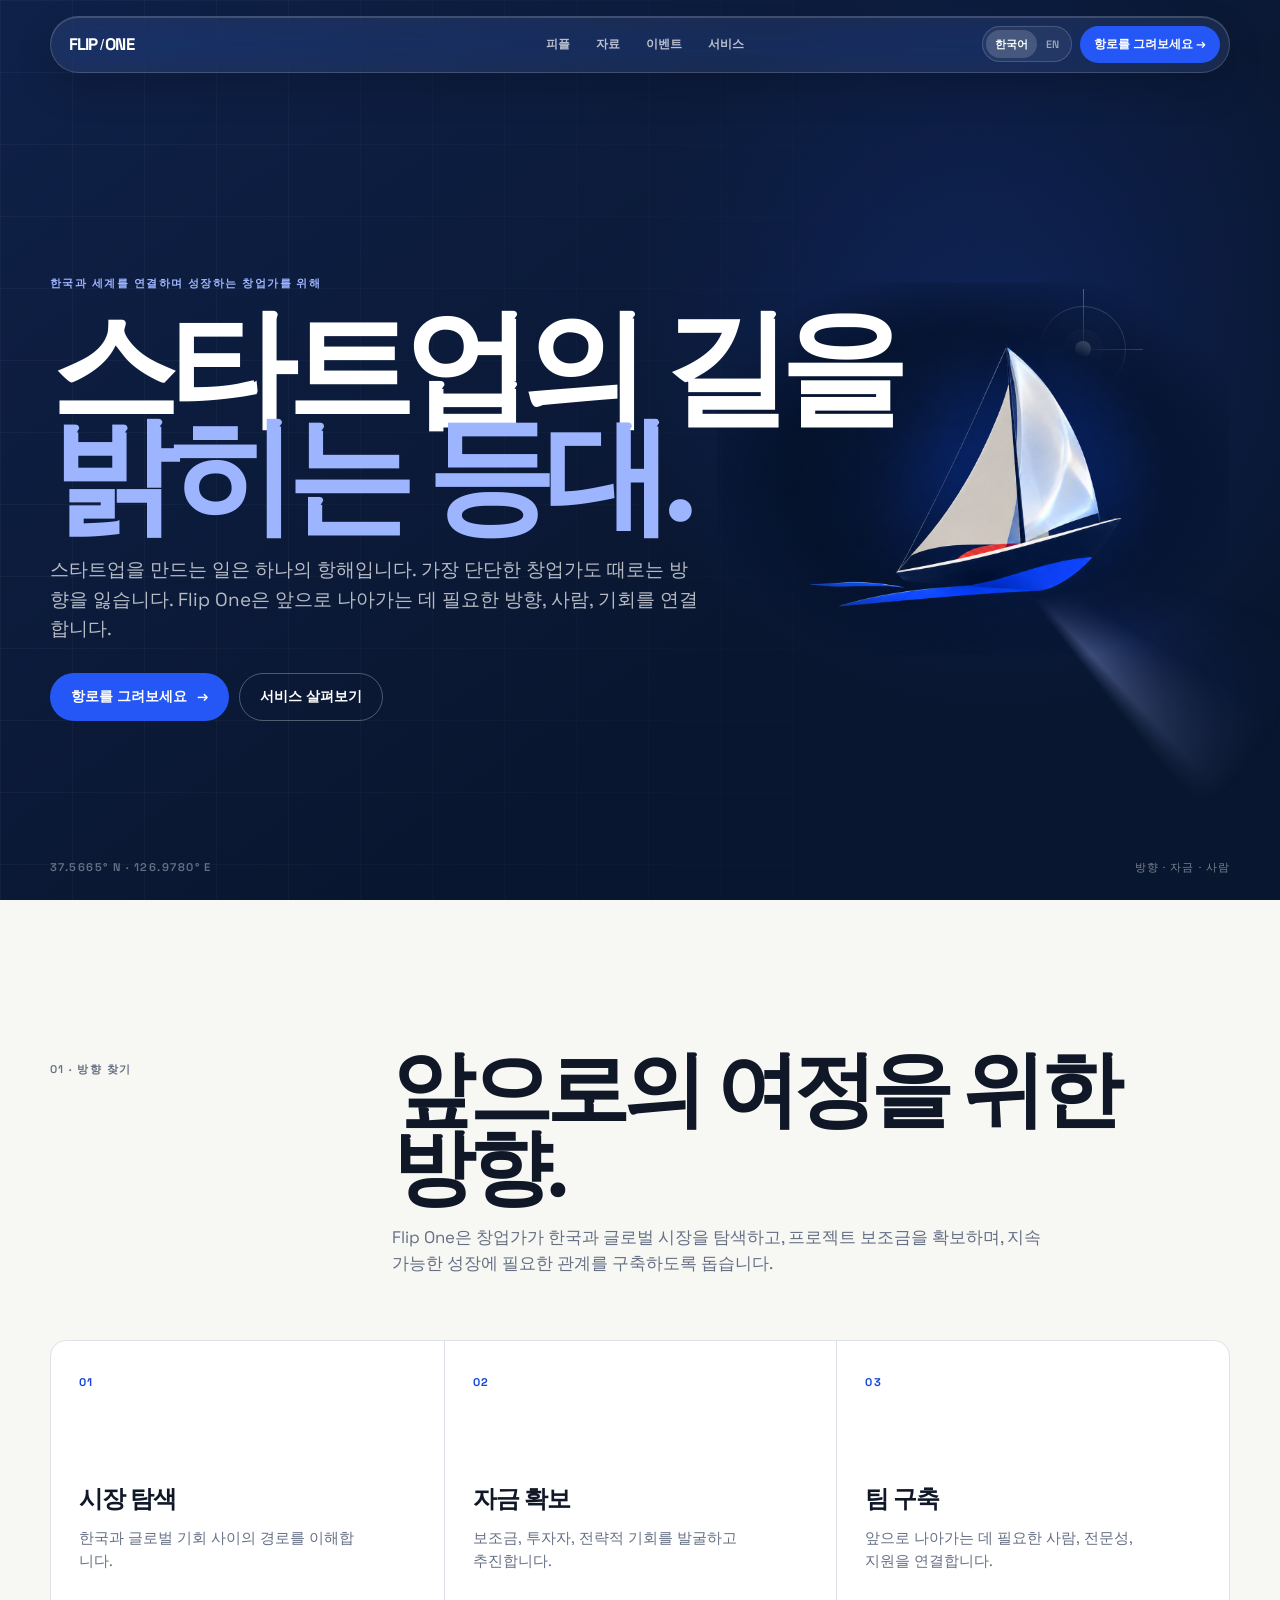
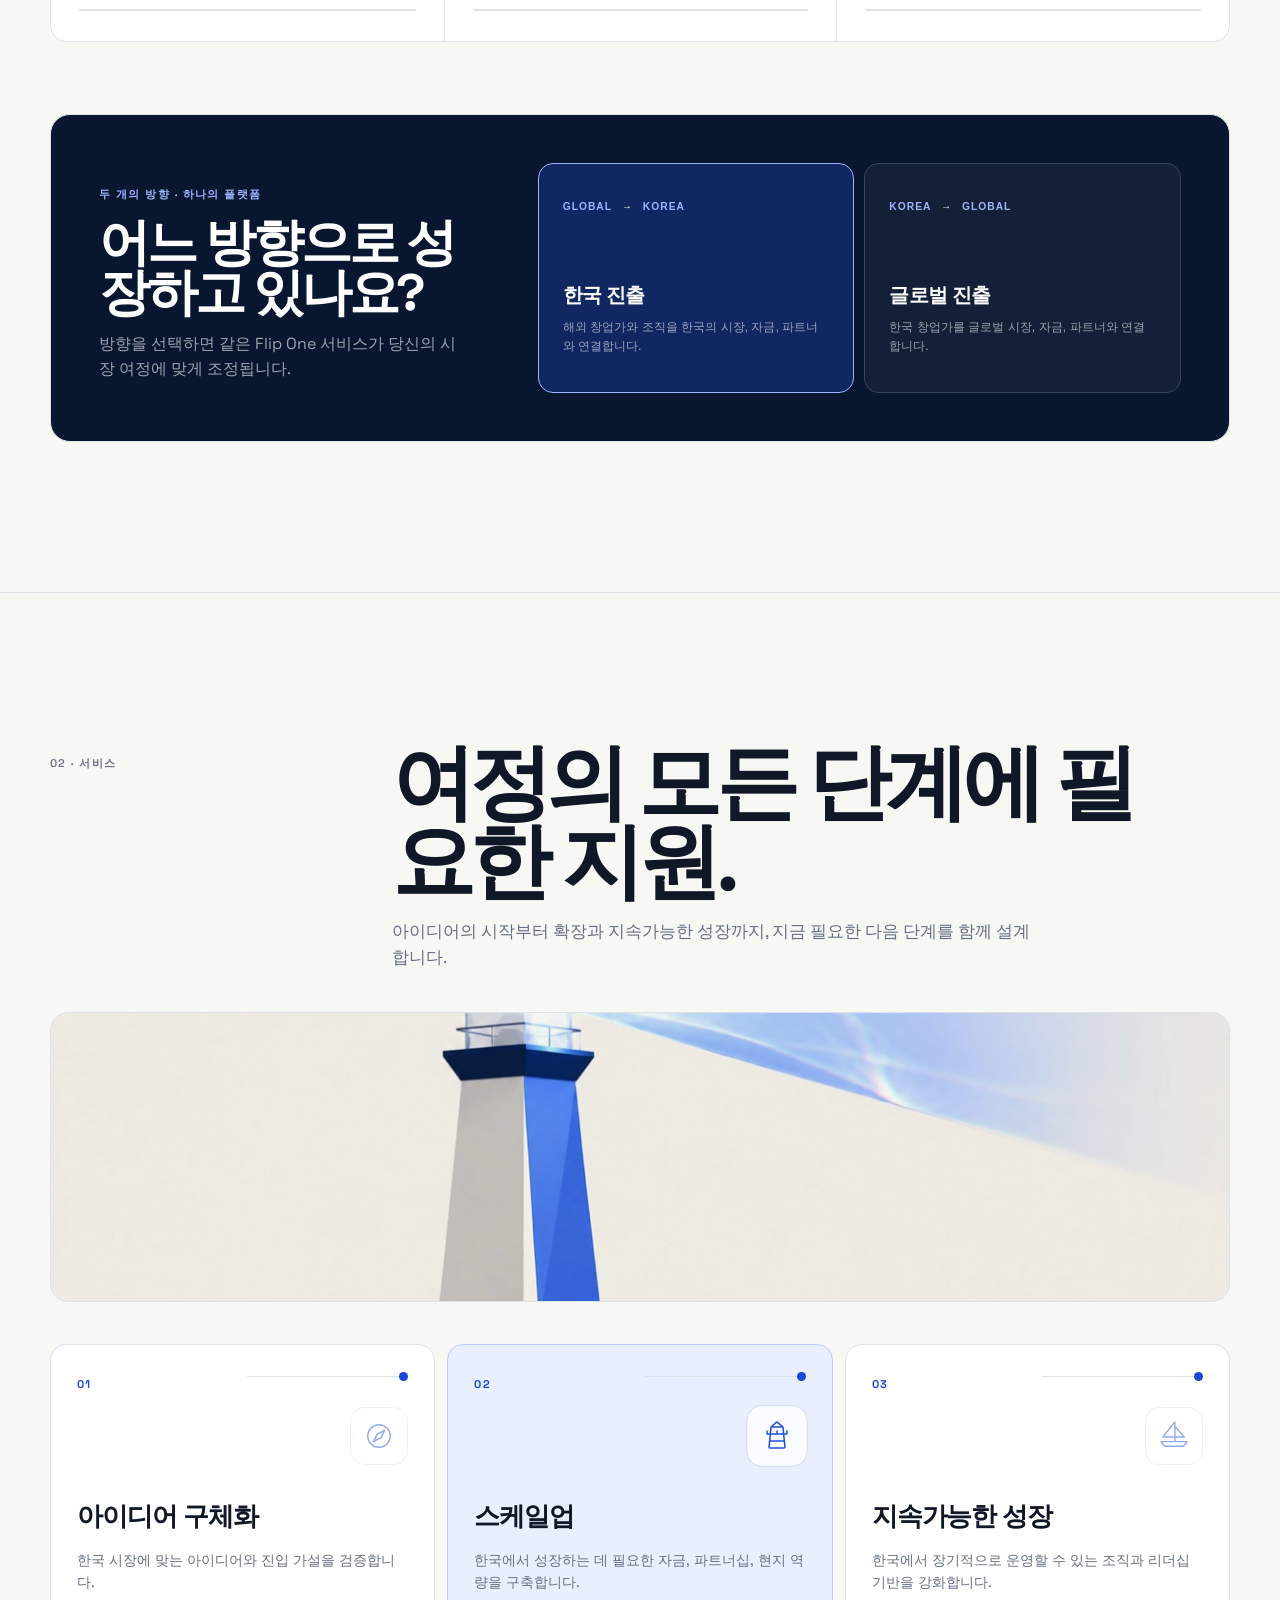
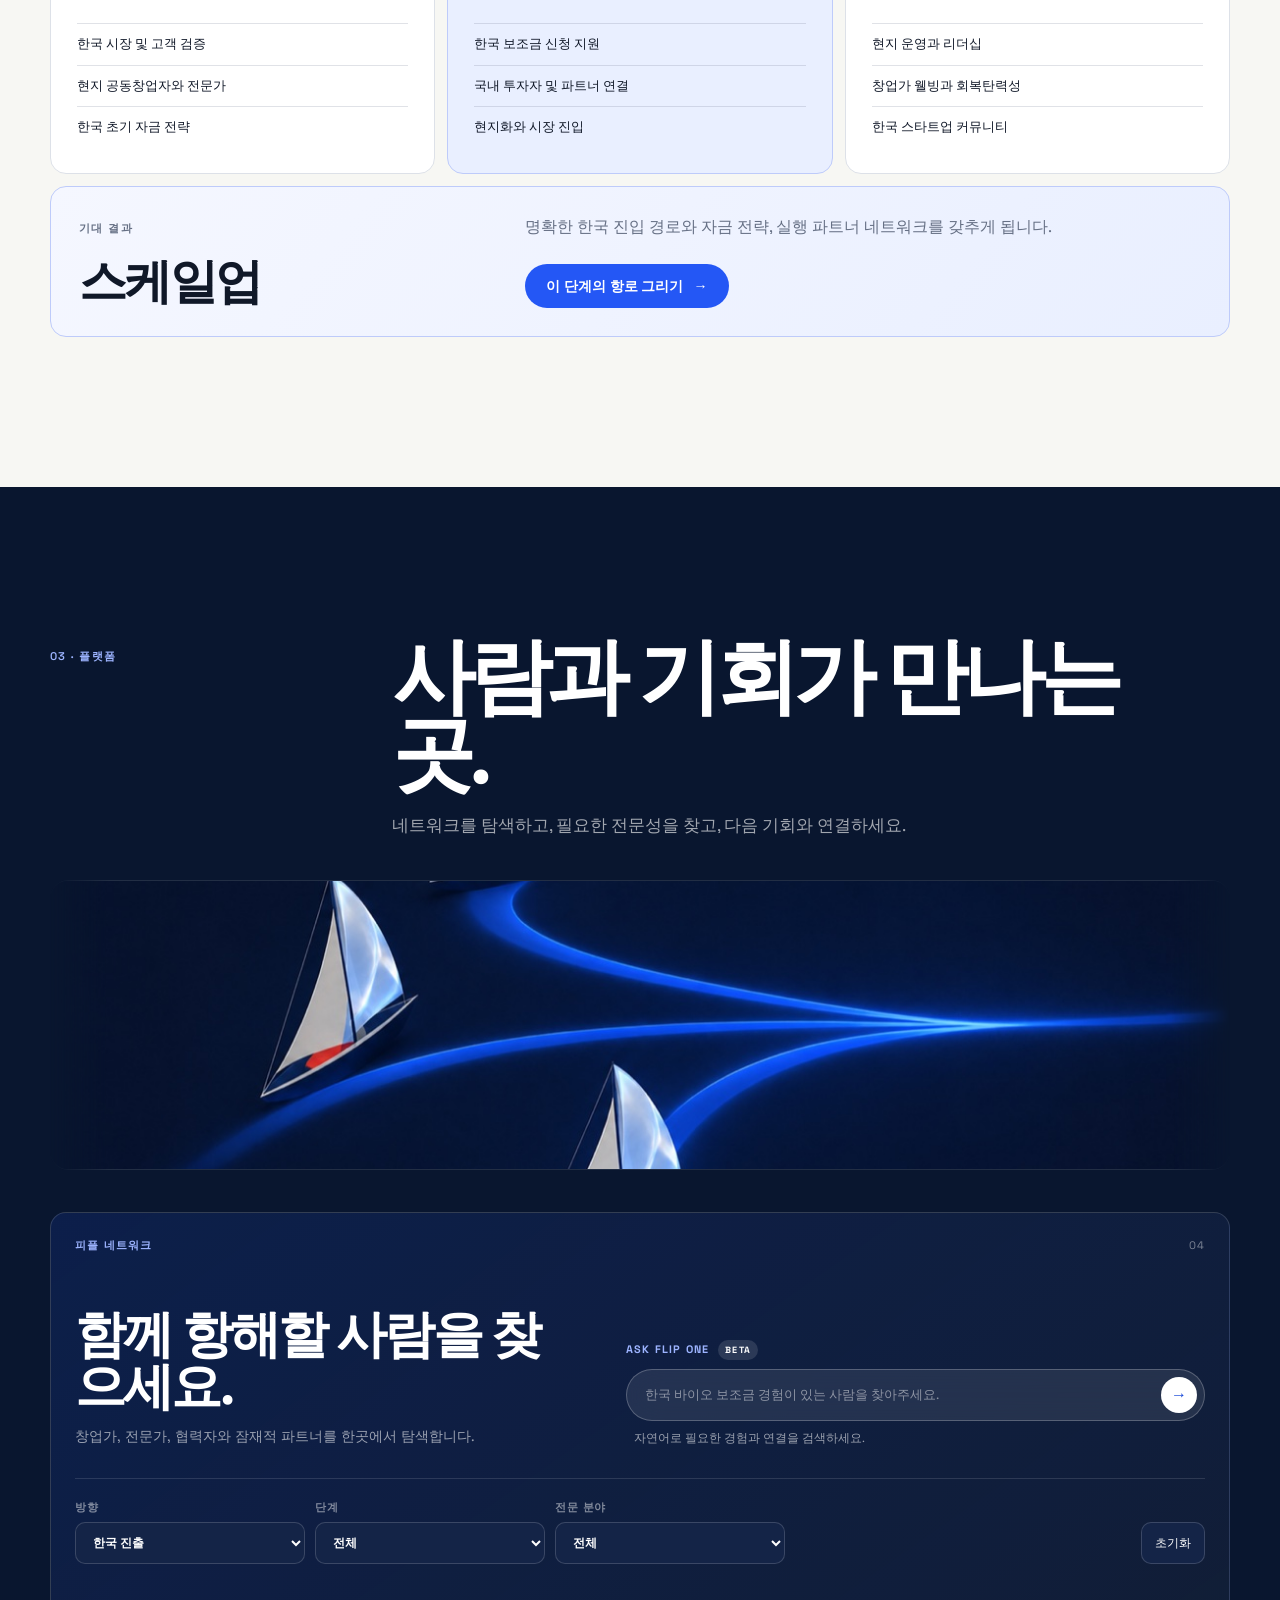
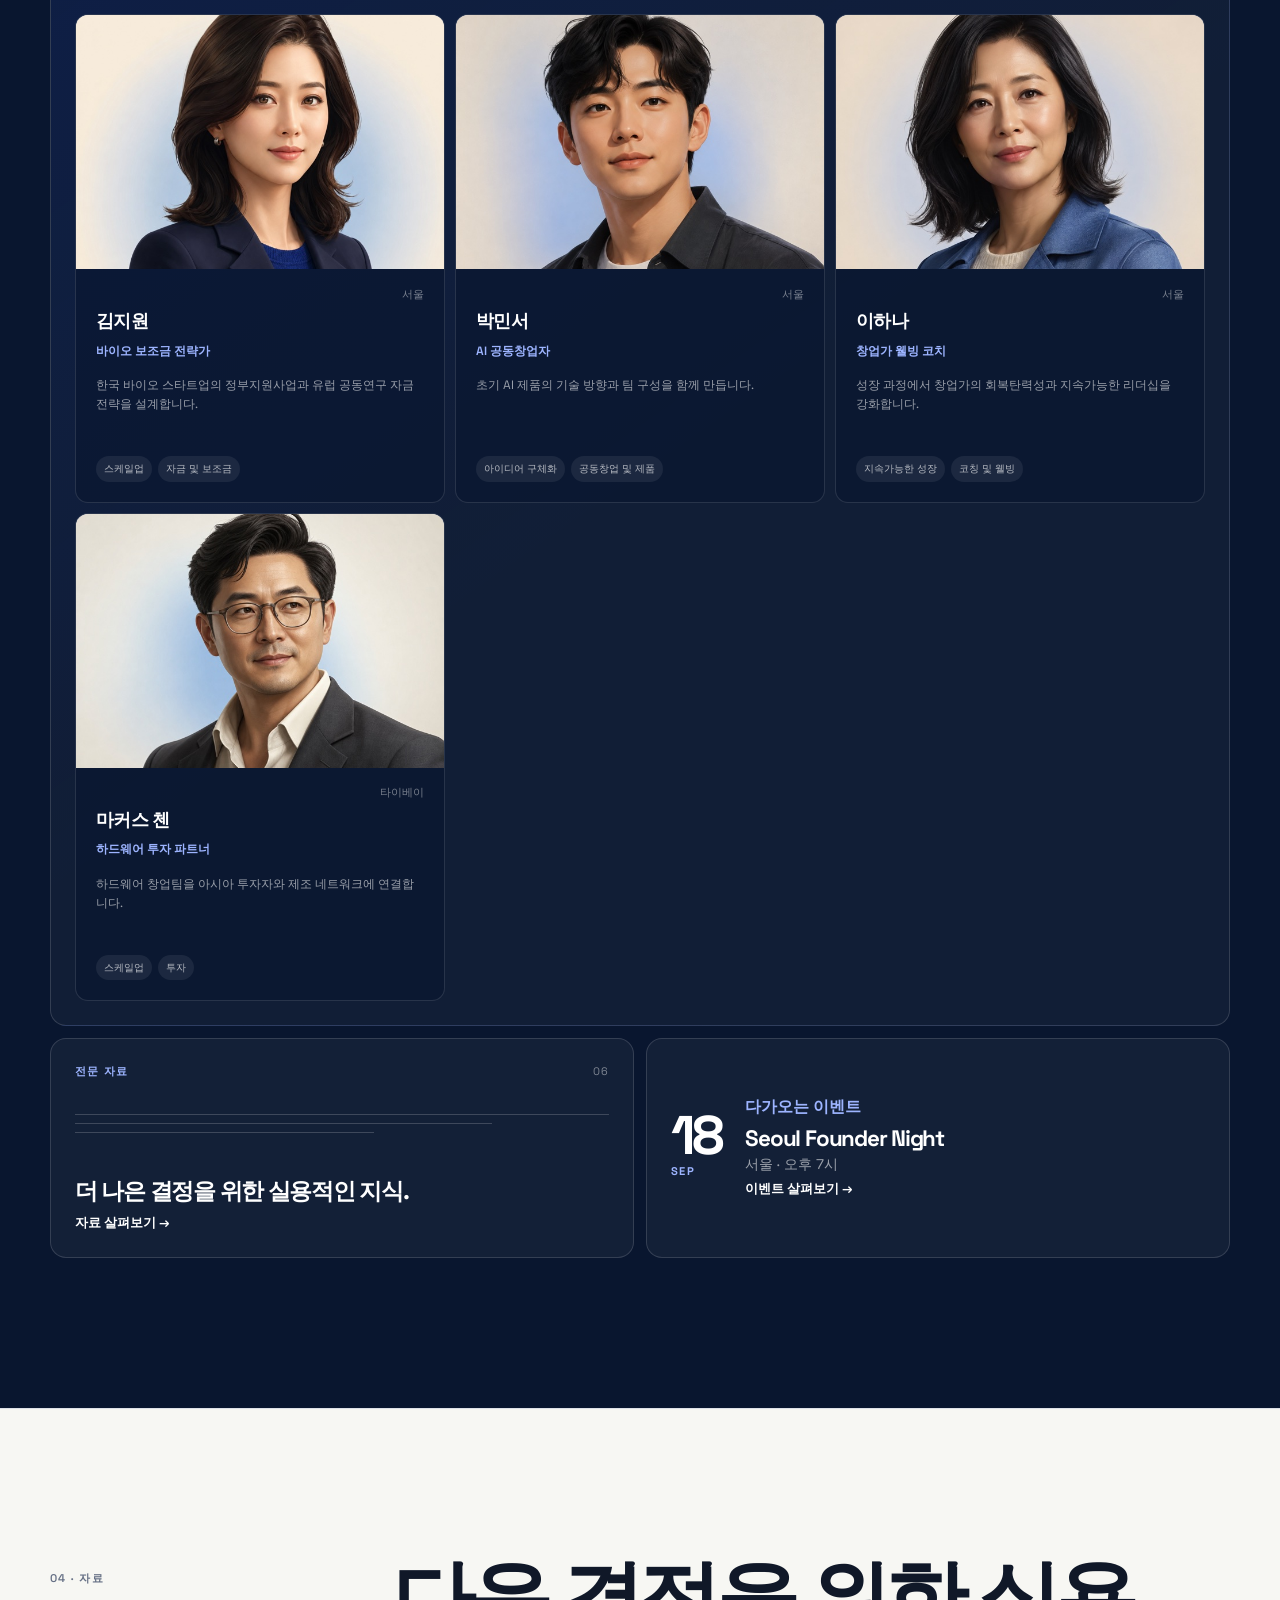
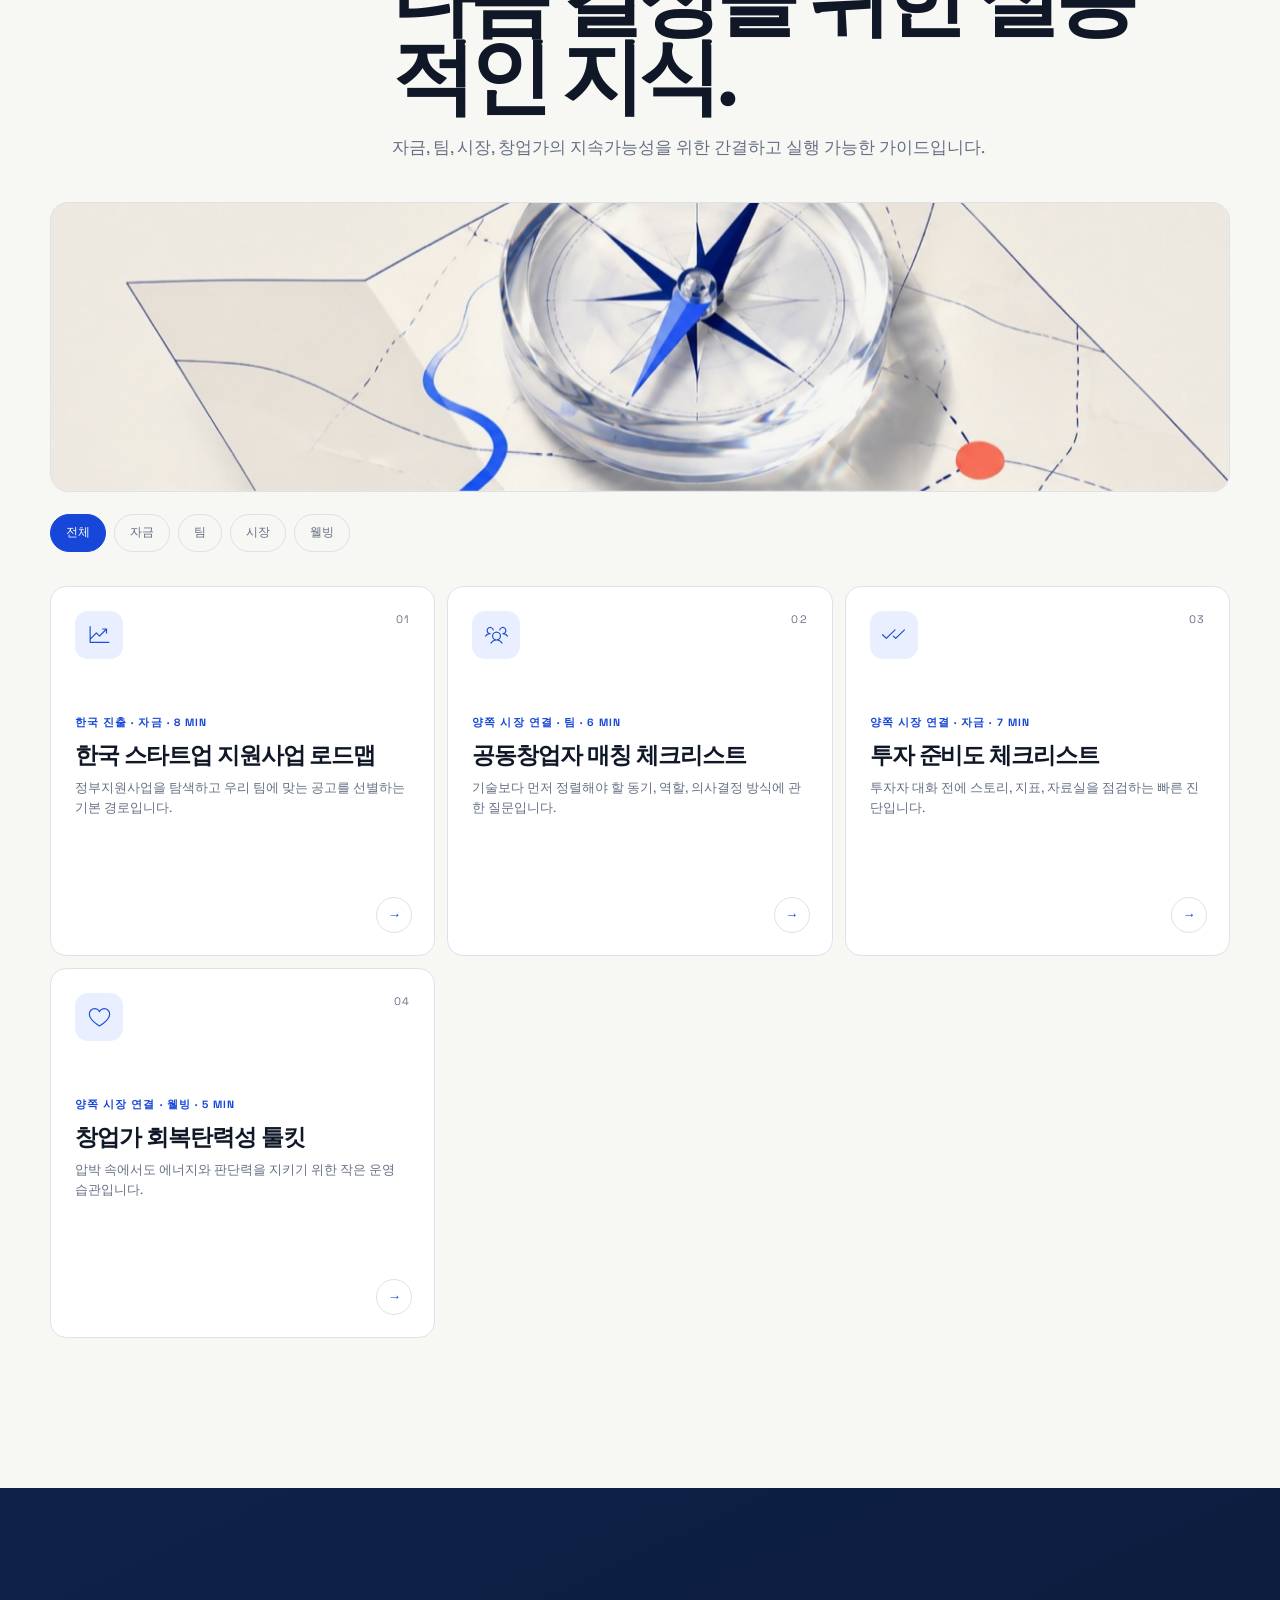
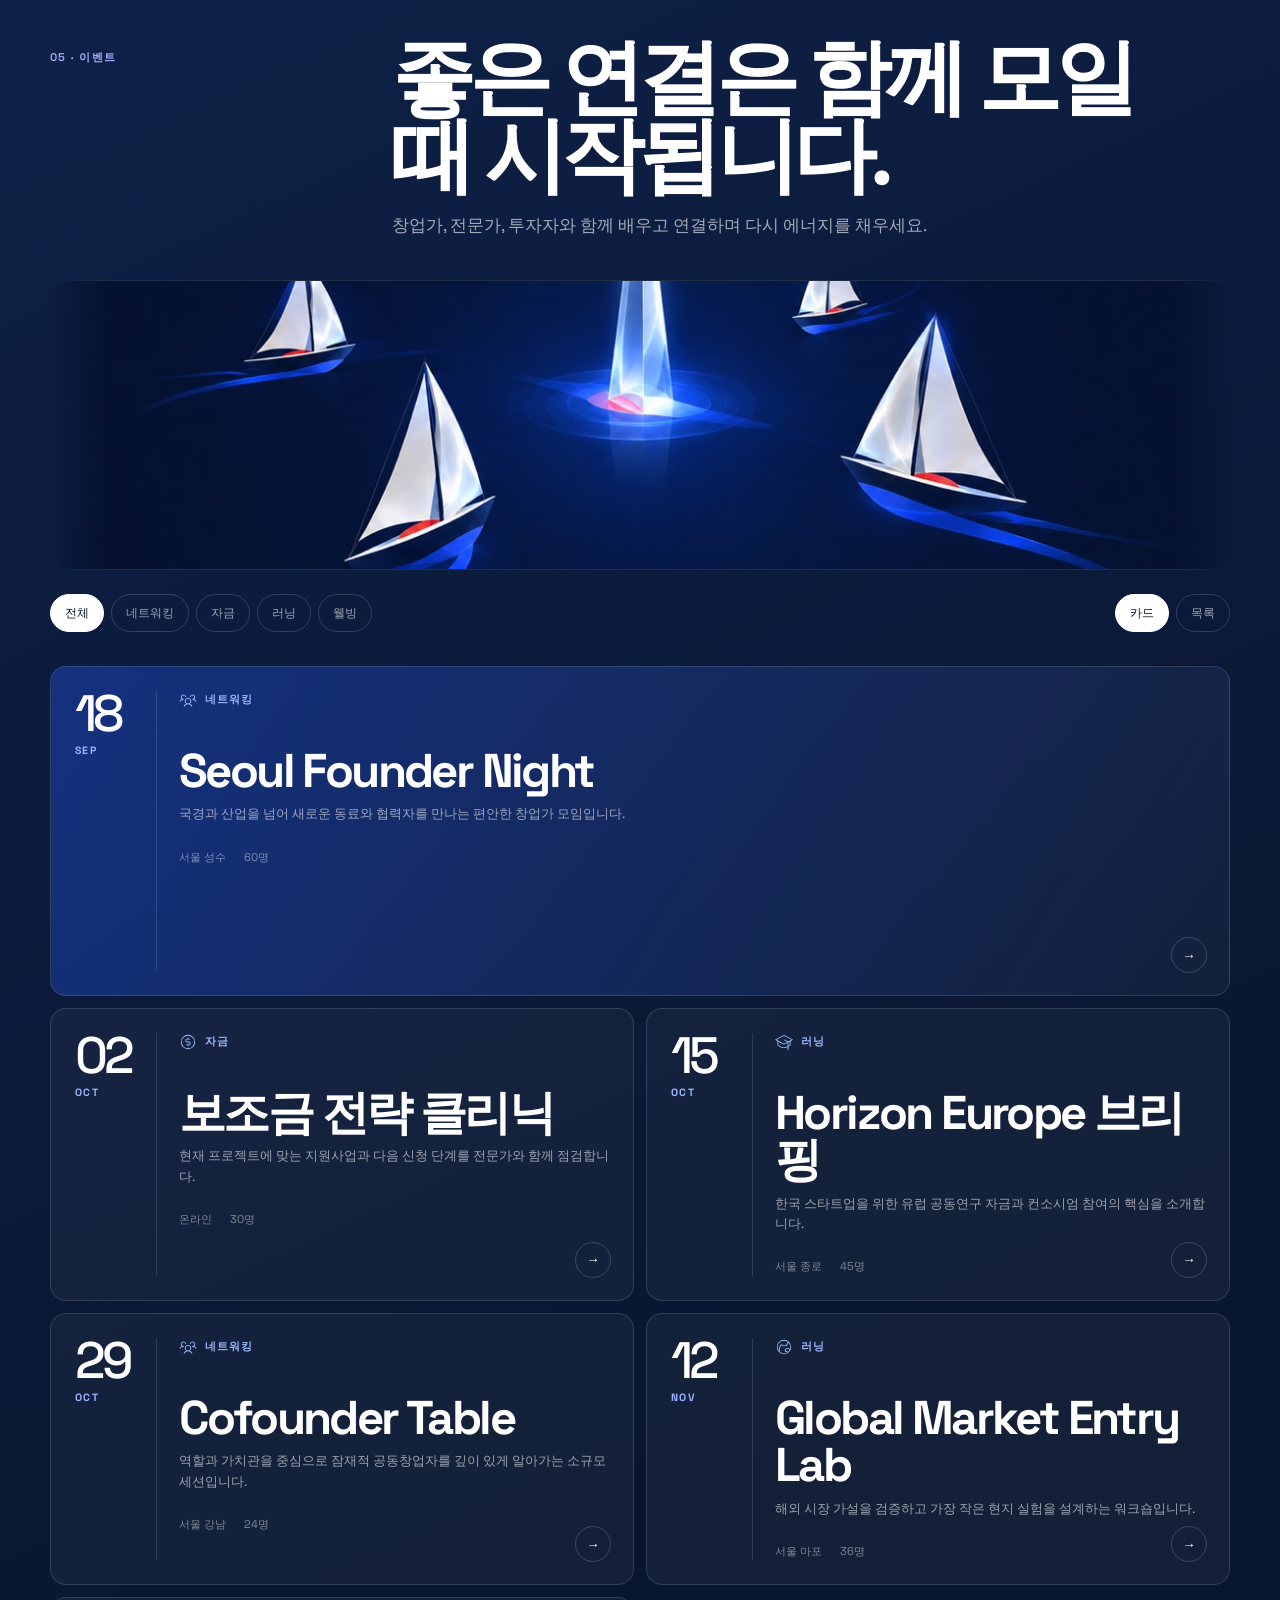
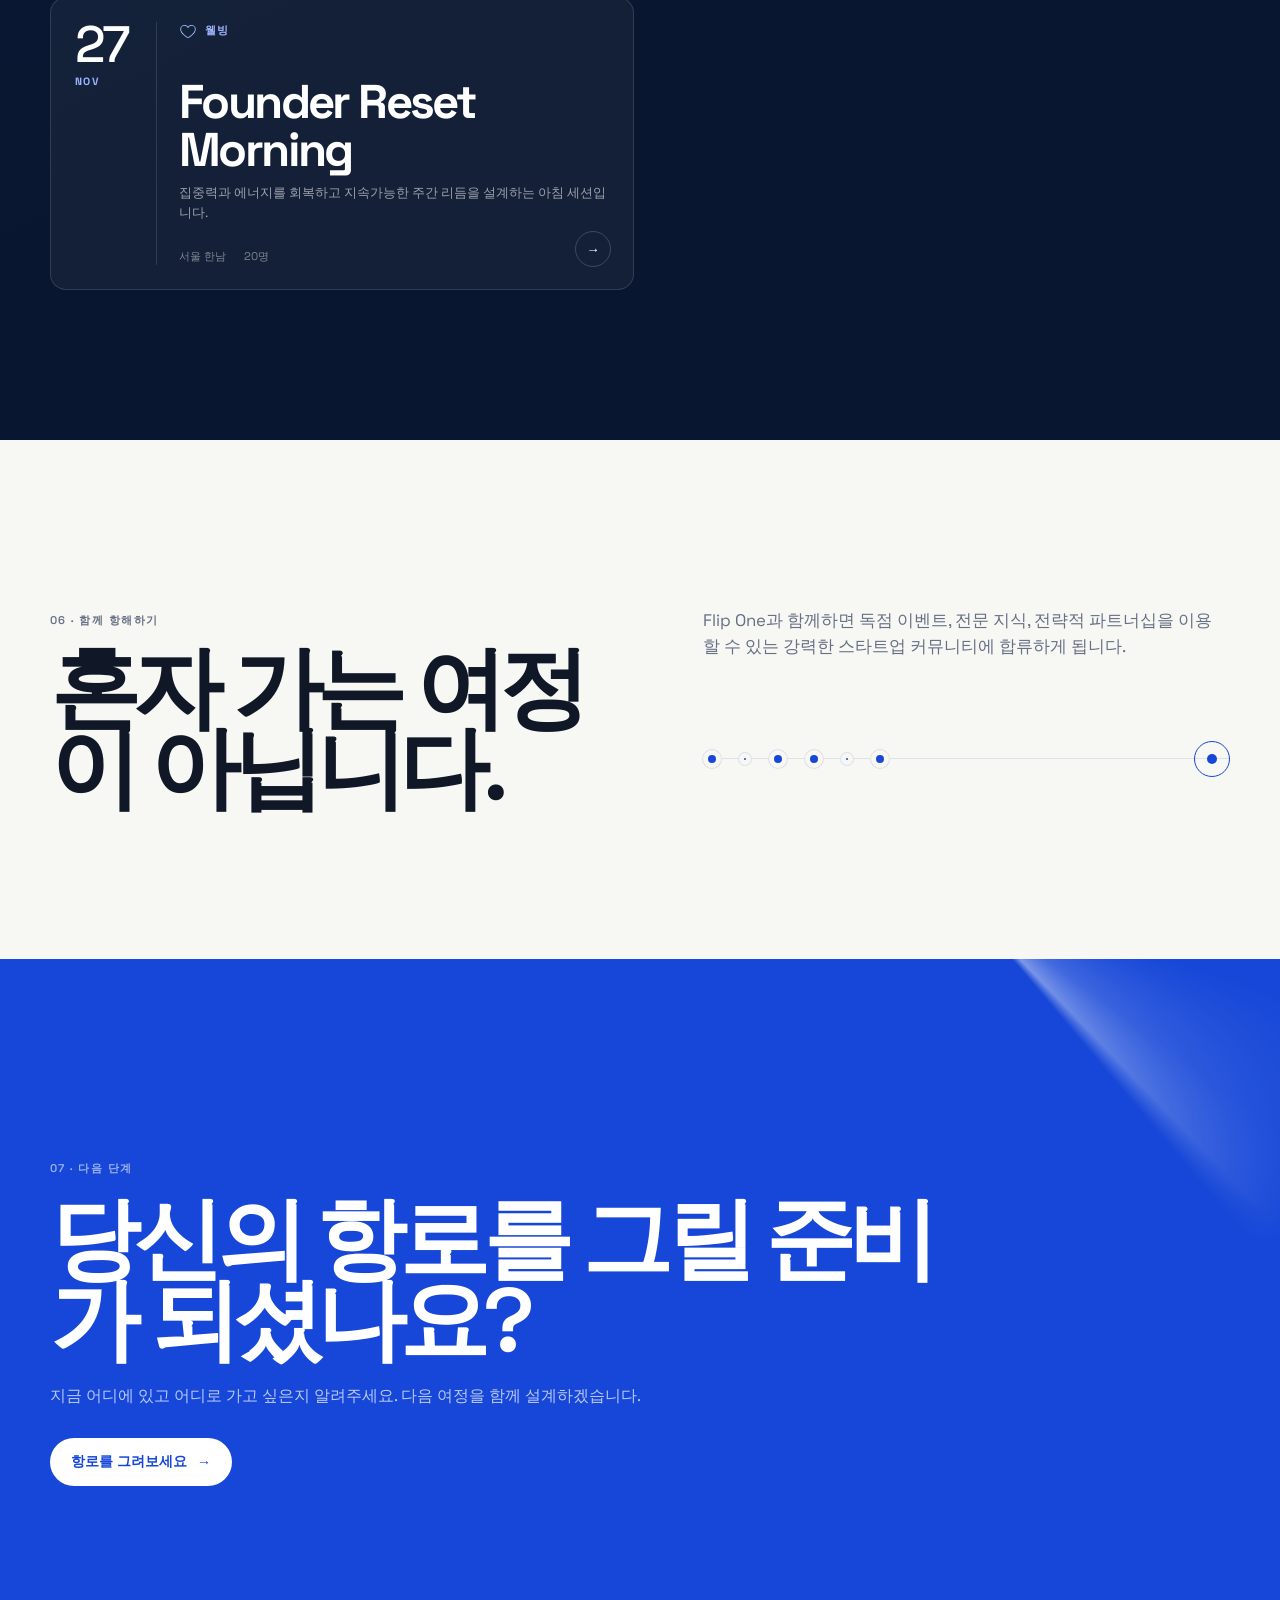
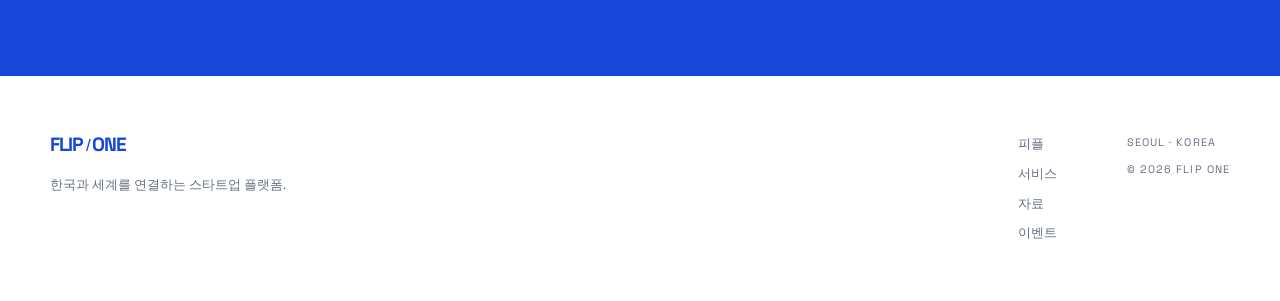
==== index.html @ 118aa5e5 "Add inbound and outbound venture pathways" ====
<!doctype html>
<html lang="ko">
<head>
  <meta charset="utf-8">
  <meta name="viewport" content="width=device-width, initial-scale=1">
  <meta name="description" content="Flip One은 창업가가 시장을 탐색하고, 자금을 확보하며, 한국과 세계를 연결할 팀을 구축하도록 돕습니다.">
  <meta name="theme-color" content="#09162f">
  <meta property="og:type" content="website">
  <meta property="og:locale" content="ko_KR">
  <meta property="og:title" content="Flip One | 스타트업의 길을 밝히는 등대">
  <meta property="og:description" content="한국과 세계 사이에서 시장, 자금, 사람을 연결하는 창업가 플랫폼.">
  <meta name="twitter:card" content="summary">
  <title>Flip One | 스타트업의 길을 밝히는 등대</title>
  <link rel="preconnect" href="https://fonts.googleapis.com">
  <link rel="preconnect" href="https://fonts.gstatic.com" crossorigin>
  <link href="https://fonts.googleapis.com/css2?family=Space+Grotesk:wght@400;500;600;700&amp;display=swap" rel="stylesheet">
  <link rel="stylesheet" href="styles.css">
  <script src="script.js" defer></script>
</head>
<body>
  <a class="skip-link" href="#main" data-i18n="skip">본문으로 건너뛰기</a>

  <header class="site-header" id="site-header">
    <a class="wordmark" href="./" aria-label="Flip One home">
      <span>FLIP</span><span class="wordmark__slash">/</span><span>ONE</span>
    </a>
    <nav class="desktop-nav" aria-label="주요 내비게이션" data-i18n-aria="navLabel">
      <a href="#people" data-i18n="navPeople">피플</a>
      <a href="#resources" data-i18n="navResources">자료</a>
      <a href="#events" data-i18n="navEvents">이벤트</a>
      <a href="#services" data-i18n="navServices">서비스</a>
    </nav>
    <div class="header-actions">
      <div class="language-switch" role="group" aria-label="언어 선택" data-i18n-aria="languageLabel">
        <button class="language-switch__button is-active" type="button" data-language="ko" aria-pressed="true">한국어</button>
        <button class="language-switch__button" type="button" data-language="en" aria-pressed="false">EN</button>
      </div>
      <a class="nav-cta" href="#course"><span data-i18n="cta">항로를 그려보세요</span> <span aria-hidden="true">→</span></a>
      <button class="menu-button" id="menu-button" type="button" aria-expanded="false" aria-controls="mobile-nav"><span data-i18n="menu">메뉴</span></button>
    </div>
  </header>

  <nav class="mobile-nav" id="mobile-nav" aria-label="모바일 내비게이션" data-i18n-aria="mobileNavLabel" hidden>
    <a href="#people" data-i18n="navPeople">피플</a>
    <a href="#resources" data-i18n="navResources">자료</a>
    <a href="#events" data-i18n="navEvents">이벤트</a>
    <a href="#services" data-i18n="navServices">서비스</a>
    <a href="#course" data-i18n="cta">항로를 그려보세요</a>
  </nav>

  <main id="main">
    <section class="hero" aria-labelledby="hero-heading">
      <div class="hero__grid" aria-hidden="true"></div>
      <div class="hero__beam" aria-hidden="true"></div>
      <div class="hero__destination" aria-hidden="true"><span></span></div>

      <figure class="hero__visual" aria-hidden="true">
        <img src="Assets/Reusable/flip-one-hero-boat-navy-v4.png" alt="">
      </figure>

      <div class="shell hero__content">
        <p class="eyebrow" data-i18n="heroEyebrow">한국과 세계를 연결하며 성장하는 창업가를 위해</p>
        <h1 id="hero-heading">
          <span data-i18n="heroTitle1">스타트업의 길을</span>
          <span class="hero__accent" data-i18n="heroTitle2">밝히는 등대.</span>
        </h1>
        <p class="hero__summary" data-i18n="heroSummary">스타트업을 만드는 일은 하나의 항해입니다. 가장 단단한 창업가도 때로는 방향을 잃습니다. Flip One은 앞으로 나아가는 데 필요한 방향, 사람, 기회를 연결합니다.</p>
        <div class="hero__actions">
          <a class="button button--primary" href="#course"><span data-i18n="cta">항로를 그려보세요</span> <span aria-hidden="true">→</span></a>
          <a class="button button--ghost" href="#services" data-i18n="exploreServices">서비스 살펴보기</a>
        </div>
      </div>

      <div class="shell hero__footer">
        <span class="coordinate">37.5665° N · 126.9780° E</span>
        <span data-i18n="heroKeywords">방향 · 자금 · 사람</span>
      </div>
    </section>

    <section class="direction" id="direction" aria-labelledby="direction-heading">
      <div class="shell">
        <div class="section-heading">
          <div>
            <p class="coordinate" data-i18n="sectionLabel">01 · 방향 찾기</p>
          </div>
          <div>
            <h2 id="direction-heading" data-i18n="directionTitle">앞으로의 여정을 위한 방향.</h2>
            <p data-i18n="directionSummary">Flip One은 창업가가 한국과 글로벌 시장을 탐색하고, 프로젝트 보조금을 확보하며, 지속가능한 성장에 필요한 관계를 구축하도록 돕습니다.</p>
          </div>
        </div>

        <div class="value-grid">
          <article class="value-card">
            <span class="value-card__index">01</span>
            <h3 data-i18n="value1Title">시장 탐색</h3>
            <p data-i18n="value1Body">한국과 글로벌 기회 사이의 경로를 이해합니다.</p>
            <span class="value-card__line" aria-hidden="true"></span>
          </article>
          <article class="value-card">
            <span class="value-card__index">02</span>
            <h3 data-i18n="value2Title">자금 확보</h3>
            <p data-i18n="value2Body">보조금, 투자자, 전략적 기회를 발굴하고 추진합니다.</p>
            <span class="value-card__line" aria-hidden="true"></span>
          </article>
          <article class="value-card">
            <span class="value-card__index">03</span>
            <h3 data-i18n="value3Title">팀 구축</h3>
            <p data-i18n="value3Body">앞으로 나아가는 데 필요한 사람, 전문성, 지원을 연결합니다.</p>
            <span class="value-card__line" aria-hidden="true"></span>
          </article>
        </div>

        <div class="pathways" aria-labelledby="pathways-heading">
          <div class="pathways__intro">
            <p class="coordinate" data-i18n="pathwaysLabel">두 개의 방향 · 하나의 플랫폼</p>
            <h3 id="pathways-heading" data-i18n="pathwaysTitle">어느 방향으로 성장하고 있나요?</h3>
            <p data-i18n="pathwaysSummary">방향을 선택하면 같은 Flip One 서비스가 당신의 시장 여정에 맞게 조정됩니다.</p>
          </div>
          <div class="pathway-switch" role="group" aria-label="성장 방향" data-i18n-aria="pathwaysAria">
            <button class="pathway-card is-active" type="button" data-direction="inbound" aria-pressed="true">
              <span class="pathway-card__route" aria-hidden="true">GLOBAL <i>→</i> KOREA</span>
              <strong data-i18n="inboundTitle">한국 진출</strong>
              <small data-i18n="inboundBody">해외 창업가와 조직을 한국의 시장, 자금, 파트너와 연결합니다.</small>
            </button>
            <button class="pathway-card" type="button" data-direction="outbound" aria-pressed="false">
              <span class="pathway-card__route" aria-hidden="true">KOREA <i>→</i> GLOBAL</span>
              <strong data-i18n="outboundTitle">글로벌 진출</strong>
              <small data-i18n="outboundBody">한국 창업가를 글로벌 시장, 자금, 파트너와 연결합니다.</small>
            </button>
          </div>
        </div>
      </div>
    </section>

    <section class="services" id="services" aria-labelledby="services-heading">
      <div class="shell">
        <div class="section-heading">
          <div><p class="coordinate" data-i18n="servicesLabel">02 · 서비스</p></div>
          <div><h2 id="services-heading" data-i18n="servicesTitle">여정의 모든 단계에 필요한 지원.</h2><p data-i18n="servicesSummary">아이디어의 시작부터 확장과 지속가능한 성장까지, 지금 필요한 다음 단계를 함께 설계합니다.</p></div>
        </div>
        <figure class="section-metaphor section-metaphor--light" aria-hidden="true"><img src="Assets/Metaphors/services-lighthouse.jpg" alt="" loading="lazy"></figure>
        <div class="stage-grid">
          <article class="stage-card" data-service-stage="ideation" role="button" tabindex="0" aria-selected="false">
            <span class="stage-card__number">01</span><span class="stage-card__route" aria-hidden="true"></span>
            <div class="stage-symbol" aria-hidden="true"><img src="Assets/Icons/compass.svg" alt=""></div>
            <h3 data-i18n="ideationTitle">아이디어 구체화</h3>
            <p data-service-body="ideation">초기 아이디어를 명확하고 신뢰할 수 있으며 자금 확보가 가능한 방향으로 발전시킵니다.</p>
            <ul><li data-service-item="ideation-0">시장 및 기회 탐색</li><li data-service-item="ideation-1">공동창업자 매칭</li><li data-service-item="ideation-2">초기 자금 전략</li></ul>
          </article>
          <article class="stage-card stage-card--active" data-service-stage="scaling" role="button" tabindex="0" aria-selected="true">
            <span class="stage-card__number">02</span><span class="stage-card__route" aria-hidden="true"></span>
            <div class="stage-symbol" aria-hidden="true"><img src="Assets/Icons/lighthouse.svg" alt=""></div>
            <h3 data-i18n="scalingTitle">스케일업</h3>
            <p data-service-body="scaling">성장에 필요한 파트너십, 자금, 글로벌 역량을 구축합니다.</p>
            <ul><li data-service-item="scaling-0">보조금 신청 지원</li><li data-service-item="scaling-1">투자자 연결</li><li data-service-item="scaling-2">글로벌 시장 진출</li></ul>
          </article>
          <article class="stage-card" data-service-stage="sustaining" role="button" tabindex="0" aria-selected="false">
            <span class="stage-card__number">03</span><span class="stage-card__route" aria-hidden="true"></span>
            <div class="stage-symbol" aria-hidden="true"><img src="Assets/Icons/sailboat.svg" alt=""></div>
            <h3 data-i18n="sustainingTitle">지속가능한 성장</h3>
            <p data-service-body="sustaining">창업가와 조직이 긴 여정을 이어갈 수 있도록 기반을 강화합니다.</p>
            <ul><li data-service-item="sustaining-0">창업가 코칭</li><li data-service-item="sustaining-1">웰빙과 회복탄력성</li><li data-service-item="sustaining-2">커뮤니티 지원</li></ul>
          </article>
        </div>
        <aside class="service-detail" id="service-detail" aria-live="polite">
          <div><span class="coordinate" data-i18n="expectedOutcome">기대 결과</span><h3 id="service-detail-title">스케일업</h3></div>
          <div><p id="service-detail-copy">명확한 자금 조달 경로와 시장 진출 계획, 실행에 필요한 파트너 네트워크를 갖추게 됩니다.</p><button class="button button--primary" type="button" data-open-course data-course-stage="scaling"><span data-i18n="stageCta">이 단계의 항로 그리기</span><span aria-hidden="true">→</span></button></div>
        </aside>
      </div>
    </section>

    <section class="platform" id="people" aria-labelledby="platform-heading">
      <div class="shell">
        <div class="section-heading section-heading--light">
          <div><p class="coordinate" data-i18n="platformLabel">03 · 플랫폼</p></div>
          <div><h2 id="platform-heading" data-i18n="platformTitle">사람과 기회가 만나는 곳.</h2><p data-i18n="platformSummary">네트워크를 탐색하고, 필요한 전문성을 찾고, 다음 기회와 연결하세요.</p></div>
        </div>
        <figure class="section-metaphor section-metaphor--dark" aria-hidden="true"><img src="Assets/Metaphors/people-converging-boats.jpg" alt="" loading="lazy"></figure>
        <div class="bento-grid">
          <article class="bento bento--directory">
            <div class="bento__top"><span class="bento__label" data-i18n="peopleLabel">피플 네트워크</span><span id="people-count">06</span></div>
            <div class="directory-intro">
              <div><h3 data-i18n="peopleTitle">함께 항해할 사람을 찾으세요.</h3><p data-i18n="peopleBody">창업가, 전문가, 협력자와 잠재적 파트너를 한곳에서 탐색합니다.</p></div>
              <form class="people-ask" id="people-ask">
                <label for="people-query"><span>ASK FLIP ONE</span><small class="beta">BETA</small></label>
                <div class="people-ask__field"><input id="people-query" type="search" data-i18n-placeholder="askExample" placeholder="한국 바이오 보조금 경험이 있는 사람을 찾아주세요."><button type="submit" aria-label="검색" data-i18n-aria="search">→</button></div>
                <p data-i18n="askBody">자연어로 필요한 경험과 연결을 검색하세요.</p>
              </form>
            </div>
            <div class="directory-filters">
              <label><span data-i18n="filterDirection">방향</span><select id="people-direction"></select></label>
              <label><span data-i18n="filterStage">단계</span><select id="people-stage"></select></label>
              <label><span data-i18n="filterExpertise">전문 분야</span><select id="people-expertise"></select></label>
              <button class="directory-reset" id="people-reset" type="button" data-i18n="filterReset">초기화</button>
            </div>
            <p class="match-note" id="match-note" aria-live="polite"></p>
            <div class="people-grid" id="people-grid"></div>
          </article>
          <article class="bento bento--resource">
            <div class="bento__top"><span class="bento__label" data-i18n="resourcesLabel">전문 자료</span><span>06</span></div>
            <div class="document-lines" aria-hidden="true"><i></i><i></i><i></i></div>
            <h3 data-i18n="resourceTitle">더 나은 결정을 위한 실용적인 지식.</h3>
            <a href="#resources" class="text-link"><span data-i18n="browseResources">자료 살펴보기</span> <span aria-hidden="true">→</span></a>
          </article>
          <article class="bento bento--event">
            <div class="event-date"><b>18</b><span>SEP</span></div>
            <div><span class="bento__label" data-i18n="eventsLabel">다가오는 이벤트</span><h3 data-i18n="eventTitle">Seoul Founder Night</h3><p data-i18n="eventMeta">서울 · 오후 7시</p><a href="#events" class="text-link"><span data-i18n="browseEvents">이벤트 살펴보기</span> <span aria-hidden="true">→</span></a></div>
          </article>
        </div>
      </div>
    </section>

    <section class="resources" id="resources" aria-labelledby="resources-heading">
      <div class="shell">
        <div class="section-heading">
          <div><p class="coordinate" data-i18n="resourcesSectionLabel">04 · 자료</p></div>
          <div><h2 id="resources-heading" data-i18n="resourcesSectionTitle">다음 결정을 위한 실용적인 지식.</h2><p data-i18n="resourcesSectionSummary">자금, 팀, 시장, 창업가의 지속가능성을 위한 간결하고 실행 가능한 가이드입니다.</p></div>
        </div>
        <figure class="section-metaphor section-metaphor--light" aria-hidden="true"><img src="Assets/Metaphors/resources-compass-map.jpg" alt="" loading="lazy"></figure>
        <div class="resource-filters" id="resource-filters" aria-label="Resource categories"></div>
        <div class="resource-grid" id="resource-grid"></div>
      </div>
    </section>

    <section class="events" id="events" aria-labelledby="events-heading">
      <div class="shell">
        <div class="section-heading section-heading--light">
          <div><p class="coordinate" data-i18n="eventsSectionLabel">05 · 이벤트</p></div>
          <div><h2 id="events-heading" data-i18n="eventsSectionTitle">좋은 연결은 함께 모일 때 시작됩니다.</h2><p data-i18n="eventsSectionSummary">창업가, 전문가, 투자자와 함께 배우고 연결하며 다시 에너지를 채우세요.</p></div>
        </div>
        <figure class="section-metaphor section-metaphor--dark" aria-hidden="true"><img src="Assets/Metaphors/events-fleet-beacon.jpg" alt="" loading="lazy"></figure>
        <div class="events-toolbar">
          <div class="event-filters" id="event-filters" aria-label="Event categories"></div>
          <div class="view-switch" aria-label="Event view"><button type="button" data-event-view="grid" class="is-active" data-i18n="gridView">카드</button><button type="button" data-event-view="list" data-i18n="listView">목록</button></div>
        </div>
        <div class="event-grid" id="event-grid"></div>
      </div>
    </section>

    <section class="community" aria-labelledby="community-heading">
      <div class="shell community__grid">
        <div>
          <p class="coordinate" data-i18n="communityLabel">06 · 함께 항해하기</p>
          <h2 id="community-heading" data-i18n="communityTitle">혼자 가는 여정이 아닙니다.</h2>
        </div>
        <div>
          <p data-i18n="communityBody">Flip One과 함께하면 독점 이벤트, 전문 지식, 전략적 파트너십을 이용할 수 있는 강력한 스타트업 커뮤니티에 합류하게 됩니다.</p>
          <div class="fleet-line" aria-hidden="true"><i></i><i></i><i></i><i></i><i></i><i></i><span></span></div>
        </div>
      </div>
    </section>

    <section class="course" id="course" aria-labelledby="course-heading">
      <div class="course__beam" aria-hidden="true"></div>
      <div class="shell course__content">
        <p class="coordinate" data-i18n="courseLabel">07 · 다음 단계</p>
        <h2 id="course-heading" data-i18n="courseTitle">당신의 항로를 그릴 준비가 되셨나요?</h2>
        <p data-i18n="courseBody">지금 어디에 있고 어디로 가고 싶은지 알려주세요. 다음 여정을 함께 설계하겠습니다.</p>
        <button class="button button--primary" type="button" data-open-course><span data-i18n="cta">항로를 그려보세요</span> <span aria-hidden="true">→</span></button>
      </div>
    </section>
  </main>

  <footer class="footer">
    <div class="shell footer__grid">
      <div><span class="wordmark"><span>FLIP</span><span class="wordmark__slash">/</span><span>ONE</span></span><p data-i18n="footerLine">한국과 세계를 연결하는 스타트업 플랫폼.</p></div>
      <div class="footer__links"><a href="#people" data-i18n="navPeople">피플</a><a href="#services" data-i18n="navServices">서비스</a><a href="#resources" data-i18n="navResources">자료</a><a href="#events" data-i18n="navEvents">이벤트</a></div>
      <div class="footer__meta"><span>SEOUL · KOREA</span><span>© 2026 FLIP ONE</span></div>
    </div>
  </footer>

  <dialog class="resource-dialog" id="resource-dialog" aria-labelledby="resource-dialog-title">
    <article>
      <div class="resource-dialog__head"><div><span class="resource-category" id="resource-dialog-category"></span><h2 id="resource-dialog-title"></h2></div><button class="dialog-close" type="button" data-close-resource aria-label="닫기" data-i18n-aria="close">×</button></div>
      <p class="resource-attribution" id="resource-dialog-attribution" hidden>Powered by InsightMatches</p>
      <p class="resource-dialog__summary" id="resource-dialog-summary"></p>
      <div class="resource-dialog__body" id="resource-dialog-body"></div>
      <button class="button button--primary" type="button" data-close-resource data-i18n="resourceDone">자료로 돌아가기</button>
    </article>
  </dialog>

  <dialog class="event-dialog" id="event-dialog" aria-labelledby="event-dialog-title">
    <article>
      <div class="event-dialog__head"><div><span class="event-dialog__category" id="event-dialog-category"></span><h2 id="event-dialog-title"></h2></div><button class="dialog-close" type="button" data-close-event aria-label="닫기" data-i18n-aria="close">×</button></div>
      <div class="event-dialog__meta" id="event-dialog-meta"></div>
      <p class="event-dialog__summary" id="event-dialog-summary"></p>
      <div class="event-dialog__body"><div><span class="coordinate" data-i18n="eventAgenda">프로그램</span><ol id="event-dialog-agenda"></ol></div><div><span class="coordinate" data-i18n="eventFor">추천 대상</span><p id="event-dialog-audience"></p><span class="coordinate" data-i18n="eventHost">호스트</span><p id="event-dialog-host"></p></div></div>
      <div class="event-dialog__actions"><button class="button button--primary" type="button" id="event-calendar" data-i18n="addCalendar">캘린더에 추가</button><button class="button event-register" type="button" data-i18n="registerInterest">참가 관심 등록</button></div>
      <p class="event-dialog__note" hidden></p>
    </article>
  </dialog>

  <dialog class="course-dialog" id="course-dialog" aria-labelledby="dialog-title">
    <form class="course-form" id="course-form" method="dialog">
      <div class="course-form__head"><div><p class="coordinate" data-i18n="dialogLabel">항로 설계</p><h2 id="dialog-title" data-i18n="dialogTitle">어디로 향하고 있나요?</h2></div><button class="dialog-close" type="button" data-close-course aria-label="닫기" data-i18n-aria="close">×</button></div>
      <label><span data-i18n="nameLabel">이름</span><input name="name" autocomplete="name" required></label>
      <label><span data-i18n="emailLabel">이메일</span><input name="email" type="email" autocomplete="email" required></label>
      <label><span data-i18n="directionLabel">성장 방향</span><select name="direction"><option value="inbound" data-i18n="inboundTitle">한국 진출</option><option value="outbound" data-i18n="outboundTitle">글로벌 진출</option><option value="both" data-i18n="bothDirection">양쪽 시장 연결</option></select></label>
      <label><span data-i18n="stageLabel">현재 단계</span><select name="stage"><option data-i18n="stageIdea">아이디어 구체화</option><option data-i18n="stageScale">스케일업</option><option data-i18n="stageSustain">지속가능한 성장</option></select></label>
      <label><span data-i18n="helpLabel">지금 가장 필요한 것은 무엇인가요?</span><textarea name="message" rows="4" required></textarea></label>
      <button class="button button--primary" type="submit" data-i18n="send">문의 보내기</button>
      <p class="form-note" data-i18n="formNote">현재 프레젠테이션용 문의 양식입니다.</p>
      <p class="form-success" id="form-success" hidden data-i18n="formSuccess">감사합니다. 다음 항로를 함께 살펴보겠습니다.</p>
    </form>
  </dialog>
</body>
</html>
---- styles.css ----
:root {
  --blue: #1647d8;
  --blue-bright: #2457f5;
  --blue-soft: #e9efff;
  --navy: #09162f;
  --navy-2: #0f2149;
  --ink: #101828;
  --muted: #667085;
  --line: #dde1e8;
  --paper: #f7f7f3;
  --white: #ffffff;
  --ease: cubic-bezier(.2,.7,.2,1);
  --max: 1180px;
}

* { box-sizing: border-box; }

html { scroll-behavior: smooth; }

section[id] { scroll-margin-top: 92px; }

body {
  margin: 0;
  background: var(--paper);
  color: var(--ink);
  font-family: "Space Grotesk", Inter, Arial, sans-serif;
  font-size: 16px;
  line-height: 1.55;
  -webkit-font-smoothing: antialiased;
}

a { color: inherit; }

.skip-link {
  position: fixed;
  z-index: 100;
  top: 10px;
  left: 10px;
  padding: 10px 14px;
  border-radius: 999px;
  background: var(--white);
  color: var(--navy);
  transform: translateY(-160%);
}

.skip-link:focus { transform: translateY(0); }

.shell {
  width: min(calc(100% - 40px), var(--max));
  margin: 0 auto;
}

.site-header {
  position: fixed;
  z-index: 20;
  top: 16px;
  left: 50%;
  display: grid;
  grid-template-columns: 1fr auto 1fr;
  align-items: center;
  width: min(calc(100% - 32px), var(--max));
  padding: 9px 9px 9px 18px;
  border: 1px solid rgba(255,255,255,0.16);
  border-radius: 999px;
  background: rgba(255,255,255,0.075);
  color: var(--white);
  box-shadow: inset 0 1px 0 rgba(255,255,255,0.16), 0 16px 38px rgba(0,0,0,0.16);
  backdrop-filter: blur(16px) saturate(150%);
  -webkit-backdrop-filter: blur(16px) saturate(150%);
  transform: translateX(-50%);
  transition: color 260ms var(--ease), background 260ms var(--ease), border-color 260ms var(--ease);
}

.site-header.is-light {
  border-color: rgba(255,255,255,0.75);
  background: rgba(255,255,255,0.78);
  color: var(--ink);
  box-shadow: inset 0 1px 0 rgba(255,255,255,0.92), 0 14px 38px rgba(9,22,47,0.08);
}

.wordmark {
  display: inline-flex;
  align-items: baseline;
  justify-self: start;
  font-size: 1.05rem;
  font-weight: 700;
  letter-spacing: -0.055em;
  line-height: 1;
  text-decoration: none;
  white-space: nowrap;
}

.wordmark__slash {
  margin: 0 0.14em 0 0.18em;
  font-family: Arial, sans-serif;
  font-size: 0.9em;
  font-weight: 400;
  transform: translateY(-0.025em);
}

.desktop-nav { display: flex; align-items: center; gap: 2px; }

.desktop-nav a {
  padding: 8px 12px;
  border-radius: 999px;
  font-size: 0.76rem;
  font-weight: 600;
  opacity: 0.7;
  text-decoration: none;
}

.desktop-nav a:hover,
.desktop-nav a:focus-visible {
  background: rgba(36,87,245,0.16);
  opacity: 1;
  outline: none;
}

.header-actions {
  justify-self: end;
  display: flex;
  align-items: center;
  gap: 8px;
}

.menu-button {
  display: none;
  min-height: 34px;
  padding: 0 12px;
  border: 1px solid rgba(255,255,255,0.18);
  border-radius: 999px;
  background: transparent;
  color: inherit;
  font: inherit;
  font-size: 0.7rem;
  font-weight: 600;
  cursor: pointer;
}

.is-light .menu-button { border-color: var(--line); }

.mobile-nav {
  position: fixed;
  z-index: 19;
  top: 74px;
  right: 16px;
  left: 16px;
  padding: 14px;
  border: 1px solid rgba(255,255,255,0.78);
  border-radius: 18px;
  background: rgba(255,255,255,0.88);
  box-shadow: 0 24px 60px rgba(9,22,47,0.18);
  backdrop-filter: blur(20px) saturate(150%);
  -webkit-backdrop-filter: blur(20px) saturate(150%);
}

.mobile-nav:not([hidden]) { display: grid; }

.mobile-nav a {
  padding: 13px 12px;
  border-bottom: 1px solid var(--line);
  font-size: 0.92rem;
  font-weight: 600;
  text-decoration: none;
}

.mobile-nav a:last-child { border: 0; color: var(--blue); }

.language-switch {
  display: flex;
  align-items: center;
  padding: 3px;
  border: 1px solid rgba(255,255,255,0.16);
  border-radius: 999px;
  background: rgba(255,255,255,0.06);
}

.is-light .language-switch {
  border-color: var(--line);
  background: rgba(9,22,47,0.04);
}

.language-switch__button {
  min-height: 28px;
  padding: 0 9px;
  border: 0;
  border-radius: 999px;
  background: transparent;
  color: inherit;
  font: inherit;
  font-size: 0.67rem;
  font-weight: 600;
  cursor: pointer;
  opacity: 0.55;
}

.language-switch__button.is-active {
  background: rgba(255,255,255,0.16);
  opacity: 1;
}

.is-light .language-switch__button.is-active { background: var(--white); }

.language-switch__button:focus-visible {
  outline: 2px solid var(--blue-bright);
  outline-offset: 1px;
}

.nav-cta {
  padding: 9px 14px;
  border-radius: 999px;
  background: var(--blue-bright);
  color: var(--white);
  font-size: 0.76rem;
  font-weight: 600;
  text-decoration: none;
}

.hero {
  position: relative;
  min-height: 100svh;
  display: flex;
  flex-direction: column;
  justify-content: center;
  overflow: hidden;
  background:
    radial-gradient(circle at 78% 38%, rgba(36,87,245,0.18), transparent 24rem),
    linear-gradient(145deg, var(--navy-2), var(--navy) 66%);
  color: var(--white);
}

.hero__grid {
  position: absolute;
  inset: 0;
  background-image:
    linear-gradient(rgba(255,255,255,0.035) 1px, transparent 1px),
    linear-gradient(90deg, rgba(255,255,255,0.035) 1px, transparent 1px);
  background-size: 72px 72px;
  mask-image: linear-gradient(to right, #000, transparent 86%);
  -webkit-mask-image: linear-gradient(to right, #000, transparent 86%);
}

.hero__beam {
  position: absolute;
  top: 16%;
  right: -8%;
  width: 62%;
  aspect-ratio: 1;
  background: conic-gradient(from 142deg at 50% 50%, transparent 0deg, transparent 321deg, rgba(36,87,245,0.18) 339deg, rgba(157,180,255,0.62) 355deg, transparent 360deg);
  mask-image: radial-gradient(circle, #000 0%, transparent 62%);
  -webkit-mask-image: radial-gradient(circle, #000 0%, transparent 62%);
  pointer-events: none;
}

.hero__destination {
  position: absolute;
  top: 34%;
  right: 12%;
  width: 86px;
  height: 86px;
  border: 1px solid rgba(255,255,255,0.25);
  border-radius: 50%;
}

.hero__destination::before,
.hero__destination::after {
  position: absolute;
  background: rgba(255,255,255,0.35);
  content: "";
}

.hero__destination::before { top: 50%; left: -18px; width: 120px; height: 1px; }
.hero__destination::after { top: -18px; left: 50%; width: 1px; height: 120px; }

.hero__destination span {
  position: absolute;
  inset: 34px;
  border-radius: 50%;
  background: var(--white);
  box-shadow: 0 0 0 12px rgba(255,255,255,0.06), 0 0 48px rgba(157,180,255,0.85);
}

.hero__visual {
  position: absolute;
  z-index: 1;
  top: 50%;
  right: clamp(20px, 4vw, 72px);
  width: min(40vw, 610px);
  margin: 0;
  overflow: hidden;
  background: transparent;
  mask-image: radial-gradient(ellipse at center, #000 52%, transparent 78%);
  -webkit-mask-image: radial-gradient(ellipse at center, #000 52%, transparent 78%);
  transform: translateY(-45%);
  animation: hero-boat-float 6s ease-in-out infinite;
}

.hero__visual img {
  display: block;
  width: 100%;
  height: auto;
  filter: saturate(1.05);
}

@keyframes hero-boat-float {
  0%, 100% { transform: translateY(-45%) rotate(-0.4deg); }
  50% { transform: translateY(calc(-45% - 10px)) rotate(0.6deg); }
}

.hero__content {
  position: relative;
  z-index: 2;
  padding-top: 96px;
}

.eyebrow,
.coordinate {
  font-size: 0.7rem;
  font-weight: 600;
  letter-spacing: 0.13em;
  text-transform: uppercase;
}

.eyebrow {
  margin: 0 0 22px;
  color: #9db4ff;
}

.hero h1 {
  max-width: min(900px, 68vw);
  margin: 0 0 26px;
  font-size: clamp(4.2rem, 10vw, 9.4rem);
  font-weight: 600;
  letter-spacing: -0.08em;
  line-height: 0.84;
}

.hero h1 span {
  display: block;
  opacity: 0;
  transform: translateY(40px);
  animation: title-in 800ms var(--ease) forwards;
}

.hero h1 span:nth-child(2) { animation-delay: 110ms; }
.hero h1 .hero__accent { color: #9db4ff; }

@keyframes title-in {
  to { opacity: 1; transform: translateY(0); }
}

.hero__summary {
  max-width: min(650px, 58vw);
  margin: 0 0 30px;
  color: rgba(255,255,255,0.7);
  font-size: clamp(1rem, 1.8vw, 1.18rem);
}

.hero__actions { display: flex; flex-wrap: wrap; gap: 10px; }

.button {
  display: inline-flex;
  align-items: center;
  justify-content: center;
  gap: 10px;
  min-height: 48px;
  padding: 0 20px;
  border: 1px solid transparent;
  border-radius: 999px;
  font-size: 0.88rem;
  font-weight: 600;
  text-decoration: none;
  transition: transform 160ms var(--ease), background 160ms var(--ease), border-color 160ms var(--ease);
}

.button:hover { transform: translateY(-2px); }
.button:focus-visible { outline: 2px solid var(--white); outline-offset: 3px; }
.button--primary { background: var(--blue-bright); color: var(--white); }
.button--primary:hover { background: #3969f7; }
.button--ghost { border-color: rgba(255,255,255,0.28); color: var(--white); }
.button--ghost:hover { border-color: rgba(255,255,255,0.65); background: rgba(255,255,255,0.06); }

.hero__footer {
  position: absolute;
  z-index: 2;
  right: 0;
  bottom: 24px;
  left: 0;
  display: flex;
  justify-content: space-between;
  color: rgba(255,255,255,0.46);
  font-size: 0.68rem;
  letter-spacing: 0.1em;
  text-transform: uppercase;
}

.coordinate { color: var(--muted); }

.direction { padding: clamp(90px, 12vw, 150px) 0; }

.section-heading {
  display: grid;
  grid-template-columns: 0.36fr 1fr;
  gap: 40px;
  align-items: start;
  margin-bottom: 64px;
}

.section-heading h2 {
  max-width: 760px;
  margin: 0 0 18px;
  font-size: clamp(2.8rem, 6.5vw, 6rem);
  font-weight: 600;
  letter-spacing: -0.07em;
  line-height: 0.94;
}

.section-heading > div > p:not(.coordinate) {
  max-width: 650px;
  margin: 0;
  color: var(--muted);
  font-size: 1.05rem;
}

.section-metaphor {
  position: relative;
  height: clamp(190px, 24vw, 290px);
  margin: -22px 0 42px;
  overflow: hidden;
  border-radius: 18px;
}

.section-metaphor img {
  display: block;
  width: 100%;
  height: 100%;
  object-fit: cover;
  transition: transform 900ms var(--ease);
}

.section-metaphor:hover img { transform: scale(1.015); }
.section-metaphor--light { border: 1px solid var(--line); background: var(--paper); }
.section-metaphor--light img { mix-blend-mode: multiply; }
.section-metaphor--dark {
  border: 1px solid rgba(255,255,255,0.1);
  background: var(--navy);
  mask-image: linear-gradient(90deg, transparent, #000 5%, #000 95%, transparent);
  -webkit-mask-image: linear-gradient(90deg, transparent, #000 5%, #000 95%, transparent);
}

.value-grid {
  display: grid;
  grid-template-columns: repeat(3, 1fr);
  border: 1px solid var(--line);
  border-radius: 16px;
  overflow: hidden;
  background: var(--white);
}

.value-card {
  position: relative;
  min-height: 300px;
  padding: 28px;
  border-left: 1px solid var(--line);
}

.value-card:first-child { border-left: 0; }
.value-card__index { color: var(--blue); font-size: 0.7rem; font-weight: 700; letter-spacing: 0.12em; }

.value-card h3 {
  margin: 86px 0 10px;
  font-size: 1.5rem;
  letter-spacing: -0.04em;
}

.value-card p { max-width: 280px; margin: 0; color: var(--muted); font-size: 0.92rem; }

.value-card__line {
  position: absolute;
  right: 28px;
  bottom: 30px;
  left: 28px;
  height: 2px;
  overflow: hidden;
  background: var(--line);
}

.value-card__line::after {
  display: block;
  width: 32%;
  height: 100%;
  background: var(--blue);
  content: "";
  transform: translateX(-105%);
  transition: transform 400ms var(--ease);
}

.value-card:hover .value-card__line::after { transform: translateX(0); }

.pathways { display: grid; grid-template-columns: 0.72fr 1.28fr; gap: clamp(32px, 6vw, 84px); align-items: center; margin-top: 72px; padding: clamp(26px, 4vw, 48px); border: 1px solid var(--line); border-radius: 20px; background: var(--navy); color: var(--white); }
.pathways__intro h3 { max-width: 470px; margin: 14px 0; font-size: clamp(2rem, 4vw, 3.5rem); letter-spacing: -0.06em; line-height: 0.98; }
.pathways__intro > p:last-child { max-width: 500px; margin: 0; color: rgba(255,255,255,0.6); }
.pathways .coordinate { color: #9db4ff; }
.pathway-switch { display: grid; grid-template-columns: 1fr 1fr; gap: 10px; }
.pathway-card { min-height: 230px; padding: 24px; border: 1px solid rgba(255,255,255,0.16); border-radius: 15px; background: rgba(255,255,255,0.045); color: var(--white); text-align: left; cursor: pointer; transition: transform 180ms var(--ease), border-color 180ms var(--ease), background 180ms var(--ease); }
.pathway-card:hover { transform: translateY(-3px); border-color: rgba(157,180,255,0.65); }
.pathway-card:focus-visible { outline: 3px solid rgba(157,180,255,0.42); outline-offset: 3px; }
.pathway-card.is-active { border-color: #9db4ff; background: rgba(36,87,245,0.25); }
.pathway-card__route { display: block; margin-bottom: 70px; color: #9db4ff; font-size: 0.64rem; font-weight: 700; letter-spacing: 0.1em; }
.pathway-card__route i { padding: 0 6px; color: var(--white); font-style: normal; }
.pathway-card strong { display: block; margin-bottom: 9px; font-size: 1.25rem; letter-spacing: -0.035em; }
.pathway-card small { display: block; color: rgba(255,255,255,0.58); font-size: 0.78rem; line-height: 1.55; }

.services { padding: clamp(90px, 12vw, 150px) 0; border-top: 1px solid var(--line); }

.stage-grid {
  display: grid;
  grid-template-columns: repeat(3, 1fr);
  gap: 12px;
}

.stage-card {
  position: relative;
  min-height: 410px;
  padding: 26px;
  overflow: hidden;
  border: 1px solid var(--line);
  border-radius: 16px;
  background: var(--white);
  cursor: pointer;
  transition: transform 180ms var(--ease), border-color 180ms var(--ease), background 180ms var(--ease);
}

.stage-card--active { border-color: #becbfa; background: var(--blue-soft); }
.stage-card:hover { transform: translateY(-3px); border-color: #becbfa; }
.stage-card:focus-visible { outline: 3px solid rgba(36,87,245,0.25); outline-offset: 3px; }
.stage-card__number { color: var(--blue); font-size: 0.7rem; font-weight: 700; letter-spacing: 0.12em; }
.stage-card__route { position: absolute; top: 31px; right: 26px; width: 42%; height: 1px; background: var(--line); }
.stage-card__route::after { position: absolute; top: -4px; right: 0; width: 9px; height: 9px; border-radius: 50%; background: var(--blue); content: ""; }
.stage-card h3 { margin: 100px 0 12px; font-size: 1.65rem; letter-spacing: -0.04em; }
.stage-card p { margin: 0 0 30px; color: var(--muted); font-size: 0.9rem; }
.stage-card ul { margin: 0; padding: 0; list-style: none; }
.stage-card li { padding: 10px 0; border-top: 1px solid rgba(102,112,133,0.2); font-size: 0.82rem; }

.stage-symbol { position: absolute; top: 62px; right: 26px; display: grid; place-items: center; width: 58px; height: 58px; border: 1px solid rgba(22,71,216,0.16); border-radius: 15px; background: rgba(255,255,255,0.5); opacity: 0.48; transition: opacity 180ms var(--ease), transform 180ms var(--ease), background 180ms var(--ease); }
.stage-card--active .stage-symbol { opacity: 1; transform: scale(1.06); }
.stage-card--active .stage-symbol { background: rgba(255,255,255,0.82); }
.stage-symbol img { width: 30px; height: 30px; filter: brightness(0) saturate(100%) invert(25%) sepia(96%) saturate(2706%) hue-rotate(222deg) brightness(84%) contrast(101%); }

.service-detail { display: grid; grid-template-columns: 0.75fr 1.25fr; gap: 40px; align-items: start; margin-top: 12px; padding: 28px; border: 1px solid #becbfa; border-radius: 16px; background: linear-gradient(130deg, #f5f7ff, var(--blue-soft)); }
.service-detail h3 { margin: 18px 0 0; font-size: clamp(1.8rem, 4vw, 3rem); letter-spacing: -0.055em; line-height: 1; }
.service-detail p { max-width: 620px; margin: 0 0 24px; color: var(--muted); }
.service-detail .button { min-height: 44px; cursor: pointer; }

.platform { padding: clamp(90px, 12vw, 150px) 0; background: var(--navy); color: var(--white); }
.section-heading--light .coordinate { color: #9db4ff; }
.section-heading--light > div > p:not(.coordinate) { color: rgba(255,255,255,0.62); }

.bento-grid {
  display: grid;
  grid-template-columns: repeat(12, 1fr);
  grid-auto-rows: minmax(220px, auto);
  gap: 12px;
}

.bento {
  position: relative;
  display: flex;
  flex-direction: column;
  padding: 24px;
  overflow: hidden;
  border: 1px solid rgba(255,255,255,0.14);
  border-radius: 16px;
  background: rgba(255,255,255,0.045);
}

.bento--people { grid-column: span 7; grid-row: span 2; min-height: 460px; }
.bento--ask { grid-column: span 5; background: rgba(36,87,245,0.16); }
.bento--directory { grid-column: span 12; min-height: 620px; background: linear-gradient(145deg, rgba(36,87,245,0.14), rgba(255,255,255,0.035) 58%); }
.bento--resource, .bento--event { grid-column: span 6; }
.bento__top { display: flex; justify-content: space-between; gap: 20px; color: rgba(255,255,255,0.46); font-size: 0.68rem; letter-spacing: 0.11em; text-transform: uppercase; }
.bento__label { color: #9db4ff; font-weight: 700; }
.bento h3 { max-width: 470px; margin: auto 0 10px; font-size: clamp(1.7rem, 4vw, 3.2rem); letter-spacing: -0.055em; line-height: 1; }
.bento p { max-width: 480px; margin: 0 0 22px; color: rgba(255,255,255,0.58); font-size: 0.88rem; }
.text-link { color: var(--white); font-size: 0.82rem; font-weight: 600; text-decoration: none; }
.text-link:hover { color: #9db4ff; }

.profile-stack { display: flex; margin-top: 54px; }
.profile-stack span { width: 62px; height: 62px; display: grid; place-items: center; margin-left: -10px; border: 4px solid var(--navy); border-radius: 50%; background: linear-gradient(145deg, #e9efff, #829cff); color: var(--blue); font-size: 0.75rem; font-weight: 700; }
.profile-stack span:first-child { margin-left: 0; }
.profile-stack span:last-child { background: var(--blue-bright); color: var(--white); }
.beta { padding: 3px 7px; border-radius: 999px; background: rgba(255,255,255,0.12); color: var(--white); }

.ask-box { display: flex; align-items: center; gap: 14px; margin: auto 0 18px; padding: 14px 14px 14px 17px; border: 1px solid rgba(255,255,255,0.24); border-radius: 999px; background: rgba(255,255,255,0.1); color: rgba(255,255,255,0.76); backdrop-filter: blur(16px); }
.ask-box span { flex: 1; font-size: 0.78rem; }
.ask-box b { width: 30px; height: 30px; display: grid; place-items: center; border-radius: 50%; background: var(--white); color: var(--blue); }

.directory-intro { display: grid; grid-template-columns: 0.9fr 1.1fr; gap: clamp(30px, 6vw, 90px); align-items: end; margin: 56px 0 30px; }
.directory-intro h3 { margin: 0 0 14px; }
.directory-intro > div > p { margin: 0; }
.people-ask { display: grid; gap: 9px; }
.people-ask label { display: flex; align-items: center; gap: 9px; color: #9db4ff; font-size: 0.68rem; font-weight: 700; letter-spacing: 0.11em; }
.people-ask__field { display: grid; grid-template-columns: 1fr auto; padding: 7px; border: 1px solid rgba(255,255,255,0.23); border-radius: 999px; background: rgba(255,255,255,0.09); backdrop-filter: blur(16px); }
.people-ask input { min-width: 0; padding: 7px 11px; border: 0; background: transparent; color: var(--white); font: inherit; font-size: 0.82rem; outline: 0; }
.people-ask input::placeholder { color: rgba(255,255,255,0.48); }
.people-ask button { width: 36px; height: 36px; border: 0; border-radius: 50%; background: var(--white); color: var(--blue); font-size: 1rem; cursor: pointer; }
.people-ask > p { margin: 0 8px; font-size: 0.72rem; }

.directory-filters { display: flex; align-items: end; gap: 10px; padding-top: 20px; border-top: 1px solid rgba(255,255,255,0.12); }
.directory-filters label { display: grid; flex: 0 1 230px; gap: 7px; color: rgba(255,255,255,0.48); font-size: 0.67rem; font-weight: 600; letter-spacing: 0.08em; text-transform: uppercase; }
.directory-filters select, .directory-reset { height: 42px; padding: 0 13px; border: 1px solid rgba(255,255,255,0.16); border-radius: 10px; background: #142447; color: var(--white); font: inherit; font-size: 0.78rem; }
.directory-reset { margin-left: auto; cursor: pointer; }
.match-note { min-height: 20px; margin: 14px 0 0; color: #9db4ff; font-size: 0.76rem; }
.people-grid { display: grid; grid-template-columns: repeat(3, 1fr); gap: 10px; margin-top: 8px; }
.person-card { min-width: 0; padding: 20px; overflow: hidden; border: 1px solid rgba(255,255,255,0.12); border-radius: 13px; background: rgba(9,22,47,0.62); transition: transform 180ms var(--ease), border-color 180ms var(--ease), background 180ms var(--ease); }
.person-card:hover { transform: translateY(-3px); border-color: rgba(157,180,255,0.55); background: rgba(21,39,79,0.9); }
.person-card__portrait { width: calc(100% + 40px); aspect-ratio: 1.45 / 1; margin: -20px -20px 16px; overflow: hidden; background: var(--blue-soft); }
.person-card__portrait img { display: block; width: 100%; height: 100%; object-fit: cover; object-position: center 30%; transition: transform 350ms var(--ease); }
.person-card:hover .person-card__portrait img { transform: scale(1.025); }
.person-card__head { display: flex; justify-content: flex-end; align-items: center; min-height: 18px; margin-bottom: 4px; }
.person-avatar { display: grid; place-items: center; width: 42px; height: 42px; border-radius: 50%; background: linear-gradient(145deg, #f4f6ff, #9db4ff); color: var(--blue); font-size: 0.7rem; font-weight: 700; }
.person-location { color: rgba(255,255,255,0.44); font-size: 0.68rem; }
.person-card h4 { margin: 0 0 2px; font-size: 1.15rem; letter-spacing: -0.035em; }
.person-card strong { color: #9db4ff; font-size: 0.75rem; font-weight: 600; }
.person-card p { min-height: 62px; margin: 14px 0 18px; font-size: 0.76rem; }
.person-tags { display: flex; flex-wrap: wrap; gap: 6px; }
.person-tags span { padding: 5px 8px; border-radius: 999px; background: rgba(255,255,255,0.07); color: rgba(255,255,255,0.68); font-size: 0.62rem; }

.document-lines { display: grid; gap: 8px; margin: 34px 0 auto; }
.document-lines i { display: block; height: 1px; background: rgba(255,255,255,0.18); }
.document-lines i:nth-child(2) { width: 78%; }
.document-lines i:nth-child(3) { width: 56%; }
.bento--resource h3 { margin-top: 26px; font-size: 1.45rem; }
.bento--event { flex-direction: row; align-items: center; gap: 24px; }
.bento--event h3 { margin: 8px 0 4px; font-size: 1.4rem; }
.bento--event p { margin: 0; }
.event-date b { display: block; font-size: 3.4rem; letter-spacing: -0.07em; line-height: 0.82; }
.event-date span { color: #9db4ff; font-size: 0.7rem; font-weight: 700; letter-spacing: 0.12em; }

.resources { padding: clamp(90px, 12vw, 150px) 0; border-top: 1px solid var(--line); background: var(--paper); }
.resource-filters { display: flex; flex-wrap: wrap; gap: 8px; margin: -20px 0 34px; }
.resource-filters button { min-height: 38px; padding: 0 15px; border: 1px solid var(--line); border-radius: 999px; background: transparent; color: var(--muted); font: inherit; font-size: 0.76rem; cursor: pointer; transition: color 160ms var(--ease), border-color 160ms var(--ease), background 160ms var(--ease); }
.resource-filters button:hover, .resource-filters button.is-active { border-color: var(--blue); background: var(--blue); color: var(--white); }
.resource-grid { display: grid; grid-template-columns: repeat(3, 1fr); gap: 12px; }
.resource-card { position: relative; display: flex; min-height: 370px; flex-direction: column; padding: 24px; border: 1px solid var(--line); border-radius: 16px; background: var(--white); transition: transform 180ms var(--ease), border-color 180ms var(--ease), box-shadow 180ms var(--ease); }
.resource-card:hover { transform: translateY(-4px); border-color: #becbfa; box-shadow: 0 18px 40px rgba(9,22,47,0.07); }
.resource-card__top { display: flex; justify-content: space-between; align-items: start; margin-bottom: 56px; }
.resource-icon { display: grid; place-items: center; width: 48px; height: 48px; border-radius: 13px; background: var(--blue-soft); }
.resource-icon img { width: 25px; height: 25px; filter: brightness(0) saturate(100%) invert(25%) sepia(96%) saturate(2706%) hue-rotate(222deg) brightness(84%) contrast(101%); }
.resource-index { color: var(--muted); font-size: 0.68rem; letter-spacing: 0.1em; }
.resource-category { color: var(--blue); font-size: 0.66rem; font-weight: 700; letter-spacing: 0.1em; text-transform: uppercase; }
.resource-card h3 { margin: 12px 0 10px; font-size: 1.45rem; letter-spacing: -0.045em; line-height: 1.08; }
.resource-card p { margin: 0 0 20px; color: var(--muted); font-size: 0.82rem; }
.powered-badge { align-self: flex-start; margin-top: auto; padding: 6px 9px; border-radius: 999px; background: var(--blue-soft); color: var(--blue); font-size: 0.62rem; font-weight: 700; }
.resource-card > button { position: absolute; right: 22px; bottom: 22px; display: grid; place-items: center; width: 36px; height: 36px; border: 1px solid var(--line); border-radius: 50%; background: var(--white); color: var(--blue); cursor: pointer; }
.resource-card > button:hover { border-color: var(--blue); background: var(--blue); color: var(--white); }

.resource-dialog { width: min(calc(100% - 28px), 680px); padding: 0; border: 1px solid rgba(255,255,255,0.8); border-radius: 20px; background: rgba(255,255,255,0.96); box-shadow: 0 30px 90px rgba(9,22,47,0.3); backdrop-filter: blur(22px); }
.resource-dialog::backdrop { background: rgba(9,22,47,0.64); backdrop-filter: blur(5px); }
.resource-dialog article { padding: 30px; }
.resource-dialog__head { display: flex; justify-content: space-between; gap: 30px; }
.resource-dialog h2 { margin: 12px 0 20px; font-size: clamp(2rem, 6vw, 3.5rem); letter-spacing: -0.065em; line-height: 0.98; }
.resource-attribution { display: inline-flex; margin: 0 0 22px; padding: 7px 10px; border-radius: 999px; background: var(--blue-soft); color: var(--blue); font-size: 0.68rem; font-weight: 700; }
.resource-attribution[hidden] { display: none; }
.resource-dialog__summary { max-width: 580px; margin: 0; color: var(--muted); font-size: 1rem; }
.resource-dialog__body { margin: 28px 0; border-top: 1px solid var(--line); }
.resource-dialog__body ol { margin: 0; padding: 0; list-style: none; counter-reset: resource-step; }
.resource-dialog__body li { position: relative; padding: 16px 10px 16px 42px; border-bottom: 1px solid var(--line); counter-increment: resource-step; }
.resource-dialog__body li::before { position: absolute; left: 8px; color: var(--blue); font-size: 0.7rem; font-weight: 700; content: "0" counter(resource-step); }

.events { padding: clamp(90px, 12vw, 150px) 0; background: linear-gradient(155deg, var(--navy-2), var(--navy) 72%); color: var(--white); }
.events-toolbar { display: flex; justify-content: space-between; align-items: center; gap: 20px; margin: -18px 0 34px; }
.event-filters, .view-switch { display: flex; flex-wrap: wrap; gap: 7px; }
.event-filters button, .view-switch button { min-height: 38px; padding: 0 14px; border: 1px solid rgba(255,255,255,0.16); border-radius: 999px; background: transparent; color: rgba(255,255,255,0.6); font: inherit; font-size: 0.74rem; cursor: pointer; }
.event-filters button:hover, .event-filters button.is-active, .view-switch button.is-active { border-color: var(--white); background: var(--white); color: var(--navy); }
.event-grid { display: grid; grid-template-columns: repeat(2, 1fr); gap: 12px; }
.event-card { position: relative; display: grid; grid-template-columns: 82px 1fr; gap: 22px; min-height: 270px; padding: 24px; border: 1px solid rgba(255,255,255,0.13); border-radius: 16px; background: rgba(255,255,255,0.045); transition: transform 180ms var(--ease), background 180ms var(--ease), border-color 180ms var(--ease); }
.event-card:hover { transform: translateY(-3px); border-color: rgba(157,180,255,0.5); background: rgba(255,255,255,0.075); }
.event-card--featured { grid-column: span 2; min-height: 330px; background: linear-gradient(120deg, rgba(36,87,245,0.36), rgba(255,255,255,0.04)); }
.event-card__date { padding-right: 18px; border-right: 1px solid rgba(255,255,255,0.12); }
.event-card__date b { display: block; font-size: 3.2rem; font-weight: 500; letter-spacing: -0.08em; line-height: 0.9; }
.event-card__date span { color: #9db4ff; font-size: 0.66rem; font-weight: 700; letter-spacing: 0.13em; }
.event-card__category { display: flex; align-items: center; gap: 8px; color: #9db4ff; font-size: 0.66rem; font-weight: 700; letter-spacing: 0.1em; text-transform: uppercase; }
.event-card__category img { width: 18px; height: 18px; filter: brightness(0) invert(72%) sepia(20%) saturate(1304%) hue-rotate(190deg) brightness(104%); }
.event-card h3 { max-width: 520px; margin: 38px 0 10px; font-size: clamp(1.6rem, 3.7vw, 3rem); letter-spacing: -0.055em; line-height: 1; }
.event-card p { max-width: 540px; margin: 0 0 24px; color: rgba(255,255,255,0.58); font-size: 0.82rem; }
.event-card__meta { display: flex; gap: 18px; margin-top: auto; color: rgba(255,255,255,0.46); font-size: 0.7rem; }
.event-card > button { position: absolute; right: 22px; bottom: 22px; display: grid; place-items: center; width: 36px; height: 36px; border: 1px solid rgba(255,255,255,0.18); border-radius: 50%; background: transparent; color: var(--white); cursor: pointer; }
.event-card > button:hover { background: var(--white); color: var(--blue); }
.event-grid--list { grid-template-columns: 1fr; }
.event-grid--list .event-card, .event-grid--list .event-card--featured { grid-column: span 1; min-height: 190px; }
.event-grid--list .event-card h3 { margin-top: 22px; font-size: 1.8rem; }

.event-dialog { width: min(calc(100% - 28px), 760px); padding: 0; border: 1px solid rgba(255,255,255,0.8); border-radius: 20px; background: rgba(255,255,255,0.97); box-shadow: 0 30px 90px rgba(9,22,47,0.3); }
.event-dialog::backdrop { background: rgba(9,22,47,0.68); backdrop-filter: blur(5px); }
.event-dialog article { padding: 30px; }
.event-dialog__head { display: flex; justify-content: space-between; gap: 30px; }
.event-dialog__category { color: var(--blue); font-size: 0.67rem; font-weight: 700; letter-spacing: 0.1em; text-transform: uppercase; }
.event-dialog h2 { margin: 12px 0 22px; font-size: clamp(2.2rem, 6vw, 4.1rem); letter-spacing: -0.07em; line-height: 0.94; }
.event-dialog__meta { display: flex; flex-wrap: wrap; gap: 8px; margin-bottom: 22px; }
.event-dialog__meta span { padding: 7px 10px; border-radius: 999px; background: var(--blue-soft); color: var(--blue); font-size: 0.68rem; }
.event-dialog__summary { max-width: 620px; color: var(--muted); font-size: 1rem; }
.event-dialog__body { display: grid; grid-template-columns: 1fr 0.8fr; gap: 40px; margin: 30px 0; padding: 26px 0; border-top: 1px solid var(--line); border-bottom: 1px solid var(--line); }
.event-dialog__body ol { margin: 16px 0 0; padding: 0; list-style: none; counter-reset: agenda; }
.event-dialog__body li { padding: 10px 0; border-top: 1px solid var(--line); counter-increment: agenda; }
.event-dialog__body li::before { margin-right: 14px; color: var(--blue); font-size: 0.7rem; content: "0" counter(agenda); }
.event-dialog__body > div:last-child p { margin: 10px 0 25px; color: var(--muted); }
.event-dialog__actions { display: flex; flex-wrap: wrap; gap: 8px; }
.event-register { border: 1px solid var(--line); background: var(--white); color: var(--ink); cursor: pointer; }
.event-dialog__note { margin: 14px 0 0; color: var(--muted); font-size: 0.68rem; }

.community { padding: clamp(90px, 12vw, 150px) 0; }
.community__grid { display: grid; grid-template-columns: 1.05fr 0.95fr; gap: 70px; align-items: end; }
.community h2 { max-width: 680px; margin: 18px 0 0; font-size: clamp(3rem, 7vw, 6.6rem); font-weight: 600; letter-spacing: -0.075em; line-height: 0.9; }
.community__grid > div:last-child > p { max-width: 520px; color: var(--muted); font-size: 1.05rem; }
.fleet-line { position: relative; display: flex; align-items: center; gap: 18px; height: 100px; margin-top: 50px; }
.fleet-line::before { position: absolute; right: 0; left: 0; height: 1px; background: var(--line); content: ""; }
.fleet-line i { position: relative; z-index: 1; width: 18px; height: 18px; border: 5px solid var(--paper); border-radius: 50%; background: var(--blue); box-shadow: 0 0 0 1px var(--line); }
.fleet-line i:nth-child(2), .fleet-line i:nth-child(5) { width: 12px; height: 12px; }
.fleet-line span { position: absolute; right: 0; width: 36px; height: 36px; border: 1px solid var(--blue); border-radius: 50%; }
.fleet-line span::after { position: absolute; inset: 12px; border-radius: 50%; background: var(--blue); content: ""; }

.course { position: relative; overflow: hidden; padding: clamp(110px, 15vw, 190px) 0; background: var(--blue); color: var(--white); }
.course__beam { position: absolute; top: -80%; right: -15%; width: 80%; aspect-ratio: 1; background: conic-gradient(from 140deg, transparent 0 326deg, rgba(255,255,255,0.25) 346deg, rgba(255,255,255,0.55) 356deg, transparent 360deg); mask-image: radial-gradient(circle, #000, transparent 65%); }
.course__content { position: relative; z-index: 1; }
.course .coordinate { color: rgba(255,255,255,0.58); }
.course h2 { max-width: 920px; margin: 22px 0; font-size: clamp(3rem, 7vw, 7rem); font-weight: 600; letter-spacing: -0.075em; line-height: 0.9; }
.course p:not(.coordinate) { max-width: 610px; margin: 0 0 30px; color: rgba(255,255,255,0.7); font-size: 1.02rem; }
.course .button--primary { background: var(--white); color: var(--blue); }

.footer { padding: 58px 0; background: var(--white); }
.footer__grid { display: grid; grid-template-columns: 1fr auto auto; gap: 70px; align-items: start; }
.footer .wordmark { color: var(--blue); font-size: 1.2rem; }
.footer p { max-width: 260px; margin: 16px 0 0; color: var(--muted); font-size: 0.8rem; }
.footer__links, .footer__meta { display: grid; gap: 10px; }
.footer__links a { color: var(--muted); font-size: 0.8rem; text-decoration: none; }
.footer__links a:hover { color: var(--blue); }
.footer__meta { color: var(--muted); font-size: 0.68rem; letter-spacing: 0.1em; text-transform: uppercase; }

.course-dialog { width: min(calc(100% - 28px), 600px); padding: 0; border: 1px solid rgba(255,255,255,0.8); border-radius: 20px; background: rgba(255,255,255,0.9); box-shadow: 0 30px 90px rgba(9,22,47,0.3); backdrop-filter: blur(22px) saturate(145%); }
.course-dialog::backdrop { background: rgba(9,22,47,0.64); backdrop-filter: blur(5px); }
.course-form { display: grid; gap: 18px; padding: 28px; }
.course-form__head { display: flex; justify-content: space-between; gap: 20px; }
.course-form h2 { margin: 8px 0 0; font-size: 2.2rem; letter-spacing: -0.055em; line-height: 1; }
.dialog-close { width: 36px; height: 36px; border: 1px solid var(--line); border-radius: 50%; background: var(--white); color: var(--muted); font-size: 1.3rem; cursor: pointer; }
.course-form label { display: grid; gap: 7px; color: var(--muted); font-size: 0.76rem; font-weight: 600; }
.course-form input, .course-form select, .course-form textarea { width: 100%; padding: 12px 13px; border: 1px solid var(--line); border-radius: 10px; background: rgba(255,255,255,0.78); outline: none; }
.course-form input:focus, .course-form select:focus, .course-form textarea:focus { border-color: var(--blue); box-shadow: 0 0 0 3px var(--blue-soft); }
.course-form .button { justify-self: start; border: 0; }
.form-note { margin: -4px 0 0; color: var(--muted); font-size: 0.7rem; }
.form-success { margin: 0; padding: 12px; border-radius: 10px; background: var(--blue-soft); color: var(--blue); font-size: 0.82rem; }

@media (max-width: 800px) {
  .site-header { grid-template-columns: 1fr auto; }
  .desktop-nav { display: none; }
  .menu-button { display: inline-flex; align-items: center; }
  .section-heading { grid-template-columns: 1fr; gap: 26px; }
  .value-grid { grid-template-columns: 1fr; }
  .value-card { min-height: 250px; border-top: 1px solid var(--line); border-left: 0; }
  .value-card:first-child { border-top: 0; }
  .pathways, .stage-grid, .community__grid, .footer__grid { grid-template-columns: 1fr; }
  .resource-grid { grid-template-columns: repeat(2, 1fr); }
  .event-grid { grid-template-columns: 1fr; }
  .event-card--featured { grid-column: span 1; }
  .stage-card { min-height: 360px; }
  .service-detail { grid-template-columns: 1fr; }
  .bento--people, .bento--ask, .bento--resource, .bento--event { grid-column: span 12; }
  .bento--directory { grid-column: span 12; }
  .directory-intro { grid-template-columns: 1fr; }
  .people-grid { grid-template-columns: repeat(2, 1fr); }
  .bento--people { min-height: 400px; }
  .community__grid { gap: 36px; }
  .footer__grid { gap: 36px; }
  .hero__destination { top: 24%; right: 6%; transform: scale(0.72); }
  .hero__visual { top: 25%; right: -9%; width: 50vw; opacity: 0.48; }
  .hero__summary { max-width: 92%; }
}

@media (max-width: 520px) {
  .shell { width: min(calc(100% - 24px), var(--max)); }
  .site-header { width: calc(100% - 24px); top: 12px; }
  .nav-cta { display: none; }
  .language-switch__button { padding: 0 8px; }
  .hero h1 { font-size: clamp(3.6rem, 19vw, 5.5rem); }
  .hero__visual { top: 16%; right: -20%; width: 72vw; opacity: 0.24; }
  .hero__footer span:last-child { display: none; }
  .section-metaphor { height: 180px; margin-top: -8px; }
  .pathways { margin-top: 48px; padding: 20px; }
  .pathway-switch { grid-template-columns: 1fr; }
  .pathway-card { min-height: 190px; }
  .pathway-card__route { margin-bottom: 44px; }
  .directory-filters { align-items: stretch; flex-direction: column; }
  .directory-filters label { flex: none; }
  .directory-reset { width: 100%; margin-left: 0; }
  .people-grid { grid-template-columns: 1fr; }
  .resource-grid { grid-template-columns: 1fr; }
  .events-toolbar { align-items: flex-start; flex-direction: column; }
  .event-card { grid-template-columns: 62px 1fr; gap: 14px; padding: 18px; }
  .event-card__date b { font-size: 2.5rem; }
  .event-dialog__body { grid-template-columns: 1fr; }
}

@media (prefers-reduced-motion: reduce) {
  html { scroll-behavior: auto; }
  *, *::before, *::after { animation: none !important; transition: none !important; }
  .hero h1 span { opacity: 1; transform: none; }
}
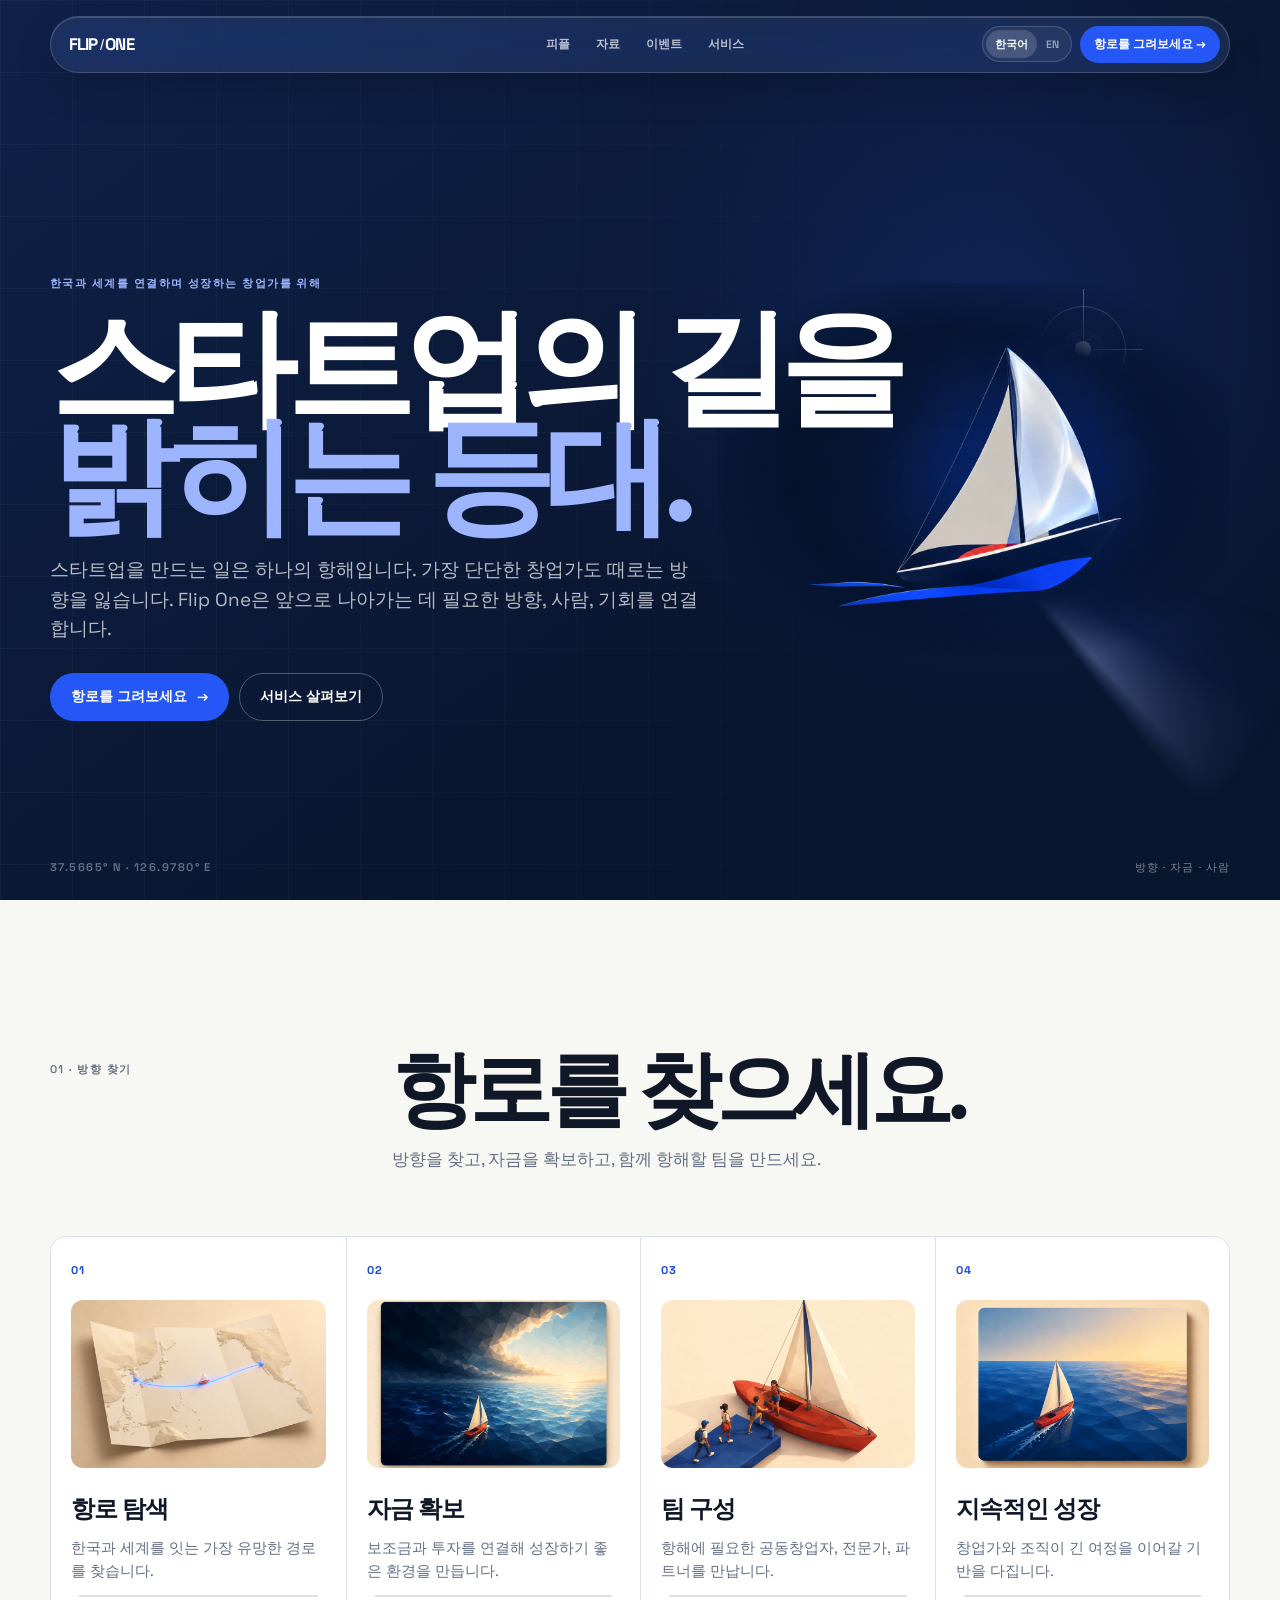
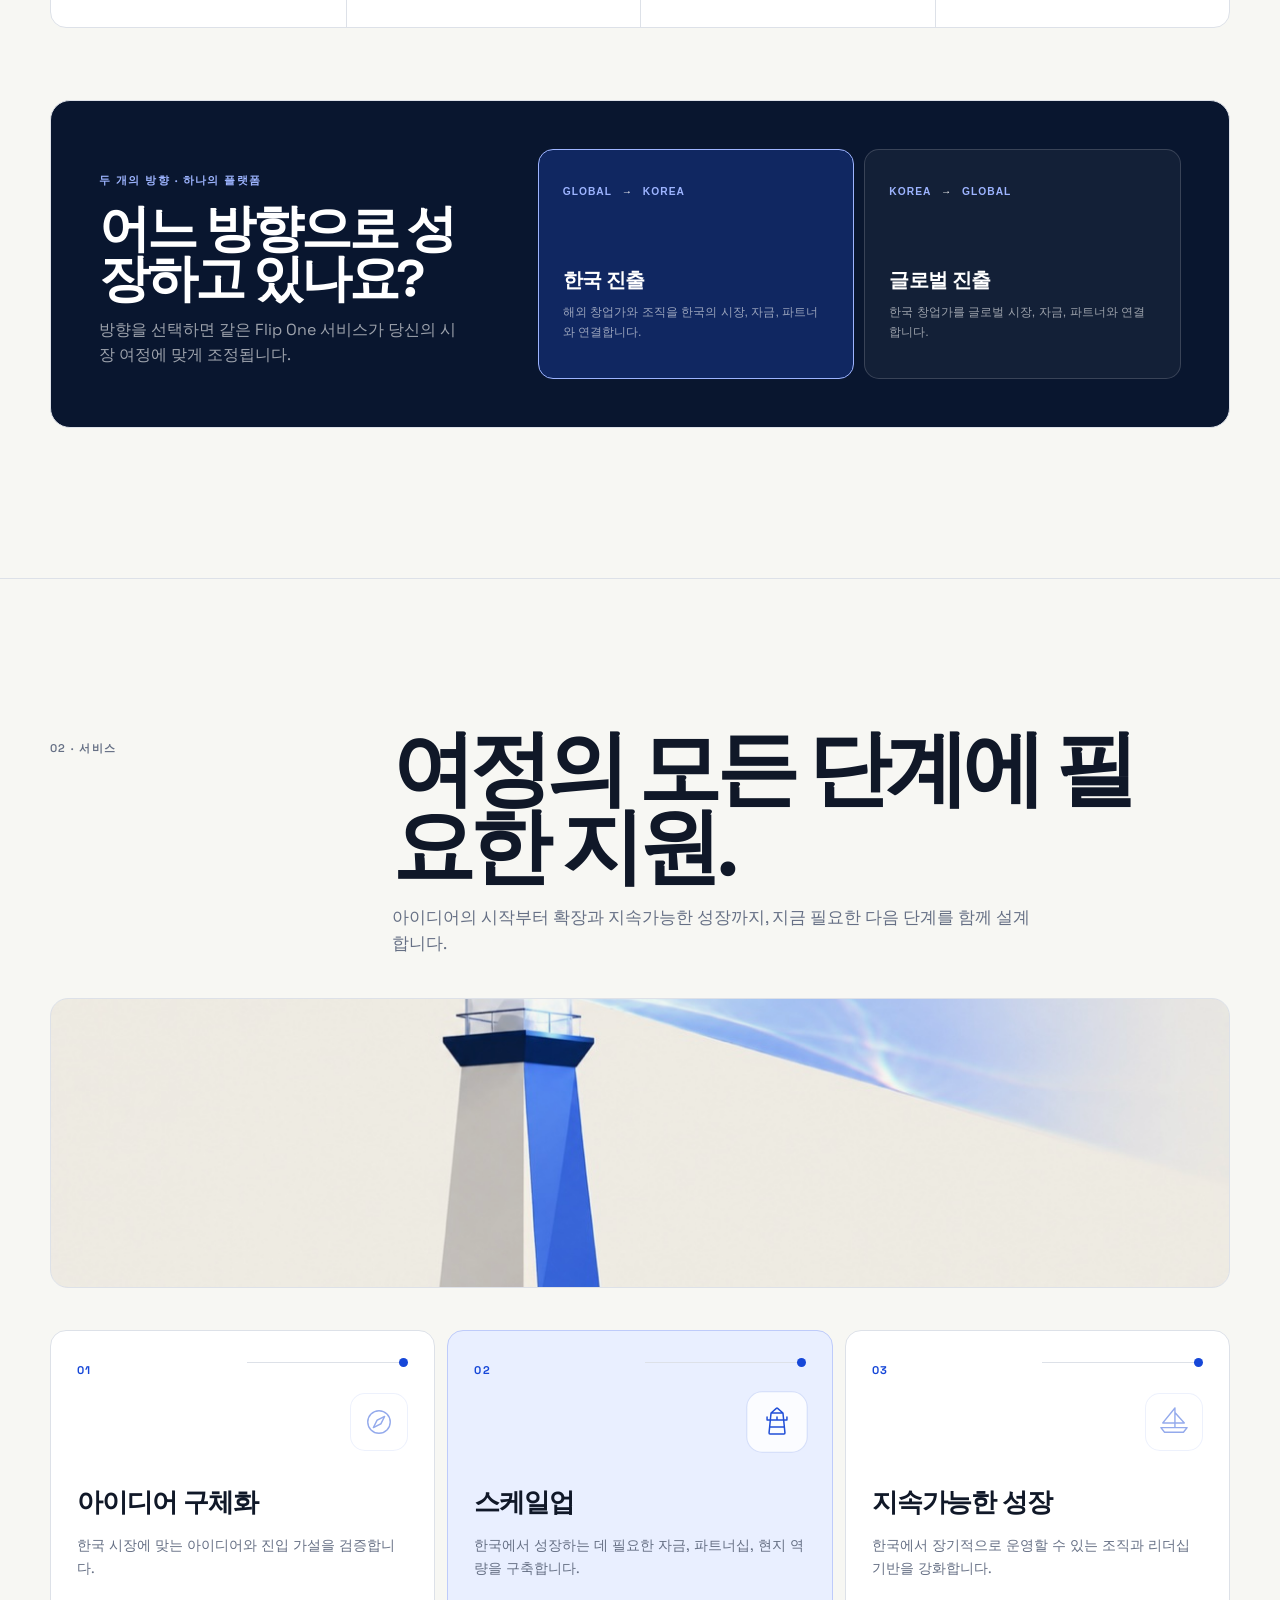
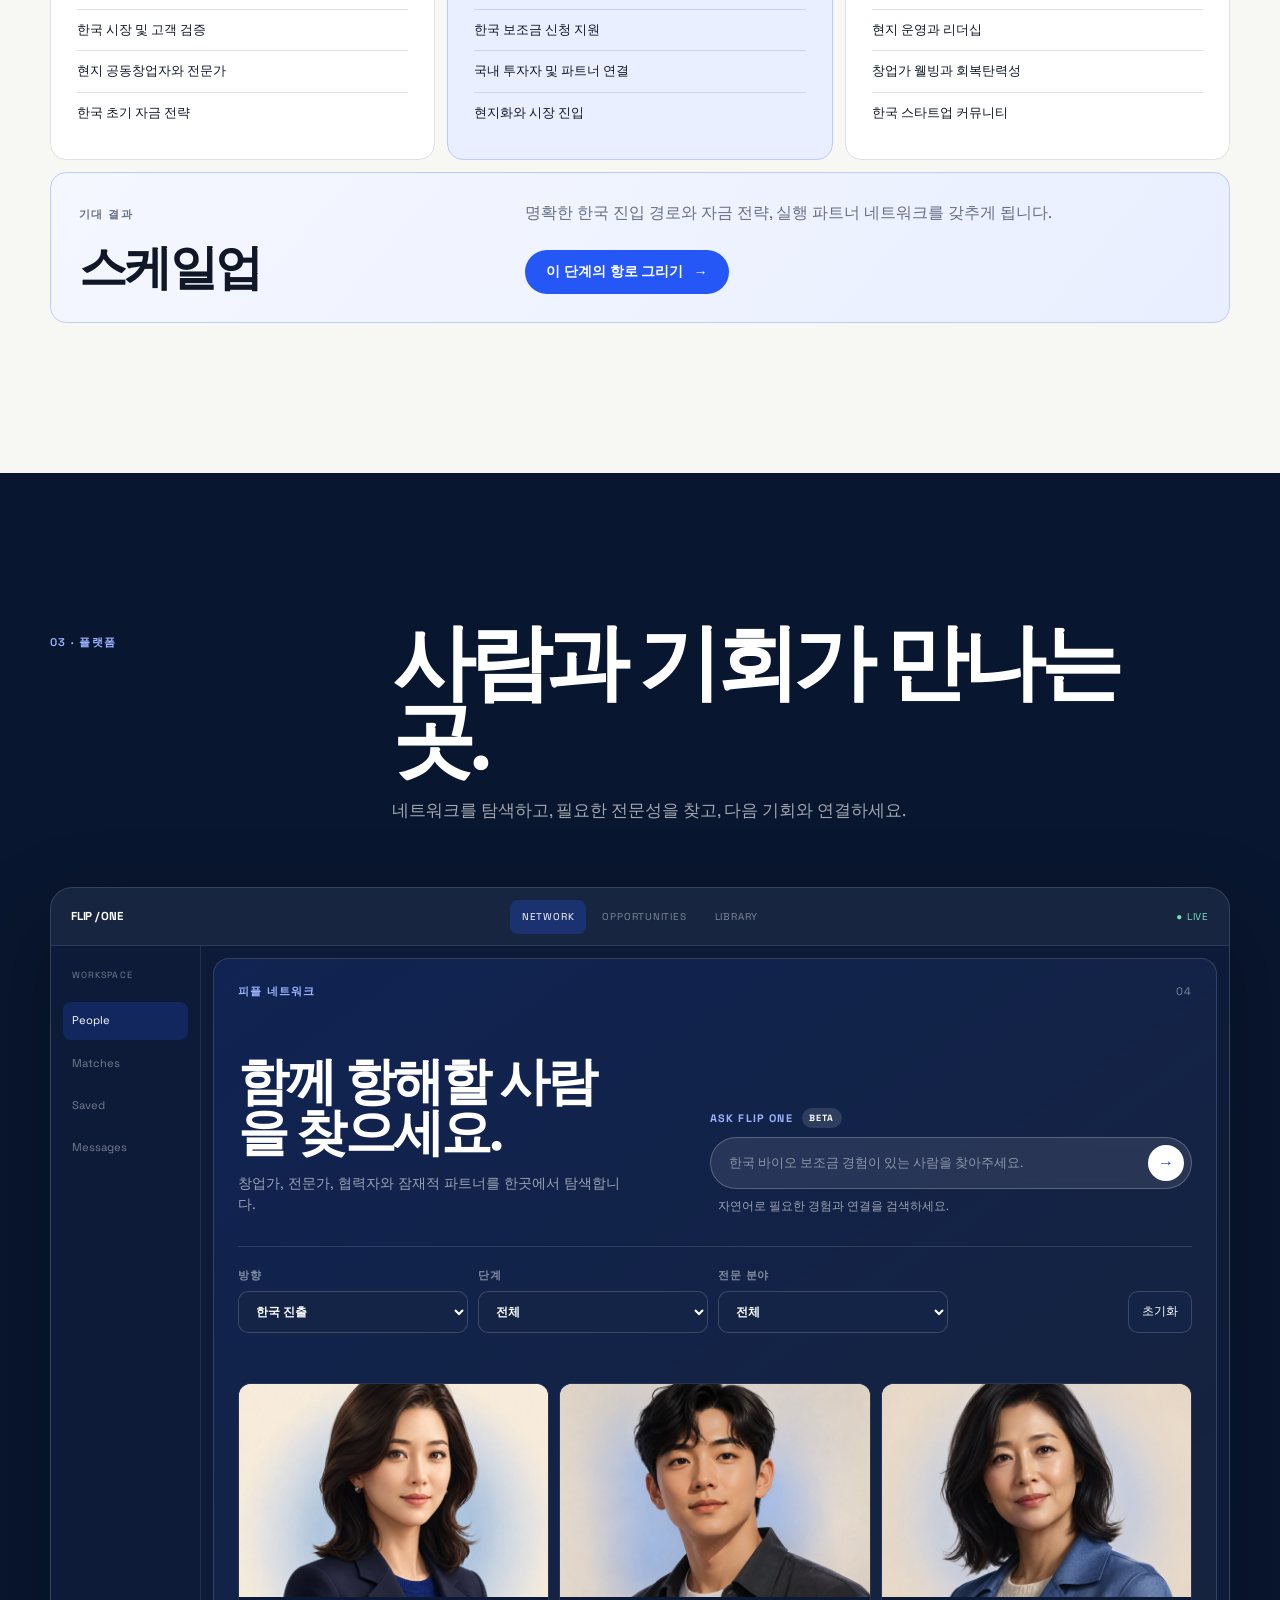
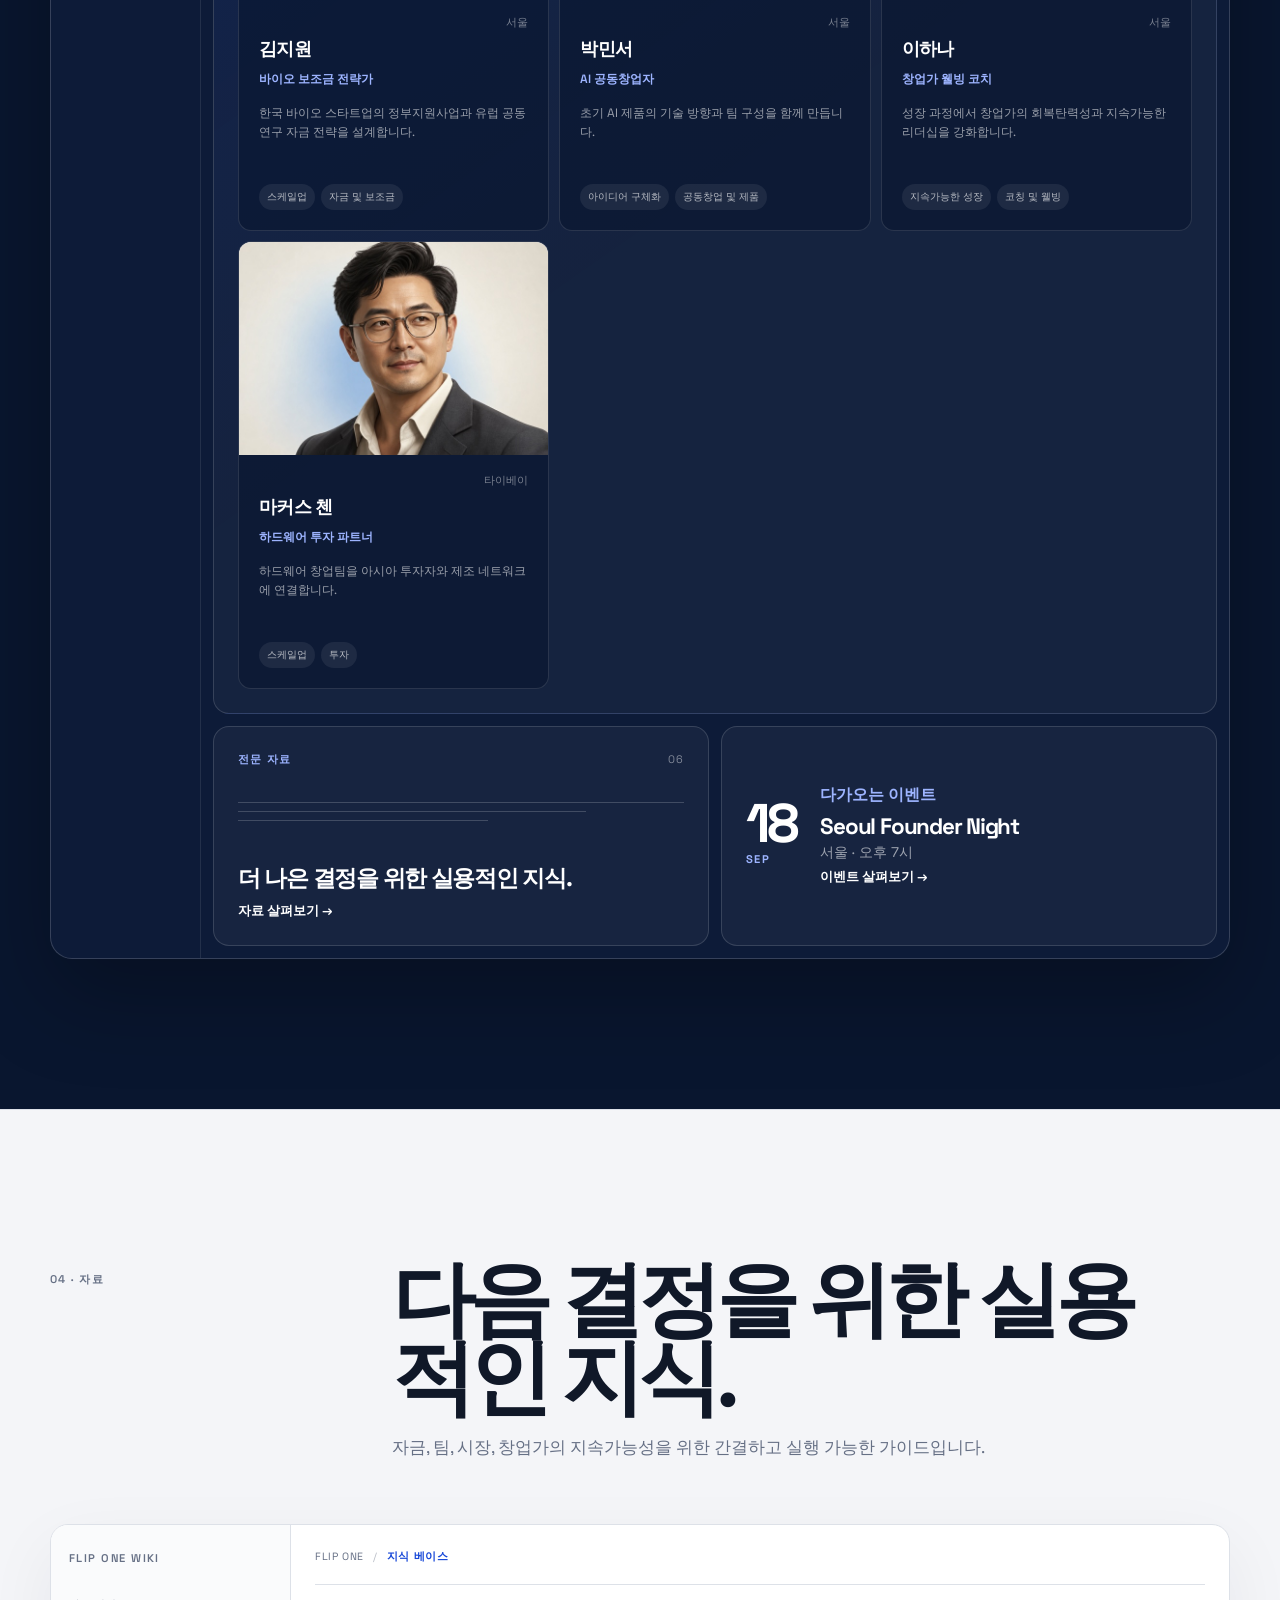
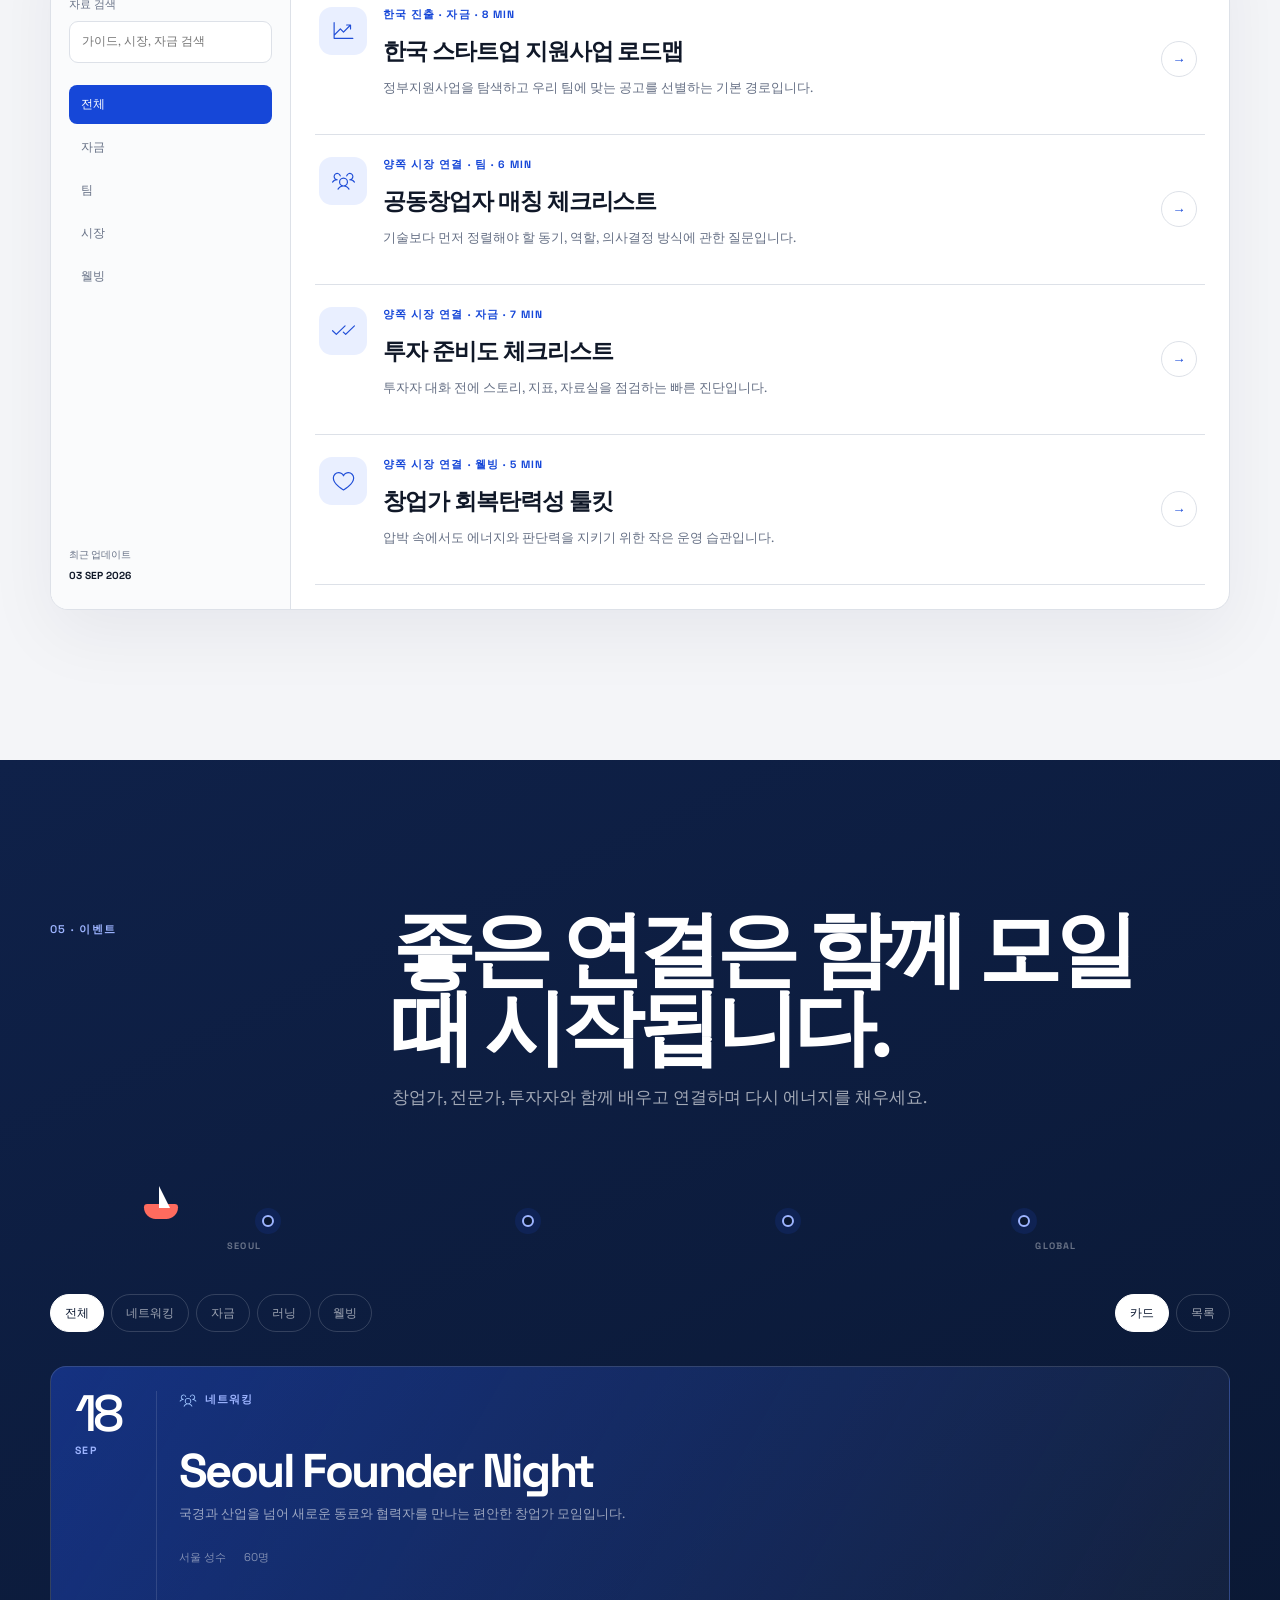
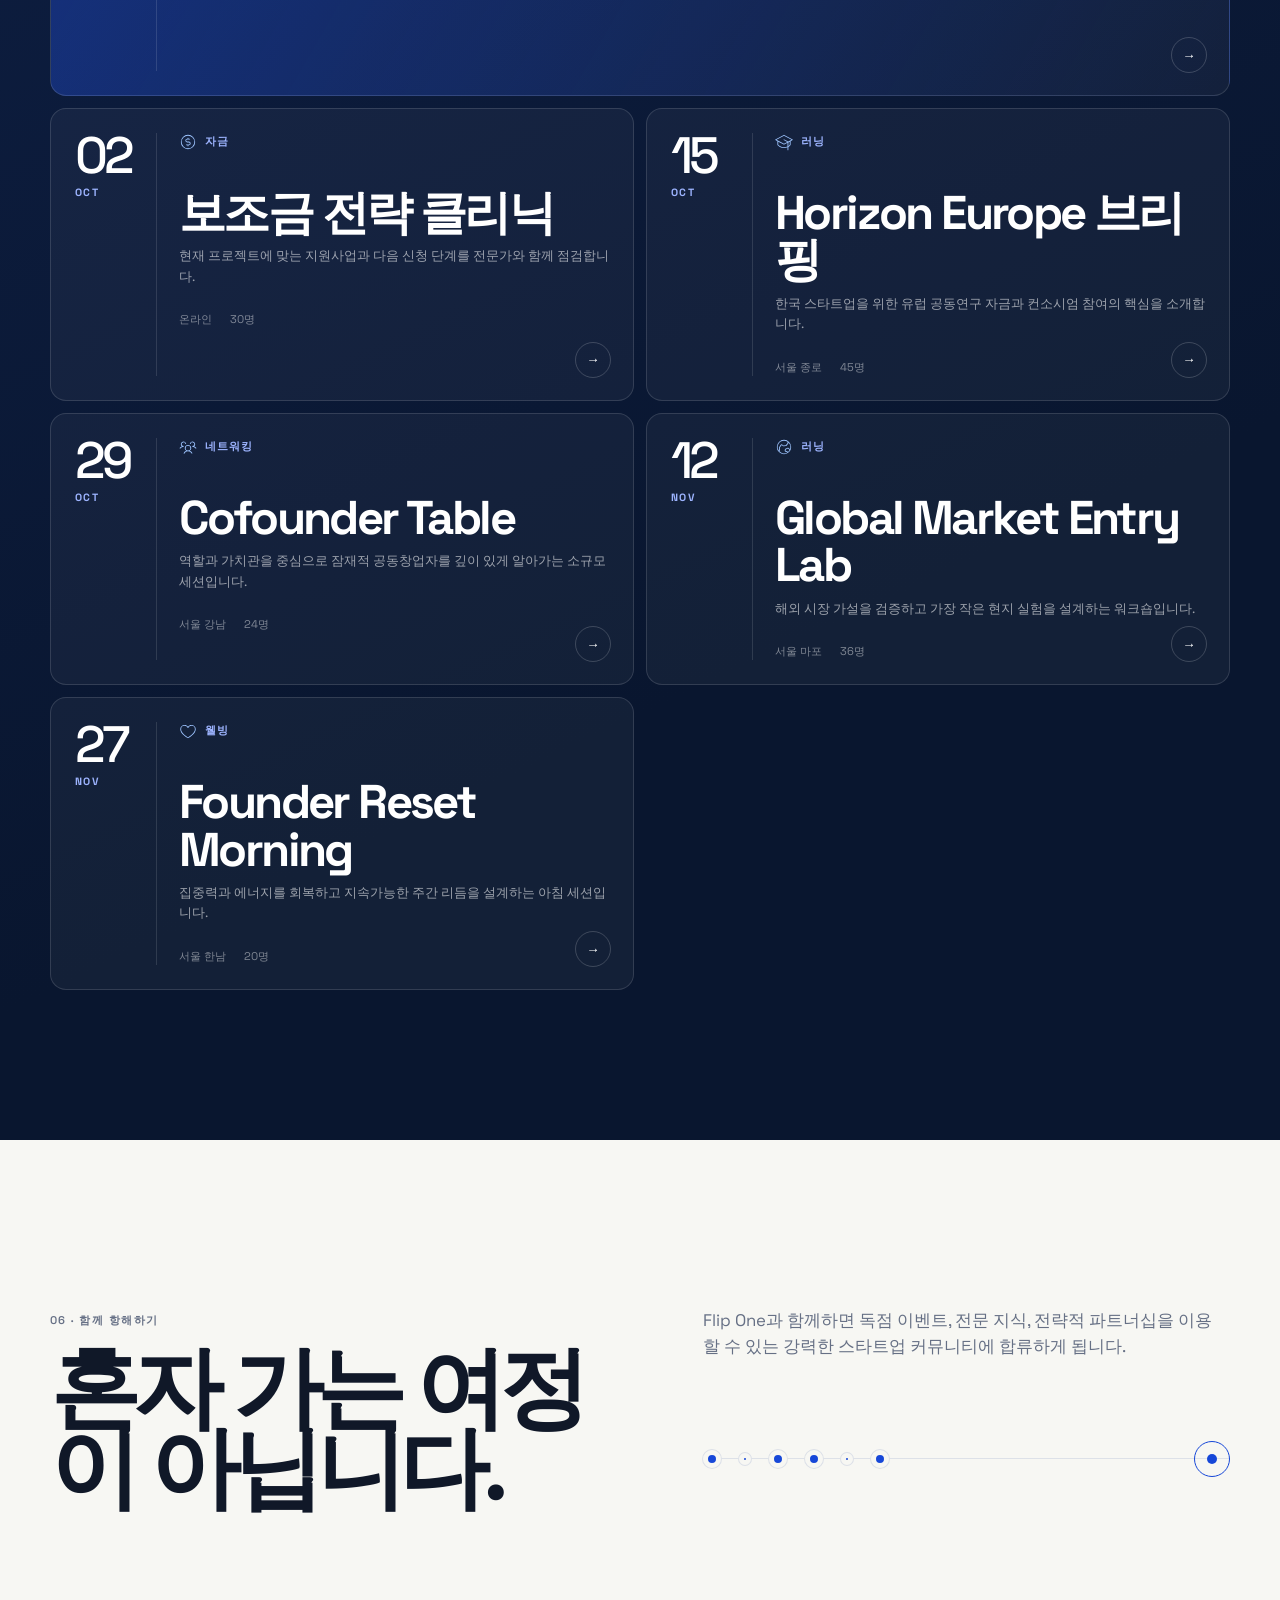
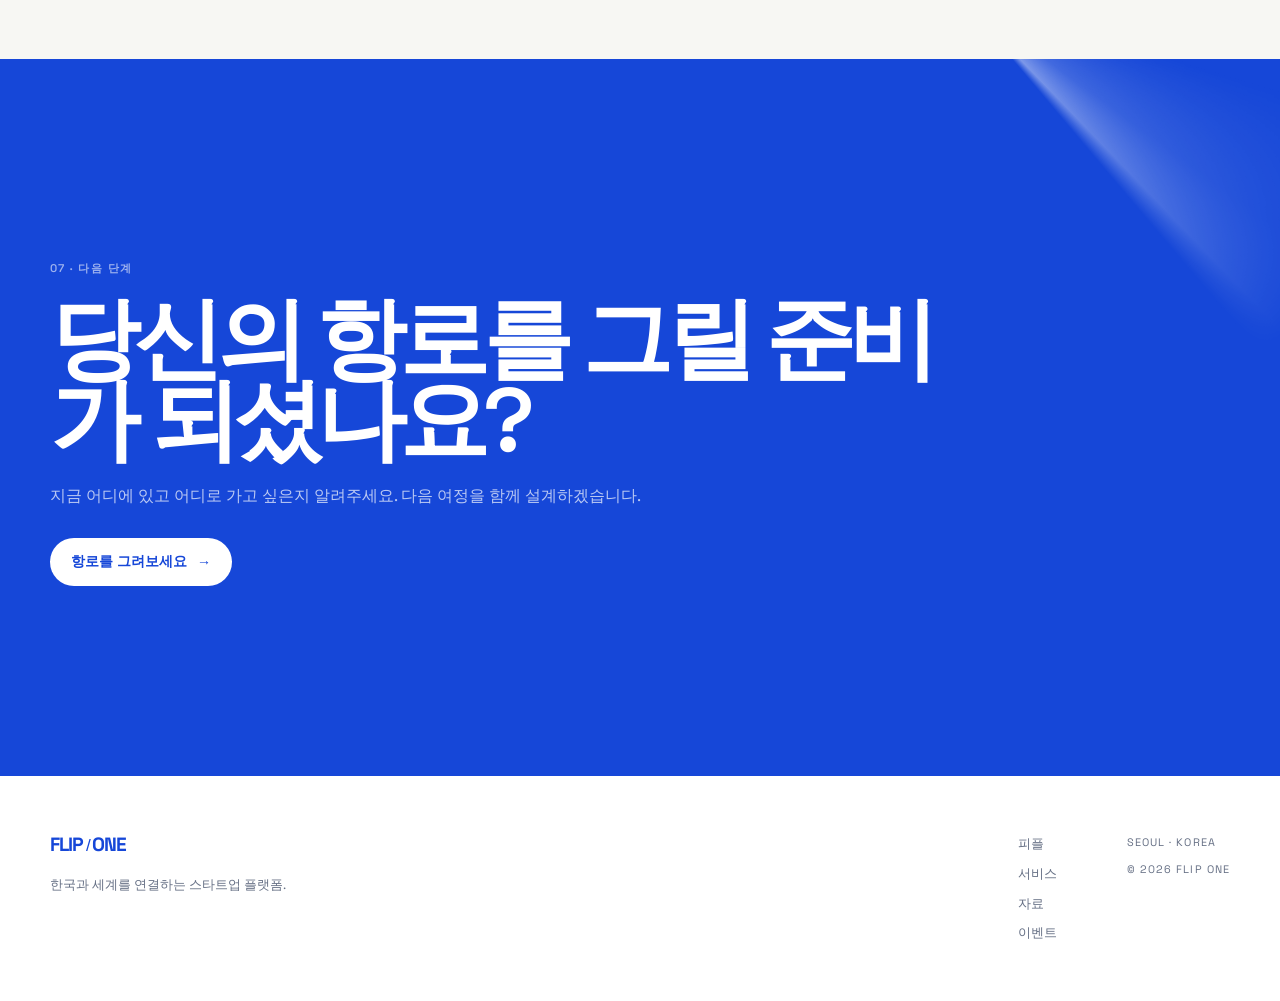
==== commit 190e6436: "Refine journey platform resources and events" ====
--- a/index.html
+++ b/index.html
@@ -84,28 +84,38 @@
             <p class="coordinate" data-i18n="sectionLabel">01 · 방향 찾기</p>
           </div>
           <div>
-            <h2 id="direction-heading" data-i18n="directionTitle">앞으로의 여정을 위한 방향.</h2>
-            <p data-i18n="directionSummary">Flip One은 창업가가 한국과 글로벌 시장을 탐색하고, 프로젝트 보조금을 확보하며, 지속가능한 성장에 필요한 관계를 구축하도록 돕습니다.</p>
-          </div>
-        </div>
-
-        <div class="value-grid">
+            <h2 id="direction-heading" data-i18n="directionTitle">항로를 찾으세요.</h2>
+            <p data-i18n="directionSummary">방향을 찾고, 자금을 확보하고, 함께 항해할 팀을 만드세요.</p>
+          </div>
+        </div>
+
+        <div class="value-grid value-grid--journey">
           <article class="value-card">
             <span class="value-card__index">01</span>
-            <h3 data-i18n="value1Title">시장 탐색</h3>
-            <p data-i18n="value1Body">한국과 글로벌 기회 사이의 경로를 이해합니다.</p>
+            <figure class="value-card__illustration"><img src="Assets/Journey/navigation-map.png" alt="" loading="lazy"></figure>
+            <h3 data-i18n="value1Title">항로 탐색</h3>
+            <p data-i18n="value1Body">한국과 세계를 잇는 가장 유망한 경로를 찾습니다.</p>
             <span class="value-card__line" aria-hidden="true"></span>
           </article>
           <article class="value-card">
             <span class="value-card__index">02</span>
+            <figure class="value-card__illustration"><img src="Assets/Journey/funding-weather.png" alt="" loading="lazy"></figure>
             <h3 data-i18n="value2Title">자금 확보</h3>
-            <p data-i18n="value2Body">보조금, 투자자, 전략적 기회를 발굴하고 추진합니다.</p>
+            <p data-i18n="value2Body">보조금과 투자를 연결해 성장하기 좋은 환경을 만듭니다.</p>
             <span class="value-card__line" aria-hidden="true"></span>
           </article>
           <article class="value-card">
             <span class="value-card__index">03</span>
-            <h3 data-i18n="value3Title">팀 구축</h3>
-            <p data-i18n="value3Body">앞으로 나아가는 데 필요한 사람, 전문성, 지원을 연결합니다.</p>
+            <figure class="value-card__illustration"><img src="Assets/Journey/build-crew.png" alt="" loading="lazy"></figure>
+            <h3 data-i18n="value3Title">팀 구성</h3>
+            <p data-i18n="value3Body">항해에 필요한 공동창업자, 전문가, 파트너를 만납니다.</p>
+            <span class="value-card__line" aria-hidden="true"></span>
+          </article>
+          <article class="value-card">
+            <span class="value-card__index">04</span>
+            <figure class="value-card__illustration"><img src="Assets/Journey/sustain-journey.png" alt="" loading="lazy"></figure>
+            <h3 data-i18n="value4Title">지속적인 성장</h3>
+            <p data-i18n="value4Body">창업가와 조직이 긴 여정을 이어갈 기반을 다집니다.</p>
             <span class="value-card__line" aria-hidden="true"></span>
           </article>
         </div>
@@ -175,8 +185,10 @@
           <div><p class="coordinate" data-i18n="platformLabel">03 · 플랫폼</p></div>
           <div><h2 id="platform-heading" data-i18n="platformTitle">사람과 기회가 만나는 곳.</h2><p data-i18n="platformSummary">네트워크를 탐색하고, 필요한 전문성을 찾고, 다음 기회와 연결하세요.</p></div>
         </div>
-        <figure class="section-metaphor section-metaphor--dark" aria-hidden="true"><img src="Assets/Metaphors/people-converging-boats.jpg" alt="" loading="lazy"></figure>
-        <div class="bento-grid">
+        <div class="platform-window">
+          <div class="platform-window__bar"><span class="platform-window__brand">FLIP / ONE</span><nav><button class="is-active" type="button">NETWORK</button><button type="button">OPPORTUNITIES</button><button type="button">LIBRARY</button></nav><span class="platform-window__status">● LIVE</span></div>
+          <div class="platform-window__body"><aside aria-hidden="true"><span>WORKSPACE</span><i class="is-active">People</i><i>Matches</i><i>Saved</i><i>Messages</i></aside>
+          <div class="bento-grid">
           <article class="bento bento--directory">
             <div class="bento__top"><span class="bento__label" data-i18n="peopleLabel">피플 네트워크</span><span id="people-count">06</span></div>
             <div class="directory-intro">
@@ -207,6 +219,8 @@
             <div><span class="bento__label" data-i18n="eventsLabel">다가오는 이벤트</span><h3 data-i18n="eventTitle">Seoul Founder Night</h3><p data-i18n="eventMeta">서울 · 오후 7시</p><a href="#events" class="text-link"><span data-i18n="browseEvents">이벤트 살펴보기</span> <span aria-hidden="true">→</span></a></div>
           </article>
         </div>
+          </div>
+        </div>
       </div>
     </section>
 
@@ -216,9 +230,18 @@
           <div><p class="coordinate" data-i18n="resourcesSectionLabel">04 · 자료</p></div>
           <div><h2 id="resources-heading" data-i18n="resourcesSectionTitle">다음 결정을 위한 실용적인 지식.</h2><p data-i18n="resourcesSectionSummary">자금, 팀, 시장, 창업가의 지속가능성을 위한 간결하고 실행 가능한 가이드입니다.</p></div>
         </div>
-        <figure class="section-metaphor section-metaphor--light" aria-hidden="true"><img src="Assets/Metaphors/resources-compass-map.jpg" alt="" loading="lazy"></figure>
-        <div class="resource-filters" id="resource-filters" aria-label="Resource categories"></div>
-        <div class="resource-grid" id="resource-grid"></div>
+        <div class="wiki-shell">
+          <aside class="wiki-sidebar">
+            <span class="coordinate">FLIP ONE WIKI</span>
+            <label><span data-i18n="wikiSearch">자료 검색</span><input id="resource-search" type="search" data-i18n-placeholder="wikiSearchPlaceholder" placeholder="가이드, 시장, 자금 검색"></label>
+            <nav id="resource-filters" class="resource-filters" aria-label="Resource categories"></nav>
+            <div class="wiki-sidebar__meta"><span data-i18n="wikiUpdated">최근 업데이트</span><strong>03 SEP 2026</strong></div>
+          </aside>
+          <div class="wiki-content">
+            <div class="wiki-breadcrumb"><span>FLIP ONE</span><i>/</i><strong data-i18n="wikiKnowledge">지식 베이스</strong></div>
+            <div class="resource-grid" id="resource-grid"></div>
+          </div>
+        </div>
       </div>
     </section>
 
@@ -228,7 +251,7 @@
           <div><p class="coordinate" data-i18n="eventsSectionLabel">05 · 이벤트</p></div>
           <div><h2 id="events-heading" data-i18n="eventsSectionTitle">좋은 연결은 함께 모일 때 시작됩니다.</h2><p data-i18n="eventsSectionSummary">창업가, 전문가, 투자자와 함께 배우고 연결하며 다시 에너지를 채우세요.</p></div>
         </div>
-        <figure class="section-metaphor section-metaphor--dark" aria-hidden="true"><img src="Assets/Metaphors/events-fleet-beacon.jpg" alt="" loading="lazy"></figure>
+        <div class="event-route" aria-hidden="true"><span class="event-route__boat"></span><i></i><i></i><i></i><i></i><strong>SEOUL</strong><strong>GLOBAL</strong></div>
         <div class="events-toolbar">
           <div class="event-filters" id="event-filters" aria-label="Event categories"></div>
           <div class="view-switch" aria-label="Event view"><button type="button" data-event-view="grid" class="is-active" data-i18n="gridView">카드</button><button type="button" data-event-view="list" data-i18n="listView">목록</button></div>
--- a/styles.css
+++ b/styles.css
@@ -450,7 +450,7 @@
 
 .value-grid {
   display: grid;
-  grid-template-columns: repeat(3, 1fr);
+  grid-template-columns: repeat(4, 1fr);
   border: 1px solid var(--line);
   border-radius: 16px;
   overflow: hidden;
@@ -459,16 +459,19 @@
 
 .value-card {
   position: relative;
-  min-height: 300px;
-  padding: 28px;
+  min-height: 390px;
+  padding: 20px;
   border-left: 1px solid var(--line);
 }
 
 .value-card:first-child { border-left: 0; }
 .value-card__index { color: var(--blue); font-size: 0.7rem; font-weight: 700; letter-spacing: 0.12em; }
 
+.value-card__illustration { height: 168px; margin: 18px 0 22px; overflow: hidden; border-radius: 12px; background: var(--blue-soft); }
+.value-card__illustration img { width: 100%; height: 100%; object-fit: cover; transition: transform 700ms var(--ease); }
+.value-card:hover .value-card__illustration img { transform: scale(1.045) rotate(-0.4deg); }
 .value-card h3 {
-  margin: 86px 0 10px;
+  margin: 0 0 10px;
   font-size: 1.5rem;
   letter-spacing: -0.04em;
 }
@@ -637,14 +640,26 @@
 .event-date b { display: block; font-size: 3.4rem; letter-spacing: -0.07em; line-height: 0.82; }
 .event-date span { color: #9db4ff; font-size: 0.7rem; font-weight: 700; letter-spacing: 0.12em; }
 
-.resources { padding: clamp(90px, 12vw, 150px) 0; border-top: 1px solid var(--line); background: var(--paper); }
-.resource-filters { display: flex; flex-wrap: wrap; gap: 8px; margin: -20px 0 34px; }
-.resource-filters button { min-height: 38px; padding: 0 15px; border: 1px solid var(--line); border-radius: 999px; background: transparent; color: var(--muted); font: inherit; font-size: 0.76rem; cursor: pointer; transition: color 160ms var(--ease), border-color 160ms var(--ease), background 160ms var(--ease); }
+.resources { padding: clamp(90px, 12vw, 150px) 0; border-top: 1px solid var(--line); background: #f4f5f8; }
+.wiki-shell { display: grid; grid-template-columns: 240px minmax(0,1fr); min-height: 650px; overflow: hidden; border: 1px solid var(--line); border-radius: 18px; background: var(--white); box-shadow: 0 24px 70px rgba(9,22,47,.06); }
+.wiki-sidebar { display: flex; flex-direction: column; padding: 25px 18px; border-right: 1px solid var(--line); background: #fafbfc; }
+.wiki-sidebar label { display: grid; gap: 8px; margin: 28px 0 22px; color: var(--muted); font-size: .68rem; }
+.wiki-sidebar input { width: 100%; min-height: 42px; padding: 0 12px; border: 1px solid var(--line); border-radius: 9px; background: #fff; color: var(--ink); font: inherit; font-size: .72rem; }
+.resource-filters { display: flex; flex-direction: column; gap: 4px; margin: 0; }
+.resource-filters button { min-height: 39px; padding: 0 12px; border: 0; border-radius: 8px; background: transparent; color: var(--muted); font: inherit; font-size: 0.76rem; text-align: left; cursor: pointer; transition: color 160ms var(--ease), background 160ms var(--ease); }
 .resource-filters button:hover, .resource-filters button.is-active { border-color: var(--blue); background: var(--blue); color: var(--white); }
-.resource-grid { display: grid; grid-template-columns: repeat(3, 1fr); gap: 12px; }
-.resource-card { position: relative; display: flex; min-height: 370px; flex-direction: column; padding: 24px; border: 1px solid var(--line); border-radius: 16px; background: var(--white); transition: transform 180ms var(--ease), border-color 180ms var(--ease), box-shadow 180ms var(--ease); }
-.resource-card:hover { transform: translateY(-4px); border-color: #becbfa; box-shadow: 0 18px 40px rgba(9,22,47,0.07); }
+.wiki-sidebar__meta { display: grid; gap: 5px; margin-top: auto; color: var(--muted); font-size: .6rem; }
+.wiki-sidebar__meta strong { color: var(--ink); font-size: .64rem; }
+.wiki-content { padding: 24px; }
+.wiki-breadcrumb { display: flex; gap: 9px; padding-bottom: 18px; border-bottom: 1px solid var(--line); color: var(--muted); font-size: .66rem; letter-spacing: .06em; }
+.wiki-breadcrumb i { font-style: normal; opacity: .45; }
+.wiki-breadcrumb strong { color: var(--blue); }
+.resource-grid { display: grid; grid-template-columns: 1fr; }
+.resource-card { position: relative; display: grid; grid-template-columns: 64px minmax(0,1fr) 40px; min-height: 150px; padding: 22px 4px; border-bottom: 1px solid var(--line); background: var(--white); transition: background 180ms var(--ease); }
+.resource-card:hover { background: #f8faff; }
 .resource-card__top { display: flex; justify-content: space-between; align-items: start; margin-bottom: 56px; }
+.resource-card__top { grid-row: 1 / span 4; margin: 0; }
+.resource-index { display: none; }
 .resource-icon { display: grid; place-items: center; width: 48px; height: 48px; border-radius: 13px; background: var(--blue-soft); }
 .resource-icon img { width: 25px; height: 25px; filter: brightness(0) saturate(100%) invert(25%) sepia(96%) saturate(2706%) hue-rotate(222deg) brightness(84%) contrast(101%); }
 .resource-index { color: var(--muted); font-size: 0.68rem; letter-spacing: 0.1em; }
@@ -652,7 +667,11 @@
 .resource-card h3 { margin: 12px 0 10px; font-size: 1.45rem; letter-spacing: -0.045em; line-height: 1.08; }
 .resource-card p { margin: 0 0 20px; color: var(--muted); font-size: 0.82rem; }
 .powered-badge { align-self: flex-start; margin-top: auto; padding: 6px 9px; border-radius: 999px; background: var(--blue-soft); color: var(--blue); font-size: 0.62rem; font-weight: 700; }
-.resource-card > button { position: absolute; right: 22px; bottom: 22px; display: grid; place-items: center; width: 36px; height: 36px; border: 1px solid var(--line); border-radius: 50%; background: var(--white); color: var(--blue); cursor: pointer; }
+.resource-card > .resource-category, .resource-card > h3, .resource-card > p, .resource-card > .powered-badge { grid-column: 2; }
+.resource-card > .resource-category { grid-row: 1; }
+.resource-card > h3 { grid-row: 2; margin: 9px 0 7px; }
+.resource-card > p { grid-row: 3; margin-bottom: 0; }
+.resource-card > button { grid-column: 3; grid-row: 1 / span 4; align-self: center; display: grid; place-items: center; width: 36px; height: 36px; border: 1px solid var(--line); border-radius: 50%; background: var(--white); color: var(--blue); cursor: pointer; }
 .resource-card > button:hover { border-color: var(--blue); background: var(--blue); color: var(--white); }
 
 .resource-dialog { width: min(calc(100% - 28px), 680px); padding: 0; border: 1px solid rgba(255,255,255,0.8); border-radius: 20px; background: rgba(255,255,255,0.96); box-shadow: 0 30px 90px rgba(9,22,47,0.3); backdrop-filter: blur(22px); }
@@ -669,6 +688,15 @@
 .resource-dialog__body li::before { position: absolute; left: 8px; color: var(--blue); font-size: 0.7rem; font-weight: 700; content: "0" counter(resource-step); }
 
 .events { padding: clamp(90px, 12vw, 150px) 0; background: linear-gradient(155deg, var(--navy-2), var(--navy) 72%); color: var(--white); }
+.event-route { position: relative; height: 130px; margin: -18px 0 26px; overflow: hidden; }
+.event-route::before { position: absolute; top: 64px; right: 4%; left: 4%; height: 2px; background: linear-gradient(90deg, transparent, var(--electric), #9db4ff, transparent); content: ""; }
+.event-route i { position: absolute; top: 59px; width: 12px; height: 12px; border: 2px solid #9db4ff; border-radius: 50%; background: var(--navy); box-shadow: 0 0 0 7px rgba(36,87,245,.12); animation: portPulse 2.8s ease-in-out infinite; }
+.event-route i:nth-of-type(1) { left: 18%; }.event-route i:nth-of-type(2) { left: 40%; animation-delay: .4s; }.event-route i:nth-of-type(3) { left: 62%; animation-delay: .8s; }.event-route i:nth-of-type(4) { left: 82%; animation-delay: 1.2s; }
+.event-route strong { position: absolute; top: 83px; color: rgba(255,255,255,.38); font-size: .58rem; letter-spacing: .13em; }.event-route strong:first-of-type { left: 15%; }.event-route strong:last-of-type { right: 13%; }
+.event-route__boat { position: absolute; z-index: 2; top: 48px; left: 8%; width: 34px; height: 15px; border-radius: 4px 4px 14px 14px; background: #ff6b5e; animation: sailRoute 9s ease-in-out infinite; }
+.event-route__boat::before { position: absolute; bottom: 11px; left: 15px; border-right: 11px solid transparent; border-bottom: 22px solid var(--white); content: ""; }
+@keyframes sailRoute { 0% { left: 8%; transform: translateY(2px) rotate(-1deg); } 50% { left: 84%; transform: translateY(-3px) rotate(1deg); } 100% { left: 8%; transform: translateY(2px) rotate(-1deg); } }
+@keyframes portPulse { 50% { box-shadow: 0 0 0 11px rgba(36,87,245,0); } }
 .events-toolbar { display: flex; justify-content: space-between; align-items: center; gap: 20px; margin: -18px 0 34px; }
 .event-filters, .view-switch { display: flex; flex-wrap: wrap; gap: 7px; }
 .event-filters button, .view-switch button { min-height: 38px; padding: 0 14px; border: 1px solid rgba(255,255,255,0.16); border-radius: 999px; background: transparent; color: rgba(255,255,255,0.6); font: inherit; font-size: 0.74rem; cursor: pointer; }
@@ -759,7 +787,11 @@
   .value-card { min-height: 250px; border-top: 1px solid var(--line); border-left: 0; }
   .value-card:first-child { border-top: 0; }
   .pathways, .stage-grid, .community__grid, .footer__grid { grid-template-columns: 1fr; }
-  .resource-grid { grid-template-columns: repeat(2, 1fr); }
+  .wiki-shell { grid-template-columns: 1fr; }
+  .wiki-sidebar { border-right: 0; border-bottom: 1px solid var(--line); }
+  .resource-filters { flex-direction: row; flex-wrap: wrap; }
+  .platform-window__body { grid-template-columns: 1fr; }
+  .platform-window__body > aside { display: none; }
   .event-grid { grid-template-columns: 1fr; }
   .event-card--featured { grid-column: span 1; }
   .stage-card { min-height: 360px; }
@@ -793,7 +825,10 @@
   .directory-filters label { flex: none; }
   .directory-reset { width: 100%; margin-left: 0; }
   .people-grid { grid-template-columns: 1fr; }
-  .resource-grid { grid-template-columns: 1fr; }
+  .platform-window__bar { grid-template-columns: 1fr auto; }
+  .platform-window__bar nav { display: none; }
+  .wiki-content { padding: 16px; }
+  .resource-card { grid-template-columns: 54px minmax(0,1fr) 36px; }
   .events-toolbar { align-items: flex-start; flex-direction: column; }
   .event-card { grid-template-columns: 62px 1fr; gap: 14px; padding: 18px; }
   .event-card__date b { font-size: 2.5rem; }
@@ -801,7 +836,31 @@
 }
 
 @media (prefers-reduced-motion: reduce) {
+  .event-route__boat, .event-route i { animation: none !important; }
   html { scroll-behavior: auto; }
   *, *::before, *::after { animation: none !important; transition: none !important; }
   .hero h1 span { opacity: 1; transform: none; }
 }
+.platform-window { overflow: hidden; border: 1px solid rgba(255,255,255,0.17); border-radius: 22px; background: #0d1b38; box-shadow: 0 36px 90px rgba(0,0,0,0.28); }
+.platform-window__bar { display: grid; grid-template-columns: 1fr auto 1fr; align-items: center; min-height: 58px; padding: 0 20px; border-bottom: 1px solid rgba(255,255,255,0.1); background: rgba(255,255,255,0.045); }
+.platform-window__brand { font-size: .72rem; font-weight: 700; letter-spacing: -.02em; }
+.platform-window__bar nav { display: flex; gap: 4px; }
+.platform-window__bar button { padding: 9px 12px; border: 0; border-radius: 8px; background: transparent; color: rgba(255,255,255,.45); font: inherit; font-size: .62rem; letter-spacing: .08em; }
+.platform-window__bar button.is-active { background: rgba(36,87,245,.25); color: #fff; }
+.platform-window__status { justify-self: end; color: #79e1bd; font-size: .62rem; letter-spacing: .08em; }
+.platform-window__body { display: grid; grid-template-columns: 150px minmax(0,1fr); }
+.platform-window__body > aside { display: flex; flex-direction: column; gap: 5px; padding: 23px 12px; border-right: 1px solid rgba(255,255,255,.09); color: rgba(255,255,255,.43); }
+.platform-window__body > aside span { margin: 0 9px 14px; font-size: .56rem; letter-spacing: .12em; }
+.platform-window__body > aside i { padding: 10px 9px; border-radius: 8px; font-size: .7rem; font-style: normal; }
+.platform-window__body > aside i.is-active { background: rgba(36,87,245,.2); color: #fff; }
+.platform-window .bento-grid { padding: 12px; }
+
+@media (max-width: 800px) {
+  .platform-window__body { grid-template-columns: 1fr; }
+  .platform-window__body > aside { display: none; }
+}
+
+@media (max-width: 520px) {
+  .platform-window__bar { grid-template-columns: 1fr auto; }
+  .platform-window__bar nav { display: none; }
+}
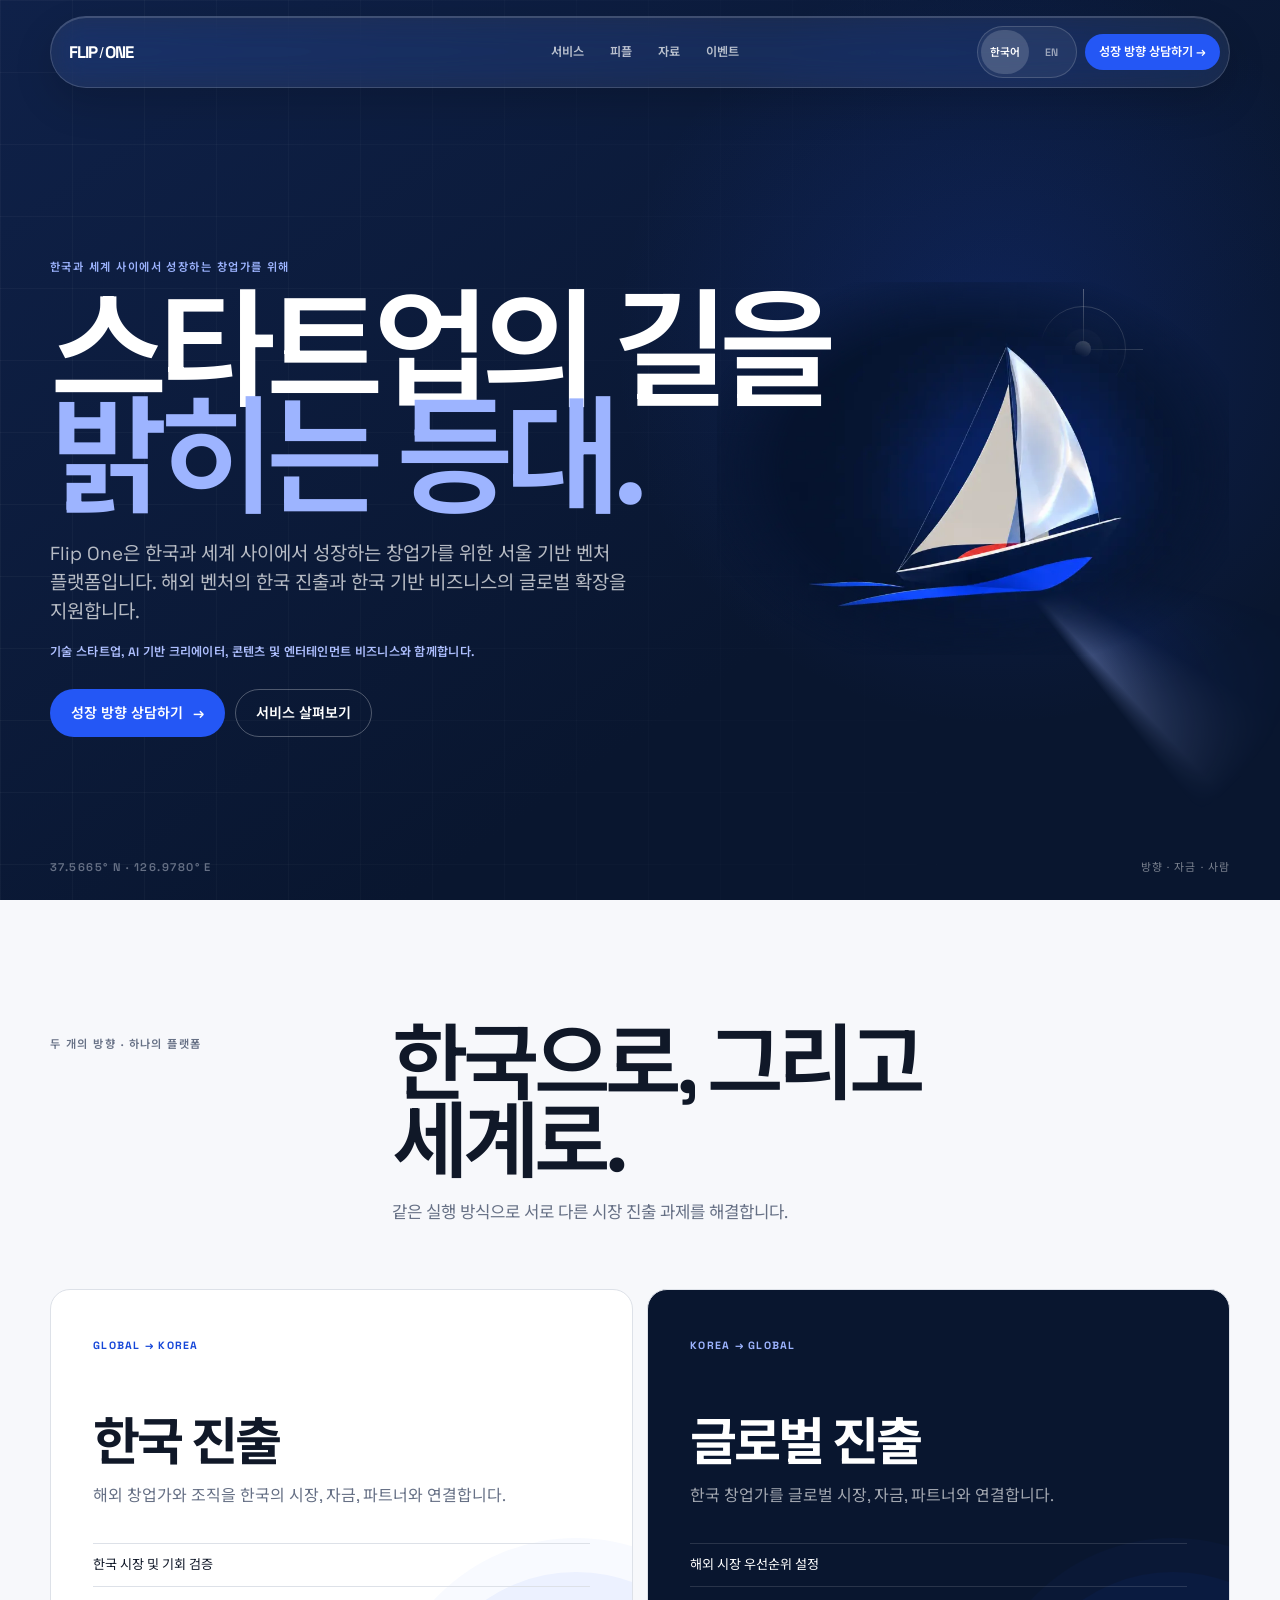
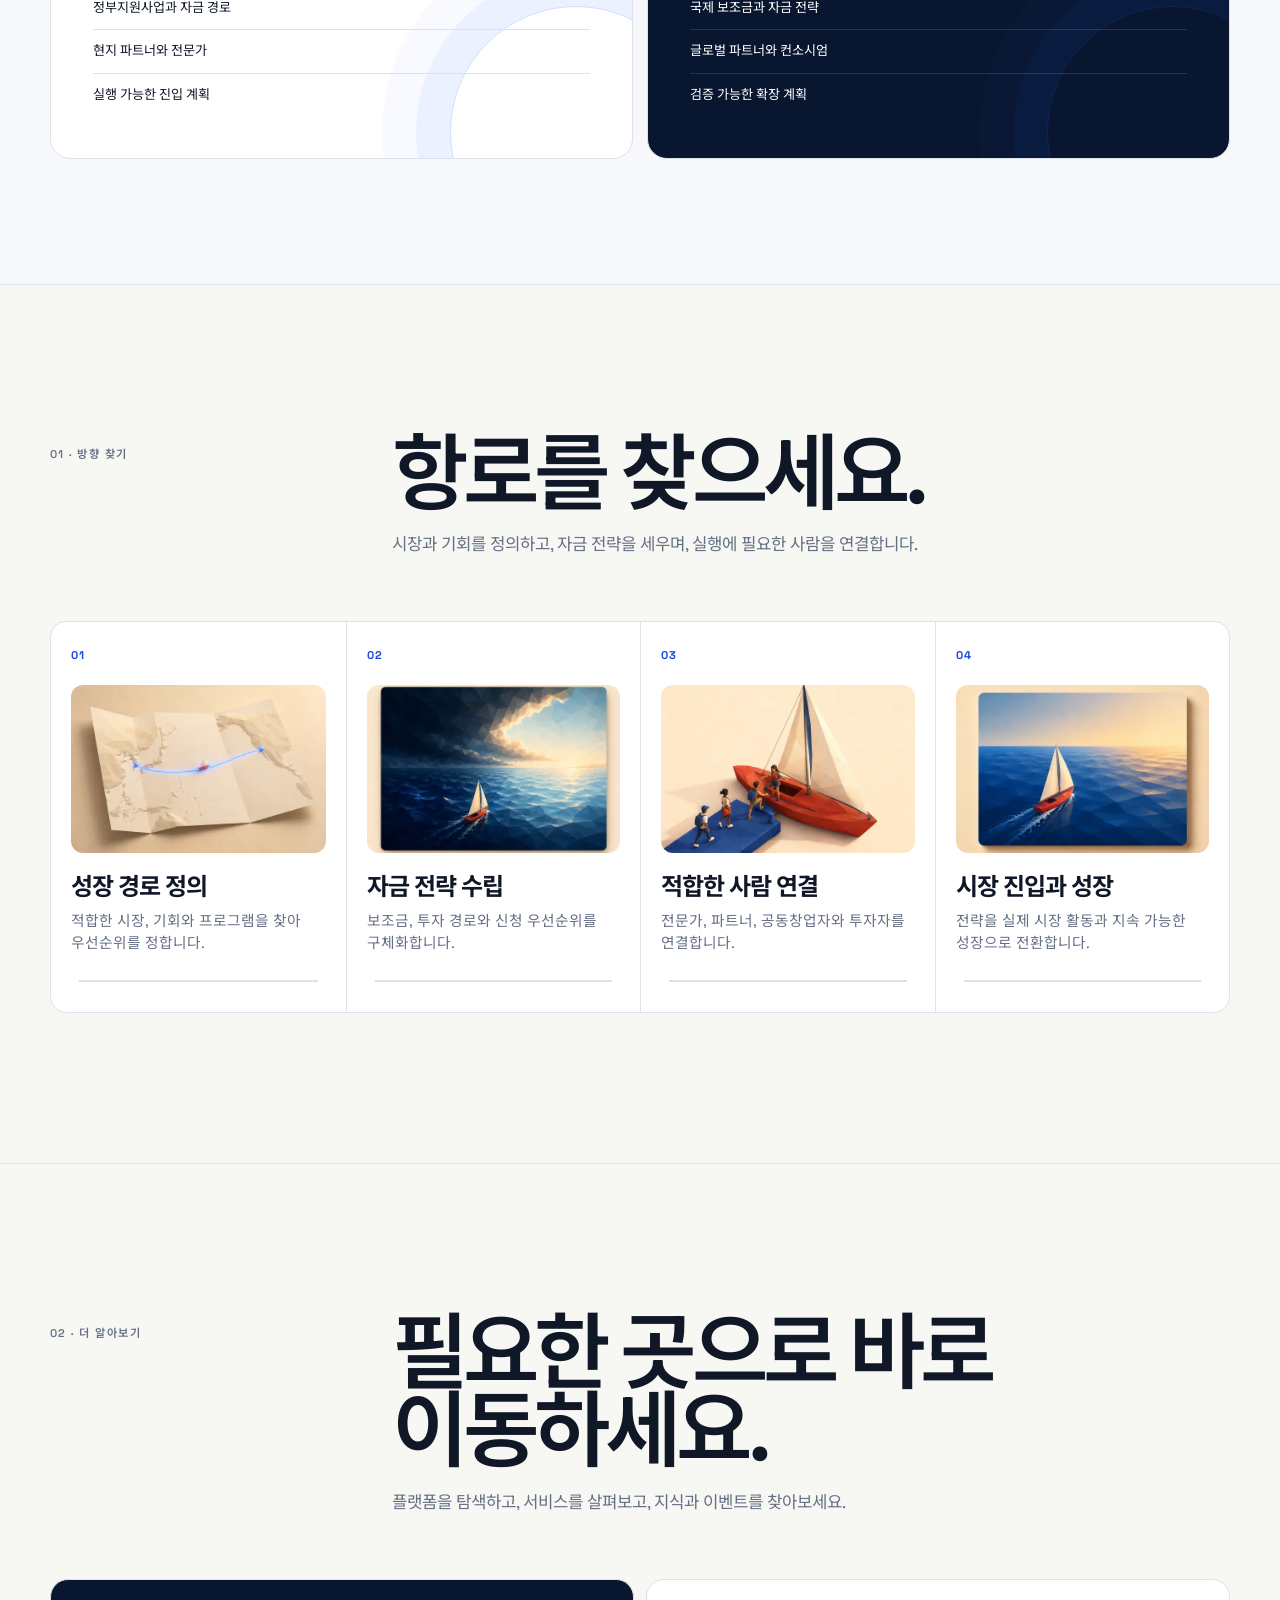
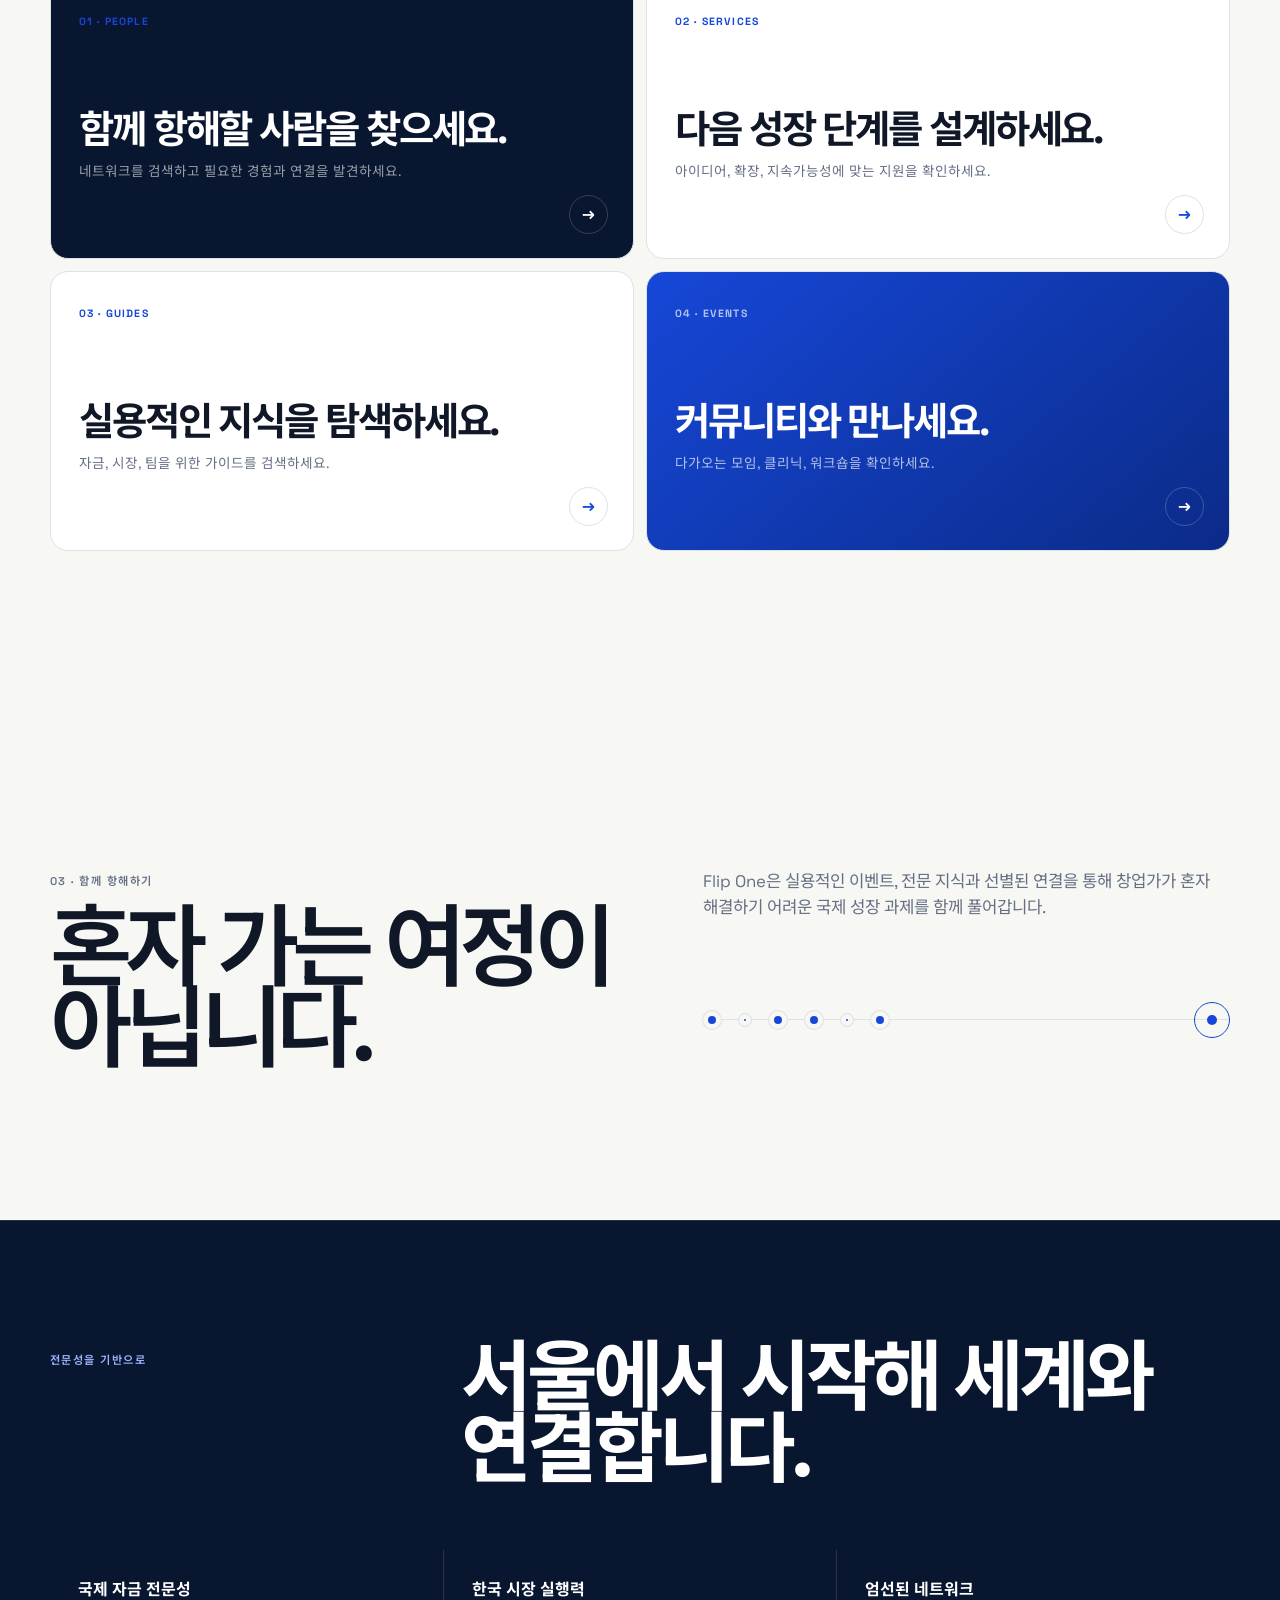
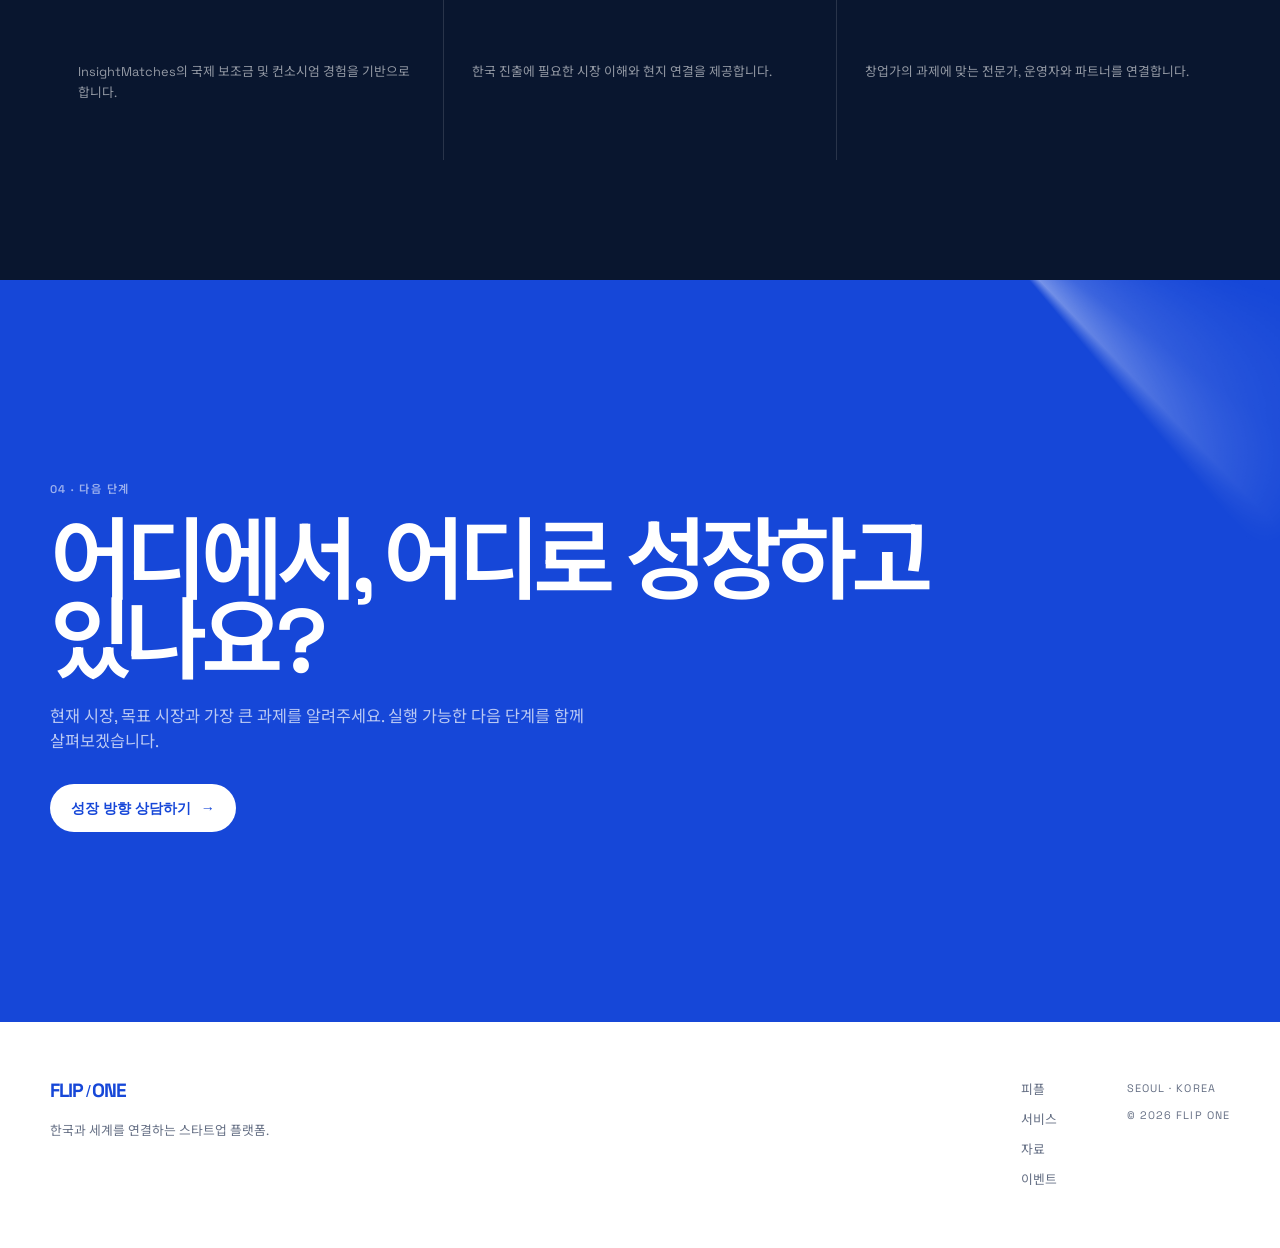
==== commit 9b562f0b: "Build multi-page Flip One venture platform" ====
--- a/index.html
+++ b/index.html
@@ -3,21 +3,21 @@
 <head>
   <meta charset="utf-8">
   <meta name="viewport" content="width=device-width, initial-scale=1">
-  <meta name="description" content="Flip One은 창업가가 시장을 탐색하고, 자금을 확보하며, 한국과 세계를 연결할 팀을 구축하도록 돕습니다.">
+  <meta name="description" content="Flip One은 해외 벤처의 한국 진출과 한국 기반 비즈니스의 글로벌 확장을 지원하는 서울 기반 벤처 플랫폼입니다.">
   <meta name="theme-color" content="#09162f">
   <meta property="og:type" content="website">
   <meta property="og:locale" content="ko_KR">
   <meta property="og:title" content="Flip One | 스타트업의 길을 밝히는 등대">
-  <meta property="og:description" content="한국과 세계 사이에서 시장, 자금, 사람을 연결하는 창업가 플랫폼.">
+  <meta property="og:description" content="한국 진출과 글로벌 확장을 위해 자금 전략, 시장 전문성과 사람을 연결하는 서울 기반 벤처 플랫폼.">
   <meta name="twitter:card" content="summary">
   <title>Flip One | 스타트업의 길을 밝히는 등대</title>
   <link rel="preconnect" href="https://fonts.googleapis.com">
   <link rel="preconnect" href="https://fonts.gstatic.com" crossorigin>
-  <link href="https://fonts.googleapis.com/css2?family=Space+Grotesk:wght@400;500;600;700&amp;display=swap" rel="stylesheet">
+  <link href="https://fonts.googleapis.com/css2?family=Noto+Sans+KR:wght@400;500;600;700&amp;family=Space+Grotesk:wght@400;500;600;700&amp;display=swap" rel="stylesheet">
   <link rel="stylesheet" href="styles.css">
   <script src="script.js" defer></script>
 </head>
-<body>
+<body class="home-page">
   <a class="skip-link" href="#main" data-i18n="skip">본문으로 건너뛰기</a>
 
   <header class="site-header" id="site-header">
@@ -25,27 +25,27 @@
       <span>FLIP</span><span class="wordmark__slash">/</span><span>ONE</span>
     </a>
     <nav class="desktop-nav" aria-label="주요 내비게이션" data-i18n-aria="navLabel">
-      <a href="#people" data-i18n="navPeople">피플</a>
-      <a href="#resources" data-i18n="navResources">자료</a>
-      <a href="#events" data-i18n="navEvents">이벤트</a>
-      <a href="#services" data-i18n="navServices">서비스</a>
+      <a href="services.html" data-i18n="navServices">서비스</a>
+      <a href="people.html" data-i18n="navPeople">피플</a>
+      <a href="resources.html" data-i18n="navResources">자료</a>
+      <a href="events.html" data-i18n="navEvents">이벤트</a>
     </nav>
     <div class="header-actions">
       <div class="language-switch" role="group" aria-label="언어 선택" data-i18n-aria="languageLabel">
         <button class="language-switch__button is-active" type="button" data-language="ko" aria-pressed="true">한국어</button>
         <button class="language-switch__button" type="button" data-language="en" aria-pressed="false">EN</button>
       </div>
-      <a class="nav-cta" href="#course"><span data-i18n="cta">항로를 그려보세요</span> <span aria-hidden="true">→</span></a>
+      <a class="nav-cta" href="#course"><span data-i18n="cta">성장 방향 상담하기</span> <span aria-hidden="true">→</span></a>
       <button class="menu-button" id="menu-button" type="button" aria-expanded="false" aria-controls="mobile-nav"><span data-i18n="menu">메뉴</span></button>
     </div>
   </header>
 
   <nav class="mobile-nav" id="mobile-nav" aria-label="모바일 내비게이션" data-i18n-aria="mobileNavLabel" hidden>
-    <a href="#people" data-i18n="navPeople">피플</a>
-    <a href="#resources" data-i18n="navResources">자료</a>
-    <a href="#events" data-i18n="navEvents">이벤트</a>
-    <a href="#services" data-i18n="navServices">서비스</a>
-    <a href="#course" data-i18n="cta">항로를 그려보세요</a>
+    <a href="services.html" data-i18n="navServices">서비스</a>
+    <a href="people.html" data-i18n="navPeople">피플</a>
+    <a href="resources.html" data-i18n="navResources">자료</a>
+    <a href="events.html" data-i18n="navEvents">이벤트</a>
+    <a href="#course" data-i18n="cta">성장 방향 상담하기</a>
   </nav>
 
   <main id="main">
@@ -55,7 +55,7 @@
       <div class="hero__destination" aria-hidden="true"><span></span></div>
 
       <figure class="hero__visual" aria-hidden="true">
-        <img src="Assets/Reusable/flip-one-hero-boat-navy-v4.png" alt="">
+        <img src="Assets/Reusable/flip-one-hero-boat-navy-v4.webp" alt="">
       </figure>
 
       <div class="shell hero__content">
@@ -64,16 +64,27 @@
           <span data-i18n="heroTitle1">스타트업의 길을</span>
           <span class="hero__accent" data-i18n="heroTitle2">밝히는 등대.</span>
         </h1>
-        <p class="hero__summary" data-i18n="heroSummary">스타트업을 만드는 일은 하나의 항해입니다. 가장 단단한 창업가도 때로는 방향을 잃습니다. Flip One은 앞으로 나아가는 데 필요한 방향, 사람, 기회를 연결합니다.</p>
+        <p class="hero__summary" data-i18n="heroSummary">Flip One은 한국과 세계 사이에서 성장하는 창업가를 위한 서울 기반 벤처 플랫폼입니다. 해외 벤처의 한국 진출과 한국 기반 비즈니스의 글로벌 확장을 지원합니다.</p>
+        <p class="hero__audience" data-i18n="heroAudience">기술 스타트업, AI 기반 크리에이터, 콘텐츠 및 엔터테인먼트 비즈니스와 함께합니다.</p>
         <div class="hero__actions">
-          <a class="button button--primary" href="#course"><span data-i18n="cta">항로를 그려보세요</span> <span aria-hidden="true">→</span></a>
-          <a class="button button--ghost" href="#services" data-i18n="exploreServices">서비스 살펴보기</a>
+          <a class="button button--primary" href="#course"><span data-i18n="cta">성장 방향 상담하기</span> <span aria-hidden="true">→</span></a>
+          <a class="button button--ghost" href="services.html" data-i18n="exploreServices">서비스 살펴보기</a>
         </div>
       </div>
 
       <div class="shell hero__footer">
         <span class="coordinate">37.5665° N · 126.9780° E</span>
         <span data-i18n="heroKeywords">방향 · 자금 · 사람</span>
+      </div>
+    </section>
+
+    <section class="audience-pathways" aria-labelledby="audience-pathways-heading">
+      <div class="shell">
+        <div class="section-heading"><div><p class="coordinate" data-i18n="pathwaysLabel">두 개의 방향 · 하나의 플랫폼</p></div><div><h2 id="audience-pathways-heading" data-i18n="homePathwaysTitle">한국으로, 그리고 세계로.</h2><p data-i18n="homePathwaysSummary">같은 실행 방식으로 서로 다른 시장 진출 과제를 해결합니다.</p></div></div>
+        <div class="audience-pathways__grid">
+          <article><span>GLOBAL → KOREA</span><h3 data-i18n="inboundTitle">한국 진출</h3><p data-i18n="inboundBody">해외 창업가와 조직을 한국의 시장, 자금, 파트너와 연결합니다.</p><ul><li data-i18n="homeInbound1">한국 시장 및 기회 검증</li><li data-i18n="homeInbound2">정부지원사업과 자금 경로</li><li data-i18n="homeInbound3">현지 파트너와 전문가</li><li data-i18n="homeInbound4">실행 가능한 진입 계획</li></ul></article>
+          <article><span>KOREA → GLOBAL</span><h3 data-i18n="outboundTitle">글로벌 진출</h3><p data-i18n="outboundBody">한국 창업가를 글로벌 시장, 자금, 파트너와 연결합니다.</p><ul><li data-i18n="homeOutbound1">해외 시장 우선순위 설정</li><li data-i18n="homeOutbound2">국제 보조금과 자금 전략</li><li data-i18n="homeOutbound3">글로벌 파트너와 컨소시엄</li><li data-i18n="homeOutbound4">검증 가능한 확장 계획</li></ul></article>
+        </div>
       </div>
     </section>
 
@@ -92,178 +103,53 @@
         <div class="value-grid value-grid--journey">
           <article class="value-card">
             <span class="value-card__index">01</span>
-            <figure class="value-card__illustration"><img src="Assets/Journey/navigation-map.png" alt="" loading="lazy"></figure>
+            <figure class="value-card__illustration"><img src="Assets/Journey/navigation-map.webp" alt="" loading="lazy"></figure>
             <h3 data-i18n="value1Title">항로 탐색</h3>
             <p data-i18n="value1Body">한국과 세계를 잇는 가장 유망한 경로를 찾습니다.</p>
             <span class="value-card__line" aria-hidden="true"></span>
           </article>
           <article class="value-card">
             <span class="value-card__index">02</span>
-            <figure class="value-card__illustration"><img src="Assets/Journey/funding-weather.png" alt="" loading="lazy"></figure>
+            <figure class="value-card__illustration"><img src="Assets/Journey/funding-weather.webp" alt="" loading="lazy"></figure>
             <h3 data-i18n="value2Title">자금 확보</h3>
             <p data-i18n="value2Body">보조금과 투자를 연결해 성장하기 좋은 환경을 만듭니다.</p>
             <span class="value-card__line" aria-hidden="true"></span>
           </article>
           <article class="value-card">
             <span class="value-card__index">03</span>
-            <figure class="value-card__illustration"><img src="Assets/Journey/build-crew.png" alt="" loading="lazy"></figure>
+            <figure class="value-card__illustration"><img src="Assets/Journey/build-crew.webp" alt="" loading="lazy"></figure>
             <h3 data-i18n="value3Title">팀 구성</h3>
             <p data-i18n="value3Body">항해에 필요한 공동창업자, 전문가, 파트너를 만납니다.</p>
             <span class="value-card__line" aria-hidden="true"></span>
           </article>
           <article class="value-card">
             <span class="value-card__index">04</span>
-            <figure class="value-card__illustration"><img src="Assets/Journey/sustain-journey.png" alt="" loading="lazy"></figure>
+            <figure class="value-card__illustration"><img src="Assets/Journey/sustain-journey.webp" alt="" loading="lazy"></figure>
             <h3 data-i18n="value4Title">지속적인 성장</h3>
             <p data-i18n="value4Body">창업가와 조직이 긴 여정을 이어갈 기반을 다집니다.</p>
             <span class="value-card__line" aria-hidden="true"></span>
           </article>
         </div>
 
-        <div class="pathways" aria-labelledby="pathways-heading">
-          <div class="pathways__intro">
-            <p class="coordinate" data-i18n="pathwaysLabel">두 개의 방향 · 하나의 플랫폼</p>
-            <h3 id="pathways-heading" data-i18n="pathwaysTitle">어느 방향으로 성장하고 있나요?</h3>
-            <p data-i18n="pathwaysSummary">방향을 선택하면 같은 Flip One 서비스가 당신의 시장 여정에 맞게 조정됩니다.</p>
-          </div>
-          <div class="pathway-switch" role="group" aria-label="성장 방향" data-i18n-aria="pathwaysAria">
-            <button class="pathway-card is-active" type="button" data-direction="inbound" aria-pressed="true">
-              <span class="pathway-card__route" aria-hidden="true">GLOBAL <i>→</i> KOREA</span>
-              <strong data-i18n="inboundTitle">한국 진출</strong>
-              <small data-i18n="inboundBody">해외 창업가와 조직을 한국의 시장, 자금, 파트너와 연결합니다.</small>
-            </button>
-            <button class="pathway-card" type="button" data-direction="outbound" aria-pressed="false">
-              <span class="pathway-card__route" aria-hidden="true">KOREA <i>→</i> GLOBAL</span>
-              <strong data-i18n="outboundTitle">글로벌 진출</strong>
-              <small data-i18n="outboundBody">한국 창업가를 글로벌 시장, 자금, 파트너와 연결합니다.</small>
-            </button>
-          </div>
-        </div>
       </div>
     </section>
 
-    <section class="services" id="services" aria-labelledby="services-heading">
+    <section class="page-portals" aria-labelledby="page-portals-heading">
       <div class="shell">
-        <div class="section-heading">
-          <div><p class="coordinate" data-i18n="servicesLabel">02 · 서비스</p></div>
-          <div><h2 id="services-heading" data-i18n="servicesTitle">여정의 모든 단계에 필요한 지원.</h2><p data-i18n="servicesSummary">아이디어의 시작부터 확장과 지속가능한 성장까지, 지금 필요한 다음 단계를 함께 설계합니다.</p></div>
+        <div class="section-heading"><div><p class="coordinate" data-i18n="exploreLabel">02 · 더 알아보기</p></div><div><h2 id="page-portals-heading" data-i18n="exploreTitle">필요한 곳으로 바로 이동하세요.</h2><p data-i18n="exploreSummary">플랫폼을 탐색하고, 서비스를 살펴보고, 지식과 이벤트를 찾아보세요.</p></div></div>
+        <div class="portal-grid">
+          <a class="portal-card portal-card--platform" href="people.html"><span>01 · PEOPLE</span><h3 data-i18n="portalPlatformTitle">함께 항해할 사람을 찾으세요.</h3><p data-i18n="portalPlatformBody">네트워크를 검색하고 필요한 경험과 연결을 발견하세요.</p><b aria-hidden="true">→</b></a>
+          <a class="portal-card" href="services.html"><span>02 · SERVICES</span><h3 data-i18n="portalServicesTitle">다음 성장 단계를 설계하세요.</h3><p data-i18n="portalServicesBody">아이디어, 확장, 지속가능성에 맞는 지원을 확인하세요.</p><b aria-hidden="true">→</b></a>
+          <a class="portal-card" href="resources.html"><span>03 · GUIDES</span><h3 data-i18n="portalResourcesTitle">실용적인 지식을 탐색하세요.</h3><p data-i18n="portalResourcesBody">자금, 시장, 팀을 위한 가이드를 검색하세요.</p><b aria-hidden="true">→</b></a>
+          <a class="portal-card portal-card--events" href="events.html"><span>04 · EVENTS</span><h3 data-i18n="portalEventsTitle">커뮤니티와 만나세요.</h3><p data-i18n="portalEventsBody">다가오는 모임, 클리닉, 워크숍을 확인하세요.</p><b aria-hidden="true">→</b></a>
         </div>
-        <figure class="section-metaphor section-metaphor--light" aria-hidden="true"><img src="Assets/Metaphors/services-lighthouse.jpg" alt="" loading="lazy"></figure>
-        <div class="stage-grid">
-          <article class="stage-card" data-service-stage="ideation" role="button" tabindex="0" aria-selected="false">
-            <span class="stage-card__number">01</span><span class="stage-card__route" aria-hidden="true"></span>
-            <div class="stage-symbol" aria-hidden="true"><img src="Assets/Icons/compass.svg" alt=""></div>
-            <h3 data-i18n="ideationTitle">아이디어 구체화</h3>
-            <p data-service-body="ideation">초기 아이디어를 명확하고 신뢰할 수 있으며 자금 확보가 가능한 방향으로 발전시킵니다.</p>
-            <ul><li data-service-item="ideation-0">시장 및 기회 탐색</li><li data-service-item="ideation-1">공동창업자 매칭</li><li data-service-item="ideation-2">초기 자금 전략</li></ul>
-          </article>
-          <article class="stage-card stage-card--active" data-service-stage="scaling" role="button" tabindex="0" aria-selected="true">
-            <span class="stage-card__number">02</span><span class="stage-card__route" aria-hidden="true"></span>
-            <div class="stage-symbol" aria-hidden="true"><img src="Assets/Icons/lighthouse.svg" alt=""></div>
-            <h3 data-i18n="scalingTitle">스케일업</h3>
-            <p data-service-body="scaling">성장에 필요한 파트너십, 자금, 글로벌 역량을 구축합니다.</p>
-            <ul><li data-service-item="scaling-0">보조금 신청 지원</li><li data-service-item="scaling-1">투자자 연결</li><li data-service-item="scaling-2">글로벌 시장 진출</li></ul>
-          </article>
-          <article class="stage-card" data-service-stage="sustaining" role="button" tabindex="0" aria-selected="false">
-            <span class="stage-card__number">03</span><span class="stage-card__route" aria-hidden="true"></span>
-            <div class="stage-symbol" aria-hidden="true"><img src="Assets/Icons/sailboat.svg" alt=""></div>
-            <h3 data-i18n="sustainingTitle">지속가능한 성장</h3>
-            <p data-service-body="sustaining">창업가와 조직이 긴 여정을 이어갈 수 있도록 기반을 강화합니다.</p>
-            <ul><li data-service-item="sustaining-0">창업가 코칭</li><li data-service-item="sustaining-1">웰빙과 회복탄력성</li><li data-service-item="sustaining-2">커뮤니티 지원</li></ul>
-          </article>
-        </div>
-        <aside class="service-detail" id="service-detail" aria-live="polite">
-          <div><span class="coordinate" data-i18n="expectedOutcome">기대 결과</span><h3 id="service-detail-title">스케일업</h3></div>
-          <div><p id="service-detail-copy">명확한 자금 조달 경로와 시장 진출 계획, 실행에 필요한 파트너 네트워크를 갖추게 됩니다.</p><button class="button button--primary" type="button" data-open-course data-course-stage="scaling"><span data-i18n="stageCta">이 단계의 항로 그리기</span><span aria-hidden="true">→</span></button></div>
-        </aside>
-      </div>
-    </section>
-
-    <section class="platform" id="people" aria-labelledby="platform-heading">
-      <div class="shell">
-        <div class="section-heading section-heading--light">
-          <div><p class="coordinate" data-i18n="platformLabel">03 · 플랫폼</p></div>
-          <div><h2 id="platform-heading" data-i18n="platformTitle">사람과 기회가 만나는 곳.</h2><p data-i18n="platformSummary">네트워크를 탐색하고, 필요한 전문성을 찾고, 다음 기회와 연결하세요.</p></div>
-        </div>
-        <div class="platform-window">
-          <div class="platform-window__bar"><span class="platform-window__brand">FLIP / ONE</span><nav><button class="is-active" type="button">NETWORK</button><button type="button">OPPORTUNITIES</button><button type="button">LIBRARY</button></nav><span class="platform-window__status">● LIVE</span></div>
-          <div class="platform-window__body"><aside aria-hidden="true"><span>WORKSPACE</span><i class="is-active">People</i><i>Matches</i><i>Saved</i><i>Messages</i></aside>
-          <div class="bento-grid">
-          <article class="bento bento--directory">
-            <div class="bento__top"><span class="bento__label" data-i18n="peopleLabel">피플 네트워크</span><span id="people-count">06</span></div>
-            <div class="directory-intro">
-              <div><h3 data-i18n="peopleTitle">함께 항해할 사람을 찾으세요.</h3><p data-i18n="peopleBody">창업가, 전문가, 협력자와 잠재적 파트너를 한곳에서 탐색합니다.</p></div>
-              <form class="people-ask" id="people-ask">
-                <label for="people-query"><span>ASK FLIP ONE</span><small class="beta">BETA</small></label>
-                <div class="people-ask__field"><input id="people-query" type="search" data-i18n-placeholder="askExample" placeholder="한국 바이오 보조금 경험이 있는 사람을 찾아주세요."><button type="submit" aria-label="검색" data-i18n-aria="search">→</button></div>
-                <p data-i18n="askBody">자연어로 필요한 경험과 연결을 검색하세요.</p>
-              </form>
-            </div>
-            <div class="directory-filters">
-              <label><span data-i18n="filterDirection">방향</span><select id="people-direction"></select></label>
-              <label><span data-i18n="filterStage">단계</span><select id="people-stage"></select></label>
-              <label><span data-i18n="filterExpertise">전문 분야</span><select id="people-expertise"></select></label>
-              <button class="directory-reset" id="people-reset" type="button" data-i18n="filterReset">초기화</button>
-            </div>
-            <p class="match-note" id="match-note" aria-live="polite"></p>
-            <div class="people-grid" id="people-grid"></div>
-          </article>
-          <article class="bento bento--resource">
-            <div class="bento__top"><span class="bento__label" data-i18n="resourcesLabel">전문 자료</span><span>06</span></div>
-            <div class="document-lines" aria-hidden="true"><i></i><i></i><i></i></div>
-            <h3 data-i18n="resourceTitle">더 나은 결정을 위한 실용적인 지식.</h3>
-            <a href="#resources" class="text-link"><span data-i18n="browseResources">자료 살펴보기</span> <span aria-hidden="true">→</span></a>
-          </article>
-          <article class="bento bento--event">
-            <div class="event-date"><b>18</b><span>SEP</span></div>
-            <div><span class="bento__label" data-i18n="eventsLabel">다가오는 이벤트</span><h3 data-i18n="eventTitle">Seoul Founder Night</h3><p data-i18n="eventMeta">서울 · 오후 7시</p><a href="#events" class="text-link"><span data-i18n="browseEvents">이벤트 살펴보기</span> <span aria-hidden="true">→</span></a></div>
-          </article>
-        </div>
-          </div>
-        </div>
-      </div>
-    </section>
-
-    <section class="resources" id="resources" aria-labelledby="resources-heading">
-      <div class="shell">
-        <div class="section-heading">
-          <div><p class="coordinate" data-i18n="resourcesSectionLabel">04 · 자료</p></div>
-          <div><h2 id="resources-heading" data-i18n="resourcesSectionTitle">다음 결정을 위한 실용적인 지식.</h2><p data-i18n="resourcesSectionSummary">자금, 팀, 시장, 창업가의 지속가능성을 위한 간결하고 실행 가능한 가이드입니다.</p></div>
-        </div>
-        <div class="wiki-shell">
-          <aside class="wiki-sidebar">
-            <span class="coordinate">FLIP ONE WIKI</span>
-            <label><span data-i18n="wikiSearch">자료 검색</span><input id="resource-search" type="search" data-i18n-placeholder="wikiSearchPlaceholder" placeholder="가이드, 시장, 자금 검색"></label>
-            <nav id="resource-filters" class="resource-filters" aria-label="Resource categories"></nav>
-            <div class="wiki-sidebar__meta"><span data-i18n="wikiUpdated">최근 업데이트</span><strong>03 SEP 2026</strong></div>
-          </aside>
-          <div class="wiki-content">
-            <div class="wiki-breadcrumb"><span>FLIP ONE</span><i>/</i><strong data-i18n="wikiKnowledge">지식 베이스</strong></div>
-            <div class="resource-grid" id="resource-grid"></div>
-          </div>
-        </div>
-      </div>
-    </section>
-
-    <section class="events" id="events" aria-labelledby="events-heading">
-      <div class="shell">
-        <div class="section-heading section-heading--light">
-          <div><p class="coordinate" data-i18n="eventsSectionLabel">05 · 이벤트</p></div>
-          <div><h2 id="events-heading" data-i18n="eventsSectionTitle">좋은 연결은 함께 모일 때 시작됩니다.</h2><p data-i18n="eventsSectionSummary">창업가, 전문가, 투자자와 함께 배우고 연결하며 다시 에너지를 채우세요.</p></div>
-        </div>
-        <div class="event-route" aria-hidden="true"><span class="event-route__boat"></span><i></i><i></i><i></i><i></i><strong>SEOUL</strong><strong>GLOBAL</strong></div>
-        <div class="events-toolbar">
-          <div class="event-filters" id="event-filters" aria-label="Event categories"></div>
-          <div class="view-switch" aria-label="Event view"><button type="button" data-event-view="grid" class="is-active" data-i18n="gridView">카드</button><button type="button" data-event-view="list" data-i18n="listView">목록</button></div>
-        </div>
-        <div class="event-grid" id="event-grid"></div>
       </div>
     </section>
 
     <section class="community" aria-labelledby="community-heading">
       <div class="shell community__grid">
         <div>
-          <p class="coordinate" data-i18n="communityLabel">06 · 함께 항해하기</p>
+          <p class="coordinate" data-i18n="communityLabel">03 · 함께 항해하기</p>
           <h2 id="community-heading" data-i18n="communityTitle">혼자 가는 여정이 아닙니다.</h2>
         </div>
         <div>
@@ -273,13 +159,15 @@
       </div>
     </section>
 
+    <section class="credibility" aria-labelledby="credibility-heading"><div class="shell"><div class="credibility__intro"><p class="coordinate" data-i18n="credibilityLabel">전문성을 기반으로</p><h2 id="credibility-heading" data-i18n="credibilityTitle">서울에서 시작해 세계와 연결합니다.</h2></div><div class="credibility__grid"><article><strong data-i18n="credibility1Title">국제 자금 전문성</strong><p data-i18n="credibility1Body">InsightMatches의 국제 보조금 및 컨소시엄 경험을 기반으로 합니다.</p></article><article><strong data-i18n="credibility2Title">한국 시장 실행력</strong><p data-i18n="credibility2Body">한국 진출에 필요한 시장 이해와 현지 연결을 제공합니다.</p></article><article><strong data-i18n="credibility3Title">엄선된 네트워크</strong><p data-i18n="credibility3Body">창업가의 과제에 맞는 전문가, 운영자와 파트너를 연결합니다.</p></article></div></div></section>
+
     <section class="course" id="course" aria-labelledby="course-heading">
       <div class="course__beam" aria-hidden="true"></div>
       <div class="shell course__content">
-        <p class="coordinate" data-i18n="courseLabel">07 · 다음 단계</p>
-        <h2 id="course-heading" data-i18n="courseTitle">당신의 항로를 그릴 준비가 되셨나요?</h2>
-        <p data-i18n="courseBody">지금 어디에 있고 어디로 가고 싶은지 알려주세요. 다음 여정을 함께 설계하겠습니다.</p>
-        <button class="button button--primary" type="button" data-open-course><span data-i18n="cta">항로를 그려보세요</span> <span aria-hidden="true">→</span></button>
+        <p class="coordinate" data-i18n="courseLabel">04 · 다음 단계</p>
+        <h2 id="course-heading" data-i18n="courseTitle">어디에서, 어디로 성장하고 있나요?</h2>
+        <p data-i18n="courseBody">현재 시장, 목표 시장과 가장 큰 과제를 알려주세요. 실행 가능한 다음 단계를 함께 살펴보겠습니다.</p>
+        <button class="button button--primary" type="button" data-open-course><span data-i18n="cta">성장 방향 상담하기</span> <span aria-hidden="true">→</span></button>
       </div>
     </section>
   </main>
@@ -287,31 +175,10 @@
   <footer class="footer">
     <div class="shell footer__grid">
       <div><span class="wordmark"><span>FLIP</span><span class="wordmark__slash">/</span><span>ONE</span></span><p data-i18n="footerLine">한국과 세계를 연결하는 스타트업 플랫폼.</p></div>
-      <div class="footer__links"><a href="#people" data-i18n="navPeople">피플</a><a href="#services" data-i18n="navServices">서비스</a><a href="#resources" data-i18n="navResources">자료</a><a href="#events" data-i18n="navEvents">이벤트</a></div>
+      <div class="footer__links"><a href="people.html" data-i18n="navPeople">피플</a><a href="services.html" data-i18n="navServices">서비스</a><a href="resources.html" data-i18n="navResources">자료</a><a href="events.html" data-i18n="navEvents">이벤트</a></div>
       <div class="footer__meta"><span>SEOUL · KOREA</span><span>© 2026 FLIP ONE</span></div>
     </div>
   </footer>
-
-  <dialog class="resource-dialog" id="resource-dialog" aria-labelledby="resource-dialog-title">
-    <article>
-      <div class="resource-dialog__head"><div><span class="resource-category" id="resource-dialog-category"></span><h2 id="resource-dialog-title"></h2></div><button class="dialog-close" type="button" data-close-resource aria-label="닫기" data-i18n-aria="close">×</button></div>
-      <p class="resource-attribution" id="resource-dialog-attribution" hidden>Powered by InsightMatches</p>
-      <p class="resource-dialog__summary" id="resource-dialog-summary"></p>
-      <div class="resource-dialog__body" id="resource-dialog-body"></div>
-      <button class="button button--primary" type="button" data-close-resource data-i18n="resourceDone">자료로 돌아가기</button>
-    </article>
-  </dialog>
-
-  <dialog class="event-dialog" id="event-dialog" aria-labelledby="event-dialog-title">
-    <article>
-      <div class="event-dialog__head"><div><span class="event-dialog__category" id="event-dialog-category"></span><h2 id="event-dialog-title"></h2></div><button class="dialog-close" type="button" data-close-event aria-label="닫기" data-i18n-aria="close">×</button></div>
-      <div class="event-dialog__meta" id="event-dialog-meta"></div>
-      <p class="event-dialog__summary" id="event-dialog-summary"></p>
-      <div class="event-dialog__body"><div><span class="coordinate" data-i18n="eventAgenda">프로그램</span><ol id="event-dialog-agenda"></ol></div><div><span class="coordinate" data-i18n="eventFor">추천 대상</span><p id="event-dialog-audience"></p><span class="coordinate" data-i18n="eventHost">호스트</span><p id="event-dialog-host"></p></div></div>
-      <div class="event-dialog__actions"><button class="button button--primary" type="button" id="event-calendar" data-i18n="addCalendar">캘린더에 추가</button><button class="button event-register" type="button" data-i18n="registerInterest">참가 관심 등록</button></div>
-      <p class="event-dialog__note" hidden></p>
-    </article>
-  </dialog>
 
   <dialog class="course-dialog" id="course-dialog" aria-labelledby="dialog-title">
     <form class="course-form" id="course-form" method="dialog">
@@ -322,7 +189,7 @@
       <label><span data-i18n="stageLabel">현재 단계</span><select name="stage"><option data-i18n="stageIdea">아이디어 구체화</option><option data-i18n="stageScale">스케일업</option><option data-i18n="stageSustain">지속가능한 성장</option></select></label>
       <label><span data-i18n="helpLabel">지금 가장 필요한 것은 무엇인가요?</span><textarea name="message" rows="4" required></textarea></label>
       <button class="button button--primary" type="submit" data-i18n="send">문의 보내기</button>
-      <p class="form-note" data-i18n="formNote">현재 프레젠테이션용 문의 양식입니다.</p>
+      <p class="form-note" data-i18n="formNote">이 미리보기에서는 개인정보가 전송되거나 저장되지 않습니다.</p>
       <p class="form-success" id="form-success" hidden data-i18n="formSuccess">감사합니다. 다음 항로를 함께 살펴보겠습니다.</p>
     </form>
   </dialog>
--- a/styles.css
+++ b/styles.css
@@ -1,6 +1,7 @@
 :root {
   --blue: #1647d8;
   --blue-bright: #2457f5;
+  --electric: #2457f5;
   --blue-soft: #e9efff;
   --navy: #09162f;
   --navy-2: #0f2149;
@@ -23,13 +24,16 @@
   margin: 0;
   background: var(--paper);
   color: var(--ink);
-  font-family: "Space Grotesk", Inter, Arial, sans-serif;
+  font-family: "Space Grotesk", "Noto Sans KR", Inter, Arial, sans-serif;
   font-size: 16px;
   line-height: 1.55;
   -webkit-font-smoothing: antialiased;
 }
 
 a { color: inherit; }
+
+:lang(ko) body { word-break: keep-all; }
+:lang(ko) h1, :lang(ko) h2, :lang(ko) h3 { letter-spacing: -0.045em; line-height: 1.02; word-break: keep-all; }
 
 .skip-link {
   position: fixed;
@@ -125,7 +129,7 @@
 
 .menu-button {
   display: none;
-  min-height: 34px;
+  min-height: 44px;
   padding: 0 12px;
   border: 1px solid rgba(255,255,255,0.18);
   border-radius: 999px;
@@ -181,7 +185,8 @@
 }
 
 .language-switch__button {
-  min-height: 28px;
+  min-width: 44px;
+  min-height: 44px;
   padding: 0 9px;
   border: 0;
   border-radius: 999px;
@@ -355,6 +360,7 @@
   color: rgba(255,255,255,0.7);
   font-size: clamp(1rem, 1.8vw, 1.18rem);
 }
+.hero__audience { max-width: 680px; margin: -14px 0 28px; color: #aebfff; font-size: .76rem; font-weight: 600; letter-spacing: .025em; }
 
 .hero__actions { display: flex; flex-wrap: wrap; gap: 10px; }
 
@@ -374,7 +380,7 @@
 }
 
 .button:hover { transform: translateY(-2px); }
-.button:focus-visible { outline: 2px solid var(--white); outline-offset: 3px; }
+.button:focus-visible { outline: 3px solid var(--blue-bright); outline-offset: 3px; }
 .button--primary { background: var(--blue-bright); color: var(--white); }
 .button--primary:hover { background: #3969f7; }
 .button--ghost { border-color: rgba(255,255,255,0.28); color: var(--white); }
@@ -397,6 +403,19 @@
 .coordinate { color: var(--muted); }
 
 .direction { padding: clamp(90px, 12vw, 150px) 0; }
+.audience-pathways { padding: clamp(80px, 10vw, 125px) 0; border-bottom: 1px solid var(--line); background: #f7f8fb; }
+.audience-pathways__grid { display: grid; grid-template-columns: repeat(2, 1fr); gap: 14px; margin-top: 54px; }
+.audience-pathways__grid article { position: relative; min-height: 390px; padding: clamp(25px, 4vw, 42px); overflow: hidden; border: 1px solid var(--line); border-radius: 20px; background: #fff; }
+.audience-pathways__grid article:last-child { background: var(--navy); color: #fff; }
+.audience-pathways__grid article::after { position: absolute; right: -70px; bottom: -100px; width: 250px; height: 250px; border: 1px solid rgba(36,87,245,.2); border-radius: 50%; box-shadow: 0 0 0 34px rgba(36,87,245,.05), 0 0 0 68px rgba(36,87,245,.03); content: ""; }
+.audience-pathways__grid article > span { color: var(--blue); font-size: .66rem; font-weight: 700; letter-spacing: .12em; }
+.audience-pathways__grid article:last-child > span { color: #9db4ff; }
+.audience-pathways__grid h3 { max-width: 480px; margin: 62px 0 12px; font-size: clamp(2.1rem, 4vw, 3.8rem); letter-spacing: -.06em; line-height: .95; }
+.audience-pathways__grid p { max-width: 480px; color: var(--muted); }
+.audience-pathways__grid article:last-child p { color: rgba(255,255,255,.62); }
+.audience-pathways__grid ul { position: relative; z-index: 1; margin: 34px 0 0; padding: 0; list-style: none; }
+.audience-pathways__grid li { padding: 11px 0; border-top: 1px solid var(--line); font-size: .82rem; }
+.audience-pathways__grid article:last-child li { border-color: rgba(255,255,255,.13); }
 
 .section-heading {
   display: grid;
@@ -615,12 +634,15 @@
 .directory-reset { margin-left: auto; cursor: pointer; }
 .match-note { min-height: 20px; margin: 14px 0 0; color: #9db4ff; font-size: 0.76rem; }
 .people-grid { display: grid; grid-template-columns: repeat(3, 1fr); gap: 10px; margin-top: 8px; }
-.person-card { min-width: 0; padding: 20px; overflow: hidden; border: 1px solid rgba(255,255,255,0.12); border-radius: 13px; background: rgba(9,22,47,0.62); transition: transform 180ms var(--ease), border-color 180ms var(--ease), background 180ms var(--ease); }
+.person-card { min-width: 0; overflow: hidden; border: 1px solid rgba(255,255,255,0.12); border-radius: 13px; background: rgba(9,22,47,0.62); transition: transform 180ms var(--ease), border-color 180ms var(--ease), background 180ms var(--ease); }
 .person-card:hover { transform: translateY(-3px); border-color: rgba(157,180,255,0.55); background: rgba(21,39,79,0.9); }
+.person-card__button { display: block; width: 100%; height: 100%; padding: 20px; border: 0; background: transparent; color: inherit; font: inherit; text-align: left; cursor: pointer; }
+.person-card__button:focus-visible { outline: 3px solid #9db4ff; outline-offset: -3px; }
 .person-card__portrait { width: calc(100% + 40px); aspect-ratio: 1.45 / 1; margin: -20px -20px 16px; overflow: hidden; background: var(--blue-soft); }
 .person-card__portrait img { display: block; width: 100%; height: 100%; object-fit: cover; object-position: center 30%; transition: transform 350ms var(--ease); }
 .person-card:hover .person-card__portrait img { transform: scale(1.025); }
-.person-card__head { display: flex; justify-content: flex-end; align-items: center; min-height: 18px; margin-bottom: 4px; }
+.person-card__head { display: flex; justify-content: space-between; align-items: center; gap: 8px; min-height: 18px; margin-bottom: 8px; }
+.person-direction { display: inline-flex; width: fit-content; padding: 5px 8px; border-radius: 999px; background: rgba(36,87,245,.22); color: #bdcbff; font-size: .6rem; font-weight: 700; }
 .person-avatar { display: grid; place-items: center; width: 42px; height: 42px; border-radius: 50%; background: linear-gradient(145deg, #f4f6ff, #9db4ff); color: var(--blue); font-size: 0.7rem; font-weight: 700; }
 .person-location { color: rgba(255,255,255,0.44); font-size: 0.68rem; }
 .person-card h4 { margin: 0 0 2px; font-size: 1.15rem; letter-spacing: -0.035em; }
@@ -628,6 +650,28 @@
 .person-card p { min-height: 62px; margin: 14px 0 18px; font-size: 0.76rem; }
 .person-tags { display: flex; flex-wrap: wrap; gap: 6px; }
 .person-tags span { padding: 5px 8px; border-radius: 999px; background: rgba(255,255,255,0.07); color: rgba(255,255,255,0.68); font-size: 0.62rem; }
+.person-match { min-height: 0 !important; margin: 14px 0 0 !important; padding-top: 12px; border-top: 1px solid rgba(255,255,255,.1); color: #bdcbff !important; }
+.person-card__cta { display: block; margin-top: 18px; color: #fff; font-size: .72rem; font-weight: 700; }
+
+.person-dialog { width: min(calc(100% - 28px), 780px); max-height: calc(100dvh - 28px); padding: 0; overflow: auto; border: 1px solid rgba(255,255,255,.2); border-radius: 22px; background: #0d1b38; color: #fff; box-shadow: 0 34px 100px rgba(0,0,0,.48); }
+.person-dialog::backdrop { background: rgba(4,10,25,.76); backdrop-filter: blur(7px); }
+.person-dialog article { position: relative; padding: clamp(22px, 5vw, 42px); }
+.person-dialog__close { position: absolute; z-index: 2; top: 18px; right: 18px; border-color: rgba(255,255,255,.18); background: rgba(9,22,47,.72); color: #fff; }
+.person-dialog__hero { display: grid; grid-template-columns: 190px 1fr; gap: 28px; align-items: end; }
+.person-dialog__hero img { width: 190px; aspect-ratio: 1 / 1.08; border-radius: 16px; object-fit: cover; object-position: center 25%; }
+.person-dialog h2 { margin: 14px 0 5px; font-size: clamp(2.3rem, 7vw, 4.6rem); letter-spacing: -.065em; line-height: .92; }
+.person-dialog strong { color: #9db4ff; }
+.person-dialog__hero p { margin: 10px 0 0; color: rgba(255,255,255,.55); }
+.person-dialog__bio { max-width: 680px; margin: 30px 0; color: rgba(255,255,255,.76); font-size: 1rem; line-height: 1.7; }
+.person-dialog__facts { display: grid; grid-template-columns: 1.5fr 1fr 1fr; gap: 12px; margin-bottom: 28px; }
+.person-dialog__facts section { padding: 18px; border: 1px solid rgba(255,255,255,.1); border-radius: 13px; background: rgba(255,255,255,.04); }
+.person-dialog__facts h3 { margin: 0 0 13px; color: #9db4ff; font-size: .68rem; letter-spacing: .08em; text-transform: uppercase; }
+.person-dialog__facts p { margin: 0; color: rgba(255,255,255,.7); font-size: .78rem; line-height: 1.6; }
+.intro-form { display: grid; gap: 15px; margin-top: 24px; padding-top: 24px; border-top: 1px solid rgba(255,255,255,.12); }
+.intro-form[hidden] { display: none; }
+.intro-form label { display: grid; gap: 7px; color: rgba(255,255,255,.6); font-size: .72rem; font-weight: 600; }
+.intro-form input, .intro-form textarea { width: 100%; padding: 12px 13px; border: 1px solid rgba(255,255,255,.15); border-radius: 10px; background: rgba(255,255,255,.08); color: #fff; font: inherit; }
+.intro-form input:focus, .intro-form textarea:focus { border-color: #9db4ff; outline: 0; box-shadow: 0 0 0 3px rgba(157,180,255,.18); }
 
 .document-lines { display: grid; gap: 8px; margin: 34px 0 auto; }
 .document-lines i { display: block; height: 1px; background: rgba(255,255,255,0.18); }
@@ -693,9 +737,6 @@
 .event-route i { position: absolute; top: 59px; width: 12px; height: 12px; border: 2px solid #9db4ff; border-radius: 50%; background: var(--navy); box-shadow: 0 0 0 7px rgba(36,87,245,.12); animation: portPulse 2.8s ease-in-out infinite; }
 .event-route i:nth-of-type(1) { left: 18%; }.event-route i:nth-of-type(2) { left: 40%; animation-delay: .4s; }.event-route i:nth-of-type(3) { left: 62%; animation-delay: .8s; }.event-route i:nth-of-type(4) { left: 82%; animation-delay: 1.2s; }
 .event-route strong { position: absolute; top: 83px; color: rgba(255,255,255,.38); font-size: .58rem; letter-spacing: .13em; }.event-route strong:first-of-type { left: 15%; }.event-route strong:last-of-type { right: 13%; }
-.event-route__boat { position: absolute; z-index: 2; top: 48px; left: 8%; width: 34px; height: 15px; border-radius: 4px 4px 14px 14px; background: #ff6b5e; animation: sailRoute 9s ease-in-out infinite; }
-.event-route__boat::before { position: absolute; bottom: 11px; left: 15px; border-right: 11px solid transparent; border-bottom: 22px solid var(--white); content: ""; }
-@keyframes sailRoute { 0% { left: 8%; transform: translateY(2px) rotate(-1deg); } 50% { left: 84%; transform: translateY(-3px) rotate(1deg); } 100% { left: 8%; transform: translateY(2px) rotate(-1deg); } }
 @keyframes portPulse { 50% { box-shadow: 0 0 0 11px rgba(36,87,245,0); } }
 .events-toolbar { display: flex; justify-content: space-between; align-items: center; gap: 20px; margin: -18px 0 34px; }
 .event-filters, .view-switch { display: flex; flex-wrap: wrap; gap: 7px; }
@@ -716,6 +757,40 @@
 .event-card > button { position: absolute; right: 22px; bottom: 22px; display: grid; place-items: center; width: 36px; height: 36px; border: 1px solid rgba(255,255,255,0.18); border-radius: 50%; background: transparent; color: var(--white); cursor: pointer; }
 .event-card > button:hover { background: var(--white); color: var(--blue); }
 .event-grid--list { grid-template-columns: 1fr; }
+.event-wall-intro { display: flex; justify-content: space-between; align-items: end; gap: 30px; margin: -10px 0 28px; padding: 18px 0; border-top: 1px solid rgba(255,255,255,.13); border-bottom: 1px solid rgba(255,255,255,.13); }
+.event-wall-intro span { color: #9db4ff; font-size: .68rem; font-weight: 700; letter-spacing: .1em; text-transform: uppercase; }
+.event-wall-intro p { max-width: 580px; margin: 0; color: rgba(255,255,255,.62); text-align: right; }
+.events-toolbar { margin: 0 0 26px; }
+.event-filters { gap: 9px; }
+.event-filters button { min-height: 46px; padding: 0 18px; background: rgba(255,255,255,.045); }
+.event-grid { grid-template-columns: repeat(12, 1fr); gap: 16px; perspective: 1400px; }
+.event-card { grid-column: span 4; display: block; min-height: 0; padding: 0; aspect-ratio: 1 / 1.08; overflow: hidden; isolation: isolate; border-radius: 20px; background: #18223a; transform: translateZ(0) rotate(0); }
+.event-card:nth-child(3n+2) { transform: translateY(18px) rotate(.6deg); }
+.event-card:nth-child(3n) { transform: translateY(-8px) rotate(-.5deg); }
+.event-card:hover { transform: translateY(-9px) rotate(0) scale(1.012); }
+.event-card--featured { grid-column: span 8; min-height: 0; aspect-ratio: 2 / 1.08; }
+.event-card > .event-card__hit { position: relative; right: auto; bottom: auto; display: block; width: 100%; height: 100%; padding: 0; overflow: hidden; border: 0; border-radius: 0; background: transparent; color: #fff; font: inherit; text-align: left; cursor: pointer; }
+.event-card > .event-card__hit:hover { background: transparent; color: #fff; }
+.event-card__hit:focus-visible { outline: 3px solid #fff; outline-offset: -5px; }
+.event-card__poster { position: absolute; inset: 0; z-index: -3; width: 100%; height: 100%; object-fit: cover; transition: transform 650ms var(--ease), filter 350ms var(--ease); }
+.event-card:hover .event-card__poster { transform: scale(1.055); filter: saturate(1.08); }
+.event-card__shade { position: absolute; inset: 0; z-index: -2; background: linear-gradient(180deg, rgba(4,9,22,.02) 25%, rgba(4,9,22,.48) 57%, rgba(4,9,22,.95) 100%); }
+.event-card__date { position: absolute; top: 20px; left: 20px; z-index: 1; min-width: 68px; padding: 11px 12px; border: 1px solid rgba(255,255,255,.35); border-radius: 13px; background: rgba(9,22,47,.58); backdrop-filter: blur(14px); }
+.event-card__date b { font-size: 2.35rem; }
+.event-card__date span { color: #fff; }
+.event-card__content { position: absolute; right: 0; bottom: 0; left: 0; padding: 22px; }
+.event-card__category { justify-content: space-between; gap: 10px; color: #d4ddff; }
+.event-card__category em { padding: 5px 8px; border-radius: 999px; background: rgba(255,255,255,.15); color: #fff; font-size: .58rem; font-style: normal; letter-spacing: .03em; text-transform: none; backdrop-filter: blur(8px); }
+.event-card h3 { margin: 17px 0 9px; font-size: clamp(1.55rem, 3.2vw, 2.65rem); text-shadow: 0 2px 20px rgba(0,0,0,.35); }
+.event-card p { max-width: 560px; margin: 0 0 15px; color: rgba(255,255,255,.76); }
+.event-card__meta { color: rgba(255,255,255,.7); }
+.event-card__arrow { position: absolute; top: 22px; right: 22px; display: grid; place-items: center; width: 40px; height: 40px; border: 1px solid rgba(255,255,255,.4); border-radius: 50%; background: rgba(9,22,47,.55); font-size: 1rem; backdrop-filter: blur(12px); }
+.event-card--featured .event-card__content { max-width: 72%; }
+.event-grid--list { grid-template-columns: 1fr; perspective: none; }
+.event-grid--list .event-card, .event-grid--list .event-card--featured { grid-column: auto; width: 100%; aspect-ratio: auto; min-height: 260px; transform: none; }
+.event-grid--list .event-card__poster { width: 42%; }
+.event-grid--list .event-card__shade { background: linear-gradient(90deg, transparent 20%, rgba(4,9,22,.94) 49%); }
+.event-grid--list .event-card__content { left: 39%; }
 .event-grid--list .event-card, .event-grid--list .event-card--featured { grid-column: span 1; min-height: 190px; }
 .event-grid--list .event-card h3 { margin-top: 22px; font-size: 1.8rem; }
 
@@ -734,10 +809,18 @@
 .event-dialog__body li::before { margin-right: 14px; color: var(--blue); font-size: 0.7rem; content: "0" counter(agenda); }
 .event-dialog__body > div:last-child p { margin: 10px 0 25px; color: var(--muted); }
 .event-dialog__actions { display: flex; flex-wrap: wrap; gap: 8px; }
-.event-register { border: 1px solid var(--line); background: var(--white); color: var(--ink); cursor: pointer; }
+.event-register-link { border: 1px solid var(--line); background: var(--white); color: var(--ink); cursor: pointer; text-decoration: none; }
 .event-dialog__note { margin: 14px 0 0; color: var(--muted); font-size: 0.68rem; }
 
 .community { padding: clamp(90px, 12vw, 150px) 0; }
+.credibility { padding: clamp(75px, 10vw, 120px) 0; border-top: 1px solid rgba(255,255,255,.12); background: var(--navy); color: #fff; }
+.credibility__intro { display: grid; grid-template-columns: .65fr 1.35fr; gap: 40px; align-items: start; }
+.credibility__intro .coordinate { color: #9db4ff; }
+.credibility__intro h2 { max-width: 760px; margin: 0; font-size: clamp(2.5rem, 6vw, 5.4rem); letter-spacing: -.065em; line-height: .94; }
+.credibility__grid { display: grid; grid-template-columns: repeat(3, 1fr); gap: 1px; margin-top: 65px; background: rgba(255,255,255,.13); }
+.credibility__grid article { min-height: 210px; padding: 28px; background: var(--navy); }
+.credibility__grid strong { display: block; color: #fff; font-size: 1rem; }
+.credibility__grid p { margin: 58px 0 0; color: rgba(255,255,255,.56); font-size: .8rem; line-height: 1.65; }
 .community__grid { display: grid; grid-template-columns: 1.05fr 0.95fr; gap: 70px; align-items: end; }
 .community h2 { max-width: 680px; margin: 18px 0 0; font-size: clamp(3rem, 7vw, 6.6rem); font-weight: 600; letter-spacing: -0.075em; line-height: 0.9; }
 .community__grid > div:last-child > p { max-width: 520px; color: var(--muted); font-size: 1.05rem; }
@@ -764,6 +847,54 @@
 .footer__links a { color: var(--muted); font-size: 0.8rem; text-decoration: none; }
 .footer__links a:hover { color: var(--blue); }
 .footer__meta { color: var(--muted); font-size: 0.68rem; letter-spacing: 0.1em; text-transform: uppercase; }
+
+.desktop-nav a.is-current { color: var(--white); }
+.resources-page .site-header { color: var(--ink); }
+.resources-page .site-header .wordmark { color: var(--blue); }
+.resources-page .desktop-nav a { color: var(--muted); }
+.resources-page .desktop-nav a.is-current { color: var(--blue); }
+.resources-page .language-switch, .resources-page .site-header { border-color: rgba(9,22,47,.12); }
+.resources-page .site-header { background: rgba(255,255,255,.86); }
+.services-page .site-header { border-color: rgba(255,255,255,.75); background: rgba(255,255,255,.86); color: var(--ink); }
+.services-page .site-header .wordmark { color: var(--blue); }
+.services-page .desktop-nav a { color: var(--muted); }
+.services-page .desktop-nav a.is-current { color: var(--blue); }
+.services-page .language-switch { border-color: var(--line); }
+
+.page-portals { padding: clamp(90px, 12vw, 150px) 0; border-top: 1px solid var(--line); }
+.portal-grid { display: grid; grid-template-columns: repeat(2, 1fr); gap: 12px; }
+.portal-card { position: relative; min-height: 280px; padding: 28px; overflow: hidden; border: 1px solid var(--line); border-radius: 18px; background: var(--white); color: var(--ink); text-decoration: none; transition: transform 180ms var(--ease), border-color 180ms var(--ease), box-shadow 180ms var(--ease); }
+.portal-card:hover { transform: translateY(-4px); border-color: #becbfa; box-shadow: 0 18px 44px rgba(9,22,47,.08); }
+.portal-card > span { color: var(--blue); font-size: .66rem; font-weight: 700; letter-spacing: .11em; }
+.portal-card h3 { max-width: 470px; margin: 78px 0 12px; font-size: clamp(1.7rem,3vw,2.7rem); letter-spacing: -.055em; line-height: 1; }
+.portal-card p { max-width: 470px; margin: 0; color: var(--muted); font-size: .85rem; }
+.portal-card b { position: absolute; right: 25px; bottom: 24px; display: grid; place-items: center; width: 39px; height: 39px; border: 1px solid var(--line); border-radius: 50%; color: var(--blue); }
+.portal-card--platform { background: var(--navy); color: var(--white); }
+.portal-card--platform p { color: rgba(255,255,255,.58); }
+.portal-card--platform b { border-color: rgba(255,255,255,.18); color: #fff; }
+.portal-card--events { background: linear-gradient(140deg, var(--blue), #0b2b88); color: var(--white); }
+.portal-card--events > span, .portal-card--events p { color: rgba(255,255,255,.68); }
+.portal-card--events b { border-color: rgba(255,255,255,.2); color: #fff; }
+
+.subpage { background: var(--paper); }
+.subpage-hero { position: relative; overflow: hidden; padding: clamp(170px,20vw,250px) 0 clamp(80px,10vw,130px); background: var(--navy); color: var(--white); }
+.subpage-hero .coordinate { color: #9db4ff; }
+.subpage-hero h1, .platform--page h1, .resources--page h1, .events--page h1 { max-width: 950px; margin: 22px 0; font-size: clamp(3.4rem,8vw,7.4rem); letter-spacing: -.075em; line-height: .9; }
+.subpage-hero p:not(.coordinate) { max-width: 620px; color: rgba(255,255,255,.64); font-size: 1.05rem; }
+.subpage-hero__route { position: absolute; right: -4%; bottom: 18%; width: 43%; height: 2px; background: linear-gradient(90deg, transparent, var(--electric)); transform: rotate(-8deg); }
+.subpage-hero__route i { position: absolute; top: -5px; width: 12px; height: 12px; border-radius: 50%; background: #9db4ff; box-shadow: 0 0 0 8px rgba(36,87,245,.18); }
+.subpage-hero__route i:nth-child(1) { left: 20%; }.subpage-hero__route i:nth-child(2) { left: 55%; }.subpage-hero__route i:nth-child(3) { right: 0; }
+.services-page .services { border-top: 0; }
+.services-page .pathways { margin: 0 0 72px; }
+.platform--page, .resources--page, .events--page { min-height: 100vh; padding-top: clamp(155px,16vw,210px); }
+.resources--page { background: #f4f5f8; }
+.resources--page .section-heading { margin-bottom: 55px; }
+.events--page { background: linear-gradient(155deg,var(--navy-2),var(--navy) 72%); }
+
+@media (max-width: 800px) {
+  .portal-grid { grid-template-columns: 1fr; }
+  .subpage-hero__route { opacity: .45; }
+}
 
 .course-dialog { width: min(calc(100% - 28px), 600px); padding: 0; border: 1px solid rgba(255,255,255,0.8); border-radius: 20px; background: rgba(255,255,255,0.9); box-shadow: 0 30px 90px rgba(9,22,47,0.3); backdrop-filter: blur(22px) saturate(145%); }
 .course-dialog::backdrop { background: rgba(9,22,47,0.64); backdrop-filter: blur(5px); }
@@ -786,14 +917,17 @@
   .value-grid { grid-template-columns: 1fr; }
   .value-card { min-height: 250px; border-top: 1px solid var(--line); border-left: 0; }
   .value-card:first-child { border-top: 0; }
-  .pathways, .stage-grid, .community__grid, .footer__grid { grid-template-columns: 1fr; }
+  .pathways, .stage-grid, .community__grid, .footer__grid, .credibility__intro { grid-template-columns: 1fr; }
+  .audience-pathways__grid, .credibility__grid { grid-template-columns: 1fr; }
   .wiki-shell { grid-template-columns: 1fr; }
   .wiki-sidebar { border-right: 0; border-bottom: 1px solid var(--line); }
   .resource-filters { flex-direction: row; flex-wrap: wrap; }
   .platform-window__body { grid-template-columns: 1fr; }
-  .platform-window__body > aside { display: none; }
   .event-grid { grid-template-columns: 1fr; }
   .event-card--featured { grid-column: span 1; }
+  .event-grid { grid-template-columns: repeat(2, 1fr); }
+  .event-card, .event-card--featured { grid-column: span 1; aspect-ratio: 1 / 1.14; transform: none; }
+  .event-card--featured { grid-column: span 2; aspect-ratio: 2 / 1.12; }
   .stage-card { min-height: 360px; }
   .service-detail { grid-template-columns: 1fr; }
   .bento--people, .bento--ask, .bento--resource, .bento--event { grid-column: span 12; }
@@ -825,42 +959,44 @@
   .directory-filters label { flex: none; }
   .directory-reset { width: 100%; margin-left: 0; }
   .people-grid { grid-template-columns: 1fr; }
+  .person-dialog__hero { grid-template-columns: 105px 1fr; gap: 16px; }
+  .person-dialog__hero img { width: 105px; }
+  .person-dialog__facts { grid-template-columns: 1fr; }
   .platform-window__bar { grid-template-columns: 1fr auto; }
-  .platform-window__bar nav { display: none; }
   .wiki-content { padding: 16px; }
   .resource-card { grid-template-columns: 54px minmax(0,1fr) 36px; }
   .events-toolbar { align-items: flex-start; flex-direction: column; }
-  .event-card { grid-template-columns: 62px 1fr; gap: 14px; padding: 18px; }
+  .event-wall-intro { align-items: flex-start; flex-direction: column; }
+  .event-wall-intro p { text-align: left; }
+  .event-grid { grid-template-columns: 1fr; }
+  .event-card, .event-card--featured { grid-column: span 1; aspect-ratio: 1 / 1.2; }
+  .event-card { padding: 0; }
+  .event-card__content, .event-card--featured .event-card__content { max-width: none; padding: 18px; }
+  .event-card p { display: none; }
+  .event-grid--list .event-card__poster { width: 100%; }
+  .event-grid--list .event-card__shade { background: linear-gradient(180deg, transparent 20%, rgba(4,9,22,.94) 70%); }
+  .event-grid--list .event-card__content { left: 0; }
   .event-card__date b { font-size: 2.5rem; }
   .event-dialog__body { grid-template-columns: 1fr; }
 }
 
 @media (prefers-reduced-motion: reduce) {
-  .event-route__boat, .event-route i { animation: none !important; }
+  .event-route i { animation: none !important; }
   html { scroll-behavior: auto; }
   *, *::before, *::after { animation: none !important; transition: none !important; }
   .hero h1 span { opacity: 1; transform: none; }
 }
 .platform-window { overflow: hidden; border: 1px solid rgba(255,255,255,0.17); border-radius: 22px; background: #0d1b38; box-shadow: 0 36px 90px rgba(0,0,0,0.28); }
-.platform-window__bar { display: grid; grid-template-columns: 1fr auto 1fr; align-items: center; min-height: 58px; padding: 0 20px; border-bottom: 1px solid rgba(255,255,255,0.1); background: rgba(255,255,255,0.045); }
+.platform-window__bar { display: flex; justify-content: space-between; align-items: center; min-height: 58px; padding: 0 20px; border-bottom: 1px solid rgba(255,255,255,0.1); background: rgba(255,255,255,0.045); }
 .platform-window__brand { font-size: .72rem; font-weight: 700; letter-spacing: -.02em; }
-.platform-window__bar nav { display: flex; gap: 4px; }
-.platform-window__bar button { padding: 9px 12px; border: 0; border-radius: 8px; background: transparent; color: rgba(255,255,255,.45); font: inherit; font-size: .62rem; letter-spacing: .08em; }
-.platform-window__bar button.is-active { background: rgba(36,87,245,.25); color: #fff; }
-.platform-window__status { justify-self: end; color: #79e1bd; font-size: .62rem; letter-spacing: .08em; }
-.platform-window__body { display: grid; grid-template-columns: 150px minmax(0,1fr); }
-.platform-window__body > aside { display: flex; flex-direction: column; gap: 5px; padding: 23px 12px; border-right: 1px solid rgba(255,255,255,.09); color: rgba(255,255,255,.43); }
-.platform-window__body > aside span { margin: 0 9px 14px; font-size: .56rem; letter-spacing: .12em; }
-.platform-window__body > aside i { padding: 10px 9px; border-radius: 8px; font-size: .7rem; font-style: normal; }
-.platform-window__body > aside i.is-active { background: rgba(36,87,245,.2); color: #fff; }
+.platform-window__section { color: #9db4ff; font-size: .62rem; font-weight: 700; letter-spacing: .08em; text-transform: uppercase; }
+.platform-window__body { display: grid; grid-template-columns: 1fr; }
 .platform-window .bento-grid { padding: 12px; }
 
 @media (max-width: 800px) {
   .platform-window__body { grid-template-columns: 1fr; }
-  .platform-window__body > aside { display: none; }
 }
 
 @media (max-width: 520px) {
-  .platform-window__bar { grid-template-columns: 1fr auto; }
-  .platform-window__bar nav { display: none; }
-}
+  .platform-window__bar { gap: 16px; }
+}
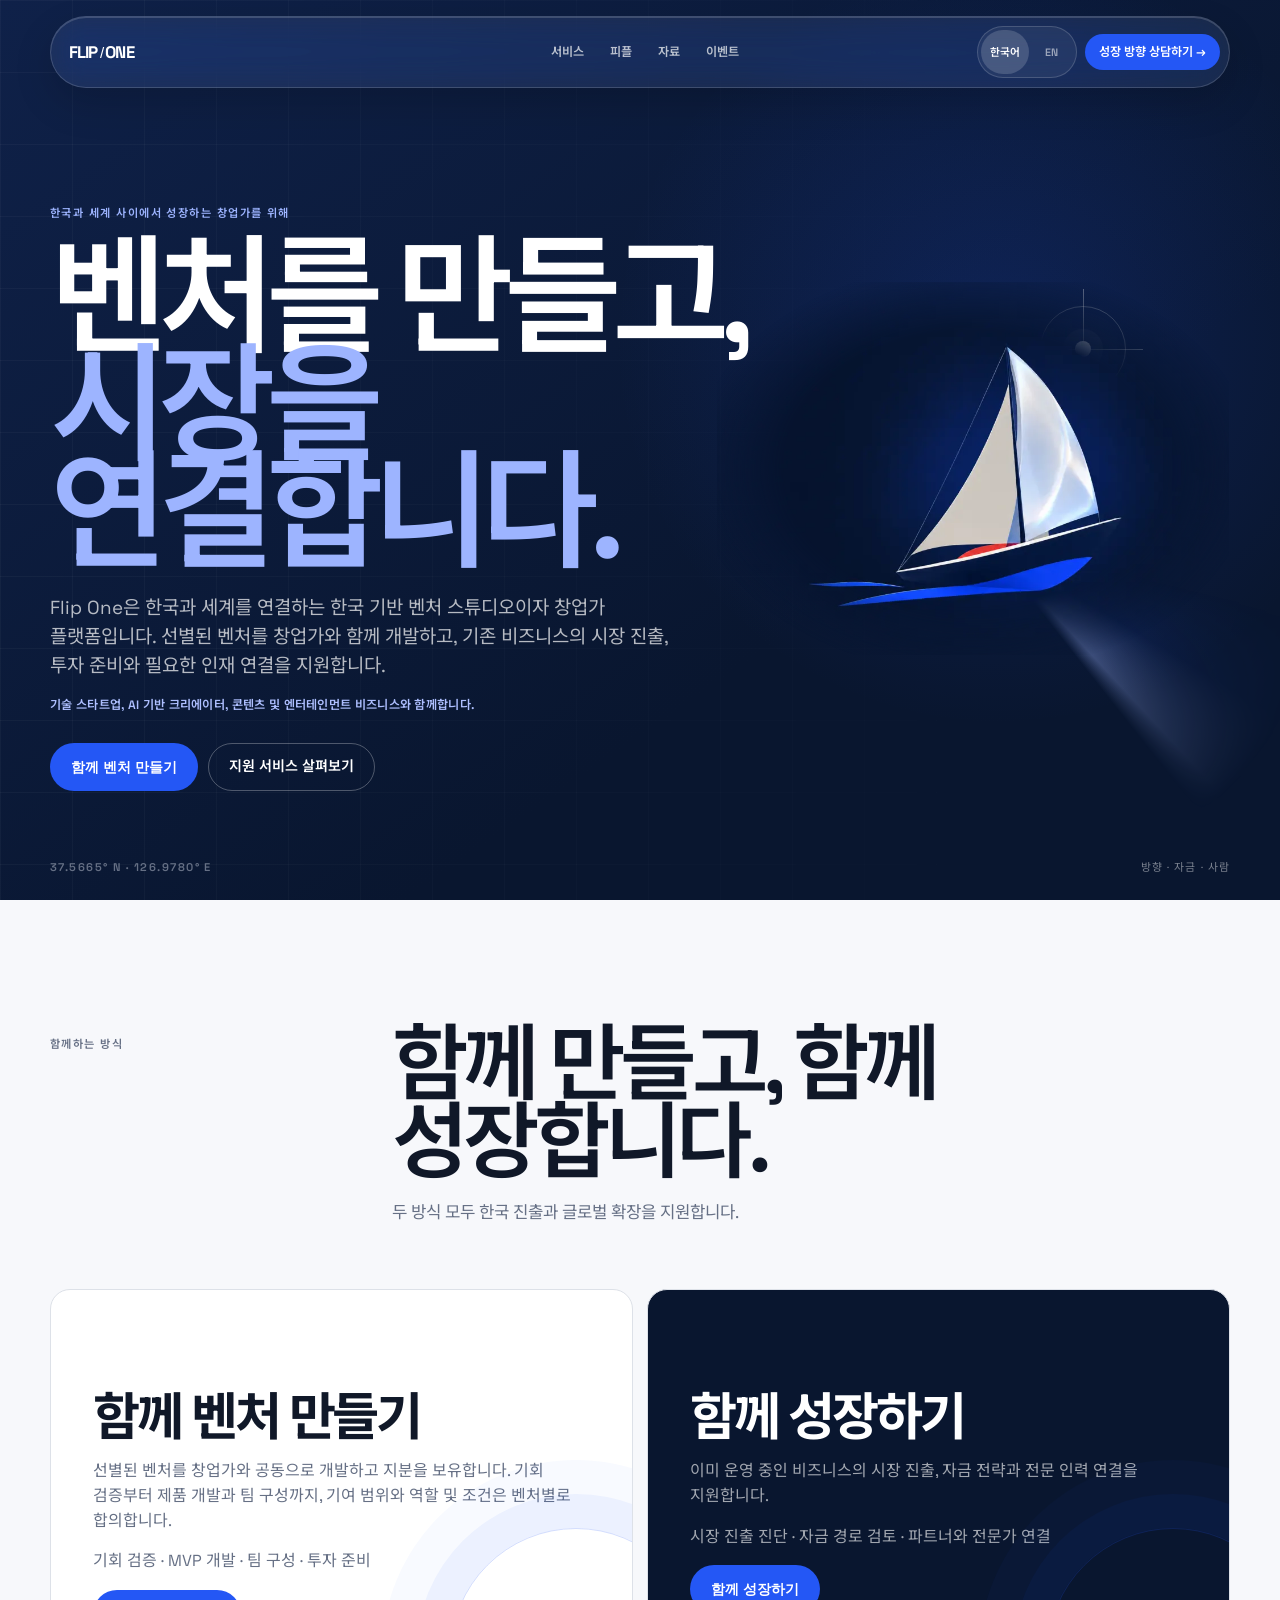
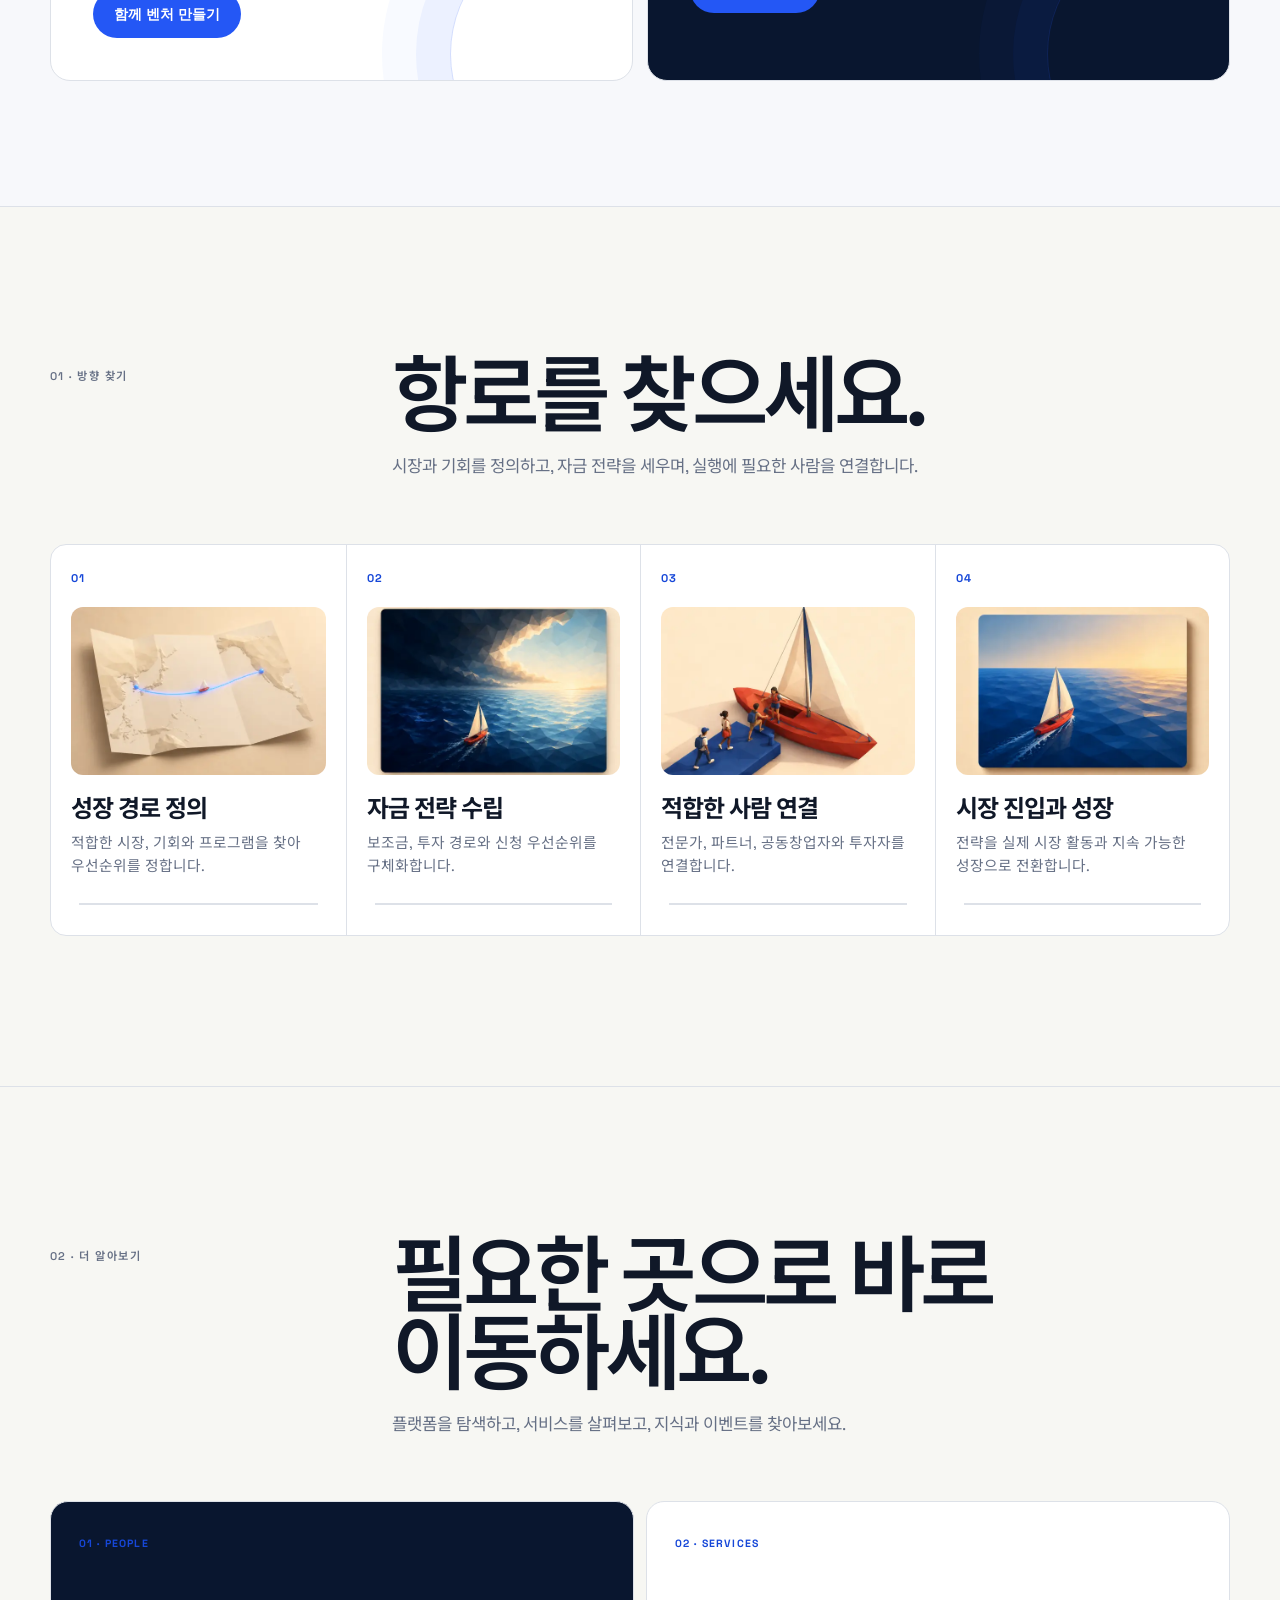
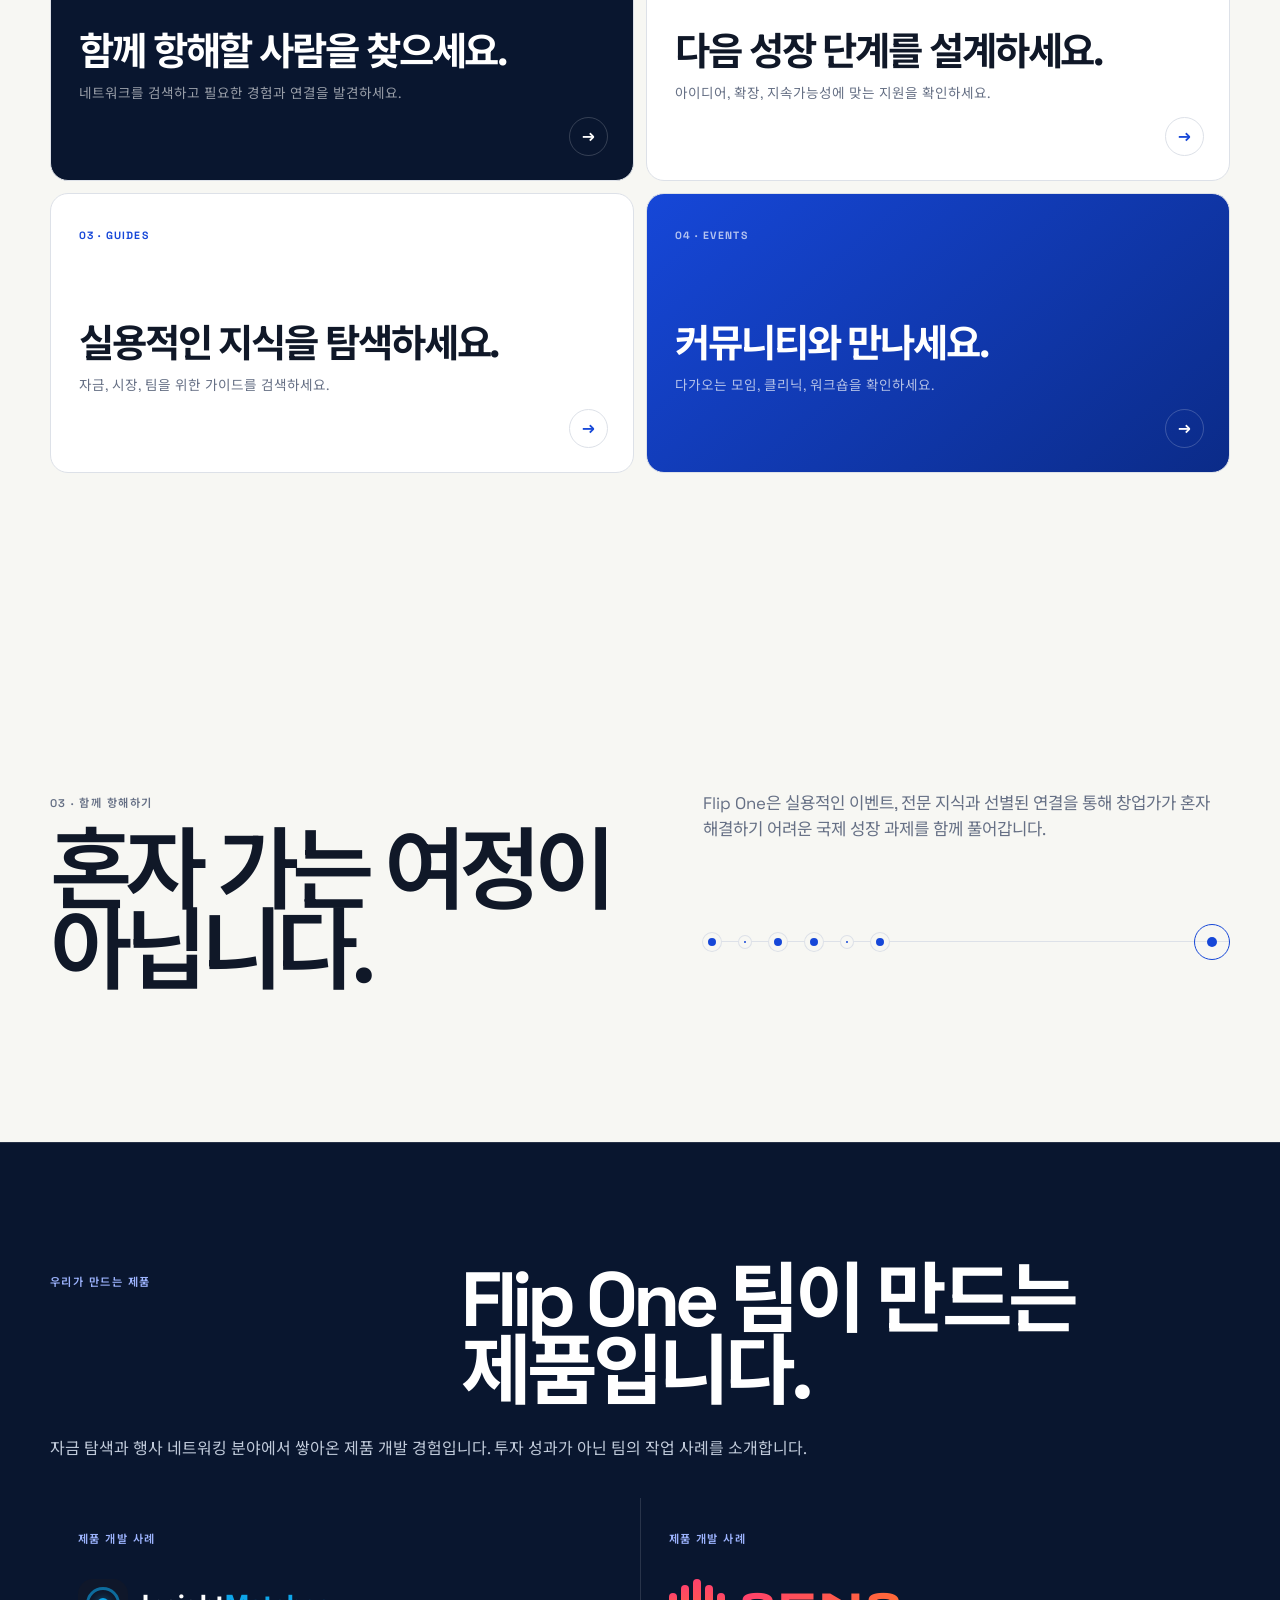
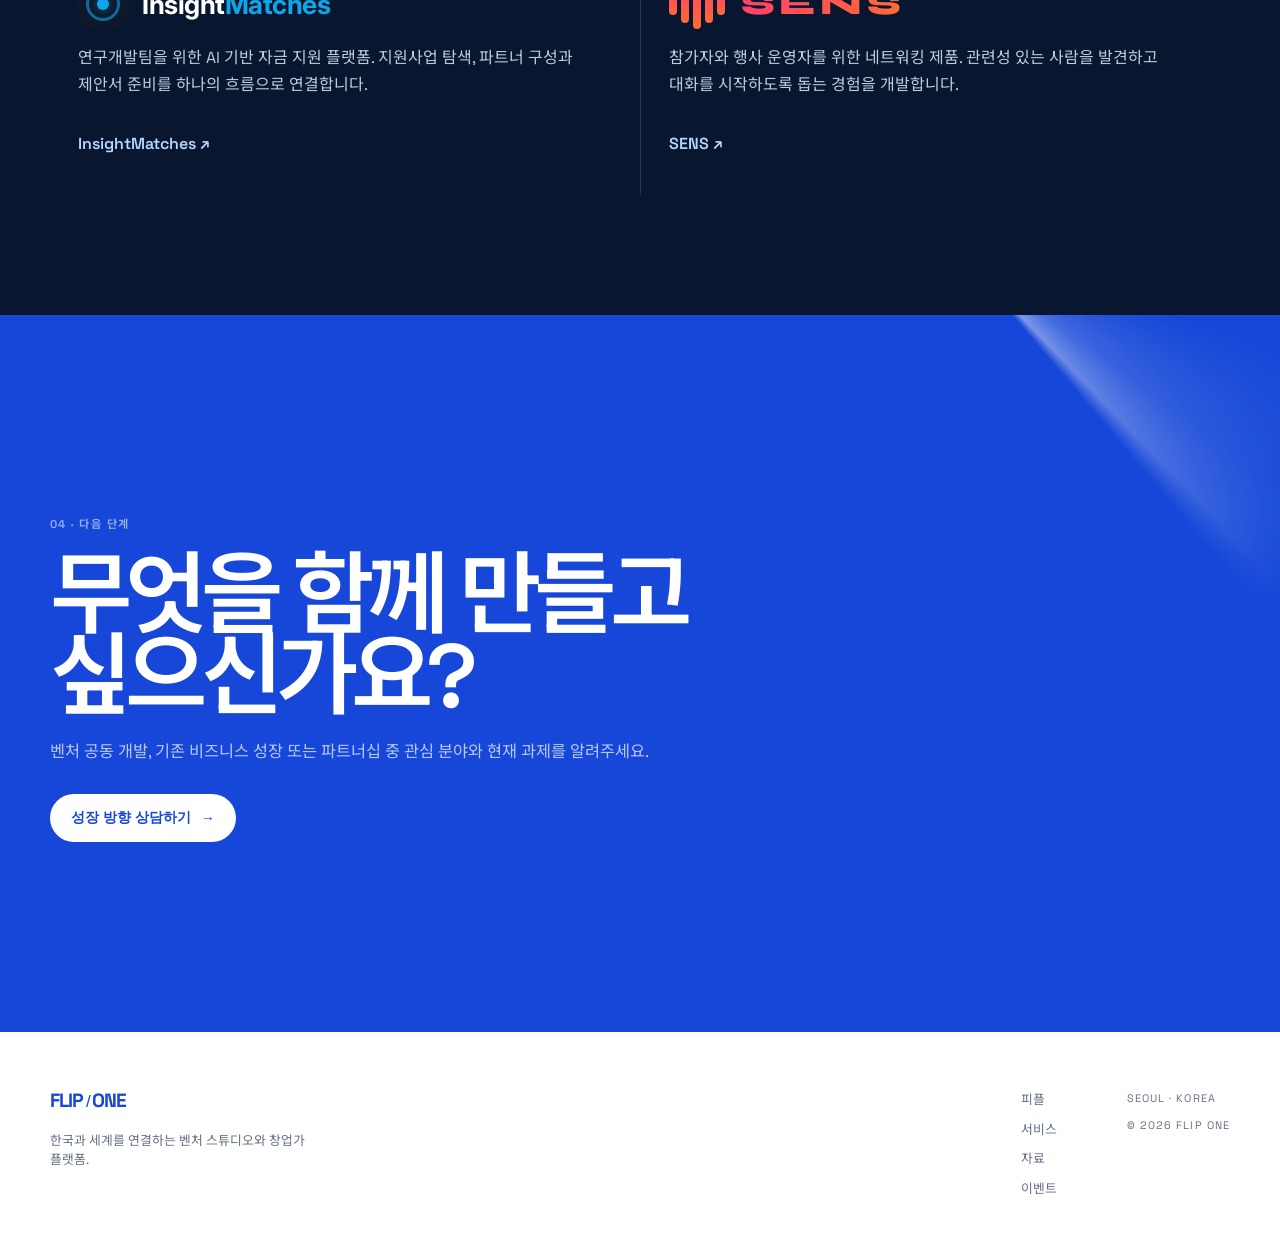
==== commit a12d0d55: "Refine studio positioning and People directory experience" ====
--- a/index.html
+++ b/index.html
@@ -3,19 +3,20 @@
 <head>
   <meta charset="utf-8">
   <meta name="viewport" content="width=device-width, initial-scale=1">
-  <meta name="description" content="Flip One은 해외 벤처의 한국 진출과 한국 기반 비즈니스의 글로벌 확장을 지원하는 서울 기반 벤처 플랫폼입니다.">
+  <meta name="description" content="Flip One은 해외 벤처의 한국 진출과 한국 기반 비즈니스의 글로벌 확장을 지원하는 한국 기반 벤처 플랫폼입니다.">
   <meta name="theme-color" content="#09162f">
   <meta property="og:type" content="website">
   <meta property="og:locale" content="ko_KR">
   <meta property="og:title" content="Flip One | 스타트업의 길을 밝히는 등대">
-  <meta property="og:description" content="한국 진출과 글로벌 확장을 위해 자금 전략, 시장 전문성과 사람을 연결하는 서울 기반 벤처 플랫폼.">
+  <meta property="og:description" content="한국 진출과 글로벌 확장을 위해 자금 전략, 시장 전문성과 사람을 연결하는 한국 기반 벤처 플랫폼.">
   <meta name="twitter:card" content="summary">
   <title>Flip One | 스타트업의 길을 밝히는 등대</title>
   <link rel="preconnect" href="https://fonts.googleapis.com">
   <link rel="preconnect" href="https://fonts.gstatic.com" crossorigin>
   <link href="https://fonts.googleapis.com/css2?family=Noto+Sans+KR:wght@400;500;600;700&amp;family=Space+Grotesk:wght@400;500;600;700&amp;display=swap" rel="stylesheet">
   <link rel="stylesheet" href="styles.css">
-  <script src="script.js" defer></script>
+  <link href="https://fonts.googleapis.com/css2?family=Inter:wght@700&family=Syne:wght@800&display=swap" rel="stylesheet">
+  <script src="script.js?v=studio-proof-14" defer></script>
 </head>
 <body class="home-page">
   <a class="skip-link" href="#main" data-i18n="skip">본문으로 건너뛰기</a>
@@ -61,14 +62,14 @@
       <div class="shell hero__content">
         <p class="eyebrow" data-i18n="heroEyebrow">한국과 세계를 연결하며 성장하는 창업가를 위해</p>
         <h1 id="hero-heading">
-          <span data-i18n="heroTitle1">스타트업의 길을</span>
-          <span class="hero__accent" data-i18n="heroTitle2">밝히는 등대.</span>
+          <span data-i18n="heroTitle1">벤처를 만들고,</span>
+          <span class="hero__accent" data-i18n="heroTitle2">시장을 연결합니다.</span>
         </h1>
-        <p class="hero__summary" data-i18n="heroSummary">Flip One은 한국과 세계 사이에서 성장하는 창업가를 위한 서울 기반 벤처 플랫폼입니다. 해외 벤처의 한국 진출과 한국 기반 비즈니스의 글로벌 확장을 지원합니다.</p>
+        <p class="hero__summary" data-i18n="heroSummary">Flip One은 한국과 세계를 연결하는 한국 기반 벤처 스튜디오이자 창업가 플랫폼입니다. 선별된 벤처를 창업가와 함께 개발하고, 기존 비즈니스의 시장 진출, 투자 준비와 필요한 인재 연결을 지원합니다.</p>
         <p class="hero__audience" data-i18n="heroAudience">기술 스타트업, AI 기반 크리에이터, 콘텐츠 및 엔터테인먼트 비즈니스와 함께합니다.</p>
         <div class="hero__actions">
-          <a class="button button--primary" href="#course"><span data-i18n="cta">성장 방향 상담하기</span> <span aria-hidden="true">→</span></a>
-          <a class="button button--ghost" href="services.html" data-i18n="exploreServices">서비스 살펴보기</a>
+          <button class="button button--primary" type="button" data-open-course data-engagement="build" data-i18n="buildTitle">함께 벤처 만들기</button>
+          <a class="button button--ghost" href="services.html" data-i18n="supportCta">지원 서비스 살펴보기</a>
         </div>
       </div>
 
@@ -78,15 +79,7 @@
       </div>
     </section>
 
-    <section class="audience-pathways" aria-labelledby="audience-pathways-heading">
-      <div class="shell">
-        <div class="section-heading"><div><p class="coordinate" data-i18n="pathwaysLabel">두 개의 방향 · 하나의 플랫폼</p></div><div><h2 id="audience-pathways-heading" data-i18n="homePathwaysTitle">한국으로, 그리고 세계로.</h2><p data-i18n="homePathwaysSummary">같은 실행 방식으로 서로 다른 시장 진출 과제를 해결합니다.</p></div></div>
-        <div class="audience-pathways__grid">
-          <article><span>GLOBAL → KOREA</span><h3 data-i18n="inboundTitle">한국 진출</h3><p data-i18n="inboundBody">해외 창업가와 조직을 한국의 시장, 자금, 파트너와 연결합니다.</p><ul><li data-i18n="homeInbound1">한국 시장 및 기회 검증</li><li data-i18n="homeInbound2">정부지원사업과 자금 경로</li><li data-i18n="homeInbound3">현지 파트너와 전문가</li><li data-i18n="homeInbound4">실행 가능한 진입 계획</li></ul></article>
-          <article><span>KOREA → GLOBAL</span><h3 data-i18n="outboundTitle">글로벌 진출</h3><p data-i18n="outboundBody">한국 창업가를 글로벌 시장, 자금, 파트너와 연결합니다.</p><ul><li data-i18n="homeOutbound1">해외 시장 우선순위 설정</li><li data-i18n="homeOutbound2">국제 보조금과 자금 전략</li><li data-i18n="homeOutbound3">글로벌 파트너와 컨소시엄</li><li data-i18n="homeOutbound4">검증 가능한 확장 계획</li></ul></article>
-        </div>
-      </div>
-    </section>
+<section class="audience-pathways" aria-labelledby="engagement-heading"><div class="shell"><div class="section-heading"><p class="coordinate" data-i18n="engagementLabel">함께하는 방식</p><div><h2 id="engagement-heading" data-i18n="servicesTitle">함께 만들고, 함께 성장합니다.</h2><p data-i18n="routeContext">두 방식 모두 한국 진출과 글로벌 확장을 지원합니다.</p></div></div><div class="audience-pathways__grid"><article><h3 data-i18n="buildTitle">함께 벤처 만들기</h3><p data-i18n="buildBody">선별된 벤처를 창업가와 공동으로 개발하고 지분을 보유합니다. 기회 검증부터 제품 개발과 팀 구성까지, 기여 범위와 역할 및 조건은 벤처별로 합의합니다.</p><p data-i18n="buildItems">기회 검증 · MVP 개발 · 팀 구성 · 투자 준비</p><button type="button" class="button button--primary" data-open-course data-engagement="build" data-i18n="buildTitle">함께 벤처 만들기</button></article><article><h3 data-i18n="growTitle">함께 성장하기</h3><p data-i18n="growBody">이미 운영 중인 비즈니스의 시장 진출, 자금 전략과 전문 인력 연결을 지원합니다.</p><p data-i18n="growItems">시장 진출 진단 · 자금 경로 검토 · 파트너와 전문가 연결</p><button type="button" class="button button--primary" data-open-course data-engagement="grow" data-i18n="growTitle">함께 성장하기</button></article></div></div></section>
 
     <section class="direction" id="direction" aria-labelledby="direction-heading">
       <div class="shell">
@@ -159,14 +152,14 @@
       </div>
     </section>
 
-    <section class="credibility" aria-labelledby="credibility-heading"><div class="shell"><div class="credibility__intro"><p class="coordinate" data-i18n="credibilityLabel">전문성을 기반으로</p><h2 id="credibility-heading" data-i18n="credibilityTitle">서울에서 시작해 세계와 연결합니다.</h2></div><div class="credibility__grid"><article><strong data-i18n="credibility1Title">국제 자금 전문성</strong><p data-i18n="credibility1Body">InsightMatches의 국제 보조금 및 컨소시엄 경험을 기반으로 합니다.</p></article><article><strong data-i18n="credibility2Title">한국 시장 실행력</strong><p data-i18n="credibility2Body">한국 진출에 필요한 시장 이해와 현지 연결을 제공합니다.</p></article><article><strong data-i18n="credibility3Title">엄선된 네트워크</strong><p data-i18n="credibility3Body">창업가의 과제에 맞는 전문가, 운영자와 파트너를 연결합니다.</p></article></div></div></section>
+    <section class="credibility" aria-labelledby="credibility-heading"><div class="shell"><div class="credibility__intro"><p class="coordinate" data-i18n="credibilityLabel">우리가 만드는 제품</p><h2 id="credibility-heading" data-i18n="credibilityTitle">Flip One 팀이 만드는 제품입니다.</h2></div><p class="proof-intro" data-i18n="proofIntro">자금 탐색과 행사 네트워킹 분야에서 쌓아온 제품 개발 경험입니다. 투자 성과가 아닌 팀의 작업 사례를 소개합니다.</p><div class="credibility__grid proof-grid"><article><span class="coordinate" data-i18n="proofDetail">제품 개발 사례</span><h3 class="insightmatches-logo"><span class="icon" aria-hidden="true"></span><span class="text">Insight<span>Matches</span></span></h3><p data-i18n="proofIM">연구개발팀을 위한 AI 기반 자금 지원 플랫폼. 지원사업 탐색, 파트너 구성과 제안서 준비를 하나의 흐름으로 연결합니다.</p><a class="proof-link" href="https://www.insightmatches.com/" target="_blank" rel="noopener noreferrer">InsightMatches ↗</a></article><article><span class="coordinate" data-i18n="proofDetail">제품 개발 사례</span><h3 class="sens-logo-container horizontal"><span class="logo-mark" aria-hidden="true"><i class="logo-bar"></i><i class="logo-bar"></i><i class="logo-bar"></i><i class="logo-bar"></i><i class="logo-bar"></i></span><span class="logo-wordmark">Sens</span></h3><p data-i18n="proofSENS">참가자와 행사 운영자를 위한 네트워킹 제품. 관련성 있는 사람을 발견하고 대화를 시작하도록 돕는 경험을 개발합니다.</p><a class="proof-link" href="https://www.sensai.cc/" target="_blank" rel="noopener noreferrer">SENS ↗</a></article></div></div></section>
 
     <section class="course" id="course" aria-labelledby="course-heading">
       <div class="course__beam" aria-hidden="true"></div>
       <div class="shell course__content">
         <p class="coordinate" data-i18n="courseLabel">04 · 다음 단계</p>
-        <h2 id="course-heading" data-i18n="courseTitle">어디에서, 어디로 성장하고 있나요?</h2>
-        <p data-i18n="courseBody">현재 시장, 목표 시장과 가장 큰 과제를 알려주세요. 실행 가능한 다음 단계를 함께 살펴보겠습니다.</p>
+        <h2 id="course-heading" data-i18n="courseTitle">무엇을 함께 만들고 싶으신가요?</h2>
+        <p data-i18n="courseBody">벤처 공동 개발, 기존 비즈니스 성장 또는 파트너십 중 관심 분야와 현재 과제를 알려주세요.</p>
         <button class="button button--primary" type="button" data-open-course><span data-i18n="cta">성장 방향 상담하기</span> <span aria-hidden="true">→</span></button>
       </div>
     </section>
@@ -174,7 +167,7 @@
 
   <footer class="footer">
     <div class="shell footer__grid">
-      <div><span class="wordmark"><span>FLIP</span><span class="wordmark__slash">/</span><span>ONE</span></span><p data-i18n="footerLine">한국과 세계를 연결하는 스타트업 플랫폼.</p></div>
+      <div><span class="wordmark"><span>FLIP</span><span class="wordmark__slash">/</span><span>ONE</span></span><p data-i18n="footerLine">한국과 세계를 연결하는 벤처 스튜디오와 창업가 플랫폼.</p></div>
       <div class="footer__links"><a href="people.html" data-i18n="navPeople">피플</a><a href="services.html" data-i18n="navServices">서비스</a><a href="resources.html" data-i18n="navResources">자료</a><a href="events.html" data-i18n="navEvents">이벤트</a></div>
       <div class="footer__meta"><span>SEOUL · KOREA</span><span>© 2026 FLIP ONE</span></div>
     </div>
@@ -182,8 +175,8 @@
 
   <dialog class="course-dialog" id="course-dialog" aria-labelledby="dialog-title">
     <form class="course-form" id="course-form" method="dialog">
-      <div class="course-form__head"><div><p class="coordinate" data-i18n="dialogLabel">항로 설계</p><h2 id="dialog-title" data-i18n="dialogTitle">어디로 향하고 있나요?</h2></div><button class="dialog-close" type="button" data-close-course aria-label="닫기" data-i18n-aria="close">×</button></div>
-      <label><span data-i18n="nameLabel">이름</span><input name="name" autocomplete="name" required></label>
+      <div class="course-form__head"><div><p class="coordinate" data-i18n="dialogLabel">항로 설계</p><h2 id="dialog-title" data-i18n="dialogTitle">어떻게 함께할까요?</h2></div><button class="dialog-close" type="button" data-close-course aria-label="닫기" data-i18n-aria="close">×</button></div>
+      <label><span data-i18n="engagementQuestion">어떤 협업을 원하시나요?</span><select name="engagement"><option value="build" data-i18n="engagementBuild">벤처 공동 개발</option><option value="grow" data-i18n="engagementGrow">기존 비즈니스 성장</option><option value="partner" data-i18n="engagementPartner">파트너십 논의</option></select></label><label><span data-i18n="nameLabel">이름</span><input name="name" autocomplete="name" required></label>
       <label><span data-i18n="emailLabel">이메일</span><input name="email" type="email" autocomplete="email" required></label>
       <label><span data-i18n="directionLabel">성장 방향</span><select name="direction"><option value="inbound" data-i18n="inboundTitle">한국 진출</option><option value="outbound" data-i18n="outboundTitle">글로벌 진출</option><option value="both" data-i18n="bothDirection">양쪽 시장 연결</option></select></label>
       <label><span data-i18n="stageLabel">현재 단계</span><select name="stage"><option data-i18n="stageIdea">아이디어 구체화</option><option data-i18n="stageScale">스케일업</option><option data-i18n="stageSustain">지속가능한 성장</option></select></label>
--- a/styles.css
+++ b/styles.css
@@ -636,9 +636,11 @@
 .people-grid { display: grid; grid-template-columns: repeat(3, 1fr); gap: 10px; margin-top: 8px; }
 .person-card { min-width: 0; overflow: hidden; border: 1px solid rgba(255,255,255,0.12); border-radius: 13px; background: rgba(9,22,47,0.62); transition: transform 180ms var(--ease), border-color 180ms var(--ease), background 180ms var(--ease); }
 .person-card:hover { transform: translateY(-3px); border-color: rgba(157,180,255,0.55); background: rgba(21,39,79,0.9); }
-.person-card__button { display: block; width: 100%; height: 100%; padding: 20px; border: 0; background: transparent; color: inherit; font: inherit; text-align: left; cursor: pointer; }
+.person-card__button { display: flex; flex-direction: column; align-items: stretch; width: 100%; height: 100%; padding: 20px; border: 0; background: transparent; color: inherit; font: inherit; text-align: left; cursor: pointer; }
+.person-card__portrait { flex-shrink: 0; }
 .person-card__button:focus-visible { outline: 3px solid #9db4ff; outline-offset: -3px; }
-.person-card__portrait { width: calc(100% + 40px); aspect-ratio: 1.45 / 1; margin: -20px -20px 16px; overflow: hidden; background: var(--blue-soft); }
+.person-card__portrait { width: calc(100% + 40px); aspect-ratio: 1 / 1; margin: -20px -20px 16px; overflow: hidden; background: var(--blue-soft); border-bottom: 3px solid #1647D8; }
+.person-initials { display: grid; height: 100%; place-items: center; font-size: 3rem; color: #1647D8; }
 .person-card__portrait img { display: block; width: 100%; height: 100%; object-fit: cover; object-position: center 30%; transition: transform 350ms var(--ease); }
 .person-card:hover .person-card__portrait img { transform: scale(1.025); }
 .person-card__head { display: flex; justify-content: space-between; align-items: center; gap: 8px; min-height: 18px; margin-bottom: 8px; }
@@ -673,6 +675,68 @@
 .intro-form input, .intro-form textarea { width: 100%; padding: 12px 13px; border: 1px solid rgba(255,255,255,.15); border-radius: 10px; background: rgba(255,255,255,.08); color: #fff; font: inherit; }
 .intro-form input:focus, .intro-form textarea:focus { border-color: #9db4ff; outline: 0; box-shadow: 0 0 0 3px rgba(157,180,255,.18); }
 
+/* People detail sheet: keep the directory in place behind a focused profile. */
+html.person-panel-open { overflow: hidden; scrollbar-gutter: stable; }
+.person-dialog.person-panel { position: fixed; inset: 0 0 0 auto; margin: 0; width: min(660px, 100%); max-width: 100%; height: 100dvh; max-height: 100dvh; border-radius: 24px 0 0 24px; overflow: hidden; background: #0d1b38; }
+.person-panel[open] { animation: person-panel-enter 220ms ease-out; }
+.person-dialog.person-panel article { display: flex; flex-direction: column; height: 100%; padding: 0; }
+.person-panel__bar { display: flex; align-items: center; justify-content: space-between; flex: none; padding: 16px 28px; border-bottom: 1px solid #ffffff1f; background: #ffffff05; }
+.person-panel__bar > span { color: #b8c8e8; font-size: .75rem; letter-spacing: .12em; }
+.person-panel .person-dialog__close { position: static; width: 44px; height: 44px; flex: none; }
+.person-panel__body { overflow-y: auto; overscroll-behavior: contain; min-height: 0; padding: 30px; flex: 1; }
+.person-panel .person-dialog__hero { grid-template-columns: 112px minmax(0,1fr); align-items: center; gap: 22px; }
+.person-panel .person-dialog__hero img { width: 112px; aspect-ratio: 1; border-radius: 20px; }
+.person-panel .person-dialog__hero h2 { font-size: clamp(1.65rem, 4vw, 2.4rem); line-height: 1.1; letter-spacing: -.04em; overflow-wrap: anywhere; }
+.person-panel .person-dialog__hero strong { font-size: .95rem; line-height: 1.5; }
+.person-panel .person-dialog__hero p { color: #becae0; font-size: .875rem; }
+.person-panel .person-dialog__bio { color: #d4ddef; line-height: 1.75; margin: 24px 0; }
+.person-panel__help { margin: 30px 0; }
+.person-panel__help h3, .person-panel .intro-form h3 { font-size: 1.2rem; margin: 0 0 8px; }
+.person-panel__help > p { font-size: .875rem; color: #bac8e1; margin: 0 0 16px; }
+.person-help-topic { display: flex; align-items: center; justify-content: space-between; gap: 16px; width: 100%; min-height: 62px; text-align: left; margin-top: 8px; padding: 16px 18px; border: 1px solid #ffffff26; border-radius: 12px; background: #ffffff08; color: #eef3ff; font: inherit; font-size: 1rem; cursor: pointer; transition: background 160ms, border-color 160ms; }
+.person-help-topic:hover { background: #1647d833; border-color: #8ba9ff; }
+.person-help-topic > span:last-child { color: #a9beff; }
+.person-panel :is(button, summary):focus-visible { outline: 3px solid #aec3ff; outline-offset: 3px; }
+.person-panel details { border-block: 1px solid #ffffff24; padding: 18px 0; margin-bottom: 24px; }
+.person-panel summary { cursor: pointer; color: #d0dcff; font-size: 1rem; padding: 6px 0; }
+.person-panel .person-dialog__facts { grid-template-columns: 1fr 1fr; gap: 20px; }
+.person-panel .person-dialog__facts section { padding: 0; border: 0; background: none; }
+.person-panel .person-dialog__facts h3 { font-size: .875rem; letter-spacing: 0; text-transform: none; margin-bottom: 8px; }
+.person-panel .person-dialog__facts p { font-size: .95rem; color: #d4ddef; }
+.person-panel__action { flex: none; padding: 16px 28px max(20px, env(safe-area-inset-bottom)); background: #142341; border-top: 1px solid #ffffff24; }
+.person-panel__action p { color: #bdcbe2; font-size: .875rem; line-height: 1.5; margin: 0 0 12px; }
+.person-panel__action .button { width: 100%; min-height: 48px; white-space: normal; text-align: center; font-size: 1rem; }
+.person-panel [hidden] { display: none !important; }
+.person-panel .intro-form label { font-size: .95rem; color: #d4ddef; }
+.person-panel .intro-form :is(input, textarea) { font-size: 1rem; }
+.person-panel .form-note, .person-panel .form-success { font-size: .875rem; line-height: 1.6; }
+@keyframes person-panel-enter { from { transform: translateX(35px); opacity: .5; } to { transform: translateX(0); opacity: 1; } }
+@media (max-width: 600px) {
+  .person-dialog.person-panel { border-radius: 0; border: 0; }
+  .person-panel__body { padding: 22px 20px; }
+  .person-panel__bar, .person-panel__action { padding-left: 20px; padding-right: 20px; }
+  .person-panel .person-dialog__hero { grid-template-columns: 80px minmax(0,1fr); gap: 16px; }
+  .person-panel .person-dialog__hero img { width: 80px; border-radius: 14px; }
+}
+@media (prefers-reduced-motion: reduce) { .person-panel[open] { animation: none; } .person-help-topic { transition: none; } }
+
+.person-panel__portrait { width: 112px; aspect-ratio: 1; overflow: hidden; border-radius: 20px; }
+.person-panel .person-panel__portrait img { width: 100%; height: 100%; border-radius: 0; display: block; }
+.person-card__portrait img[src$="/casimir-agossou.png"],
+.person-panel__portrait img[src$="/casimir-agossou.png"] { transform: scale(1.65); transform-origin: 50% 35%; }
+.person-card:hover .person-card__portrait img[src$="/casimir-agossou.png"] { transform: scale(1.69); }
+@media (max-width: 600px) { .person-panel__portrait { width: 80px; border-radius: 14px; } }
+/* Reversible portrait crops: retain the original photographs and natural colour. */
+.person-card__portrait img[src*="arjuna-blanvillain"],
+.person-panel__portrait img[src*="arjuna-blanvillain"] { transform: scale(1.3); transform-origin: 49% 28%; }
+.person-card:hover .person-card__portrait img[src*="arjuna-blanvillain"] { transform: scale(1.32); }
+.person-card__portrait img[src$="/vladi-mun.png"],
+.person-panel__portrait img[src$="/vladi-mun.png"] { transform: scale(1.48); transform-origin: 100% 0%; }
+.person-card:hover .person-card__portrait img[src$="/vladi-mun.png"] { transform: scale(1.5); }
+
+.pilot-consent { display: flex !important; align-items: flex-start; gap: 12px; margin-top: 16px; font-size: .875rem; line-height: 1.6; color: #d4ddef; }
+.pilot-consent input[type="checkbox"] { width: 20px; height: 20px; flex: 0 0 20px; margin-top: 3px; }
+.person-panel button:disabled { opacity: .65; cursor: wait; }
 .document-lines { display: grid; gap: 8px; margin: 34px 0 auto; }
 .document-lines i { display: block; height: 1px; background: rgba(255,255,255,0.18); }
 .document-lines i:nth-child(2) { width: 78%; }
@@ -820,6 +884,26 @@
 .credibility__grid { display: grid; grid-template-columns: repeat(3, 1fr); gap: 1px; margin-top: 65px; background: rgba(255,255,255,.13); }
 .credibility__grid article { min-height: 210px; padding: 28px; background: var(--navy); }
 .credibility__grid strong { display: block; color: #fff; font-size: 1rem; }
+.proof-intro { max-width: 760px; margin: 28px 0 0; color: #c0cada; line-height: 1.7; }
+.credibility__grid.proof-grid { grid-template-columns: repeat(2,minmax(0,1fr)); margin-top: 36px; }
+.proof-grid h3 { margin: 28px 0 16px; font-size: clamp(1.8rem,4vw,3rem); letter-spacing: -.04em; color: #fff; }
+.proof-grid article p { margin: 0; font-size: 1rem; color: #c0cada; }
+.proof-grid .coordinate { color: #9db4ff; }
+.proof-link { display:inline-block; margin-top:24px; color:#b7d7ff; text-decoration:none; font-weight:600; padding:10px 0; }
+.proof-link:hover { color:#fff; text-decoration:underline; }
+.insightmatches-logo { display:flex; align-items:center; gap:14px; font-family:Inter,sans-serif; }
+.insightmatches-logo .icon { width:50px; height:50px; background:#0f172a; border-radius:15px; display:grid; place-items:center; position:relative; flex:none; }
+.insightmatches-logo .icon::before { content:''; width:28px; height:28px; border-radius:50%; border:3px solid #0ea5e999; }
+.insightmatches-logo .icon::after { content:''; position:absolute; width:12px; height:12px; background:#0ea5e9; border-radius:50%; box-shadow:0 0 10px #0ea5e980; }
+.insightmatches-logo .text { color:#fff; font-size:clamp(1.2rem,3vw,1.65rem); font-weight:700; letter-spacing:-.5px; }
+.insightmatches-logo .text span { color:#0ea5e9; }
+.sens-logo-container.horizontal { display:flex; align-items:center; gap:16px; }
+.sens-logo-container .logo-mark { display:flex; gap:4px; align-items:center; height:50px; }
+.sens-logo-container .logo-bar { width:8px; border-radius:6px; background:linear-gradient(180deg,#FF416C,#FF6B35); height:38px; }
+.sens-logo-container .logo-bar:nth-child(1), .sens-logo-container .logo-bar:nth-child(5) { height:22px; }
+.sens-logo-container .logo-bar:nth-child(3) { height:50px; }
+.sens-logo-container .logo-wordmark { font-family:Syne,sans-serif; font-weight:800; letter-spacing:.15em; text-transform:uppercase; background:linear-gradient(90deg,#FF416C,#FF6B35); -webkit-background-clip:text; background-clip:text; color:transparent; font-size:2rem; }
+@media(max-width:700px) { .credibility__grid.proof-grid { grid-template-columns: 1fr; } }
 .credibility__grid p { margin: 58px 0 0; color: rgba(255,255,255,.56); font-size: .8rem; line-height: 1.65; }
 .community__grid { display: grid; grid-template-columns: 1.05fr 0.95fr; gap: 70px; align-items: end; }
 .community h2 { max-width: 680px; margin: 18px 0 0; font-size: clamp(3rem, 7vw, 6.6rem); font-weight: 600; letter-spacing: -0.075em; line-height: 0.9; }
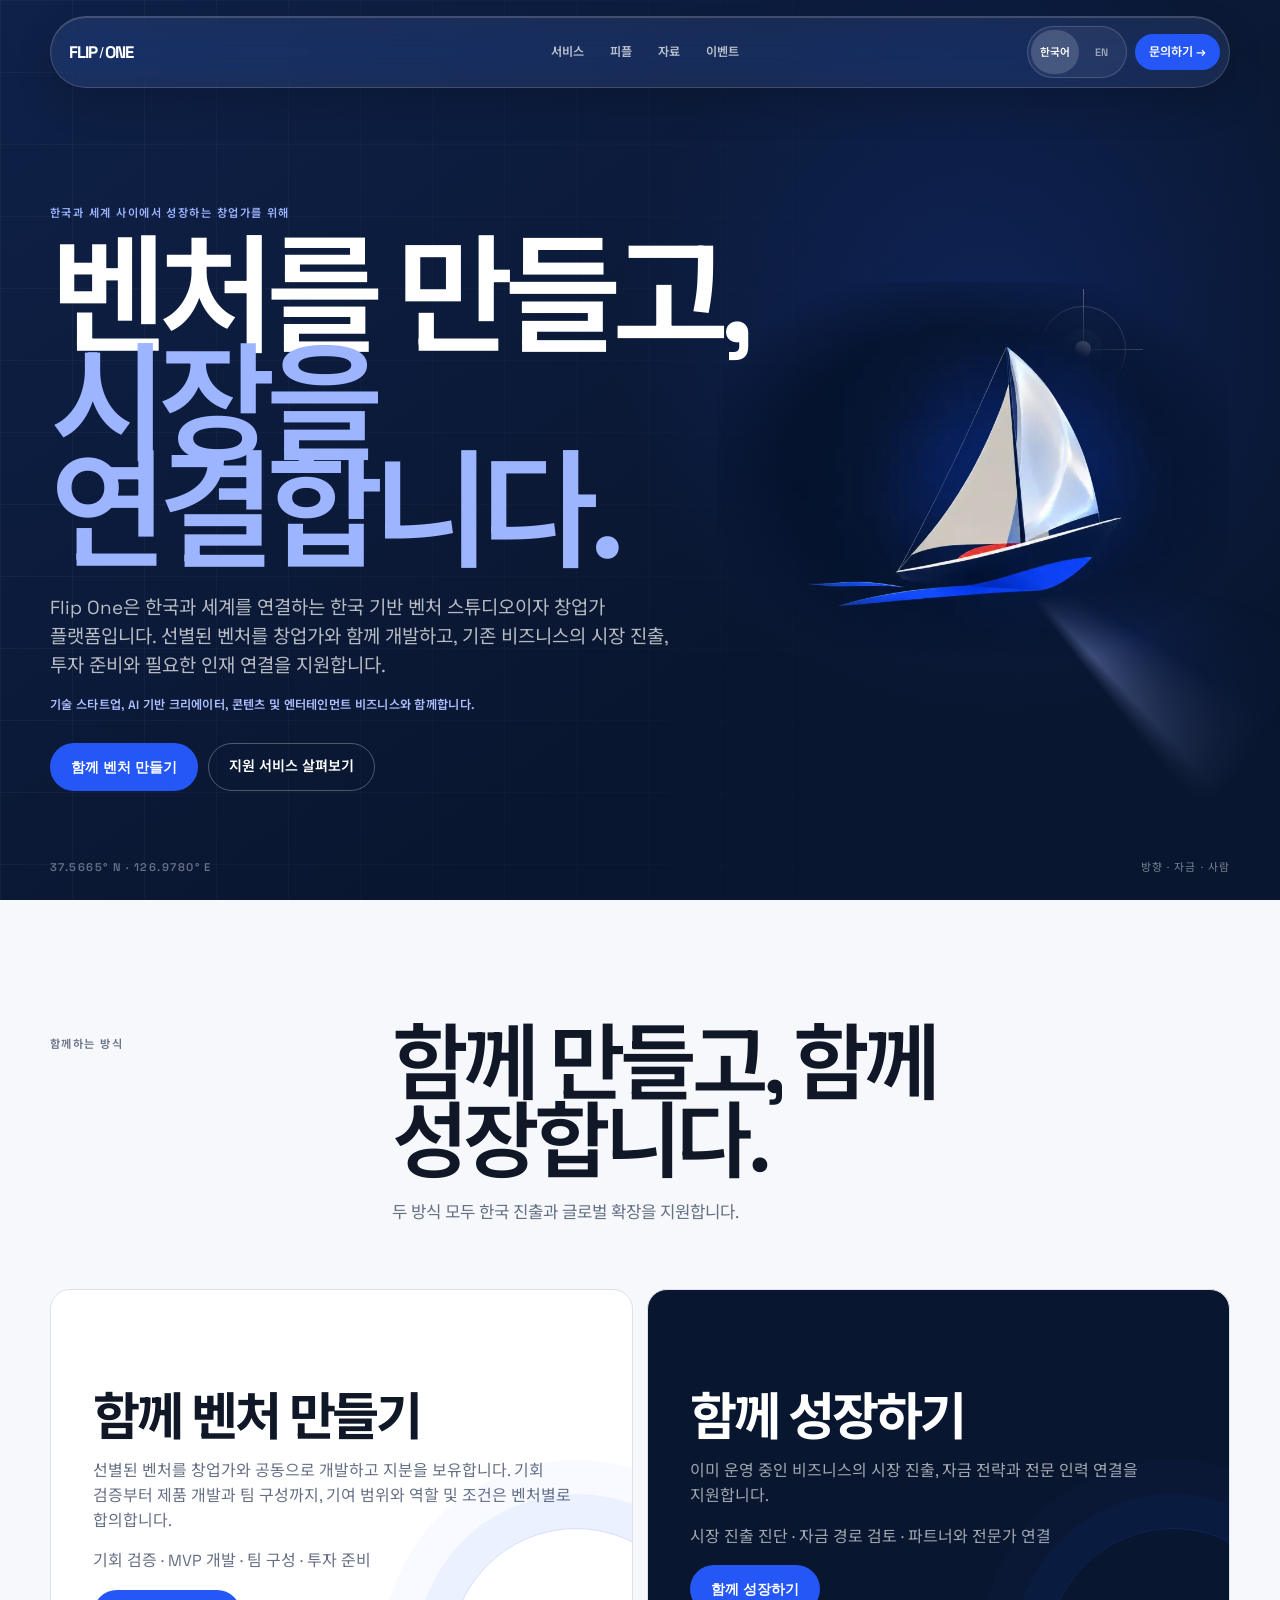
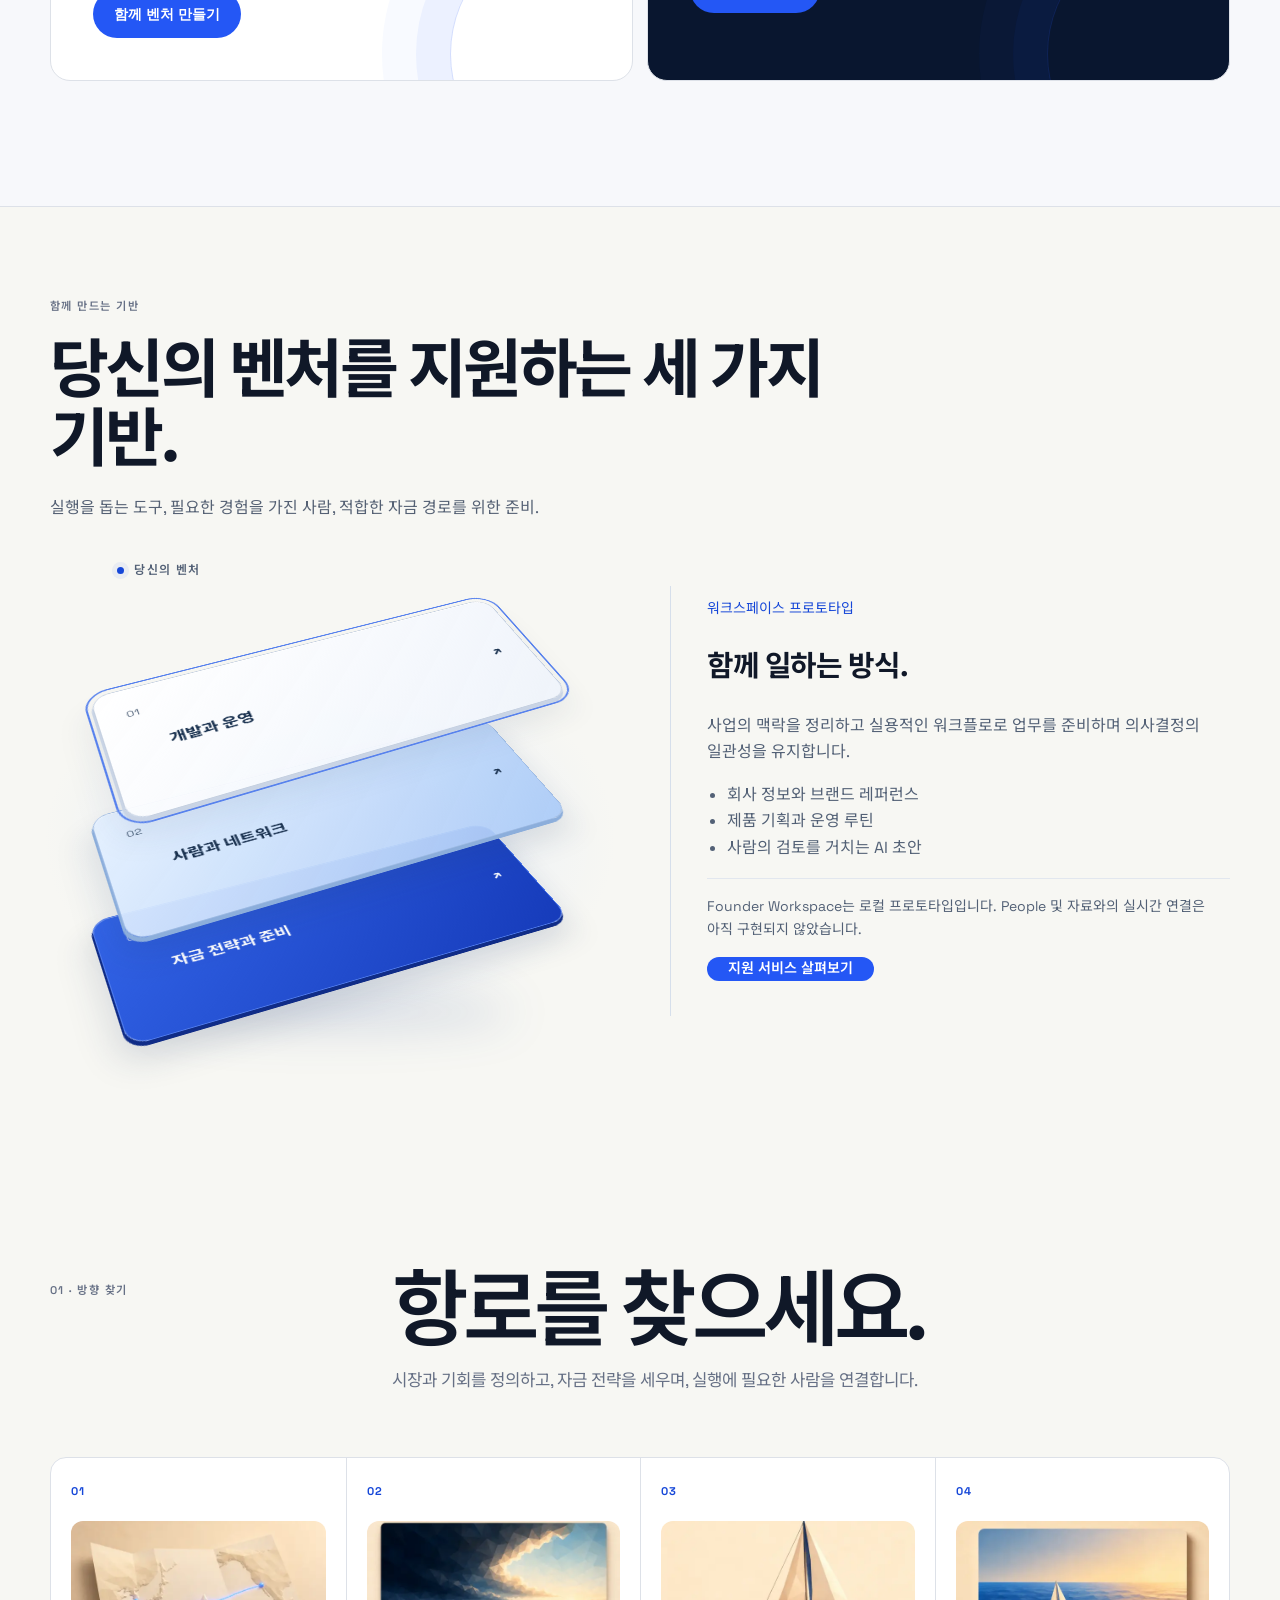
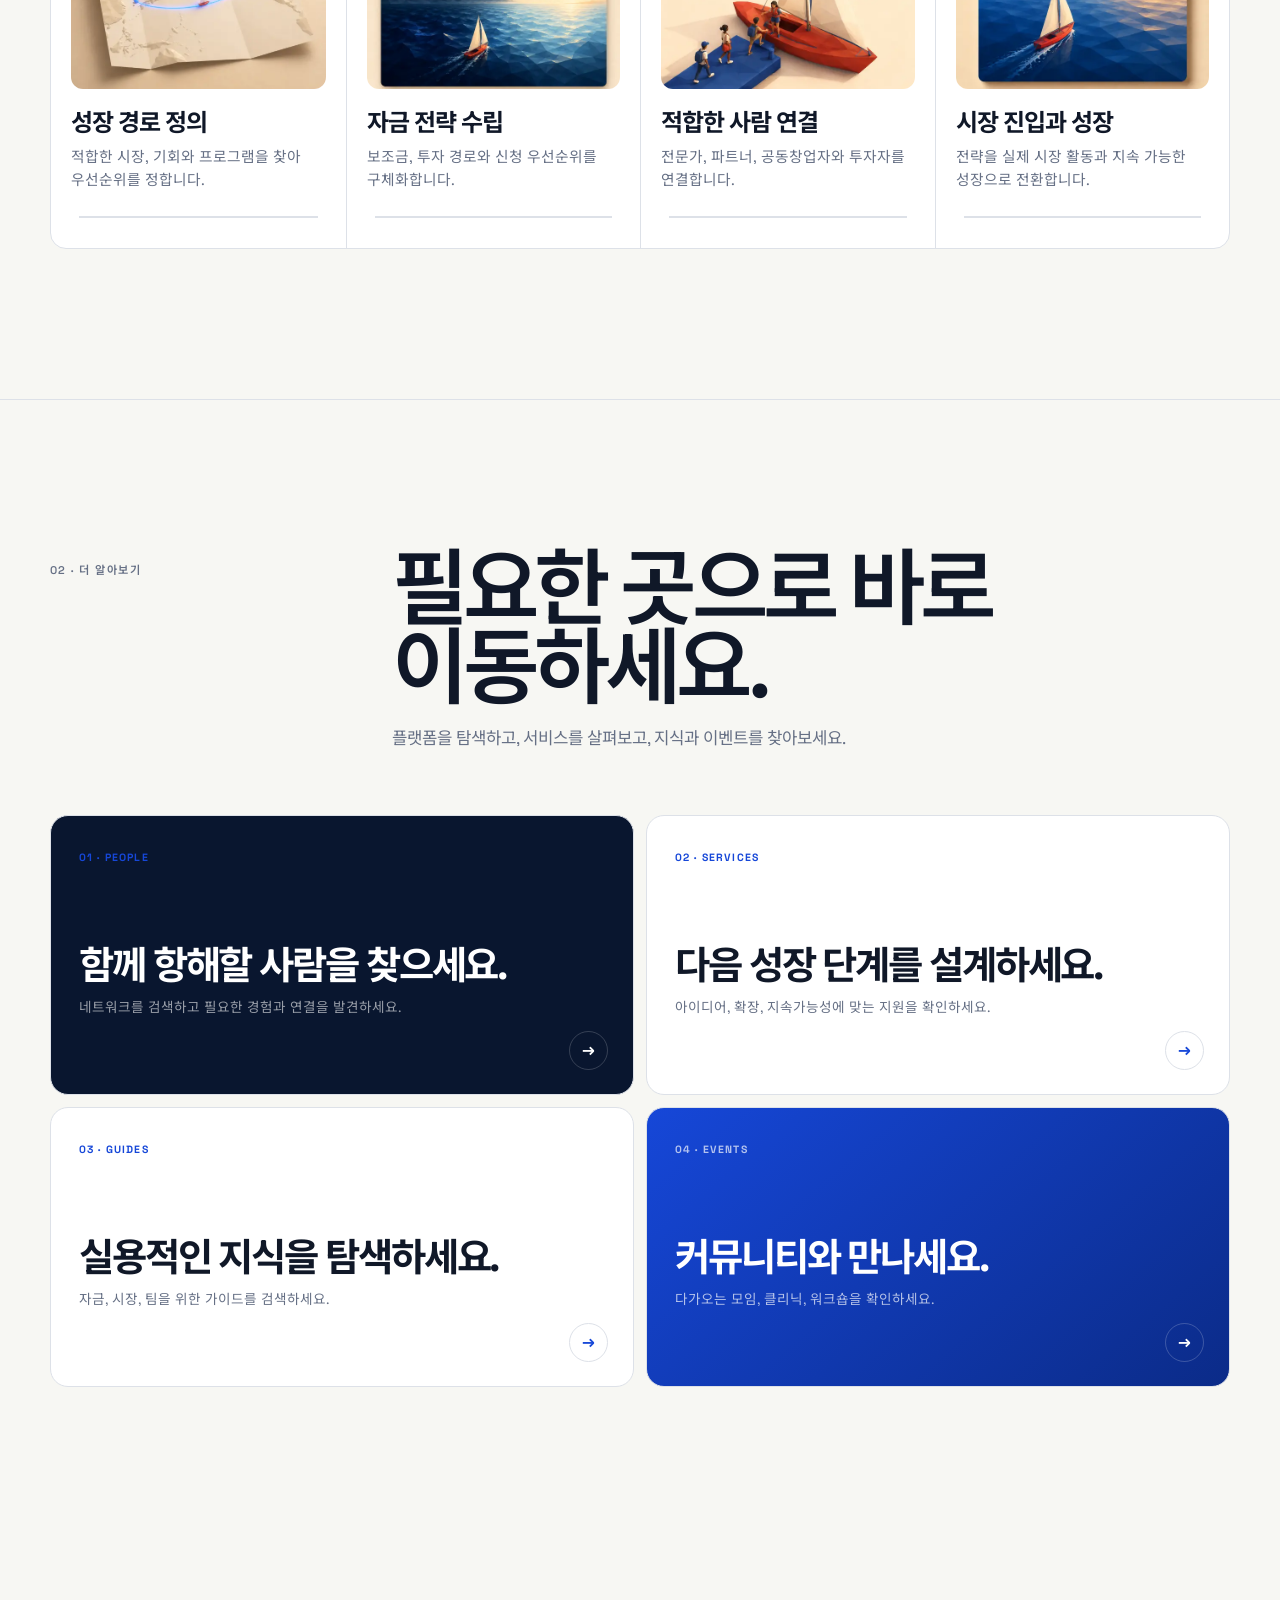
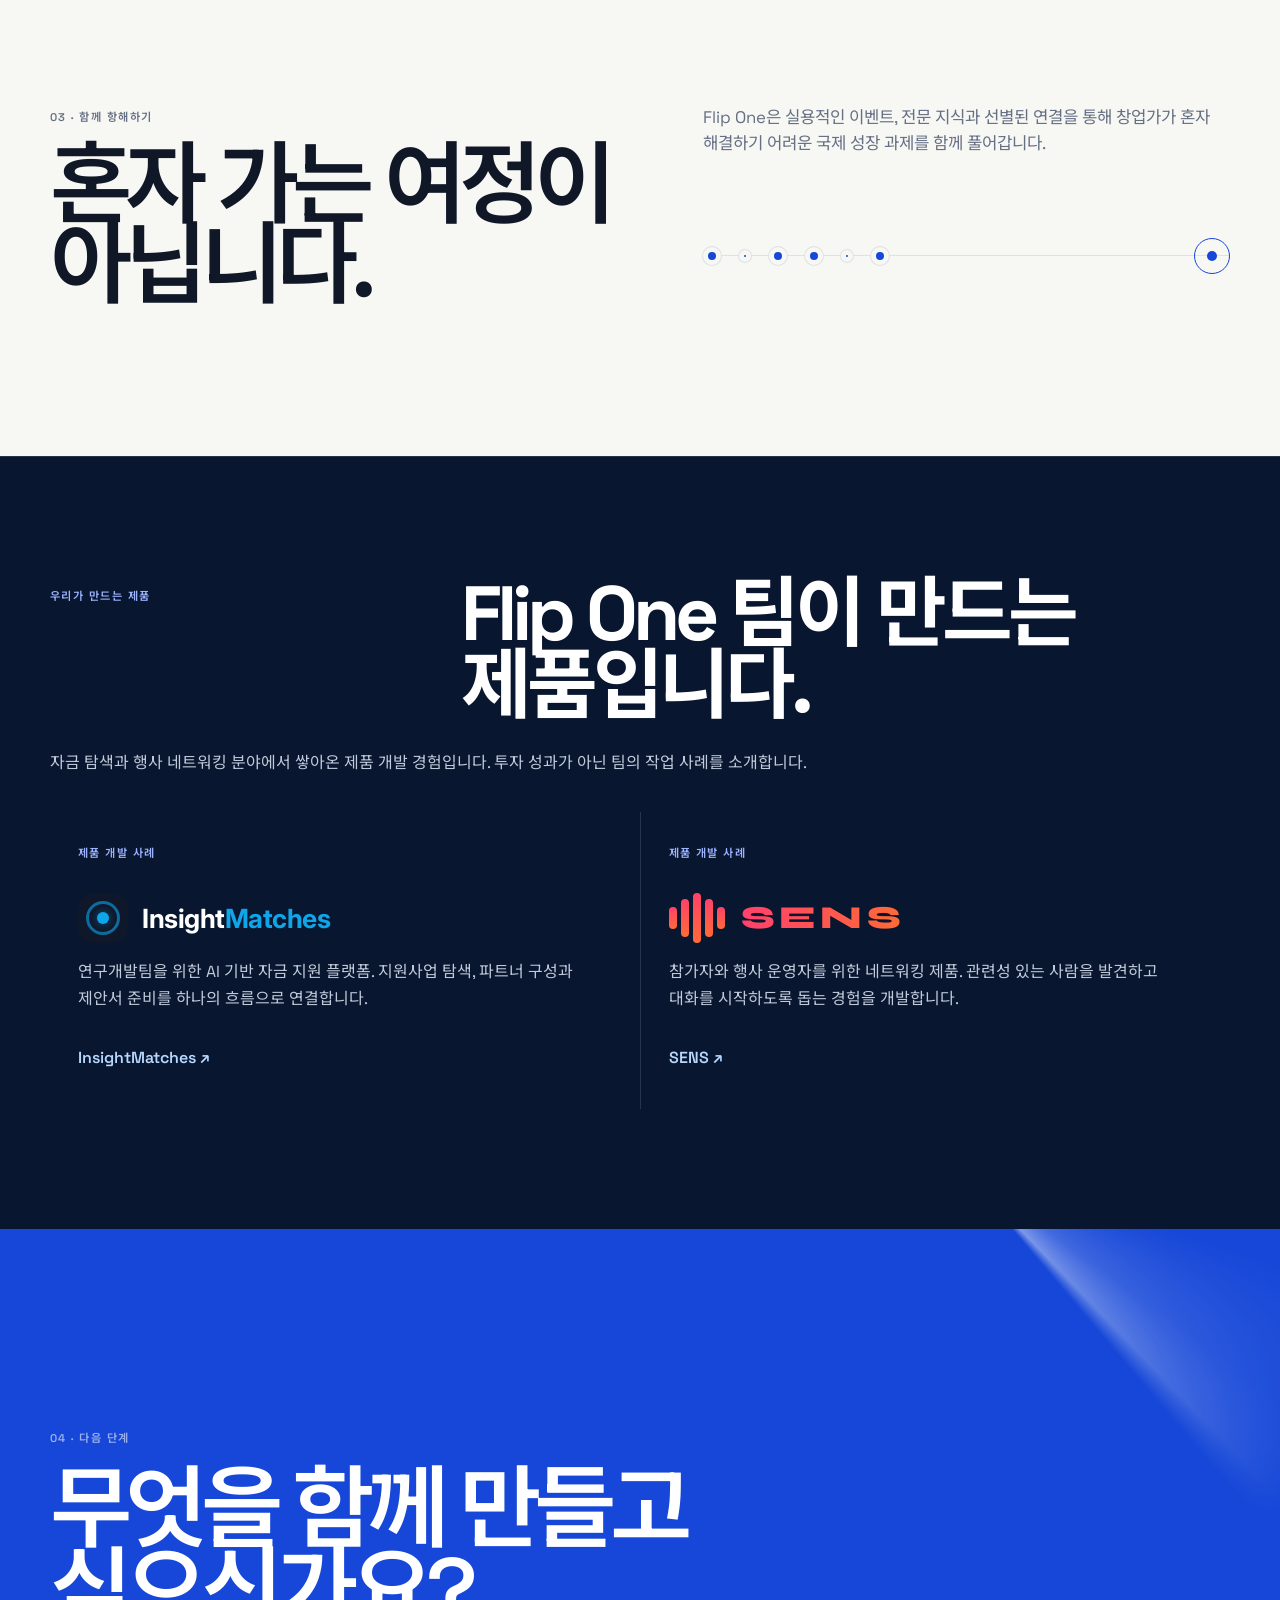
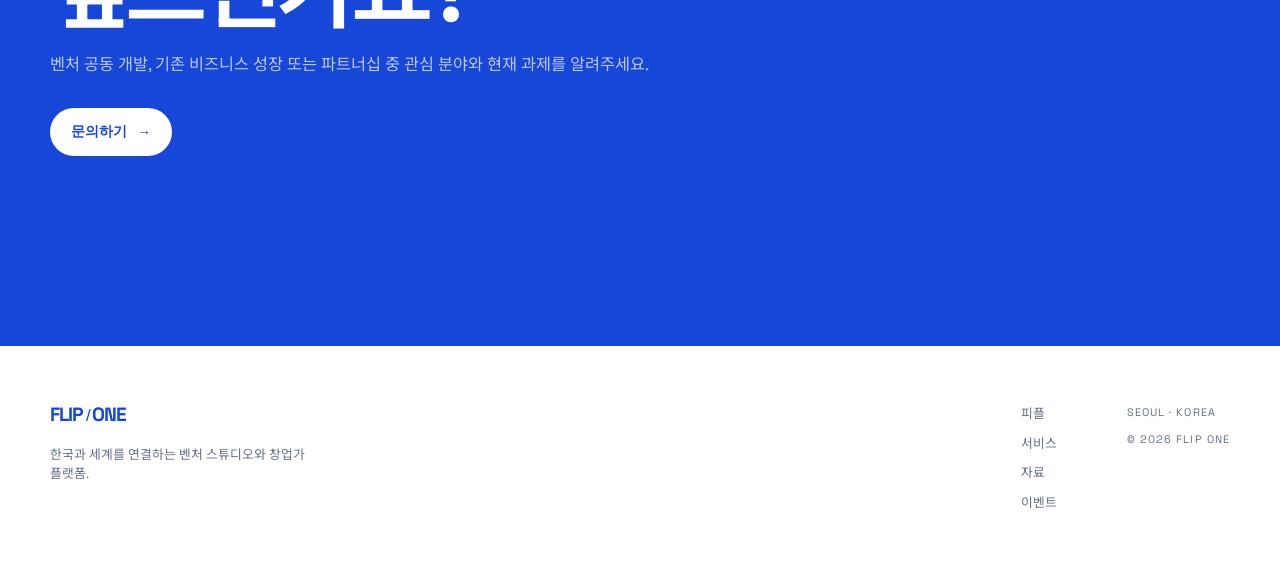
==== commit 91b5509f: "Refine interactive studio layers and People search feedback" ====
--- a/index.html
+++ b/index.html
@@ -81,6 +81,23 @@
 
 <section class="audience-pathways" aria-labelledby="engagement-heading"><div class="shell"><div class="section-heading"><p class="coordinate" data-i18n="engagementLabel">함께하는 방식</p><div><h2 id="engagement-heading" data-i18n="servicesTitle">함께 만들고, 함께 성장합니다.</h2><p data-i18n="routeContext">두 방식 모두 한국 진출과 글로벌 확장을 지원합니다.</p></div></div><div class="audience-pathways__grid"><article><h3 data-i18n="buildTitle">함께 벤처 만들기</h3><p data-i18n="buildBody">선별된 벤처를 창업가와 공동으로 개발하고 지분을 보유합니다. 기회 검증부터 제품 개발과 팀 구성까지, 기여 범위와 역할 및 조건은 벤처별로 합의합니다.</p><p data-i18n="buildItems">기회 검증 · MVP 개발 · 팀 구성 · 투자 준비</p><button type="button" class="button button--primary" data-open-course data-engagement="build" data-i18n="buildTitle">함께 벤처 만들기</button></article><article><h3 data-i18n="growTitle">함께 성장하기</h3><p data-i18n="growBody">이미 운영 중인 비즈니스의 시장 진출, 자금 전략과 전문 인력 연결을 지원합니다.</p><p data-i18n="growItems">시장 진출 진단 · 자금 경로 검토 · 파트너와 전문가 연결</p><button type="button" class="button button--primary" data-open-course data-engagement="grow" data-i18n="growTitle">함께 성장하기</button></article></div></div></section>
 
+    <section class="studio-layers shell" aria-labelledby="layers-title">
+      <p class="coordinate" data-layer-copy="eyebrow">함께 만드는 기반</p>
+      <h2 id="layers-title" data-layer-copy="title">당신의 벤처를 지원하는 세 가지 기반.</h2>
+      <p class="layers-lead" data-layer-copy="lead">실행을 돕는 도구, 필요한 경험을 가진 사람, 적합한 자금 경로를 위한 준비.</p>
+      <div class="layers-layout">
+        <div class="layers-stack" role="group" aria-label="Studio support layers">
+          <div class="layers-venture" data-layer-copy="venture">당신의 벤처</div>
+          <button type="button" data-layer="0" aria-pressed="true" aria-controls="layer-detail"><span>01</span><div><strong data-layer-copy="name0">개발과 운영</strong><small data-layer-copy="short0">아이디어를 실질적인 실행으로</small></div><b aria-hidden="true">↗</b></button>
+          <button type="button" data-layer="1" aria-pressed="false" aria-controls="layer-detail"><span>02</span><div><strong data-layer-copy="name1">사람과 네트워크</strong><small data-layer-copy="short1">필요한 경험을 연결합니다</small></div><b aria-hidden="true">↗</b></button>
+          <button type="button" data-layer="2" aria-pressed="false" aria-controls="layer-detail"><span>03</span><div><strong data-layer-copy="name2">자금 전략과 준비</strong><small data-layer-copy="short2">적합한 자금 경로를 준비합니다</small></div><b aria-hidden="true">↗</b></button>
+        </div>
+        <div class="layer-detail" id="layer-detail" role="region" aria-labelledby="layer-detail-title">
+          <span class="layer-status" id="layer-status"></span><h3 id="layer-detail-title"></h3><p id="layer-description"></p><ul id="layer-capabilities"></ul><p class="layer-caveat" id="layer-caveat"></p><a class="button button--primary" id="layer-link" href="services.html">서비스 살펴보기</a>
+        </div>
+      </div>
+    </section>
+    <script src="studio-layers.js?v=1" defer></script>
     <section class="direction" id="direction" aria-labelledby="direction-heading">
       <div class="shell">
         <div class="section-heading">
--- a/styles.css
+++ b/styles.css
@@ -891,6 +891,34 @@
 .proof-grid .coordinate { color: #9db4ff; }
 .proof-link { display:inline-block; margin-top:24px; color:#b7d7ff; text-decoration:none; font-weight:600; padding:10px 0; }
 .proof-link:hover { color:#fff; text-decoration:underline; }
+.studio-layers { padding-block: 80px; }
+.studio-layers > h2 { max-width: 850px; font-size: clamp(2.2rem,5vw,4rem); letter-spacing: -.055em; line-height: 1.08; margin: 20px 0; }
+.layers-lead { max-width: 660px; color: #556174; line-height: 1.7; }
+.layers-layout { display: grid; grid-template-columns: 1fr 1fr; gap: 60px; align-items: center; margin-top: 40px; }
+.layers-stack { position: relative; height: 480px; isolation: isolate; }
+.layers-stack::before { content: ''; position: absolute; inset: 16% -3% 0; z-index: -1; background: radial-gradient(ellipse, #cbdcff70, transparent 68%); }
+.layers-stack::after { content: ''; position: absolute; width: 65%; height: 38px; bottom: 10px; left: 18%; border-radius: 50%; background: #173d8c22; filter: blur(22px); }
+.layers-venture { position: absolute; top: 0; left: 12%; font-size: .75rem; letter-spacing: .12em; font-weight: 600; color: #536176; }
+.layers-venture::before { content: ''; display: inline-block; width: 7px; height: 7px; border-radius: 50%; margin-right: 10px; background: #1647d8; box-shadow: 0 0 0 5px #1647d810; }
+.layers-stack button { position: absolute; left: 10%; top: 64px; z-index: 3; display: flex; align-items: center; gap: 18px; width: 80%; height: 174px; padding: 28px; border: 1px solid #c5d0e0; border-radius: 20px; background: linear-gradient(135deg, #fffffff5, #eef3fbea); color: #18304e; text-align: left; font: inherit; cursor: pointer; transform: perspective(950px) rotateX(48deg) rotateZ(-22deg); box-shadow: -2px 5px 0 #c9d4e5, -8px 22px 35px #20365b16, inset 0 1px 0 #fff; transition: transform 250ms ease, box-shadow 250ms ease; }
+.layers-stack button:nth-of-type(2) { top: 168px; z-index: 2; background: linear-gradient(135deg, #e5f1fff5, #a9c9f6eb); border-color: #9ebbe4; box-shadow: -2px 5px 0 #8caedb, -8px 22px 35px #20365b20, inset 0 1px 0 #fff9; }
+.layers-stack button:nth-of-type(3) { top: 272px; z-index: 1; background: linear-gradient(135deg, #3264e8, #163bba); color: #fff; border-color: #507ced; box-shadow: -2px 5px 0 #102c87, -8px 22px 35px #20365b26, inset 0 1px 0 #ffffff60; }
+.layers-stack button[aria-pressed="true"] { transform: translateY(-16px) perspective(950px) rotateX(48deg) rotateZ(-22deg); outline: 2px solid #5882ed; outline-offset: 5px; }
+.layers-stack button > span { font-size: .75rem; opacity: .75; align-self: flex-start; }
+.layers-stack strong { display:block; font-size:1.1rem; }
+.layers-stack small { display:none; }
+.layers-stack b { margin-left:auto; }
+.layers-stack button:focus-visible { outline:3px solid #2457f5; outline-offset:4px; }
+.layer-detail { padding: 12px 0 12px 36px; border-left: 1px solid #d6dfeb; background: transparent; min-height: 430px; }
+.layer-status { display:block; color:#1647d8; font-size:.875rem; }
+.layer-detail > * { box-sizing: border-box; }
+.layer-detail h3 { font-size:1.8rem; letter-spacing:-.04em; line-height:1.2; }
+.layer-detail p, .layer-detail li { font-size:1rem; color:#536176; line-height:1.65; }
+.layer-detail ul { padding-left:20px; }
+.layer-detail .layer-caveat { font-size:.875rem; padding-top:16px; border-top:1px solid #e2e7ef; }
+@media(max-width:800px) { .layers-layout { grid-template-columns:1fr; gap:24px; } .layers-stack { width: min(100%, 500px); margin-inline: auto; } .layer-detail { min-height:0; padding:24px 0 0; border-left:0; border-top:1px solid #d6dfeb; } }
+@media(max-width:480px) { .layers-stack { height:355px; } .layers-stack button { left:8%; width:84%; height:122px; top:50px; padding:20px; gap:12px; transform:perspective(950px) rotateX(30deg) rotateZ(-10deg); } .layers-stack button:nth-of-type(2) { top:135px; } .layers-stack button:nth-of-type(3) { top:220px; } .layers-stack button[aria-pressed="true"] { transform:translateY(-10px) perspective(950px) rotateX(30deg) rotateZ(-10deg); } .layers-stack strong { font-size:.95rem; } }
+@media(prefers-reduced-motion:reduce) { .layers-stack button { transition:none; } }
 .insightmatches-logo { display:flex; align-items:center; gap:14px; font-family:Inter,sans-serif; }
 .insightmatches-logo .icon { width:50px; height:50px; background:#0f172a; border-radius:15px; display:grid; place-items:center; position:relative; flex:none; }
 .insightmatches-logo .icon::before { content:''; width:28px; height:28px; border-radius:50%; border:3px solid #0ea5e999; }
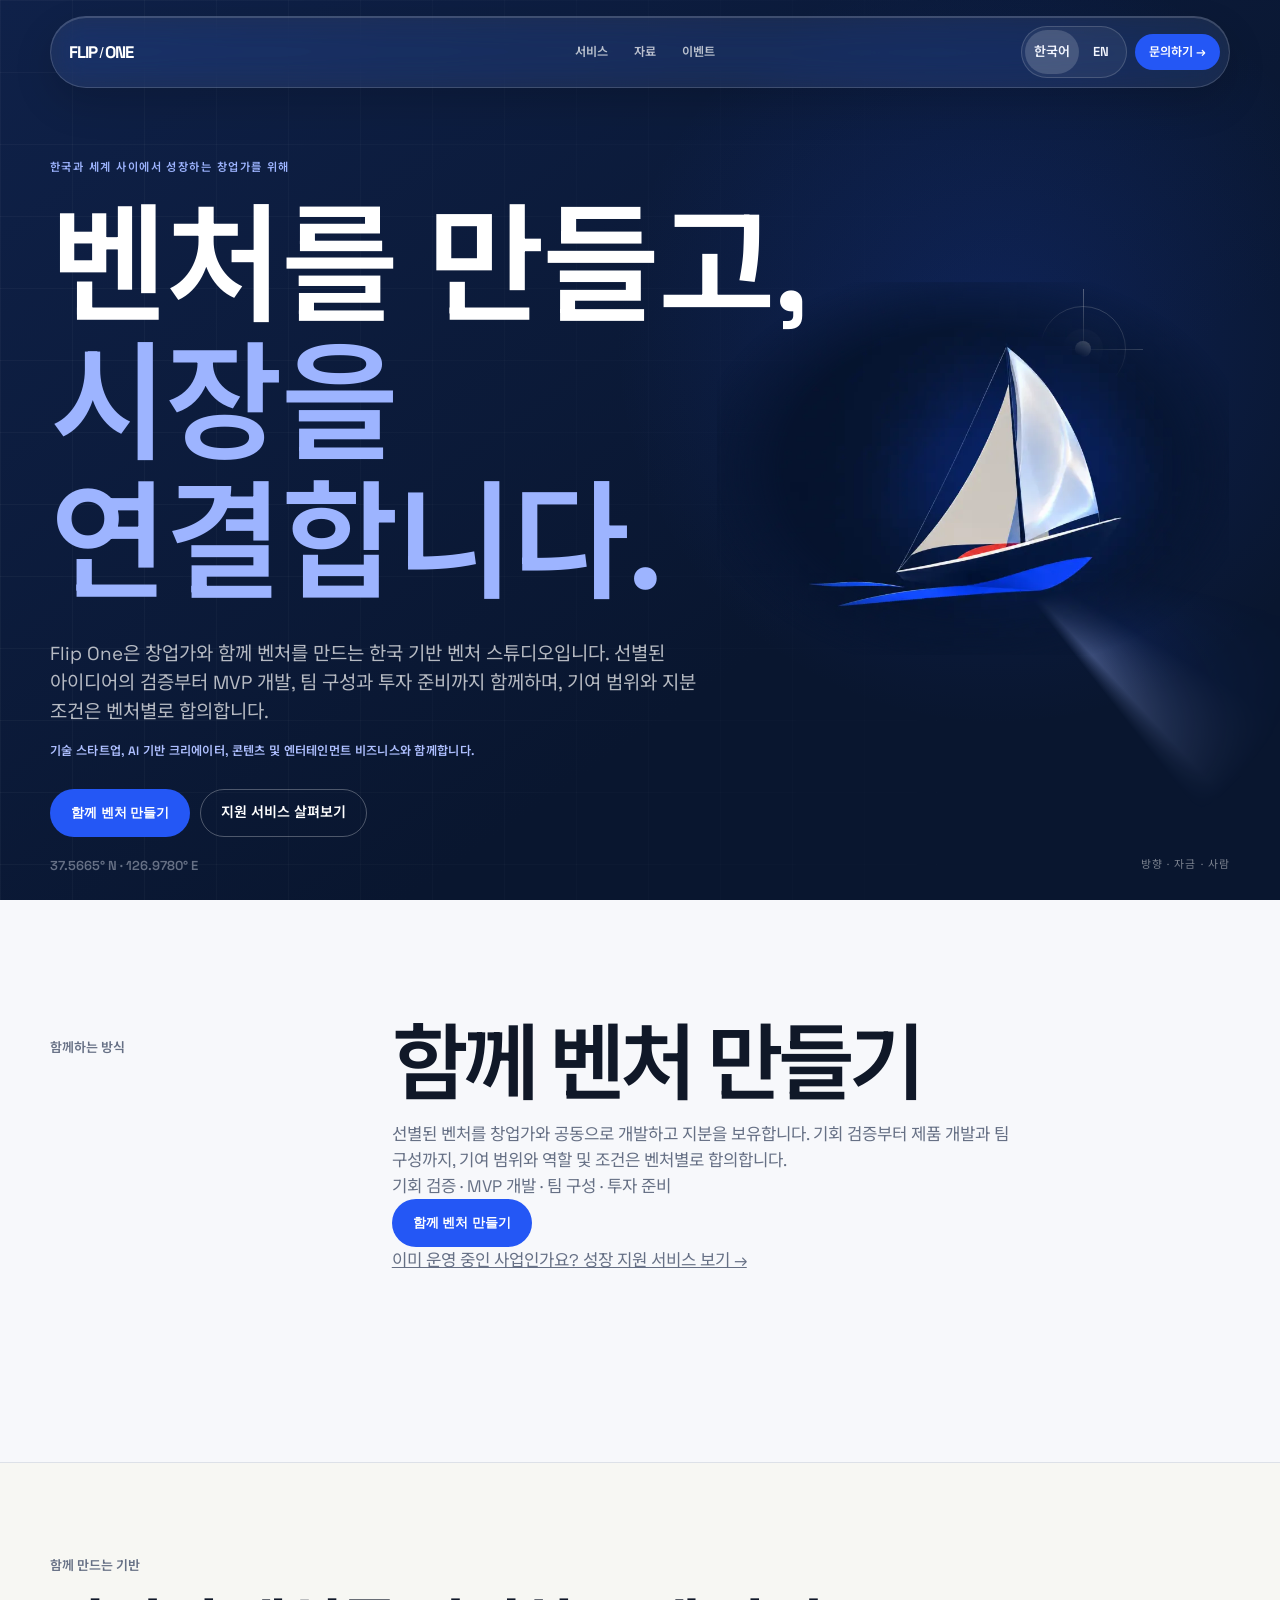
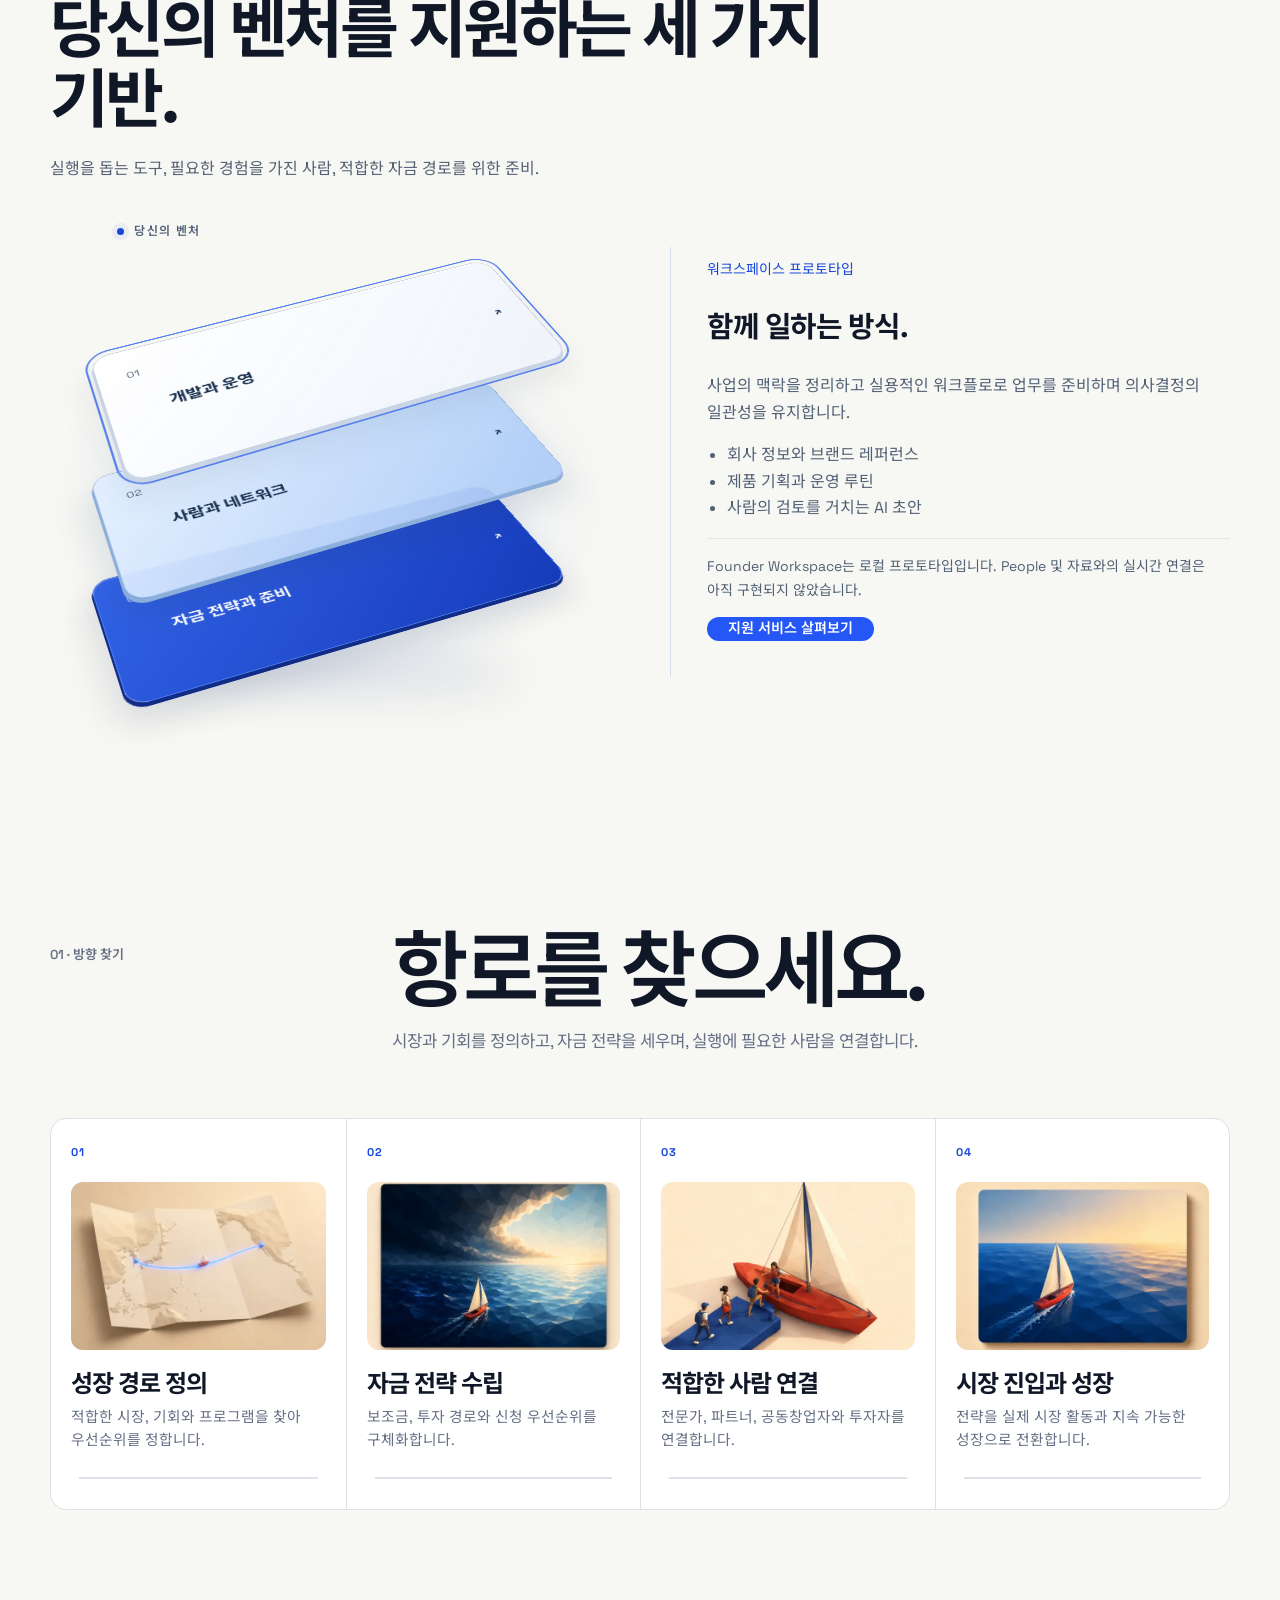
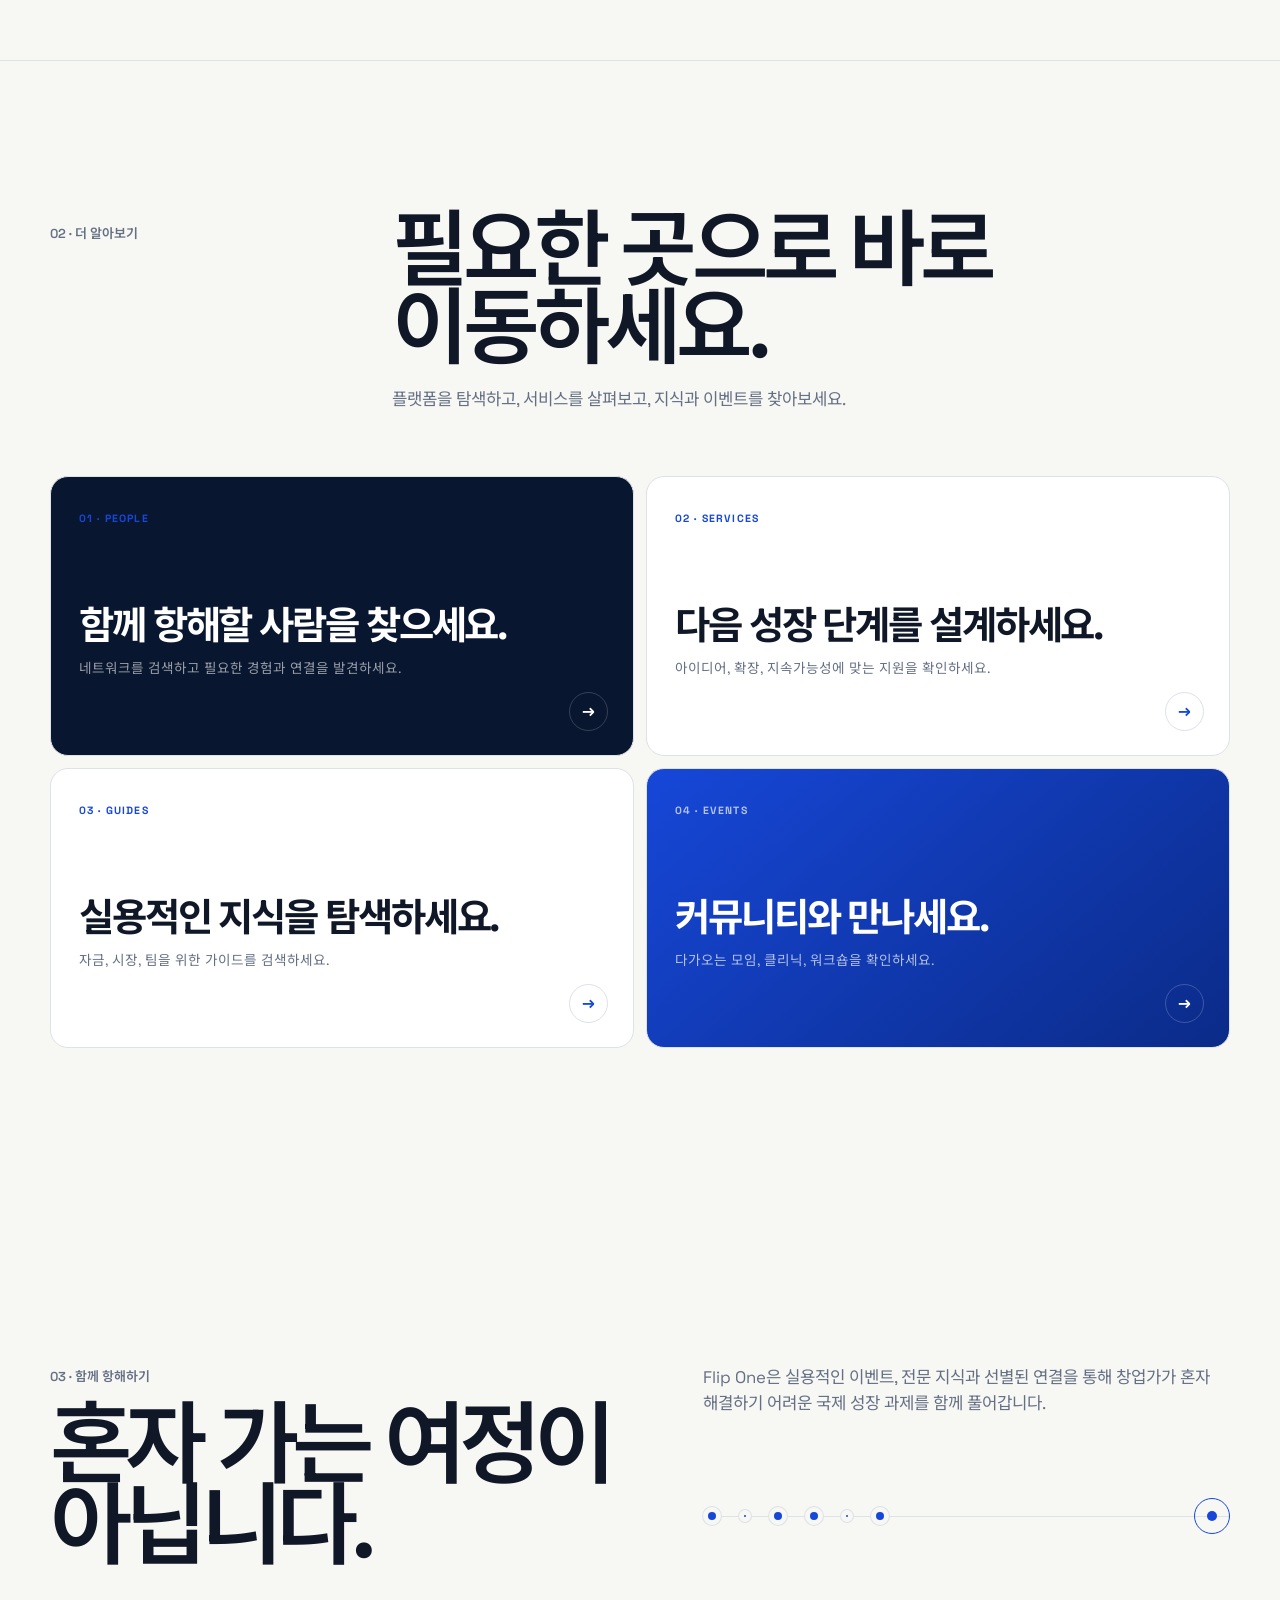
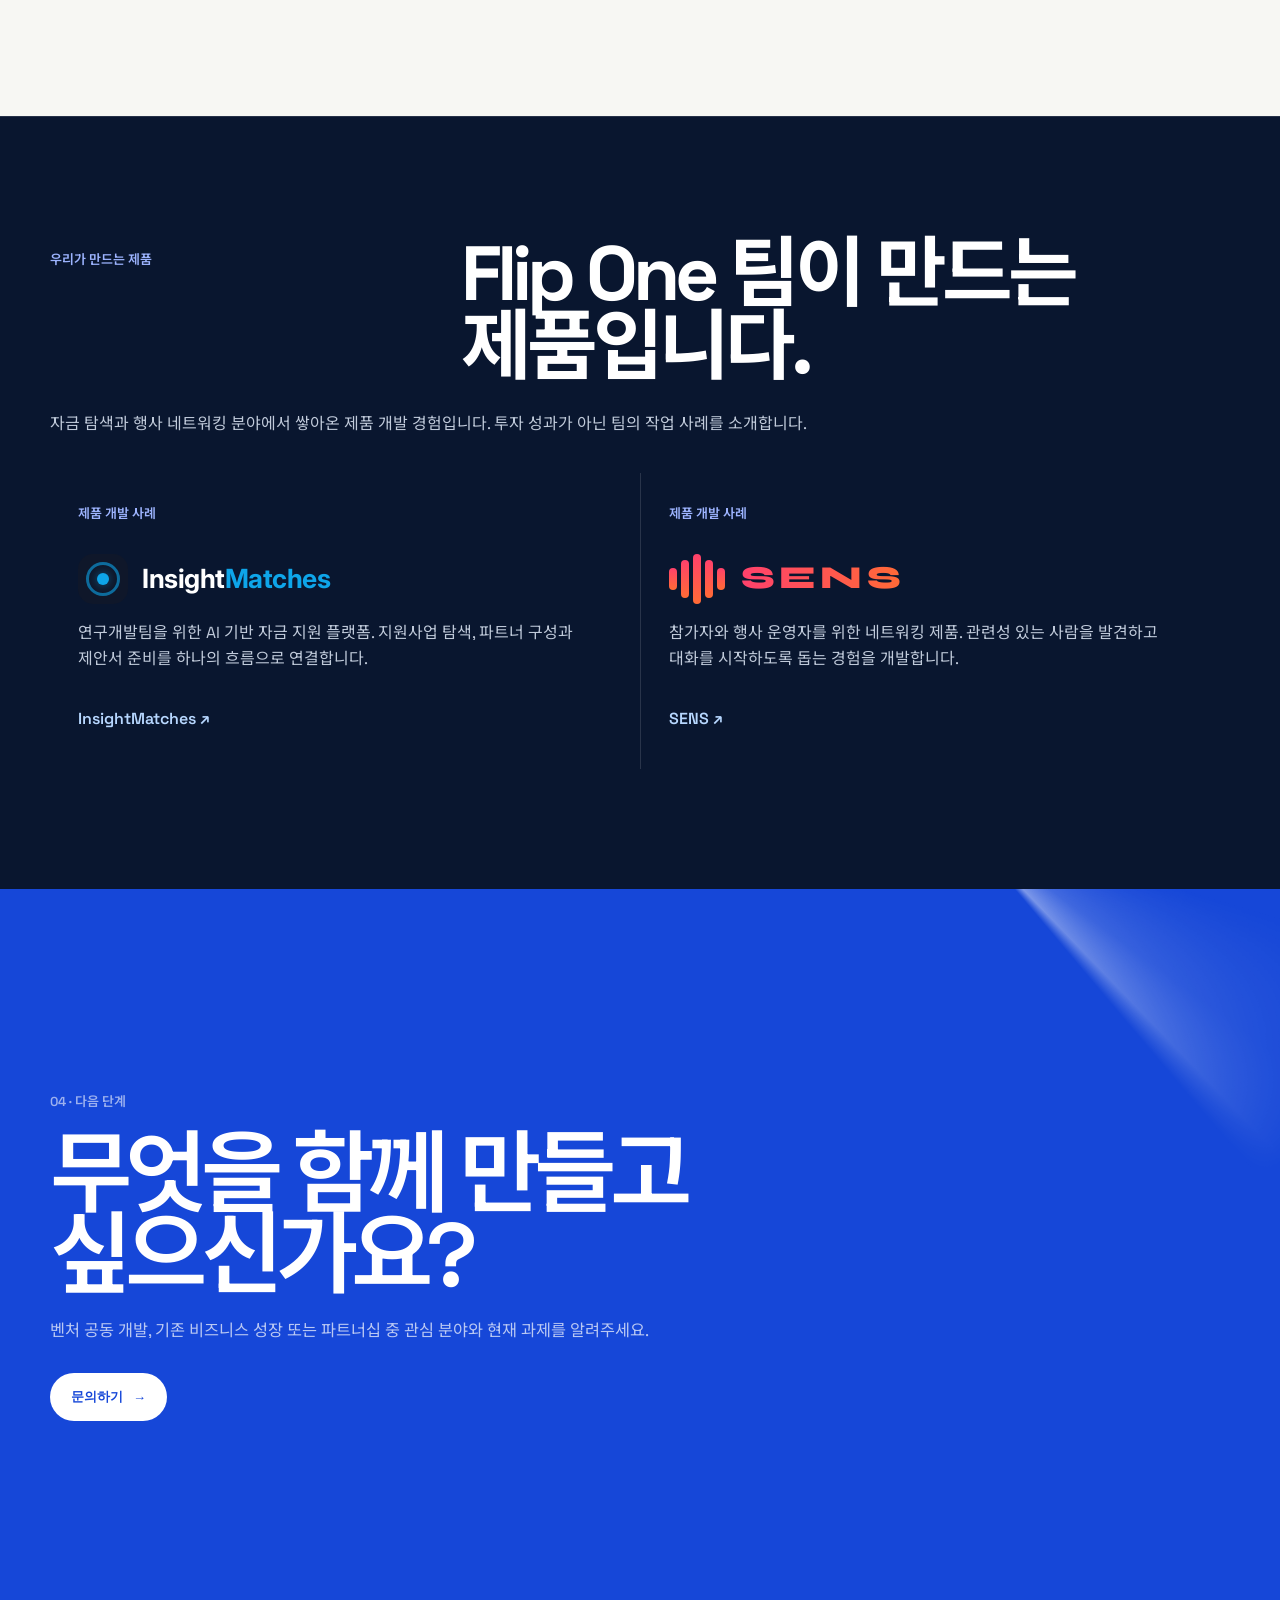
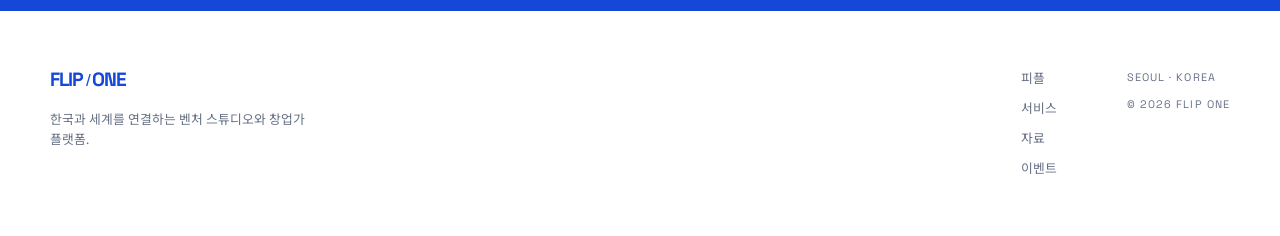
==== commit b6033047: "Clarify venture offer and improve navigation and legibility" ====
--- a/index.html
+++ b/index.html
@@ -27,7 +27,6 @@
     </a>
     <nav class="desktop-nav" aria-label="주요 내비게이션" data-i18n-aria="navLabel">
       <a href="services.html" data-i18n="navServices">서비스</a>
-      <a href="people.html" data-i18n="navPeople">피플</a>
       <a href="resources.html" data-i18n="navResources">자료</a>
       <a href="events.html" data-i18n="navEvents">이벤트</a>
     </nav>
@@ -43,7 +42,6 @@
 
   <nav class="mobile-nav" id="mobile-nav" aria-label="모바일 내비게이션" data-i18n-aria="mobileNavLabel" hidden>
     <a href="services.html" data-i18n="navServices">서비스</a>
-    <a href="people.html" data-i18n="navPeople">피플</a>
     <a href="resources.html" data-i18n="navResources">자료</a>
     <a href="events.html" data-i18n="navEvents">이벤트</a>
     <a href="#course" data-i18n="cta">성장 방향 상담하기</a>
@@ -65,7 +63,7 @@
           <span data-i18n="heroTitle1">벤처를 만들고,</span>
           <span class="hero__accent" data-i18n="heroTitle2">시장을 연결합니다.</span>
         </h1>
-        <p class="hero__summary" data-i18n="heroSummary">Flip One은 한국과 세계를 연결하는 한국 기반 벤처 스튜디오이자 창업가 플랫폼입니다. 선별된 벤처를 창업가와 함께 개발하고, 기존 비즈니스의 시장 진출, 투자 준비와 필요한 인재 연결을 지원합니다.</p>
+        <p class="hero__summary" data-i18n="heroSummary">Flip One은 창업가와 함께 벤처를 만드는 한국 기반 벤처 스튜디오입니다. 선별된 아이디어의 검증부터 MVP 개발, 팀 구성과 투자 준비까지 함께하며, 기여 범위와 지분 조건은 벤처별로 합의합니다.</p>
         <p class="hero__audience" data-i18n="heroAudience">기술 스타트업, AI 기반 크리에이터, 콘텐츠 및 엔터테인먼트 비즈니스와 함께합니다.</p>
         <div class="hero__actions">
           <button class="button button--primary" type="button" data-open-course data-engagement="build" data-i18n="buildTitle">함께 벤처 만들기</button>
@@ -79,7 +77,7 @@
       </div>
     </section>
 
-<section class="audience-pathways" aria-labelledby="engagement-heading"><div class="shell"><div class="section-heading"><p class="coordinate" data-i18n="engagementLabel">함께하는 방식</p><div><h2 id="engagement-heading" data-i18n="servicesTitle">함께 만들고, 함께 성장합니다.</h2><p data-i18n="routeContext">두 방식 모두 한국 진출과 글로벌 확장을 지원합니다.</p></div></div><div class="audience-pathways__grid"><article><h3 data-i18n="buildTitle">함께 벤처 만들기</h3><p data-i18n="buildBody">선별된 벤처를 창업가와 공동으로 개발하고 지분을 보유합니다. 기회 검증부터 제품 개발과 팀 구성까지, 기여 범위와 역할 및 조건은 벤처별로 합의합니다.</p><p data-i18n="buildItems">기회 검증 · MVP 개발 · 팀 구성 · 투자 준비</p><button type="button" class="button button--primary" data-open-course data-engagement="build" data-i18n="buildTitle">함께 벤처 만들기</button></article><article><h3 data-i18n="growTitle">함께 성장하기</h3><p data-i18n="growBody">이미 운영 중인 비즈니스의 시장 진출, 자금 전략과 전문 인력 연결을 지원합니다.</p><p data-i18n="growItems">시장 진출 진단 · 자금 경로 검토 · 파트너와 전문가 연결</p><button type="button" class="button button--primary" data-open-course data-engagement="grow" data-i18n="growTitle">함께 성장하기</button></article></div></div></section>
+<section class="audience-pathways" aria-labelledby="engagement-heading"><div class="shell"><div class="section-heading"><p class="coordinate" data-i18n="engagementLabel">함께하는 방식</p><div><h2 id="engagement-heading" data-i18n="buildTitle">함께 벤처 만들기</h2><p data-i18n="buildBody">선별된 벤처를 창업가와 공동으로 개발하고 지분을 보유합니다. 기여 범위와 역할 및 조건은 벤처별로 합의합니다.</p><p data-i18n="buildItems">기회 검증 · MVP 개발 · 팀 구성 · 투자 준비</p><button type="button" class="button button--primary" data-open-course data-engagement="build" data-i18n="buildTitle">함께 벤처 만들기</button><p><a href="services.html" data-i18n="growthSecondary">이미 운영 중인 사업인가요? 성장 지원 서비스 보기 →</a></p></div></div></div></section>
 
     <section class="studio-layers shell" aria-labelledby="layers-title">
       <p class="coordinate" data-layer-copy="eyebrow">함께 만드는 기반</p>
--- a/styles.css
+++ b/styles.css
@@ -336,9 +336,17 @@
   margin: 0 0 26px;
   font-size: clamp(4.2rem, 10vw, 9.4rem);
   font-weight: 600;
-  letter-spacing: -0.08em;
-  line-height: 0.84;
-}
+  letter-spacing: -0.02em;
+  line-height: 1.08;
+}
+
+html[lang="en"] .hero h1 { letter-spacing: -.08em; line-height: .94; }
+html[lang="ko"] :is(.subpage-hero, .platform--page, .resources--page, .events--page) h1 { letter-spacing: -.02em; line-height: 1.08; }
+html[lang="ko"] :is(button, input, select, textarea, label, .desktop-nav, .mobile-nav, .coordinate) { font-size: max(.8125rem, 13px); letter-spacing: 0; }
+.site-header:not(.is-light) .language-switch__button { color: #f3f6ff; opacity: 1; }
+:is(.services-page, .resources-page, .events-page, .platform-page) .site-header .language-switch__button,
+.site-header.is-light .language-switch__button { color: #23324b; opacity: 1; }
+.mobile-nav a { min-height: 44px; padding-block: 12px; }
 
 .hero h1 span {
   display: block;
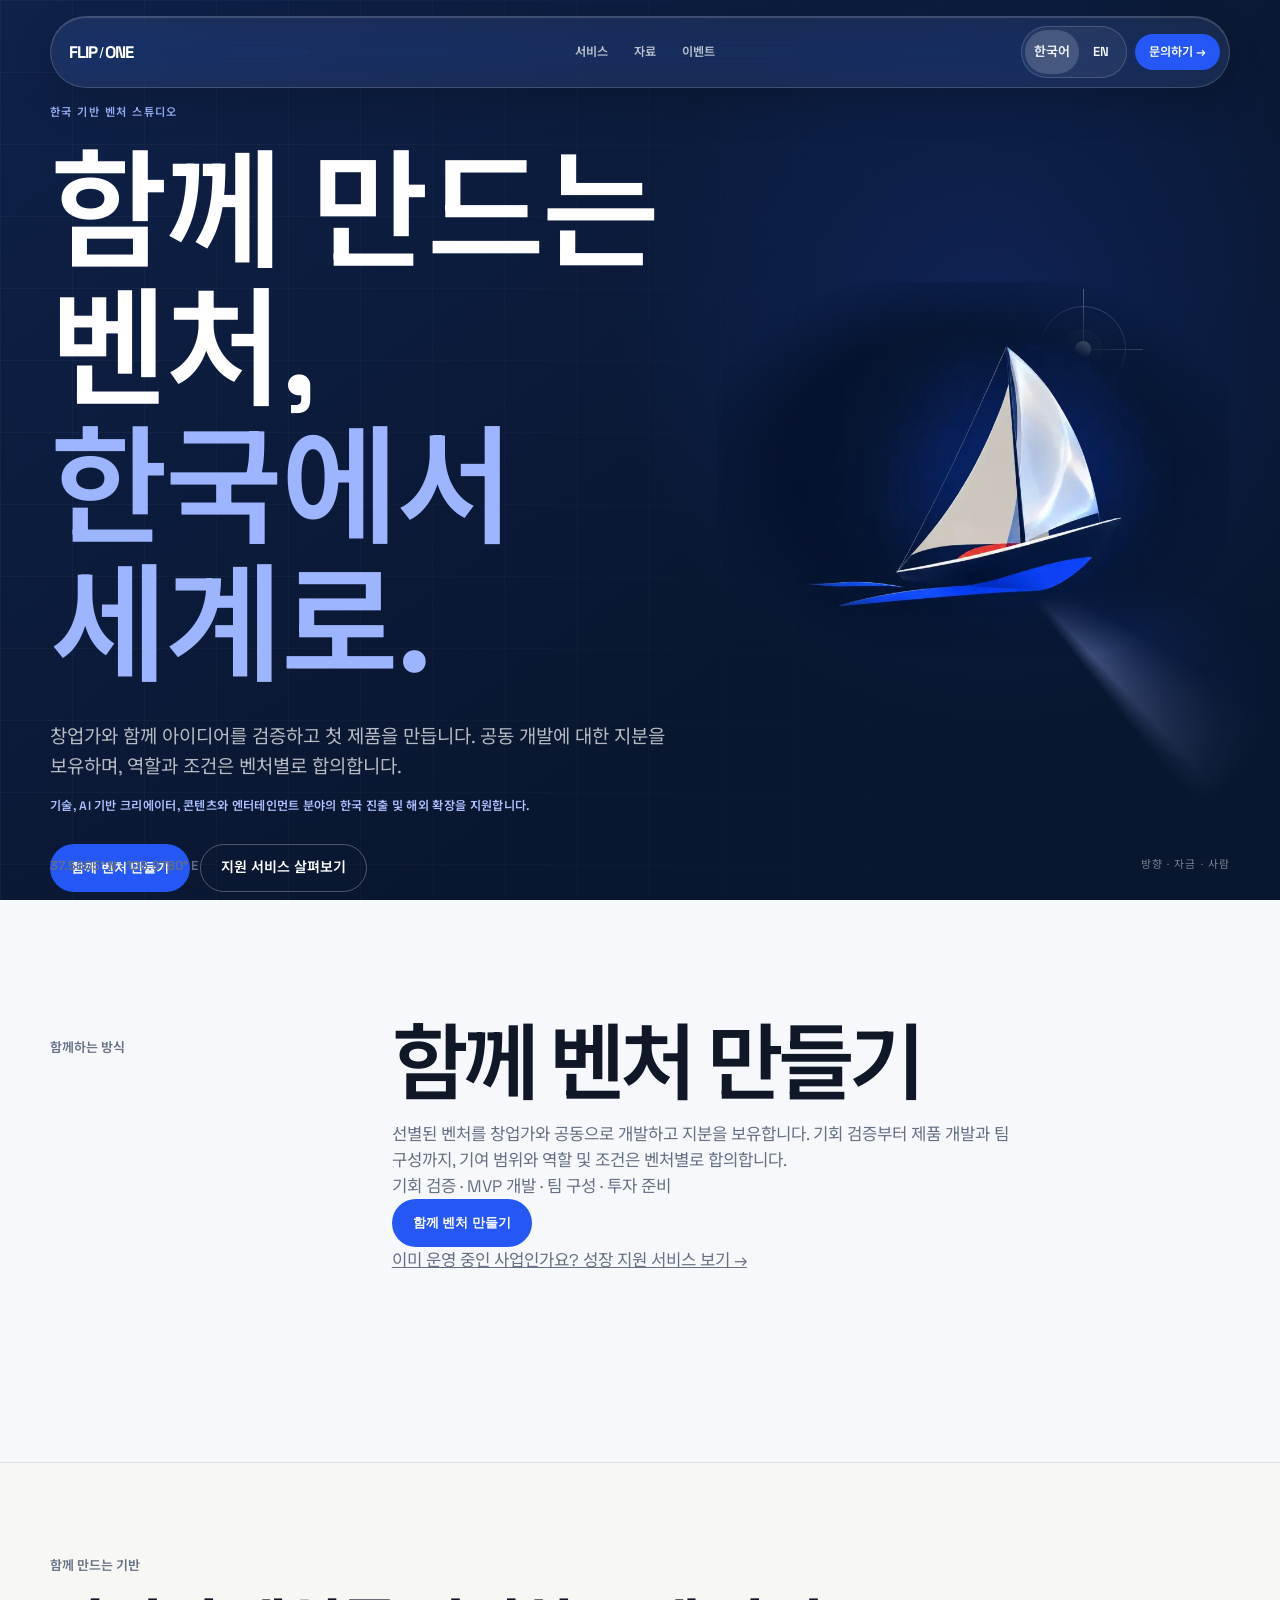
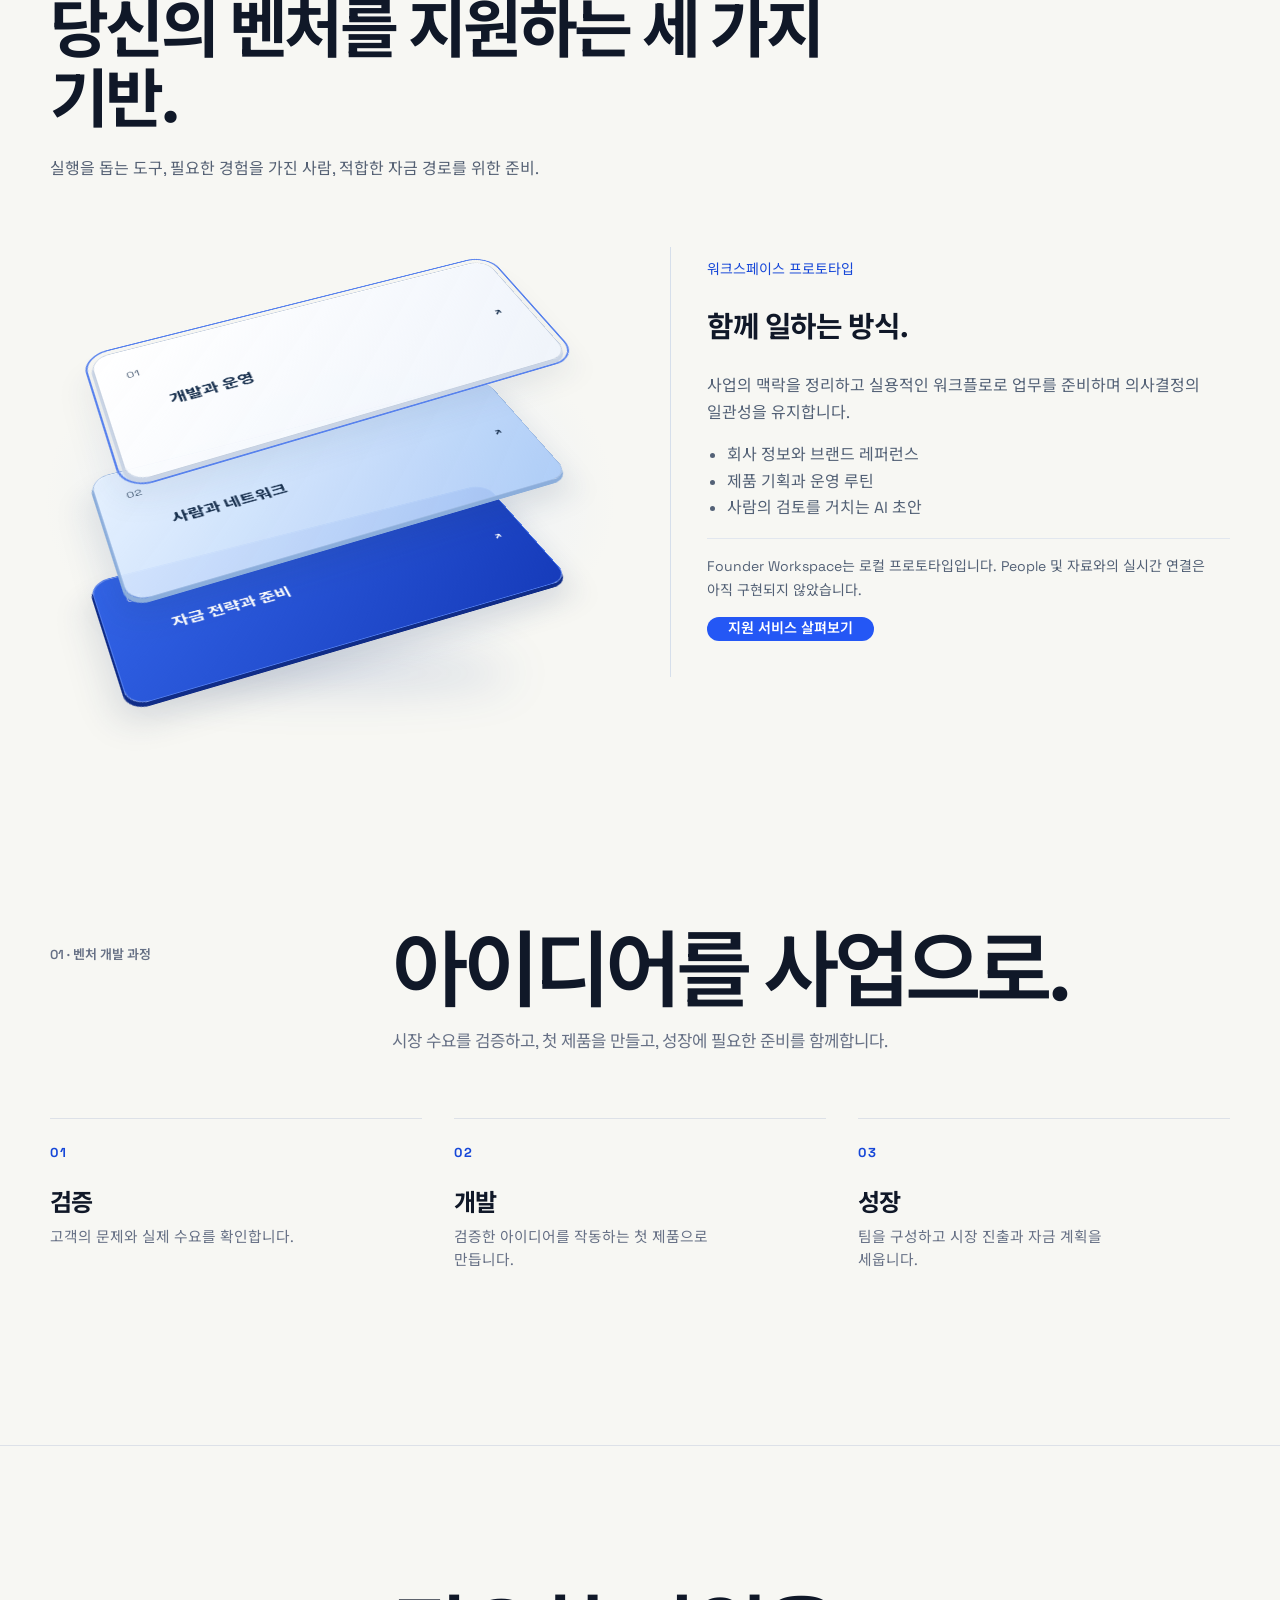
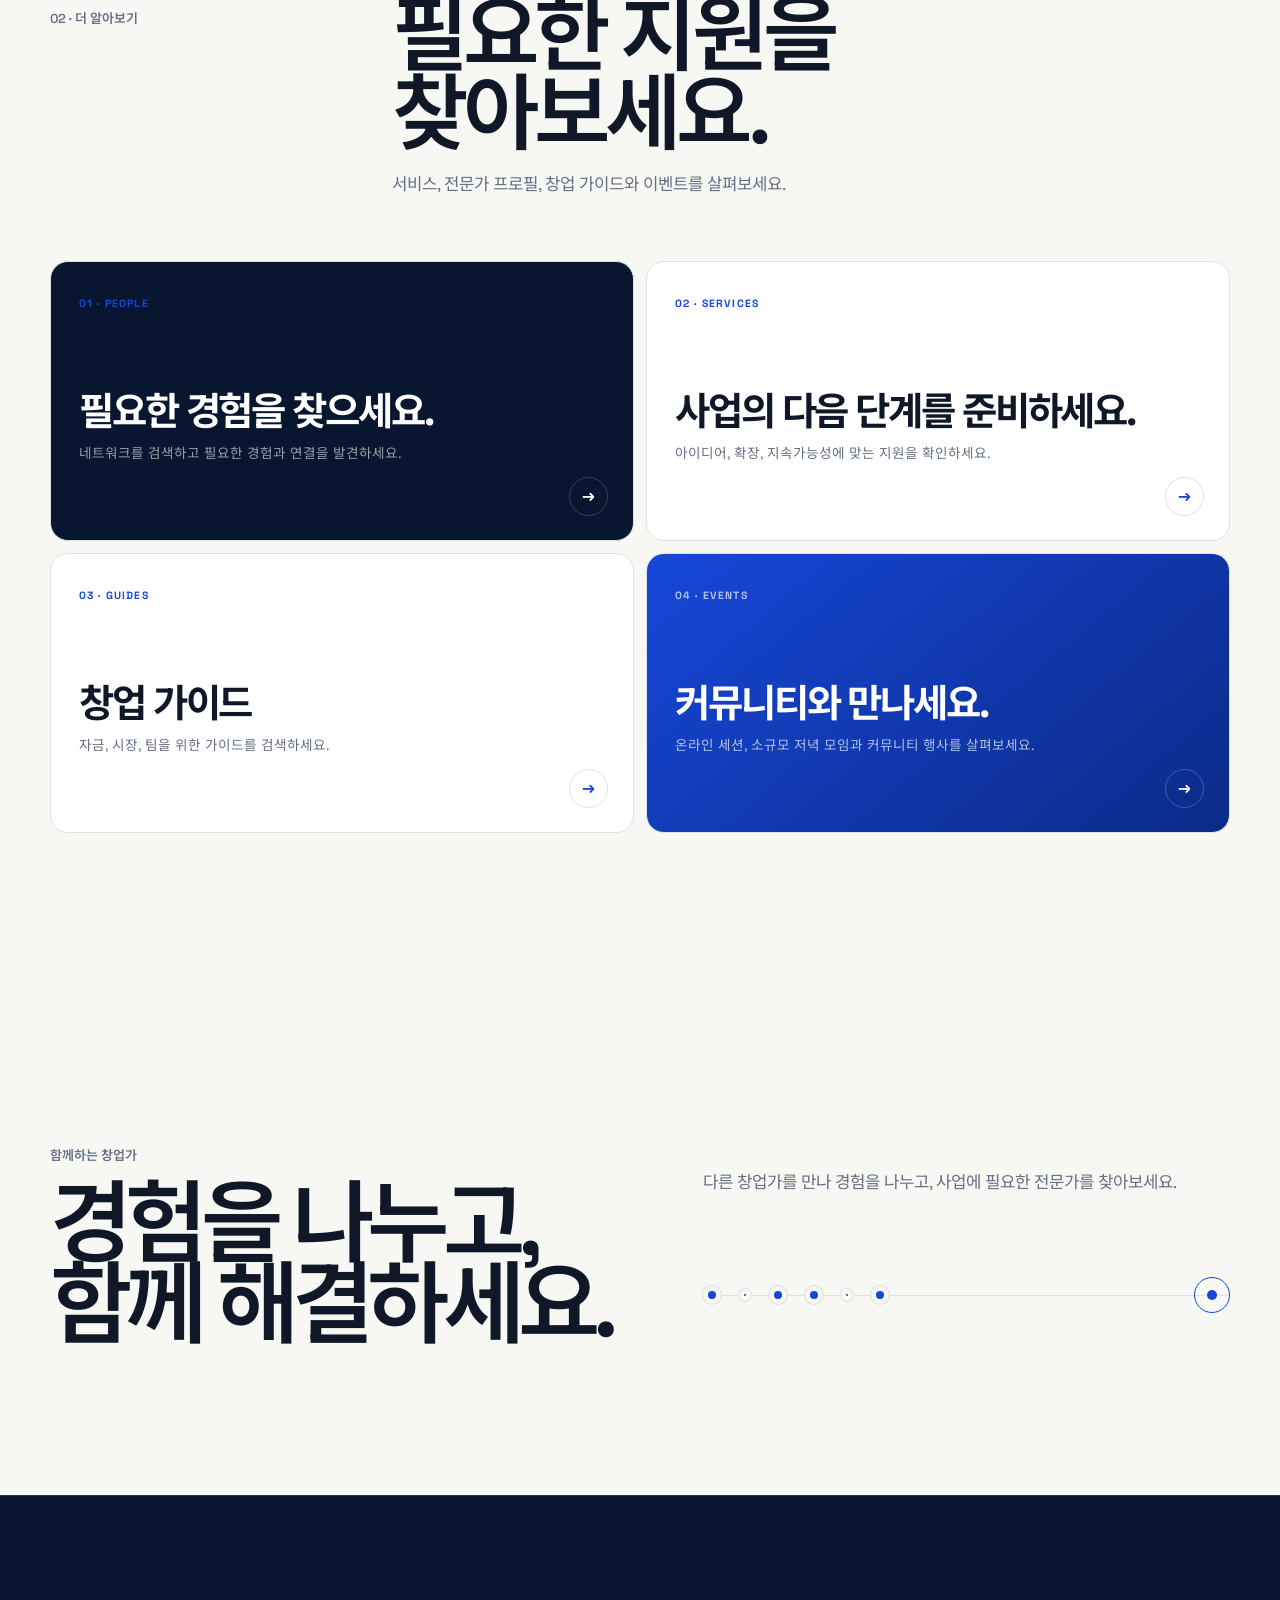
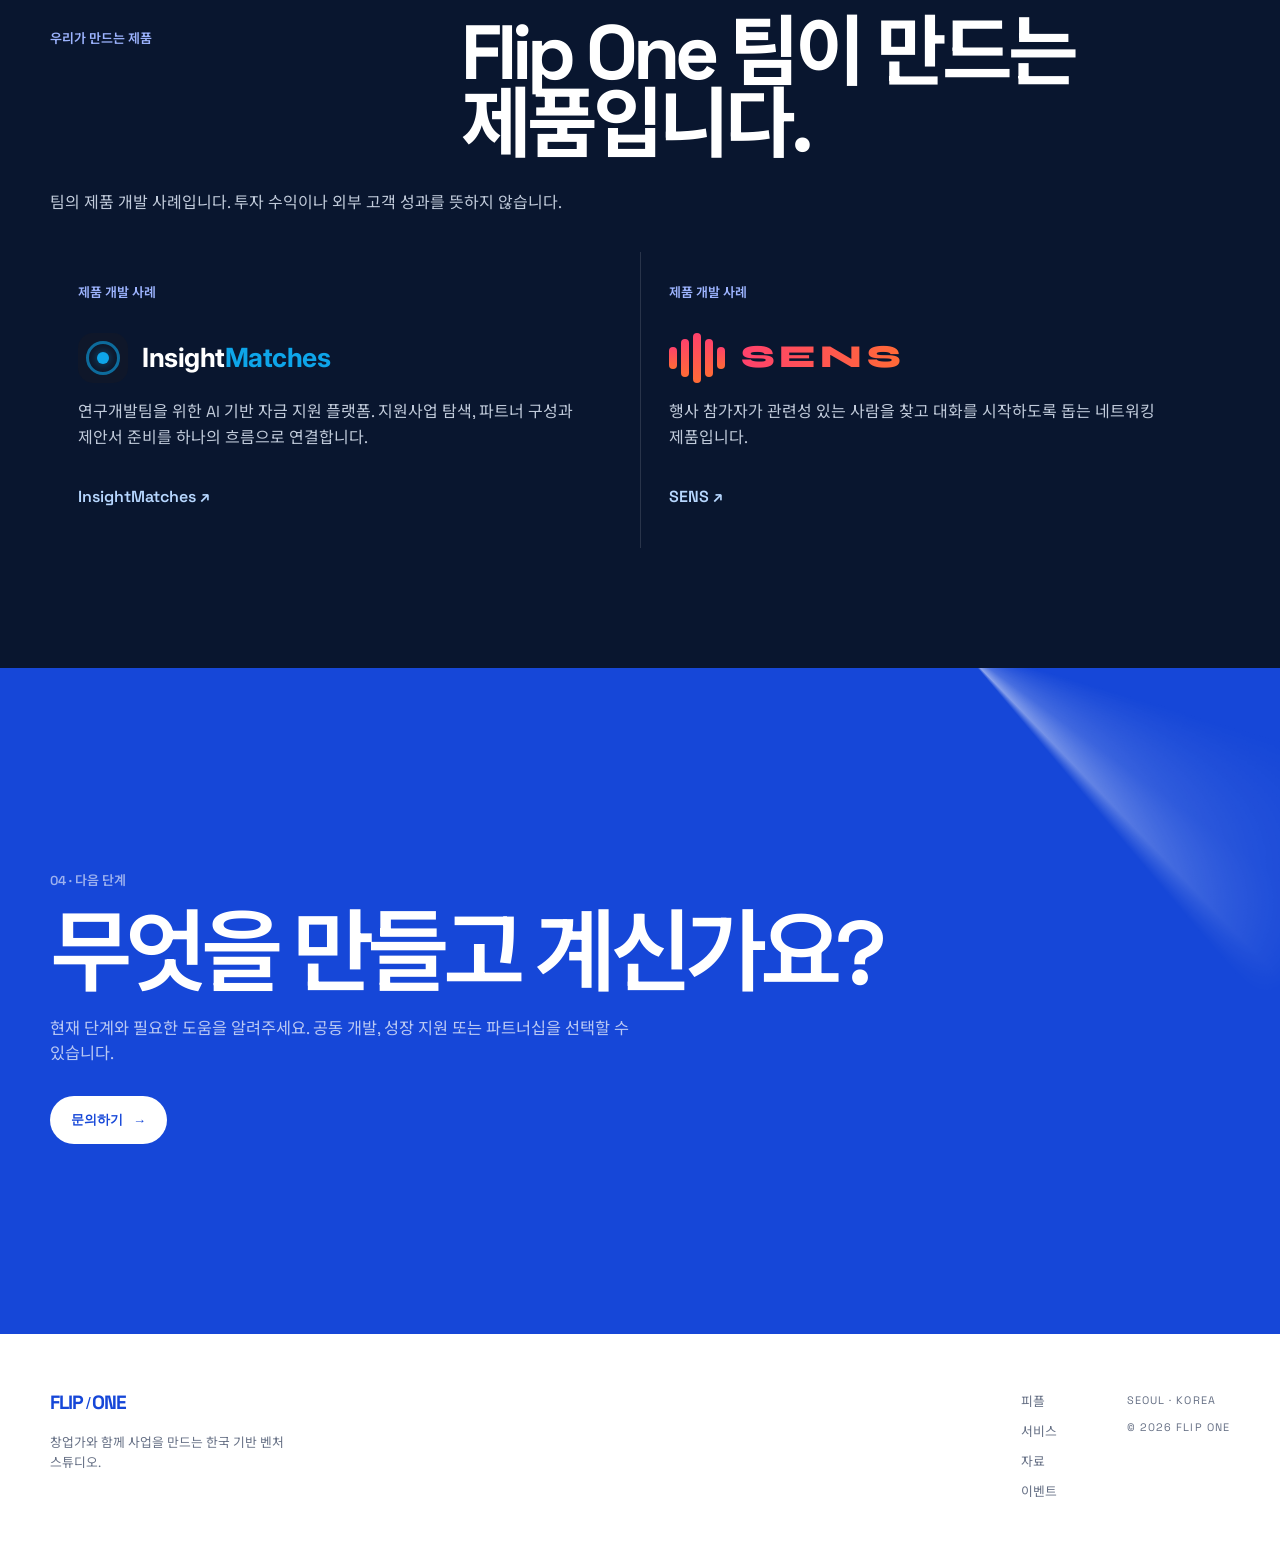
==== commit e597aaf2: "Tighten bilingual copy and simplify venture building section" ====
--- a/index.html
+++ b/index.html
@@ -10,7 +10,7 @@
   <meta property="og:title" content="Flip One | 스타트업의 길을 밝히는 등대">
   <meta property="og:description" content="한국 진출과 글로벌 확장을 위해 자금 전략, 시장 전문성과 사람을 연결하는 한국 기반 벤처 플랫폼.">
   <meta name="twitter:card" content="summary">
-  <title>Flip One | 스타트업의 길을 밝히는 등대</title>
+  <title>Flip One | 한국 기반 벤처 스튜디오</title>
   <link rel="preconnect" href="https://fonts.googleapis.com">
   <link rel="preconnect" href="https://fonts.gstatic.com" crossorigin>
   <link href="https://fonts.googleapis.com/css2?family=Noto+Sans+KR:wght@400;500;600;700&amp;family=Space+Grotesk:wght@400;500;600;700&amp;display=swap" rel="stylesheet">
@@ -58,13 +58,13 @@
       </figure>
 
       <div class="shell hero__content">
-        <p class="eyebrow" data-i18n="heroEyebrow">한국과 세계를 연결하며 성장하는 창업가를 위해</p>
+        <p class="eyebrow" data-i18n="heroEyebrow">한국 기반 벤처 스튜디오</p>
         <h1 id="hero-heading">
-          <span data-i18n="heroTitle1">벤처를 만들고,</span>
-          <span class="hero__accent" data-i18n="heroTitle2">시장을 연결합니다.</span>
+          <span data-i18n="heroTitle1">함께 만드는 벤처,</span>
+          <span class="hero__accent" data-i18n="heroTitle2">한국에서 세계로.</span>
         </h1>
-        <p class="hero__summary" data-i18n="heroSummary">Flip One은 창업가와 함께 벤처를 만드는 한국 기반 벤처 스튜디오입니다. 선별된 아이디어의 검증부터 MVP 개발, 팀 구성과 투자 준비까지 함께하며, 기여 범위와 지분 조건은 벤처별로 합의합니다.</p>
-        <p class="hero__audience" data-i18n="heroAudience">기술 스타트업, AI 기반 크리에이터, 콘텐츠 및 엔터테인먼트 비즈니스와 함께합니다.</p>
+        <p class="hero__summary" data-i18n="heroSummary">창업가와 함께 아이디어를 검증하고 첫 제품을 만듭니다. 공동 개발에 대한 지분을 보유하며, 역할과 조건은 벤처별로 합의합니다.</p>
+        <p class="hero__audience" data-i18n="heroAudience">기술, AI 기반 크리에이터, 콘텐츠와 엔터테인먼트 분야의 한국 진출 및 해외 확장을 지원합니다.</p>
         <div class="hero__actions">
           <button class="button button--primary" type="button" data-open-course data-engagement="build" data-i18n="buildTitle">함께 벤처 만들기</button>
           <a class="button button--ghost" href="services.html" data-i18n="supportCta">지원 서비스 살펴보기</a>
@@ -85,7 +85,6 @@
       <p class="layers-lead" data-layer-copy="lead">실행을 돕는 도구, 필요한 경험을 가진 사람, 적합한 자금 경로를 위한 준비.</p>
       <div class="layers-layout">
         <div class="layers-stack" role="group" aria-label="Studio support layers">
-          <div class="layers-venture" data-layer-copy="venture">당신의 벤처</div>
           <button type="button" data-layer="0" aria-pressed="true" aria-controls="layer-detail"><span>01</span><div><strong data-layer-copy="name0">개발과 운영</strong><small data-layer-copy="short0">아이디어를 실질적인 실행으로</small></div><b aria-hidden="true">↗</b></button>
           <button type="button" data-layer="1" aria-pressed="false" aria-controls="layer-detail"><span>02</span><div><strong data-layer-copy="name1">사람과 네트워크</strong><small data-layer-copy="short1">필요한 경험을 연결합니다</small></div><b aria-hidden="true">↗</b></button>
           <button type="button" data-layer="2" aria-pressed="false" aria-controls="layer-detail"><span>03</span><div><strong data-layer-copy="name2">자금 전략과 준비</strong><small data-layer-copy="short2">적합한 자금 경로를 준비합니다</small></div><b aria-hidden="true">↗</b></button>
@@ -100,43 +99,37 @@
       <div class="shell">
         <div class="section-heading">
           <div>
-            <p class="coordinate" data-i18n="sectionLabel">01 · 방향 찾기</p>
+            <p class="coordinate" data-i18n="sectionLabel">01 · 벤처 개발 과정</p>
           </div>
           <div>
-            <h2 id="direction-heading" data-i18n="directionTitle">항로를 찾으세요.</h2>
-            <p data-i18n="directionSummary">방향을 찾고, 자금을 확보하고, 함께 항해할 팀을 만드세요.</p>
+            <h2 id="direction-heading" data-i18n="directionTitle">아이디어를 사업으로.</h2>
+            <p data-i18n="directionSummary">시장 수요를 검증하고, 첫 제품을 만들고, 성장에 필요한 준비를 함께합니다.</p>
           </div>
         </div>
 
-        <div class="value-grid value-grid--journey">
+        <div class="value-grid value-grid--method">
           <article class="value-card">
             <span class="value-card__index">01</span>
-            <figure class="value-card__illustration"><img src="Assets/Journey/navigation-map.webp" alt="" loading="lazy"></figure>
-            <h3 data-i18n="value1Title">항로 탐색</h3>
-            <p data-i18n="value1Body">한국과 세계를 잇는 가장 유망한 경로를 찾습니다.</p>
+
+            <h3 data-i18n="value1Title">검증</h3>
+            <p data-i18n="value1Body">고객의 문제와 실제 수요를 확인합니다.</p>
             <span class="value-card__line" aria-hidden="true"></span>
           </article>
           <article class="value-card">
             <span class="value-card__index">02</span>
-            <figure class="value-card__illustration"><img src="Assets/Journey/funding-weather.webp" alt="" loading="lazy"></figure>
-            <h3 data-i18n="value2Title">자금 확보</h3>
-            <p data-i18n="value2Body">보조금과 투자를 연결해 성장하기 좋은 환경을 만듭니다.</p>
+
+            <h3 data-i18n="value2Title">개발</h3>
+            <p data-i18n="value2Body">검증한 아이디어를 작동하는 첫 제품으로 만듭니다.</p>
             <span class="value-card__line" aria-hidden="true"></span>
           </article>
           <article class="value-card">
             <span class="value-card__index">03</span>
-            <figure class="value-card__illustration"><img src="Assets/Journey/build-crew.webp" alt="" loading="lazy"></figure>
-            <h3 data-i18n="value3Title">팀 구성</h3>
-            <p data-i18n="value3Body">항해에 필요한 공동창업자, 전문가, 파트너를 만납니다.</p>
+
+            <h3 data-i18n="value3Title">성장</h3>
+            <p data-i18n="value3Body">팀을 구성하고 시장 진출과 자금 계획을 세웁니다.</p>
             <span class="value-card__line" aria-hidden="true"></span>
           </article>
-          <article class="value-card">
-            <span class="value-card__index">04</span>
-            <figure class="value-card__illustration"><img src="Assets/Journey/sustain-journey.webp" alt="" loading="lazy"></figure>
-            <h3 data-i18n="value4Title">지속적인 성장</h3>
-            <p data-i18n="value4Body">창업가와 조직이 긴 여정을 이어갈 기반을 다집니다.</p>
-            <span class="value-card__line" aria-hidden="true"></span>
-          </article>
+
         </div>
 
       </div>
@@ -144,12 +137,12 @@
 
     <section class="page-portals" aria-labelledby="page-portals-heading">
       <div class="shell">
-        <div class="section-heading"><div><p class="coordinate" data-i18n="exploreLabel">02 · 더 알아보기</p></div><div><h2 id="page-portals-heading" data-i18n="exploreTitle">필요한 곳으로 바로 이동하세요.</h2><p data-i18n="exploreSummary">플랫폼을 탐색하고, 서비스를 살펴보고, 지식과 이벤트를 찾아보세요.</p></div></div>
+        <div class="section-heading"><div><p class="coordinate" data-i18n="exploreLabel">02 · 더 알아보기</p></div><div><h2 id="page-portals-heading" data-i18n="exploreTitle">필요한 지원을 찾아보세요.</h2><p data-i18n="exploreSummary">서비스, 전문가 프로필, 창업 가이드와 이벤트를 살펴보세요.</p></div></div>
         <div class="portal-grid">
-          <a class="portal-card portal-card--platform" href="people.html"><span>01 · PEOPLE</span><h3 data-i18n="portalPlatformTitle">함께 항해할 사람을 찾으세요.</h3><p data-i18n="portalPlatformBody">네트워크를 검색하고 필요한 경험과 연결을 발견하세요.</p><b aria-hidden="true">→</b></a>
-          <a class="portal-card" href="services.html"><span>02 · SERVICES</span><h3 data-i18n="portalServicesTitle">다음 성장 단계를 설계하세요.</h3><p data-i18n="portalServicesBody">아이디어, 확장, 지속가능성에 맞는 지원을 확인하세요.</p><b aria-hidden="true">→</b></a>
-          <a class="portal-card" href="resources.html"><span>03 · GUIDES</span><h3 data-i18n="portalResourcesTitle">실용적인 지식을 탐색하세요.</h3><p data-i18n="portalResourcesBody">자금, 시장, 팀을 위한 가이드를 검색하세요.</p><b aria-hidden="true">→</b></a>
-          <a class="portal-card portal-card--events" href="events.html"><span>04 · EVENTS</span><h3 data-i18n="portalEventsTitle">커뮤니티와 만나세요.</h3><p data-i18n="portalEventsBody">다가오는 모임, 클리닉, 워크숍을 확인하세요.</p><b aria-hidden="true">→</b></a>
+          <a class="portal-card portal-card--platform" href="people.html"><span>01 · PEOPLE</span><h3 data-i18n="portalPlatformTitle">필요한 경험을 찾으세요.</h3><p data-i18n="portalPlatformBody">네트워크를 검색하고 필요한 경험과 연결을 발견하세요.</p><b aria-hidden="true">→</b></a>
+          <a class="portal-card" href="services.html"><span>02 · SERVICES</span><h3 data-i18n="portalServicesTitle">사업의 다음 단계를 준비하세요.</h3><p data-i18n="portalServicesBody">아이디어, 확장, 지속가능성에 맞는 지원을 확인하세요.</p><b aria-hidden="true">→</b></a>
+          <a class="portal-card" href="resources.html"><span>03 · GUIDES</span><h3 data-i18n="portalResourcesTitle">창업 가이드</h3><p data-i18n="portalResourcesBody">자금, 시장, 팀을 위한 가이드를 검색하세요.</p><b aria-hidden="true">→</b></a>
+          <a class="portal-card portal-card--events" href="events.html"><span>04 · EVENTS</span><h3 data-i18n="portalEventsTitle">커뮤니티와 만나세요.</h3><p data-i18n="portalEventsBody">온라인 세션, 소규모 저녁 모임과 커뮤니티 행사를 살펴보세요.</p><b aria-hidden="true">→</b></a>
         </div>
       </div>
     </section>
@@ -157,24 +150,24 @@
     <section class="community" aria-labelledby="community-heading">
       <div class="shell community__grid">
         <div>
-          <p class="coordinate" data-i18n="communityLabel">03 · 함께 항해하기</p>
-          <h2 id="community-heading" data-i18n="communityTitle">혼자 가는 여정이 아닙니다.</h2>
+          <p class="coordinate" data-i18n="communityLabel">함께하는 창업가</p>
+          <h2 id="community-heading" data-i18n="communityTitle">경험을 나누고, 함께 해결하세요.</h2>
         </div>
         <div>
-          <p data-i18n="communityBody">Flip One과 함께하면 독점 이벤트, 전문 지식, 전략적 파트너십을 이용할 수 있는 강력한 스타트업 커뮤니티에 합류하게 됩니다.</p>
+          <p data-i18n="communityBody">다른 창업가를 만나 경험을 나누고, 사업에 필요한 전문가를 찾아보세요.</p>
           <div class="fleet-line" aria-hidden="true"><i></i><i></i><i></i><i></i><i></i><i></i><span></span></div>
         </div>
       </div>
     </section>
 
-    <section class="credibility" aria-labelledby="credibility-heading"><div class="shell"><div class="credibility__intro"><p class="coordinate" data-i18n="credibilityLabel">우리가 만드는 제품</p><h2 id="credibility-heading" data-i18n="credibilityTitle">Flip One 팀이 만드는 제품입니다.</h2></div><p class="proof-intro" data-i18n="proofIntro">자금 탐색과 행사 네트워킹 분야에서 쌓아온 제품 개발 경험입니다. 투자 성과가 아닌 팀의 작업 사례를 소개합니다.</p><div class="credibility__grid proof-grid"><article><span class="coordinate" data-i18n="proofDetail">제품 개발 사례</span><h3 class="insightmatches-logo"><span class="icon" aria-hidden="true"></span><span class="text">Insight<span>Matches</span></span></h3><p data-i18n="proofIM">연구개발팀을 위한 AI 기반 자금 지원 플랫폼. 지원사업 탐색, 파트너 구성과 제안서 준비를 하나의 흐름으로 연결합니다.</p><a class="proof-link" href="https://www.insightmatches.com/" target="_blank" rel="noopener noreferrer">InsightMatches ↗</a></article><article><span class="coordinate" data-i18n="proofDetail">제품 개발 사례</span><h3 class="sens-logo-container horizontal"><span class="logo-mark" aria-hidden="true"><i class="logo-bar"></i><i class="logo-bar"></i><i class="logo-bar"></i><i class="logo-bar"></i><i class="logo-bar"></i></span><span class="logo-wordmark">Sens</span></h3><p data-i18n="proofSENS">참가자와 행사 운영자를 위한 네트워킹 제품. 관련성 있는 사람을 발견하고 대화를 시작하도록 돕는 경험을 개발합니다.</p><a class="proof-link" href="https://www.sensai.cc/" target="_blank" rel="noopener noreferrer">SENS ↗</a></article></div></div></section>
+    <section class="credibility" aria-labelledby="credibility-heading"><div class="shell"><div class="credibility__intro"><p class="coordinate" data-i18n="credibilityLabel">우리가 만드는 제품</p><h2 id="credibility-heading" data-i18n="credibilityTitle">Flip One 팀이 만드는 제품입니다.</h2></div><p class="proof-intro" data-i18n="proofIntro">팀의 제품 개발 사례입니다. 투자 수익이나 외부 고객 성과를 뜻하지 않습니다.</p><div class="credibility__grid proof-grid"><article><span class="coordinate" data-i18n="proofDetail">제품 개발 사례</span><h3 class="insightmatches-logo"><span class="icon" aria-hidden="true"></span><span class="text">Insight<span>Matches</span></span></h3><p data-i18n="proofIM">연구개발팀을 위한 AI 기반 자금 지원 플랫폼. 지원사업 탐색, 파트너 구성과 제안서 준비를 하나의 흐름으로 연결합니다.</p><a class="proof-link" href="https://www.insightmatches.com/" target="_blank" rel="noopener noreferrer">InsightMatches ↗</a></article><article><span class="coordinate" data-i18n="proofDetail">제품 개발 사례</span><h3 class="sens-logo-container horizontal"><span class="logo-mark" aria-hidden="true"><i class="logo-bar"></i><i class="logo-bar"></i><i class="logo-bar"></i><i class="logo-bar"></i><i class="logo-bar"></i></span><span class="logo-wordmark">Sens</span></h3><p data-i18n="proofSENS">행사 참가자가 관련성 있는 사람을 찾고 대화를 시작하도록 돕는 네트워킹 제품입니다.</p><a class="proof-link" href="https://www.sensai.cc/" target="_blank" rel="noopener noreferrer">SENS ↗</a></article></div></div></section>
 
     <section class="course" id="course" aria-labelledby="course-heading">
       <div class="course__beam" aria-hidden="true"></div>
       <div class="shell course__content">
         <p class="coordinate" data-i18n="courseLabel">04 · 다음 단계</p>
-        <h2 id="course-heading" data-i18n="courseTitle">무엇을 함께 만들고 싶으신가요?</h2>
-        <p data-i18n="courseBody">벤처 공동 개발, 기존 비즈니스 성장 또는 파트너십 중 관심 분야와 현재 과제를 알려주세요.</p>
+        <h2 id="course-heading" data-i18n="courseTitle">무엇을 만들고 계신가요?</h2>
+        <p data-i18n="courseBody">현재 단계와 필요한 도움을 알려주세요. 공동 개발, 성장 지원 또는 파트너십을 선택할 수 있습니다.</p>
         <button class="button button--primary" type="button" data-open-course><span data-i18n="cta">성장 방향 상담하기</span> <span aria-hidden="true">→</span></button>
       </div>
     </section>
@@ -182,7 +175,7 @@
 
   <footer class="footer">
     <div class="shell footer__grid">
-      <div><span class="wordmark"><span>FLIP</span><span class="wordmark__slash">/</span><span>ONE</span></span><p data-i18n="footerLine">한국과 세계를 연결하는 벤처 스튜디오와 창업가 플랫폼.</p></div>
+      <div><span class="wordmark"><span>FLIP</span><span class="wordmark__slash">/</span><span>ONE</span></span><p data-i18n="footerLine">창업가와 함께 사업을 만드는 한국 기반 벤처 스튜디오.</p></div>
       <div class="footer__links"><a href="people.html" data-i18n="navPeople">피플</a><a href="services.html" data-i18n="navServices">서비스</a><a href="resources.html" data-i18n="navResources">자료</a><a href="events.html" data-i18n="navEvents">이벤트</a></div>
       <div class="footer__meta"><span>SEOUL · KOREA</span><span>© 2026 FLIP ONE</span></div>
     </div>
@@ -190,13 +183,13 @@
 
   <dialog class="course-dialog" id="course-dialog" aria-labelledby="dialog-title">
     <form class="course-form" id="course-form" method="dialog">
-      <div class="course-form__head"><div><p class="coordinate" data-i18n="dialogLabel">항로 설계</p><h2 id="dialog-title" data-i18n="dialogTitle">어떻게 함께할까요?</h2></div><button class="dialog-close" type="button" data-close-course aria-label="닫기" data-i18n-aria="close">×</button></div>
+      <div class="course-form__head"><div><p class="coordinate" data-i18n="dialogLabel">항로 설계</p><h2 id="dialog-title" data-i18n="dialogTitle">사업에 대해 알려주세요.</h2></div><button class="dialog-close" type="button" data-close-course aria-label="닫기" data-i18n-aria="close">×</button></div>
       <label><span data-i18n="engagementQuestion">어떤 협업을 원하시나요?</span><select name="engagement"><option value="build" data-i18n="engagementBuild">벤처 공동 개발</option><option value="grow" data-i18n="engagementGrow">기존 비즈니스 성장</option><option value="partner" data-i18n="engagementPartner">파트너십 논의</option></select></label><label><span data-i18n="nameLabel">이름</span><input name="name" autocomplete="name" required></label>
       <label><span data-i18n="emailLabel">이메일</span><input name="email" type="email" autocomplete="email" required></label>
       <label><span data-i18n="directionLabel">성장 방향</span><select name="direction"><option value="inbound" data-i18n="inboundTitle">한국 진출</option><option value="outbound" data-i18n="outboundTitle">글로벌 진출</option><option value="both" data-i18n="bothDirection">양쪽 시장 연결</option></select></label>
       <label><span data-i18n="stageLabel">현재 단계</span><select name="stage"><option data-i18n="stageIdea">아이디어 구체화</option><option data-i18n="stageScale">스케일업</option><option data-i18n="stageSustain">지속가능한 성장</option></select></label>
       <label><span data-i18n="helpLabel">지금 가장 필요한 것은 무엇인가요?</span><textarea name="message" rows="4" required></textarea></label>
-      <button class="button button--primary" type="submit" data-i18n="send">문의 보내기</button>
+      <button class="button button--primary" type="submit" data-i18n="send">입력 내용 미리보기</button>
       <p class="form-note" data-i18n="formNote">이 미리보기에서는 개인정보가 전송되거나 저장되지 않습니다.</p>
       <p class="form-success" id="form-success" hidden data-i18n="formSuccess">감사합니다. 다음 항로를 함께 살펴보겠습니다.</p>
     </form>
--- a/styles.css
+++ b/styles.css
@@ -504,6 +504,10 @@
 }
 
 .value-card p { max-width: 280px; margin: 0; color: var(--muted); font-size: 0.92rem; }
+.value-grid--method { grid-template-columns: repeat(3, 1fr); border: 0; border-radius: 0; background: transparent; gap: 32px; }
+.value-grid--method .value-card { min-height: 0; padding: 24px 0; border: 0; border-top: 1px solid var(--line); }
+.value-grid--method .value-card__index { display: block; margin-bottom: 28px; font-size: .8125rem; }
+.value-grid--method .value-card__line { display: none; }
 
 .value-card__line {
   position: absolute;
@@ -906,8 +910,6 @@
 .layers-stack { position: relative; height: 480px; isolation: isolate; }
 .layers-stack::before { content: ''; position: absolute; inset: 16% -3% 0; z-index: -1; background: radial-gradient(ellipse, #cbdcff70, transparent 68%); }
 .layers-stack::after { content: ''; position: absolute; width: 65%; height: 38px; bottom: 10px; left: 18%; border-radius: 50%; background: #173d8c22; filter: blur(22px); }
-.layers-venture { position: absolute; top: 0; left: 12%; font-size: .75rem; letter-spacing: .12em; font-weight: 600; color: #536176; }
-.layers-venture::before { content: ''; display: inline-block; width: 7px; height: 7px; border-radius: 50%; margin-right: 10px; background: #1647d8; box-shadow: 0 0 0 5px #1647d810; }
 .layers-stack button { position: absolute; left: 10%; top: 64px; z-index: 3; display: flex; align-items: center; gap: 18px; width: 80%; height: 174px; padding: 28px; border: 1px solid #c5d0e0; border-radius: 20px; background: linear-gradient(135deg, #fffffff5, #eef3fbea); color: #18304e; text-align: left; font: inherit; cursor: pointer; transform: perspective(950px) rotateX(48deg) rotateZ(-22deg); box-shadow: -2px 5px 0 #c9d4e5, -8px 22px 35px #20365b16, inset 0 1px 0 #fff; transition: transform 250ms ease, box-shadow 250ms ease; }
 .layers-stack button:nth-of-type(2) { top: 168px; z-index: 2; background: linear-gradient(135deg, #e5f1fff5, #a9c9f6eb); border-color: #9ebbe4; box-shadow: -2px 5px 0 #8caedb, -8px 22px 35px #20365b20, inset 0 1px 0 #fff9; }
 .layers-stack button:nth-of-type(3) { top: 272px; z-index: 1; background: linear-gradient(135deg, #3264e8, #163bba); color: #fff; border-color: #507ced; box-shadow: -2px 5px 0 #102c87, -8px 22px 35px #20365b26, inset 0 1px 0 #ffffff60; }
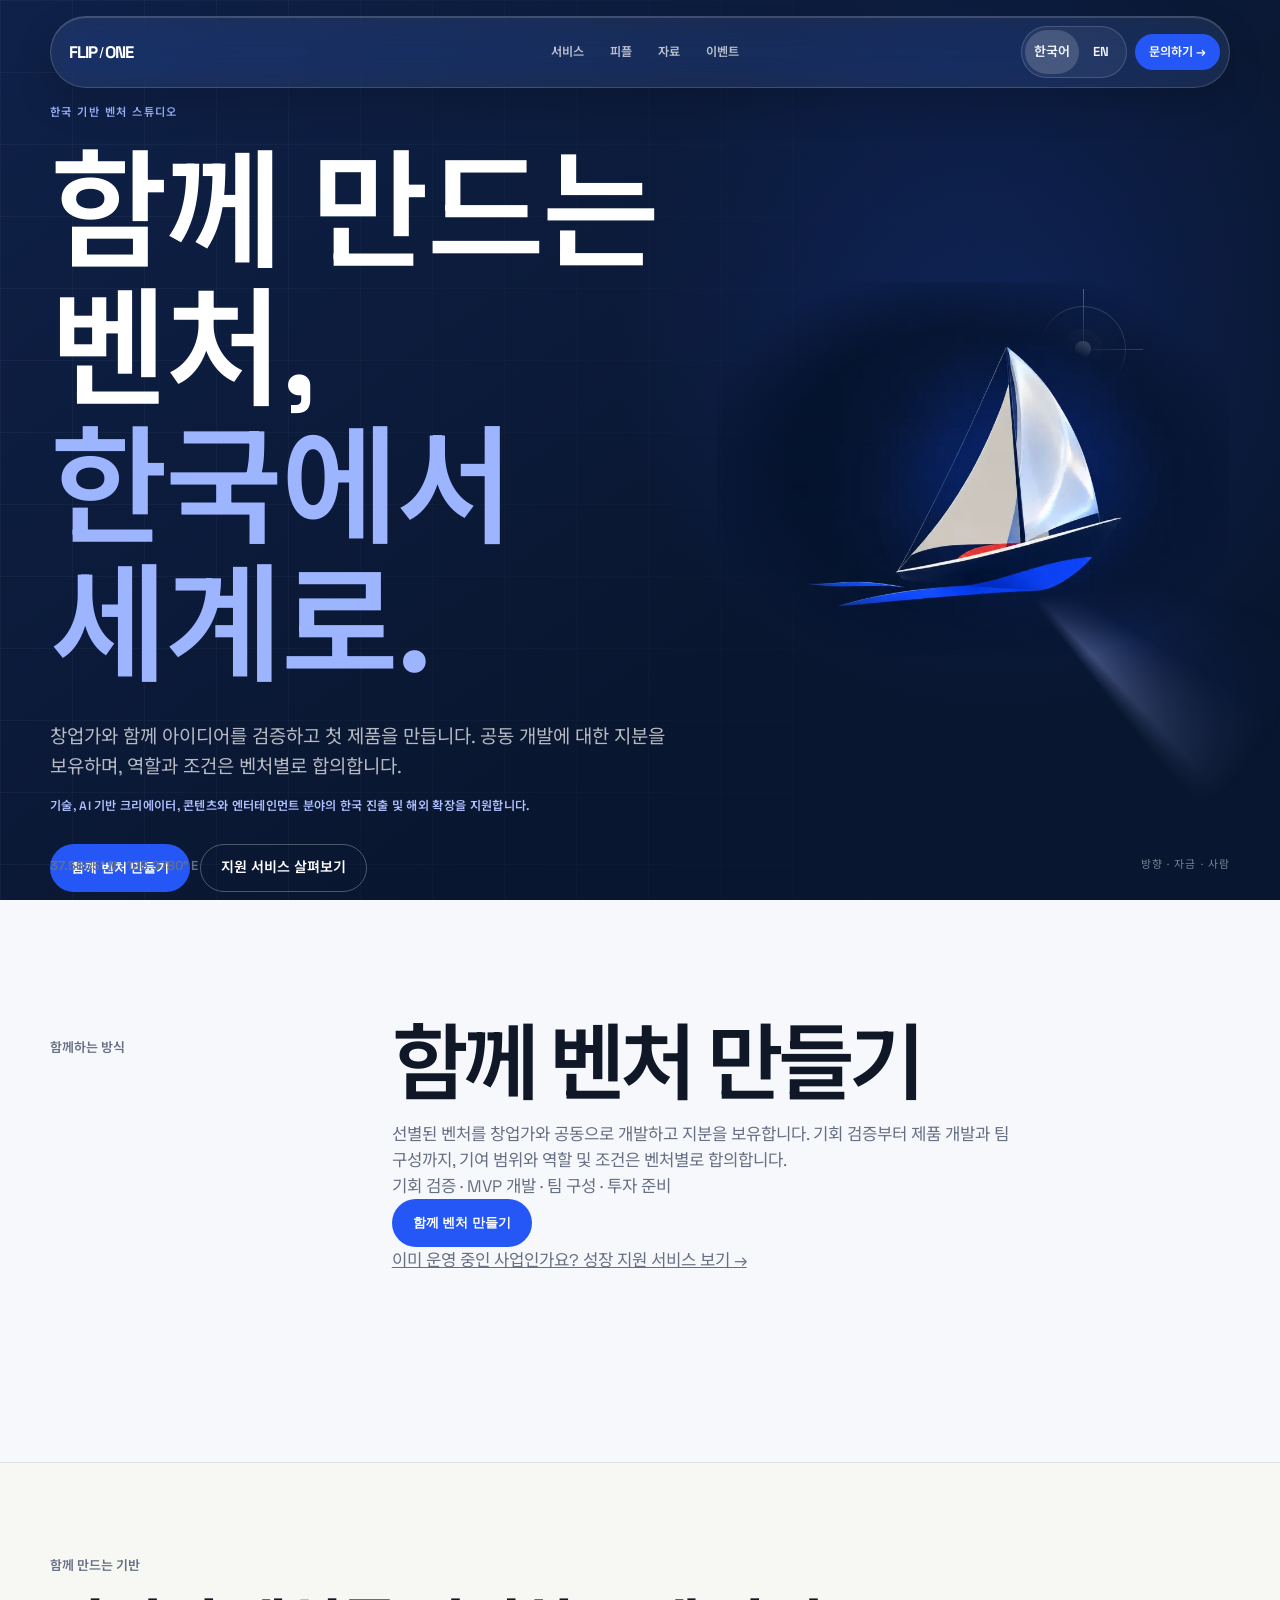
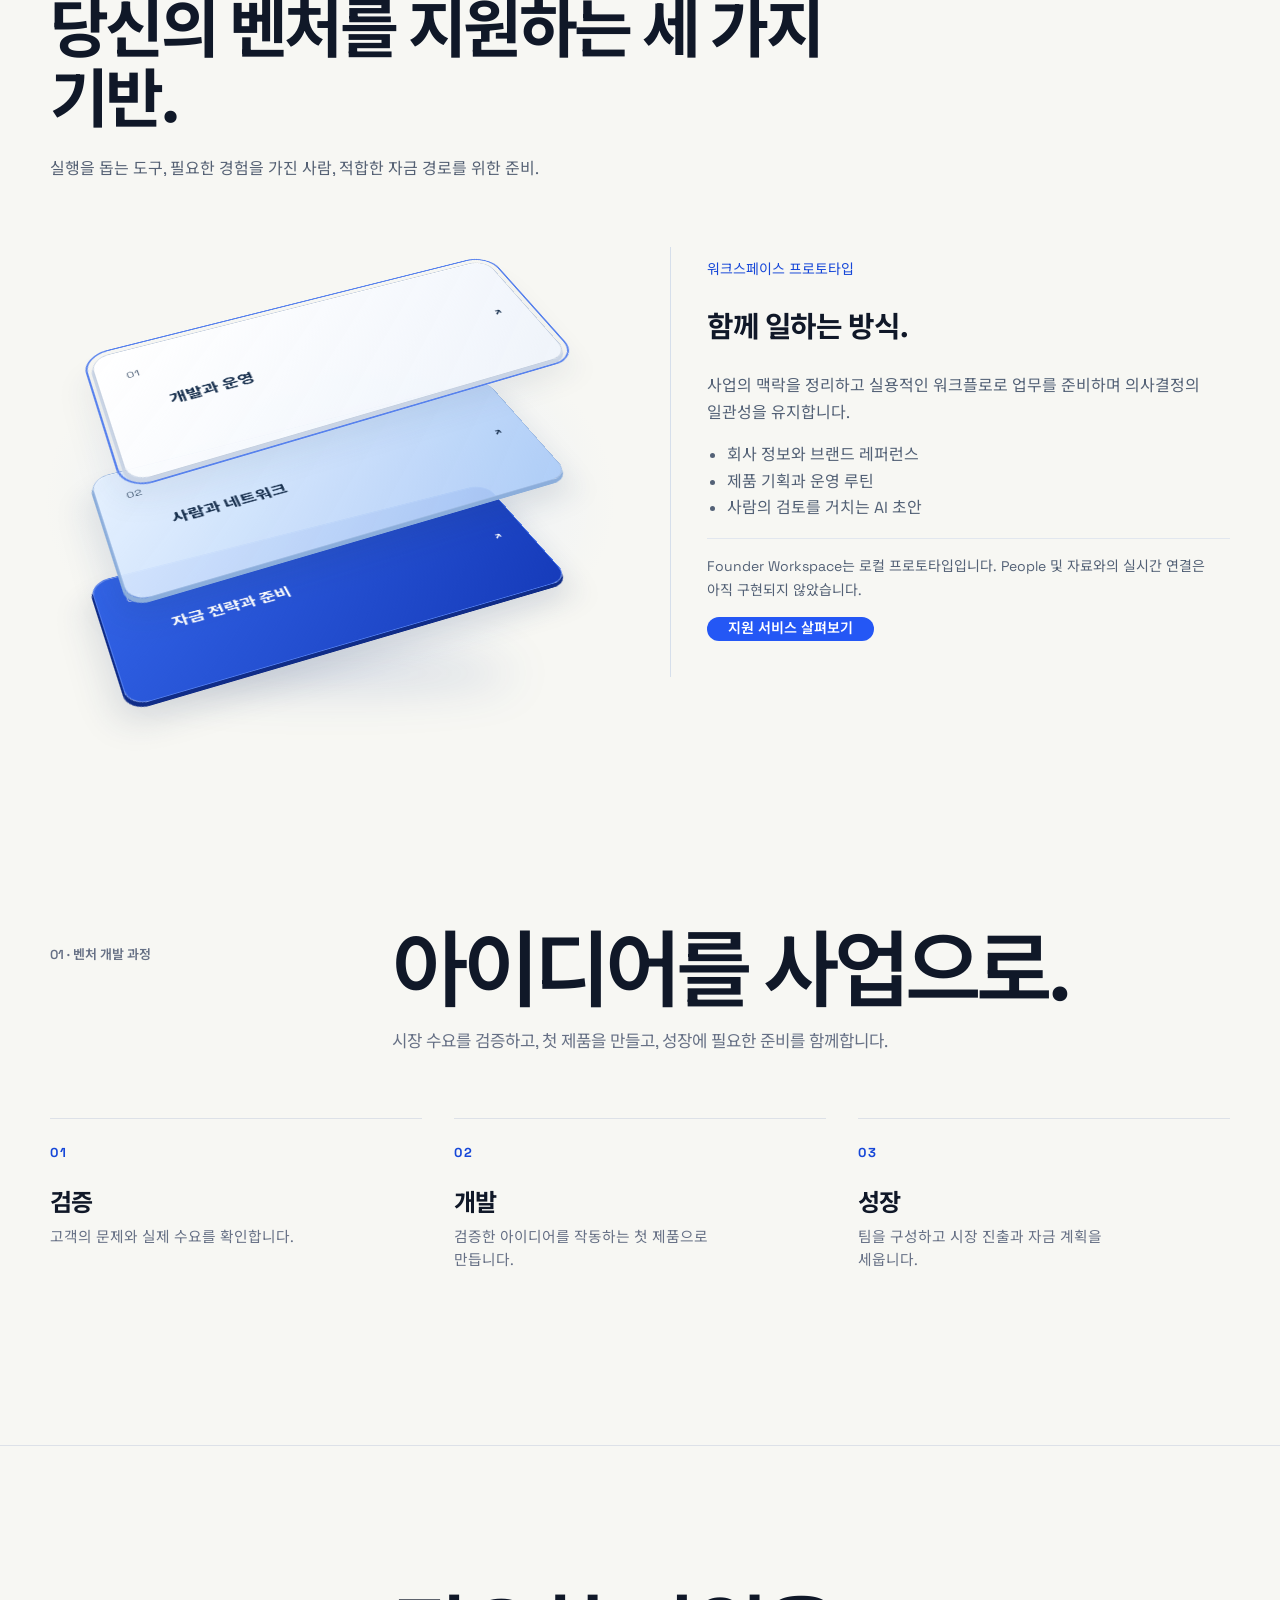
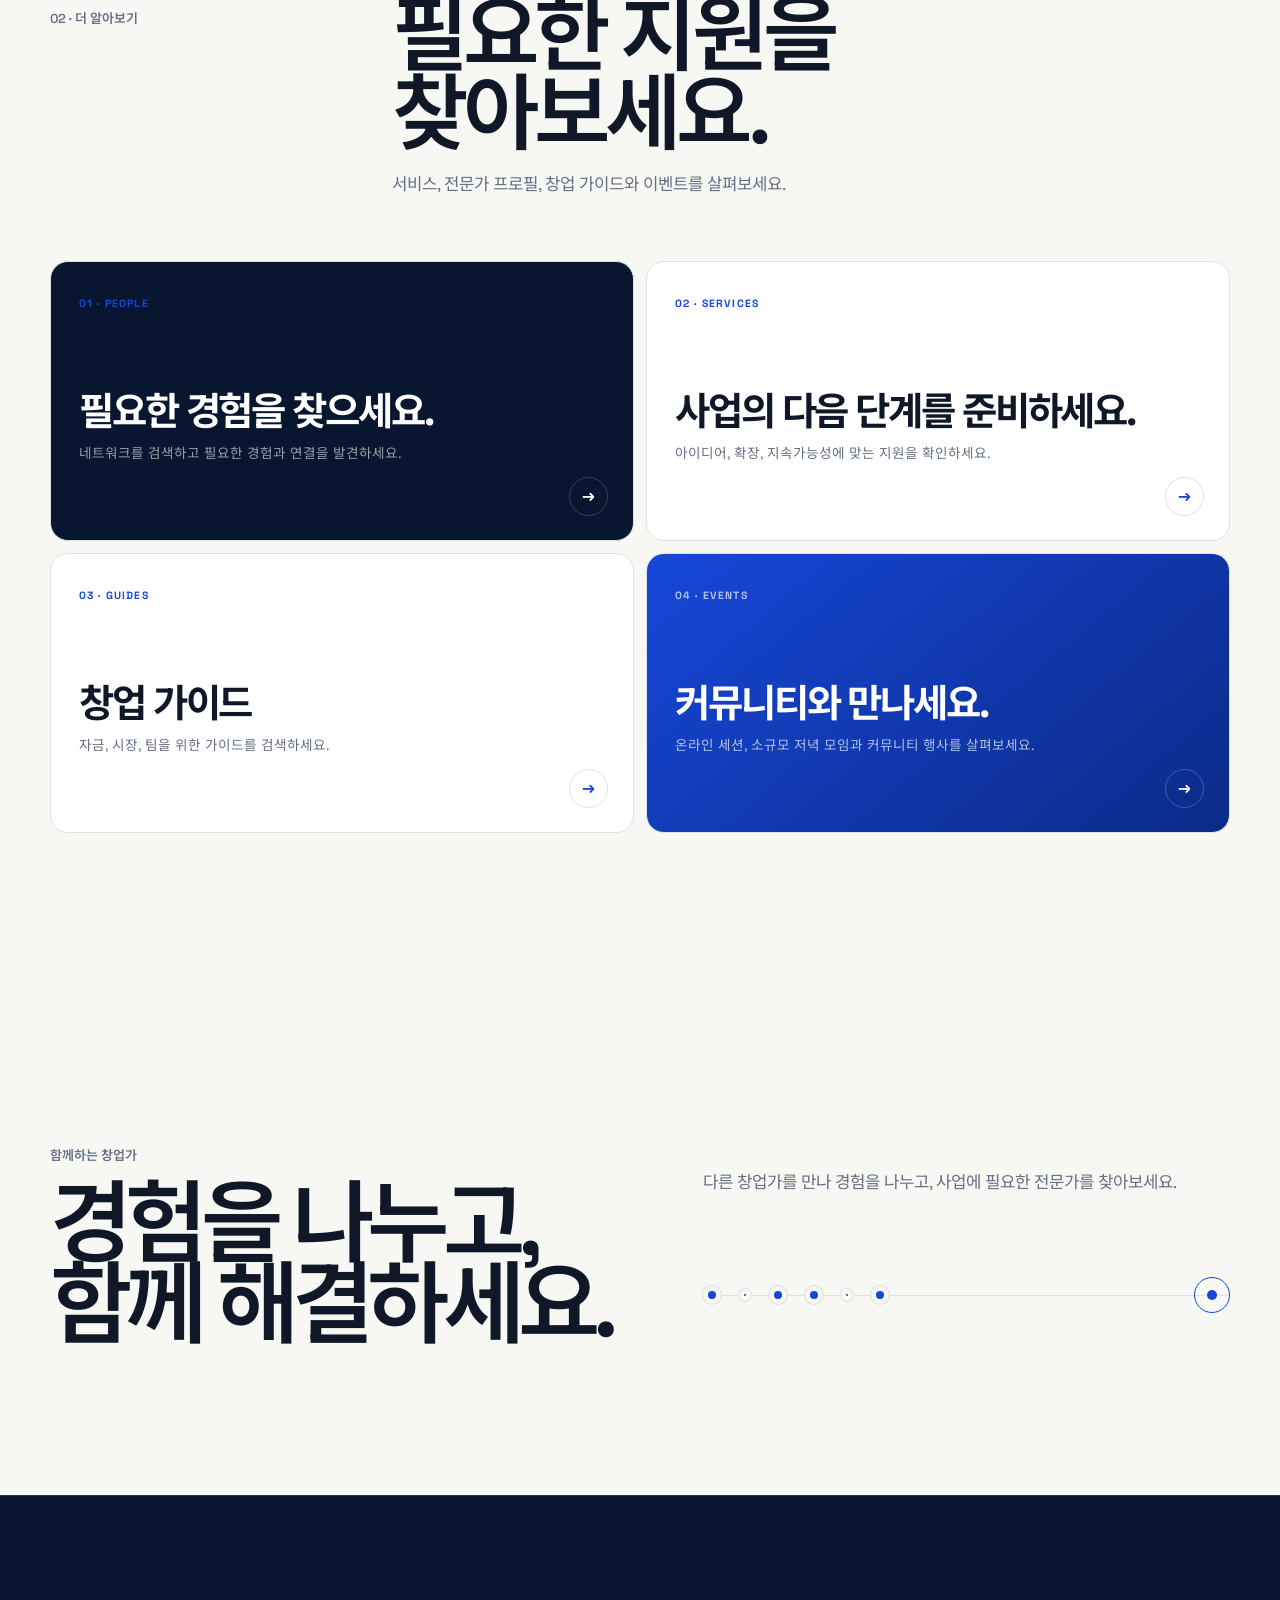
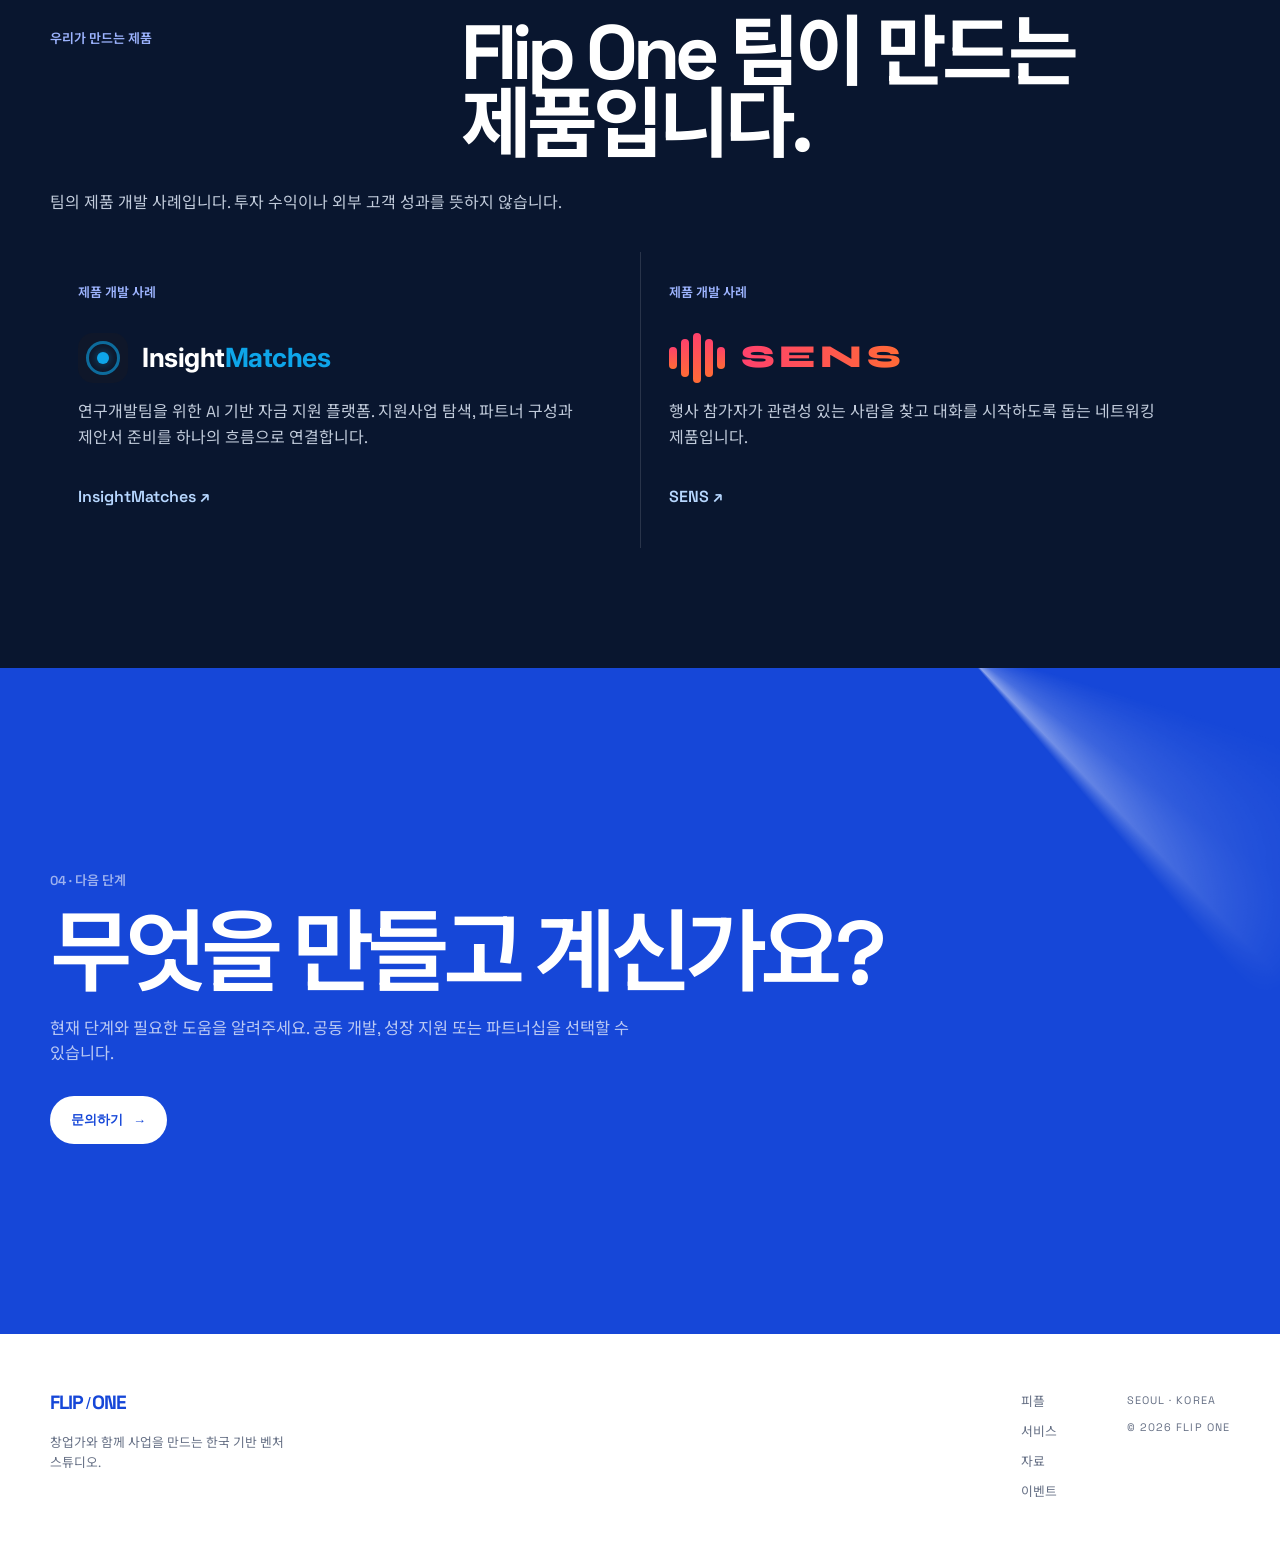
==== commit 68921c01: "People: quiet search overlay, help-topic cards, two new profiles Search state was a banner inserted " ====
--- a/index.html
+++ b/index.html
@@ -26,7 +26,7 @@
       <span>FLIP</span><span class="wordmark__slash">/</span><span>ONE</span>
     </a>
     <nav class="desktop-nav" aria-label="주요 내비게이션" data-i18n-aria="navLabel">
-      <a href="services.html" data-i18n="navServices">서비스</a>
+      <a href="services.html" data-i18n="navServices">서비스</a><a href="people.html" data-i18n="navPeople">피플</a>
       <a href="resources.html" data-i18n="navResources">자료</a>
       <a href="events.html" data-i18n="navEvents">이벤트</a>
     </nav>
@@ -41,7 +41,7 @@
   </header>
 
   <nav class="mobile-nav" id="mobile-nav" aria-label="모바일 내비게이션" data-i18n-aria="mobileNavLabel" hidden>
-    <a href="services.html" data-i18n="navServices">서비스</a>
+    <a href="services.html" data-i18n="navServices">서비스</a><a href="people.html" data-i18n="navPeople">피플</a>
     <a href="resources.html" data-i18n="navResources">자료</a>
     <a href="events.html" data-i18n="navEvents">이벤트</a>
     <a href="#course" data-i18n="cta">성장 방향 상담하기</a>
